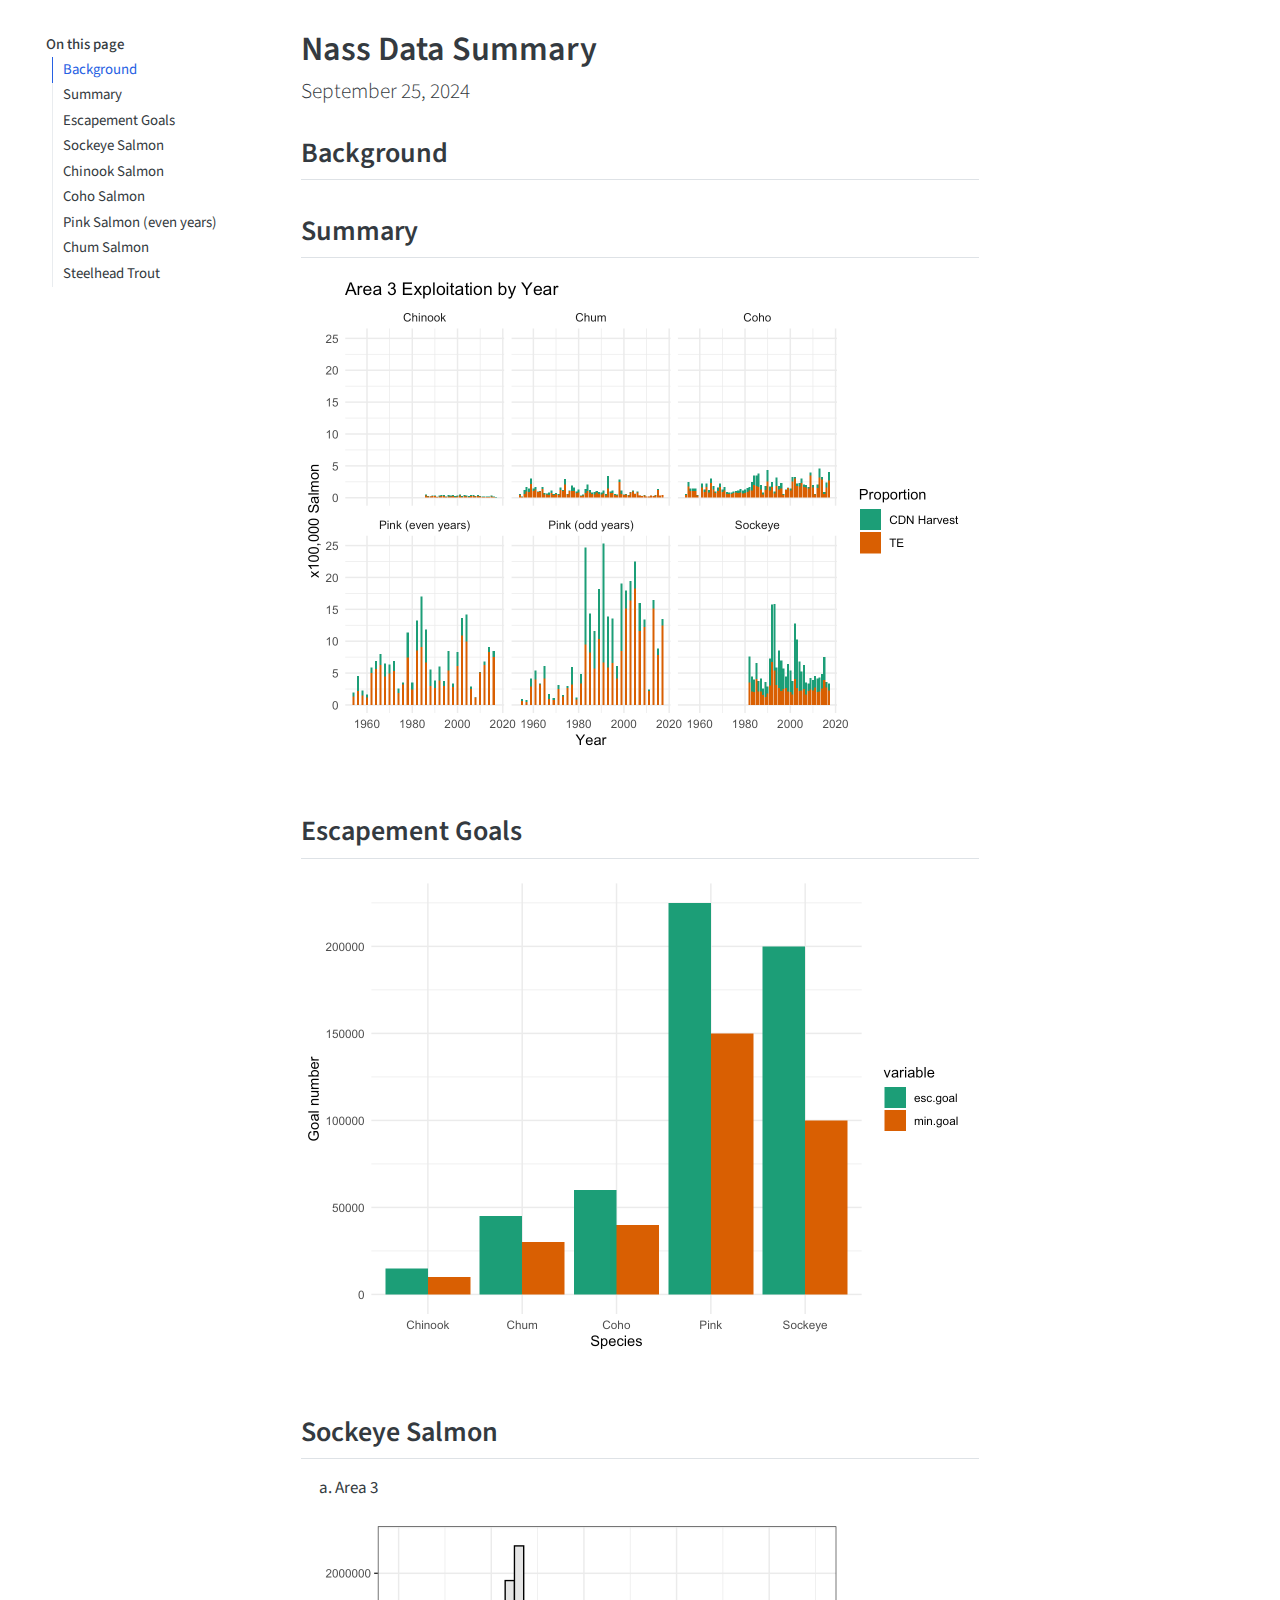
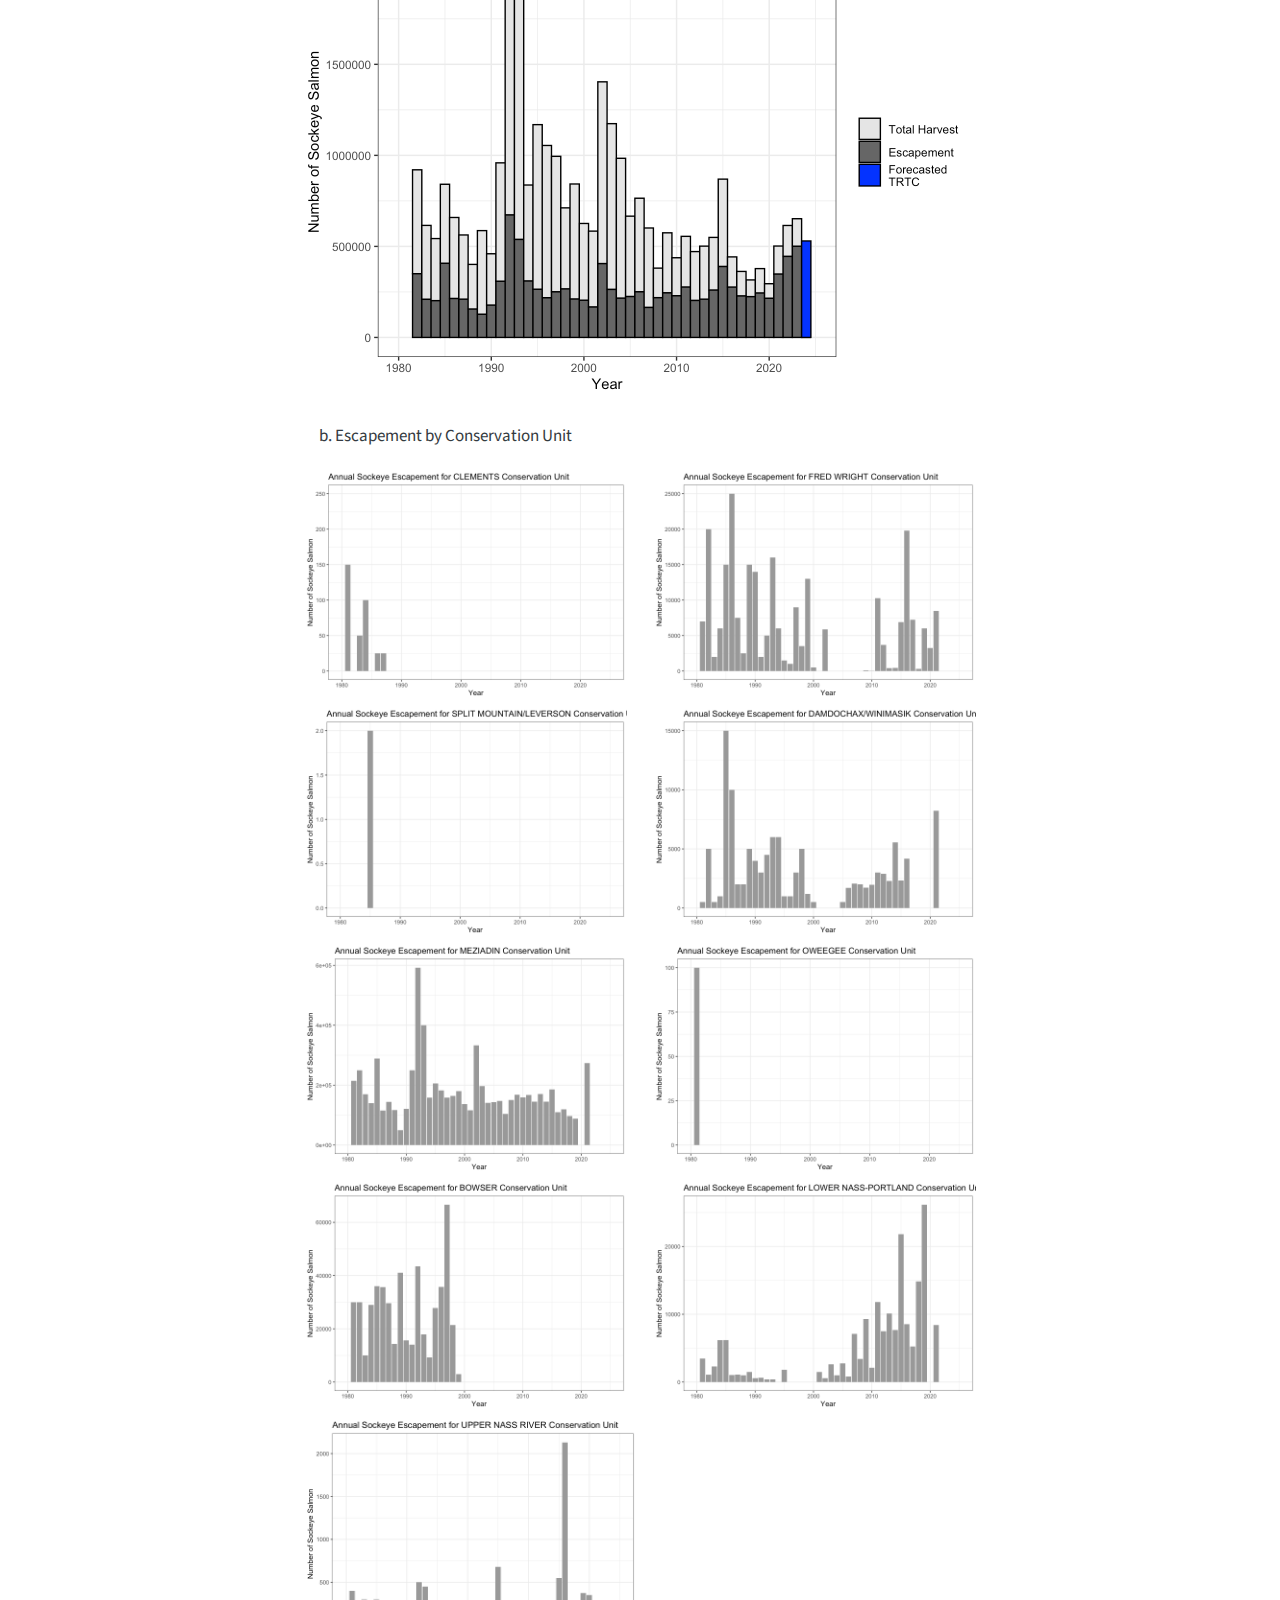
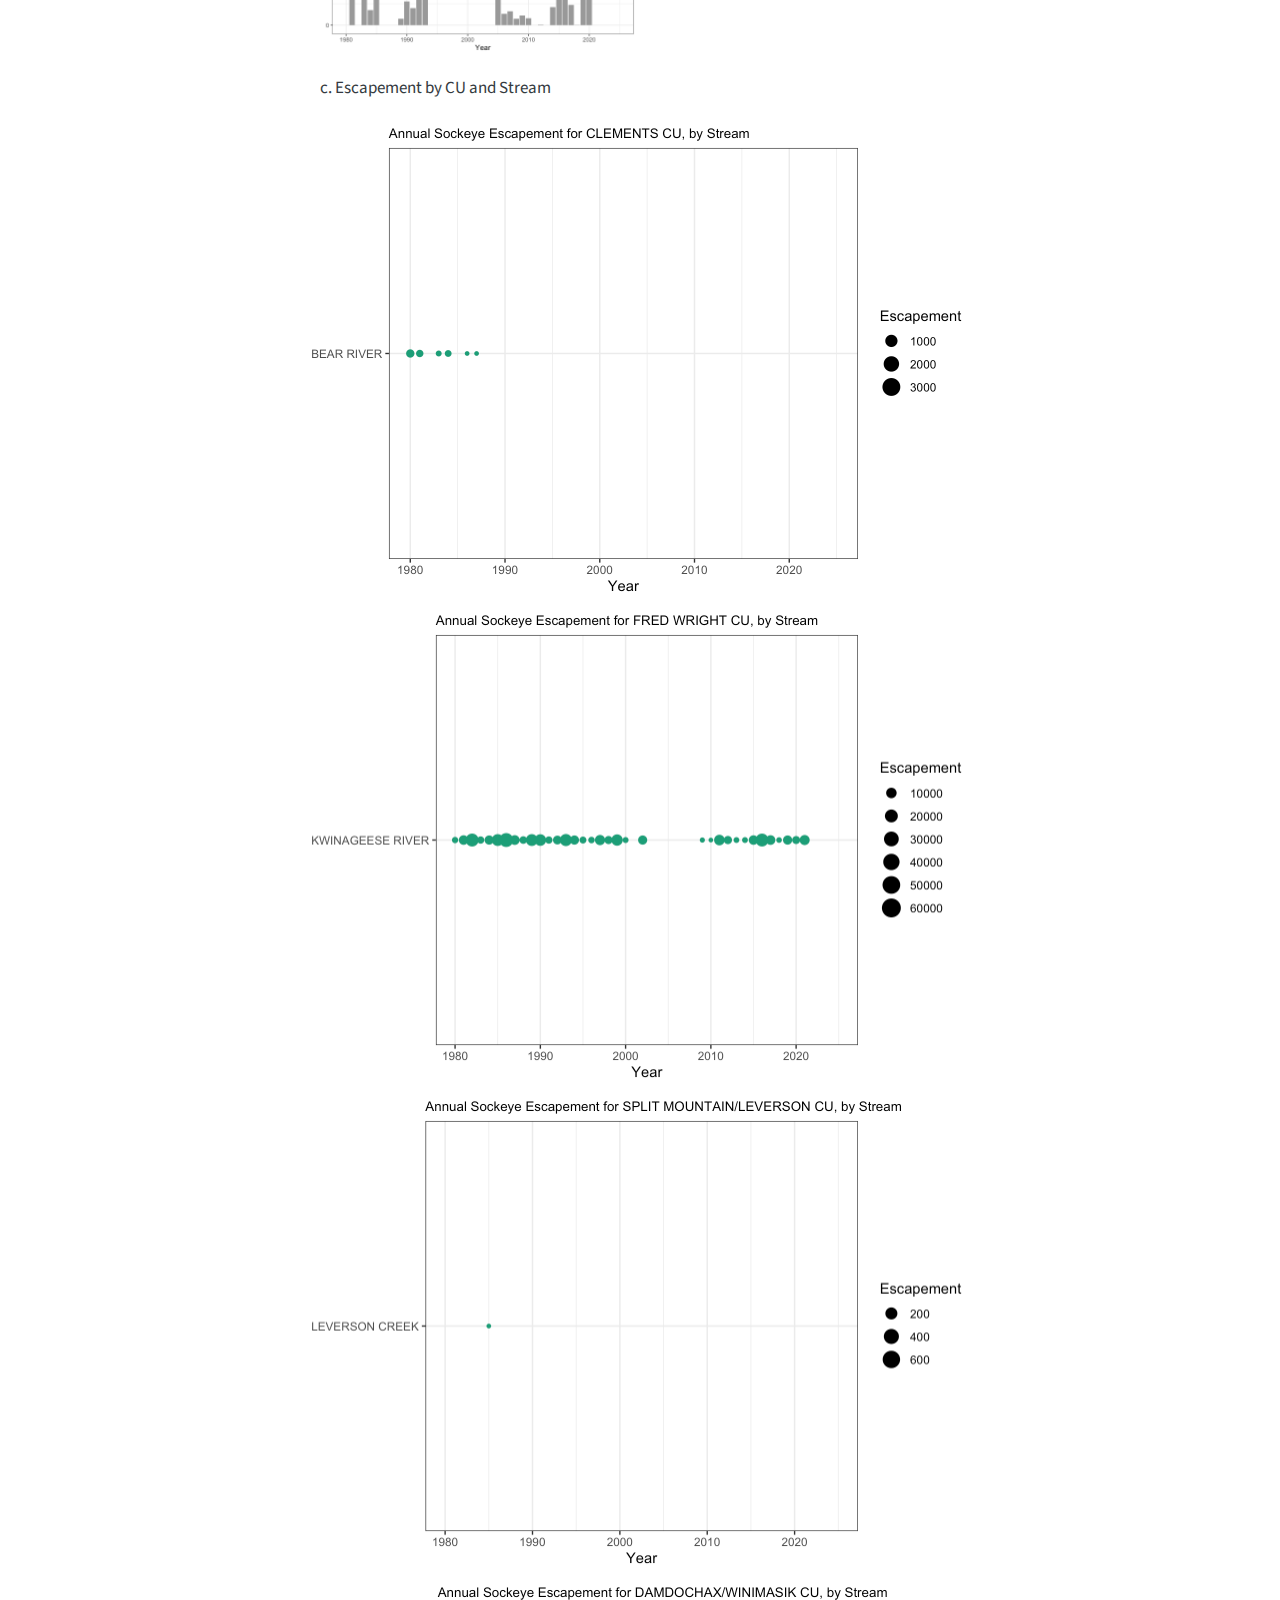
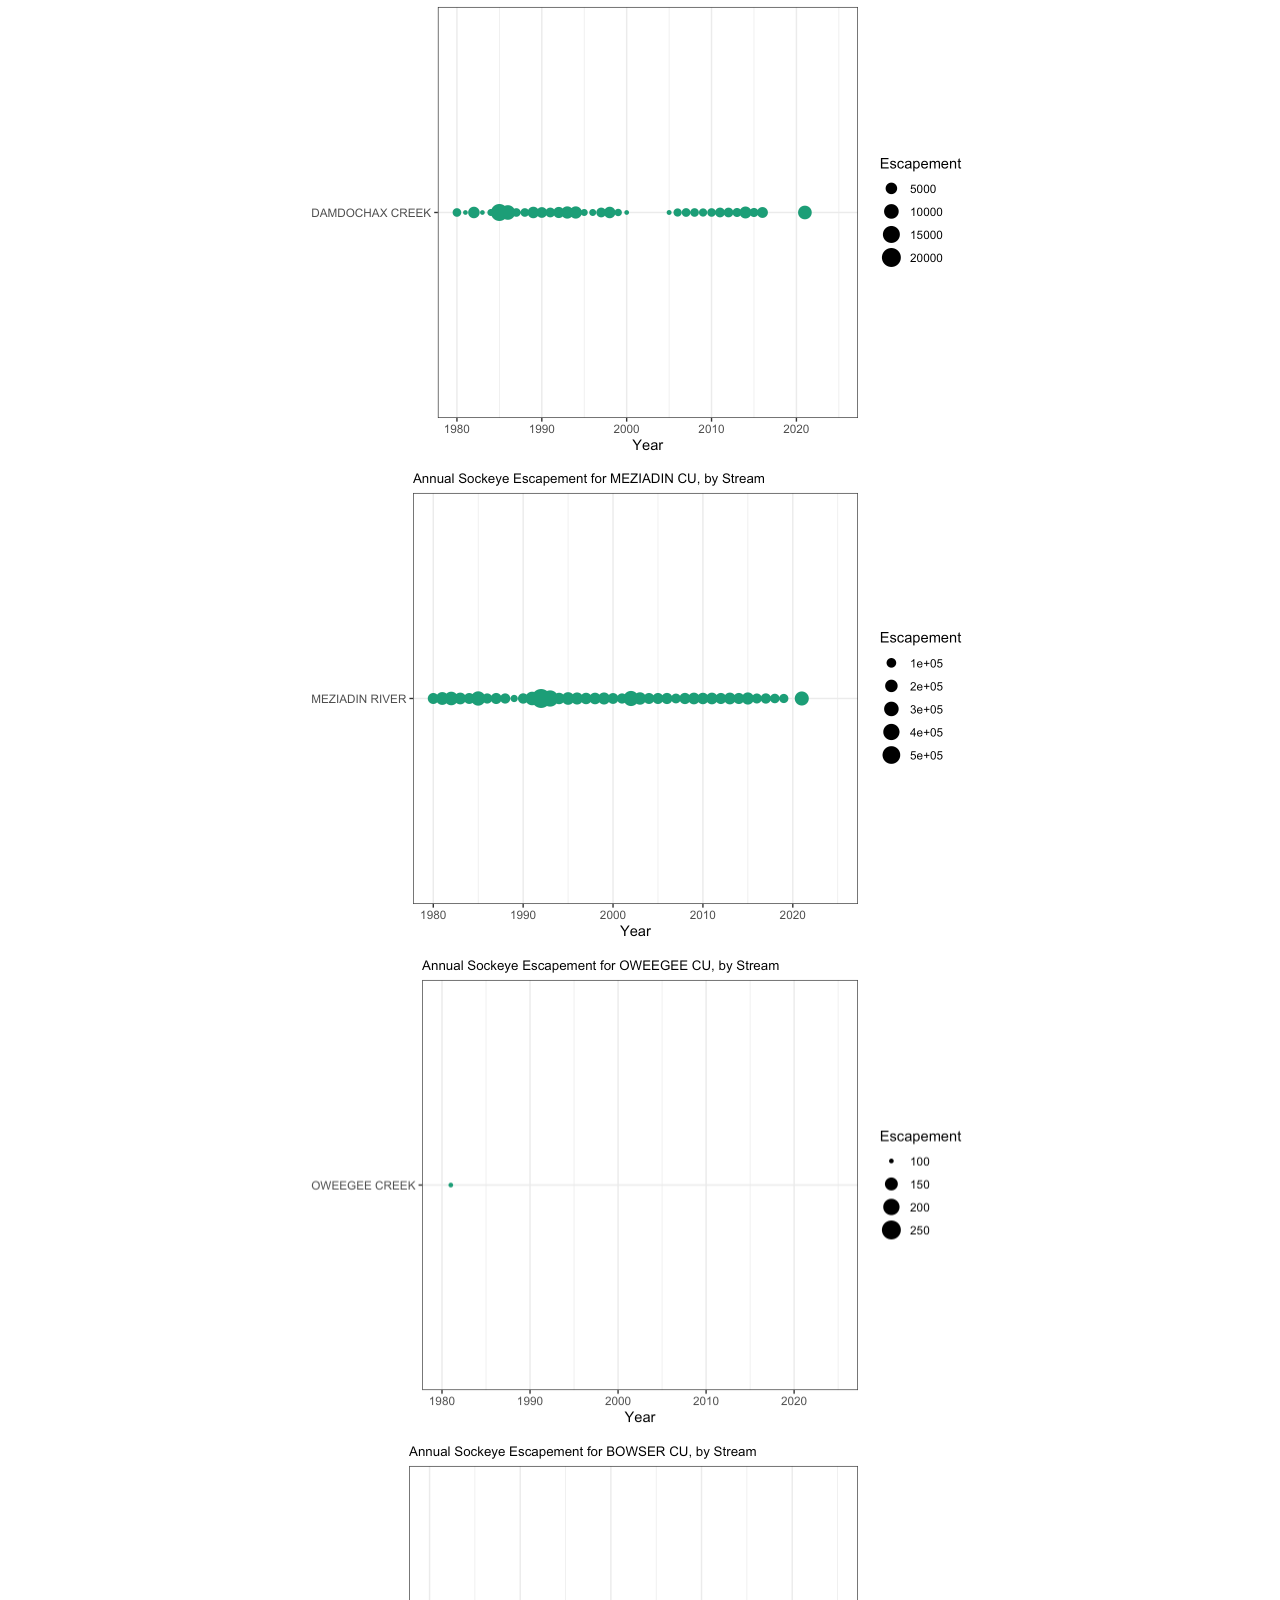
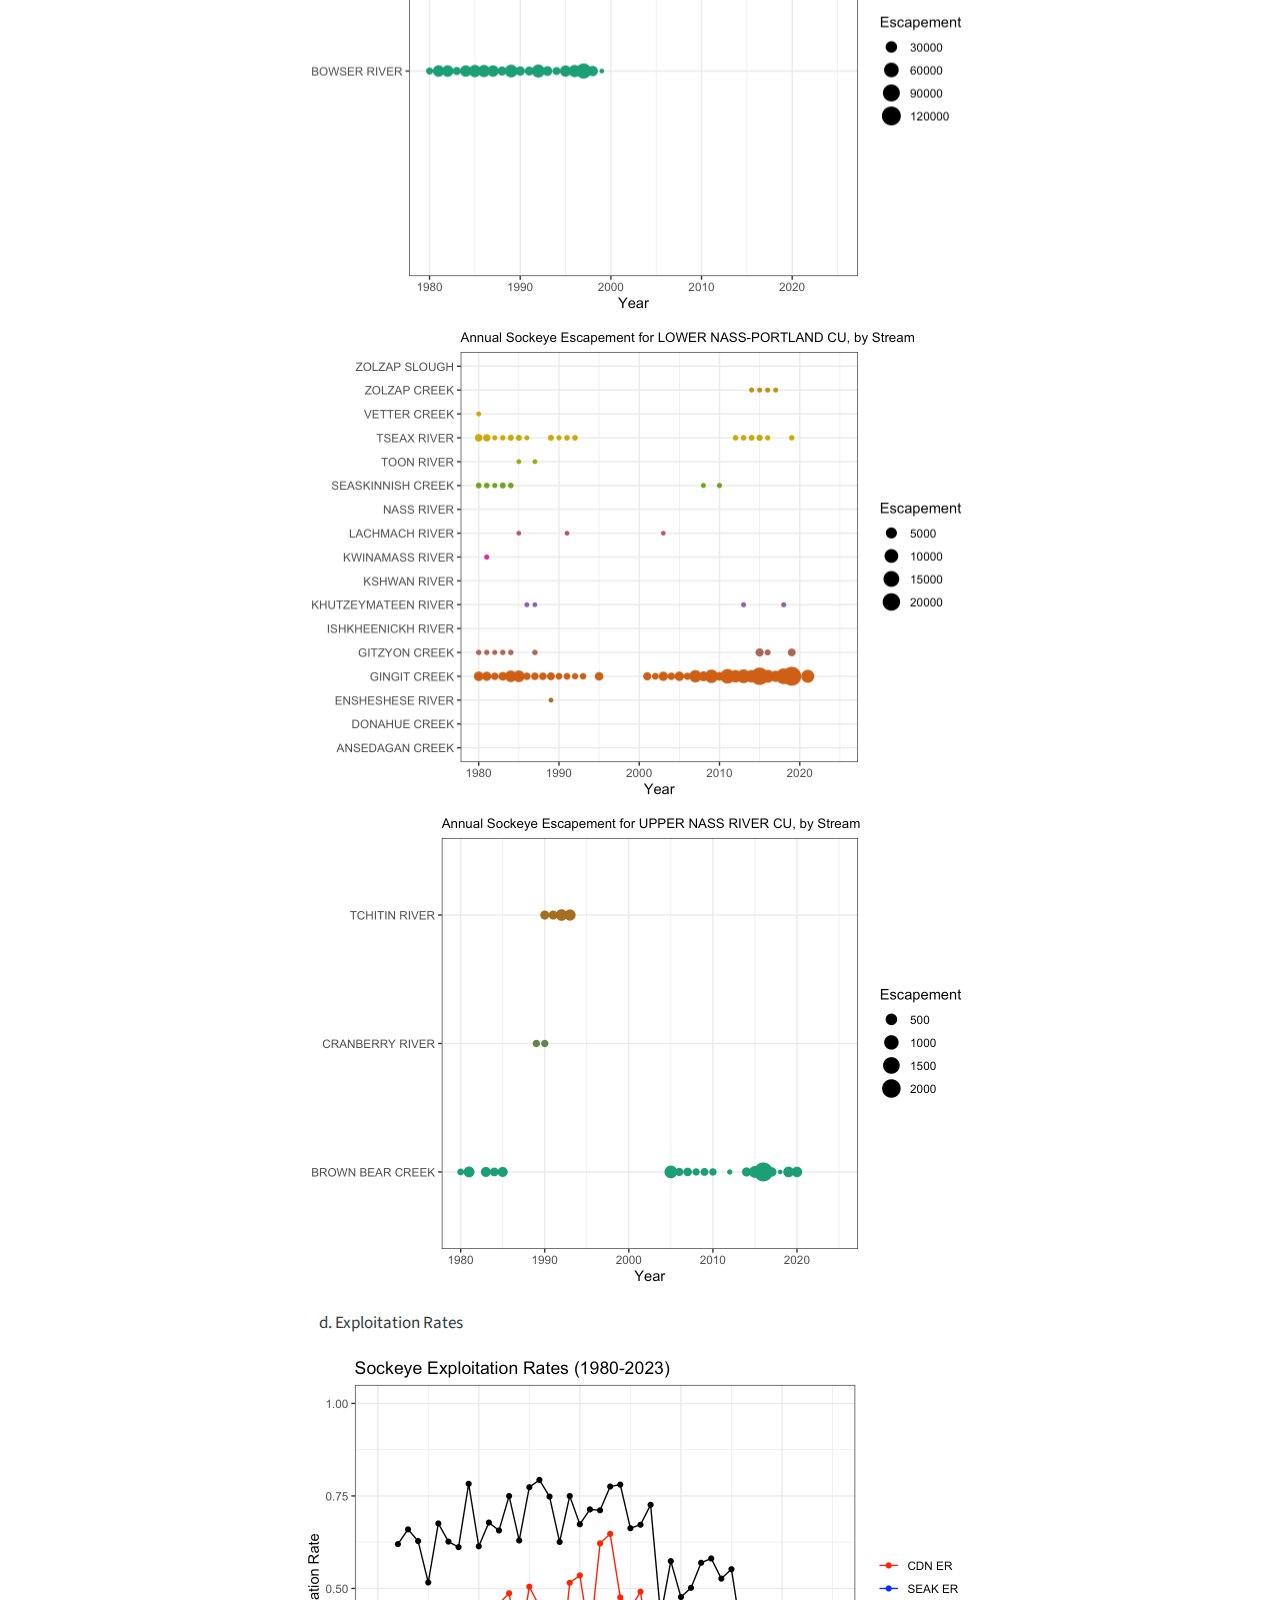
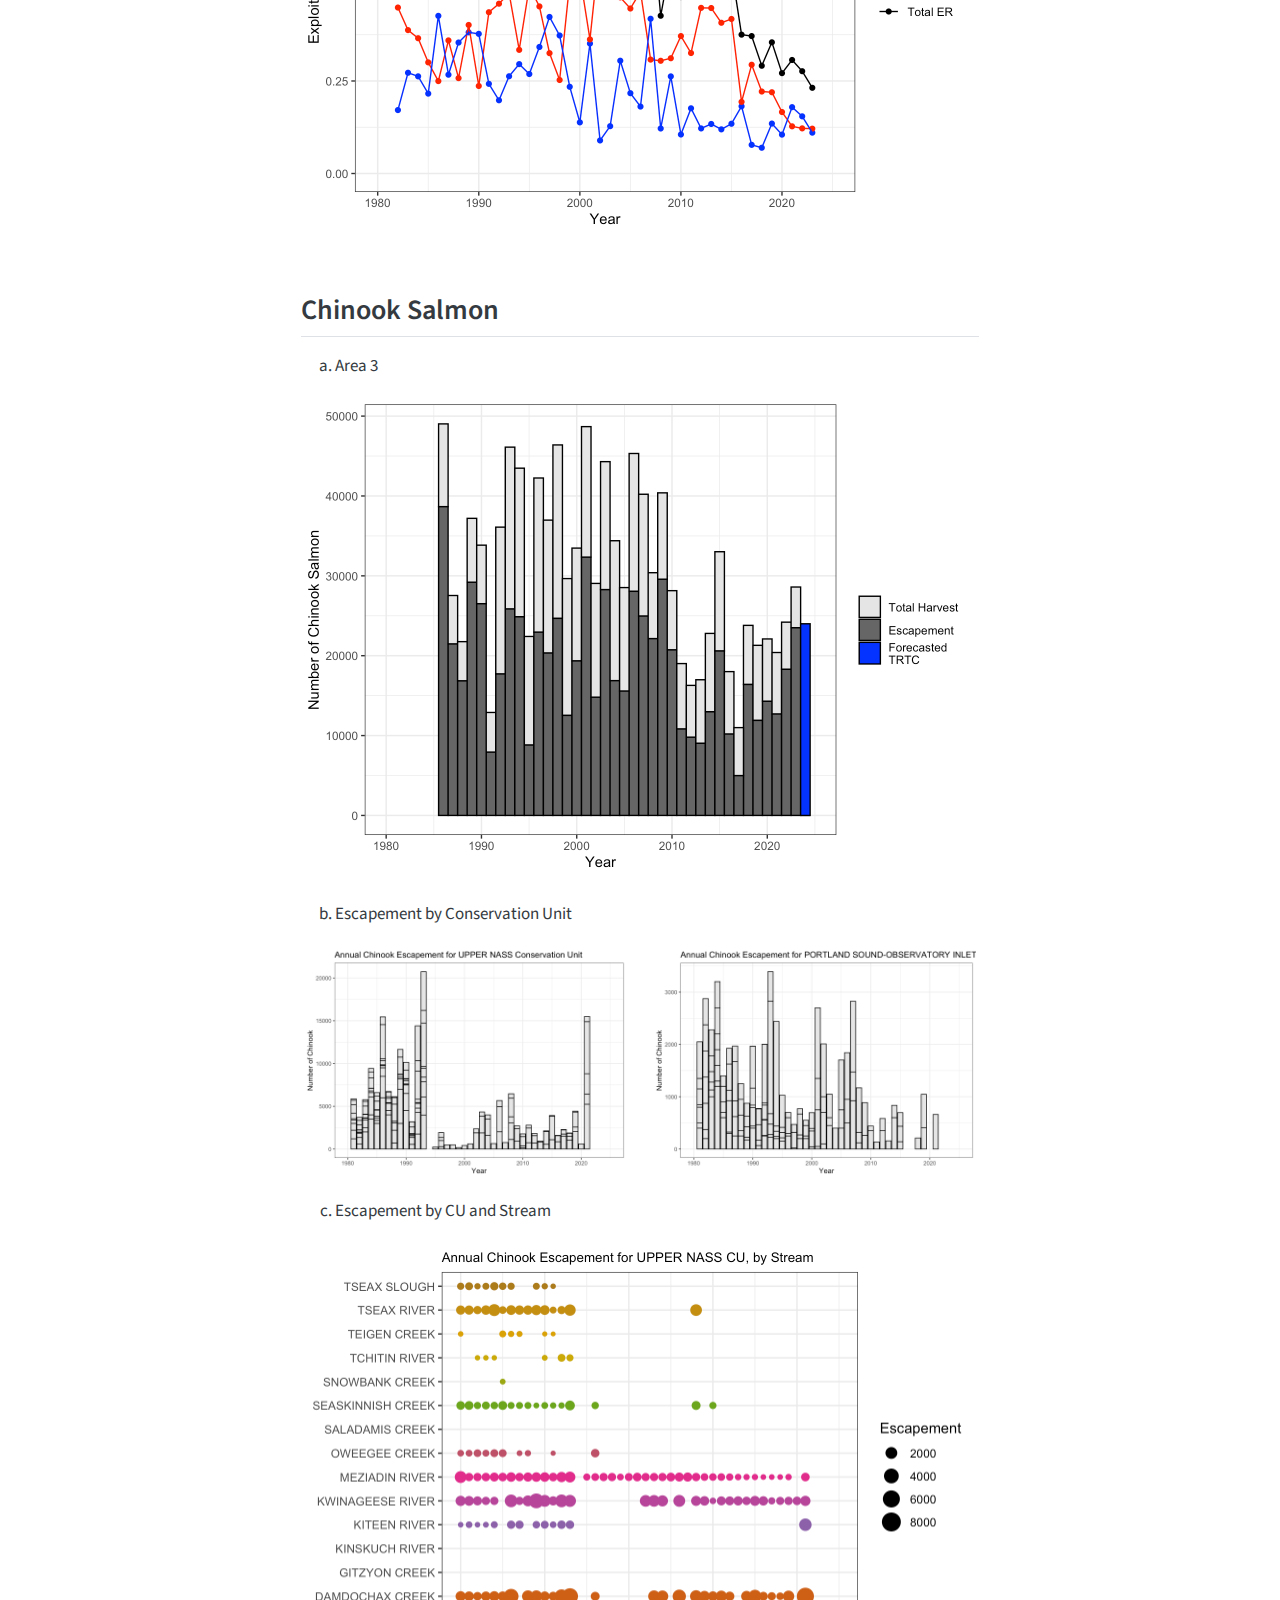
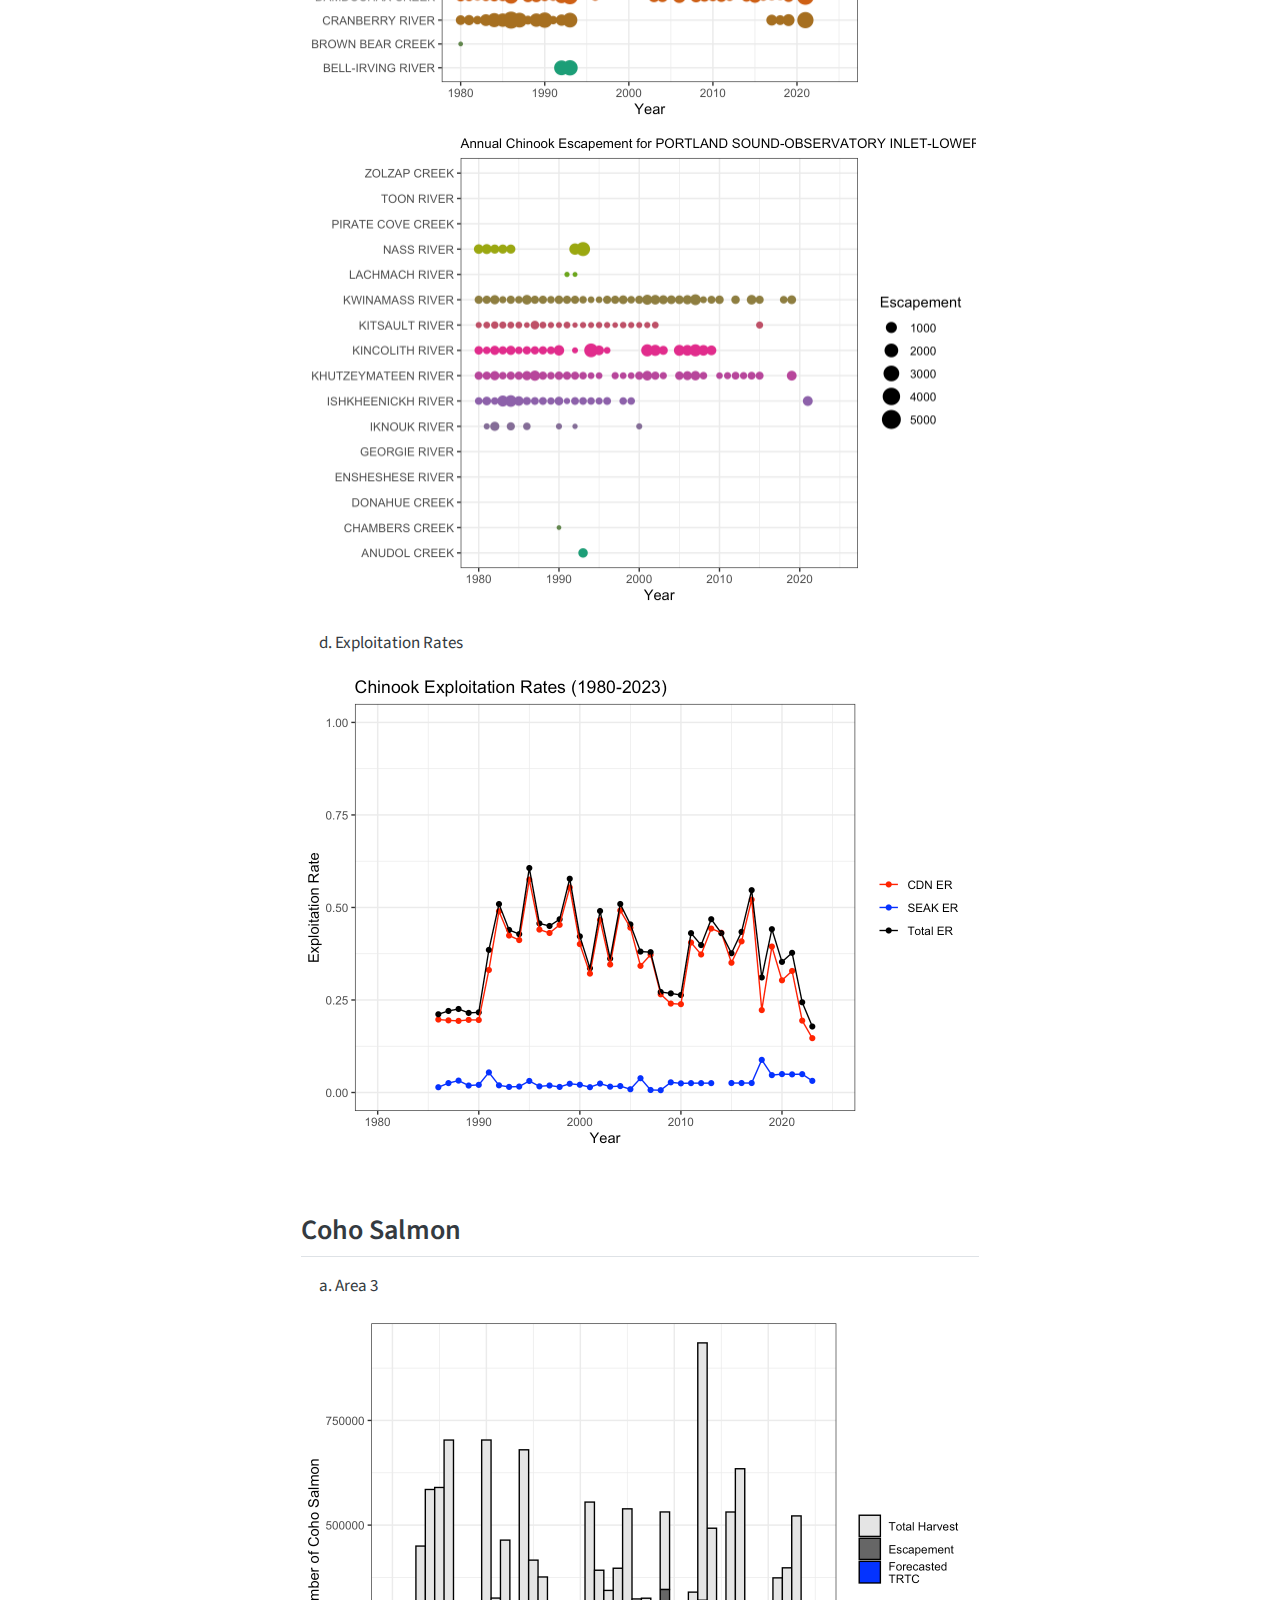
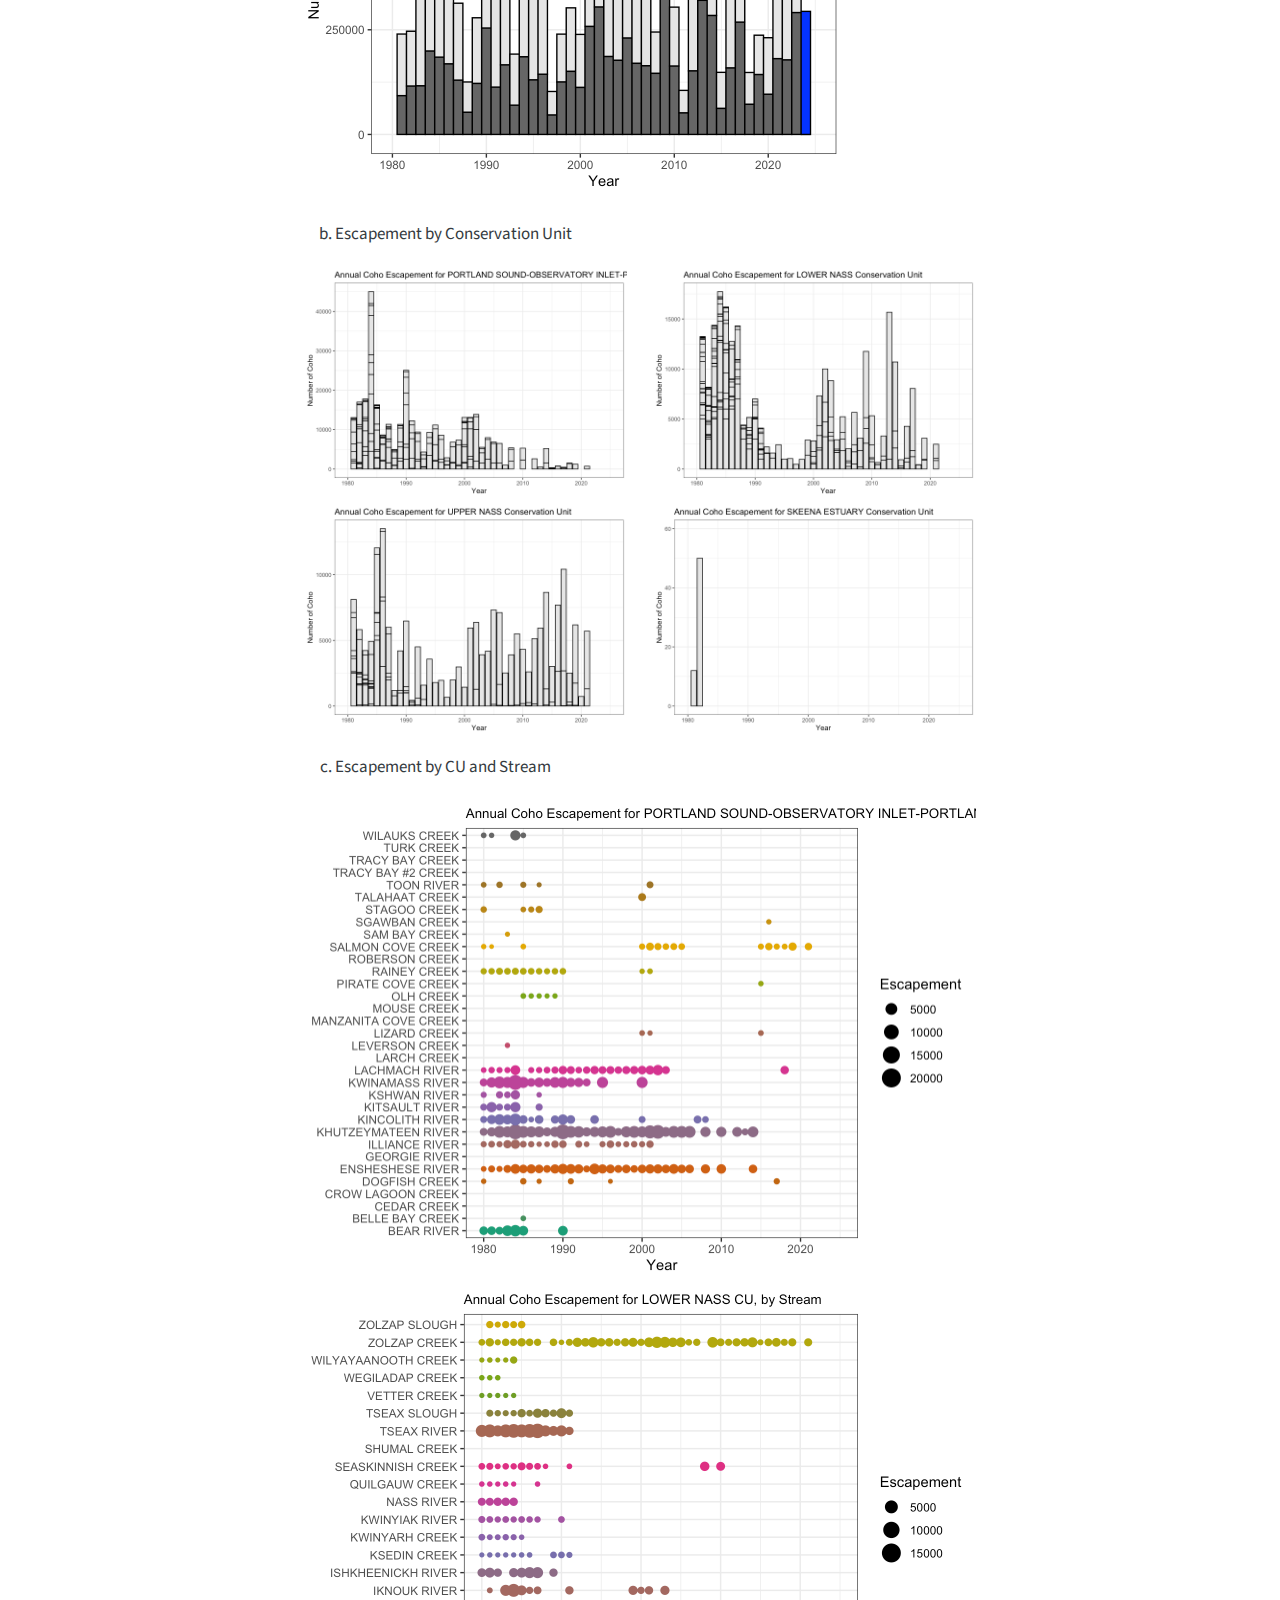
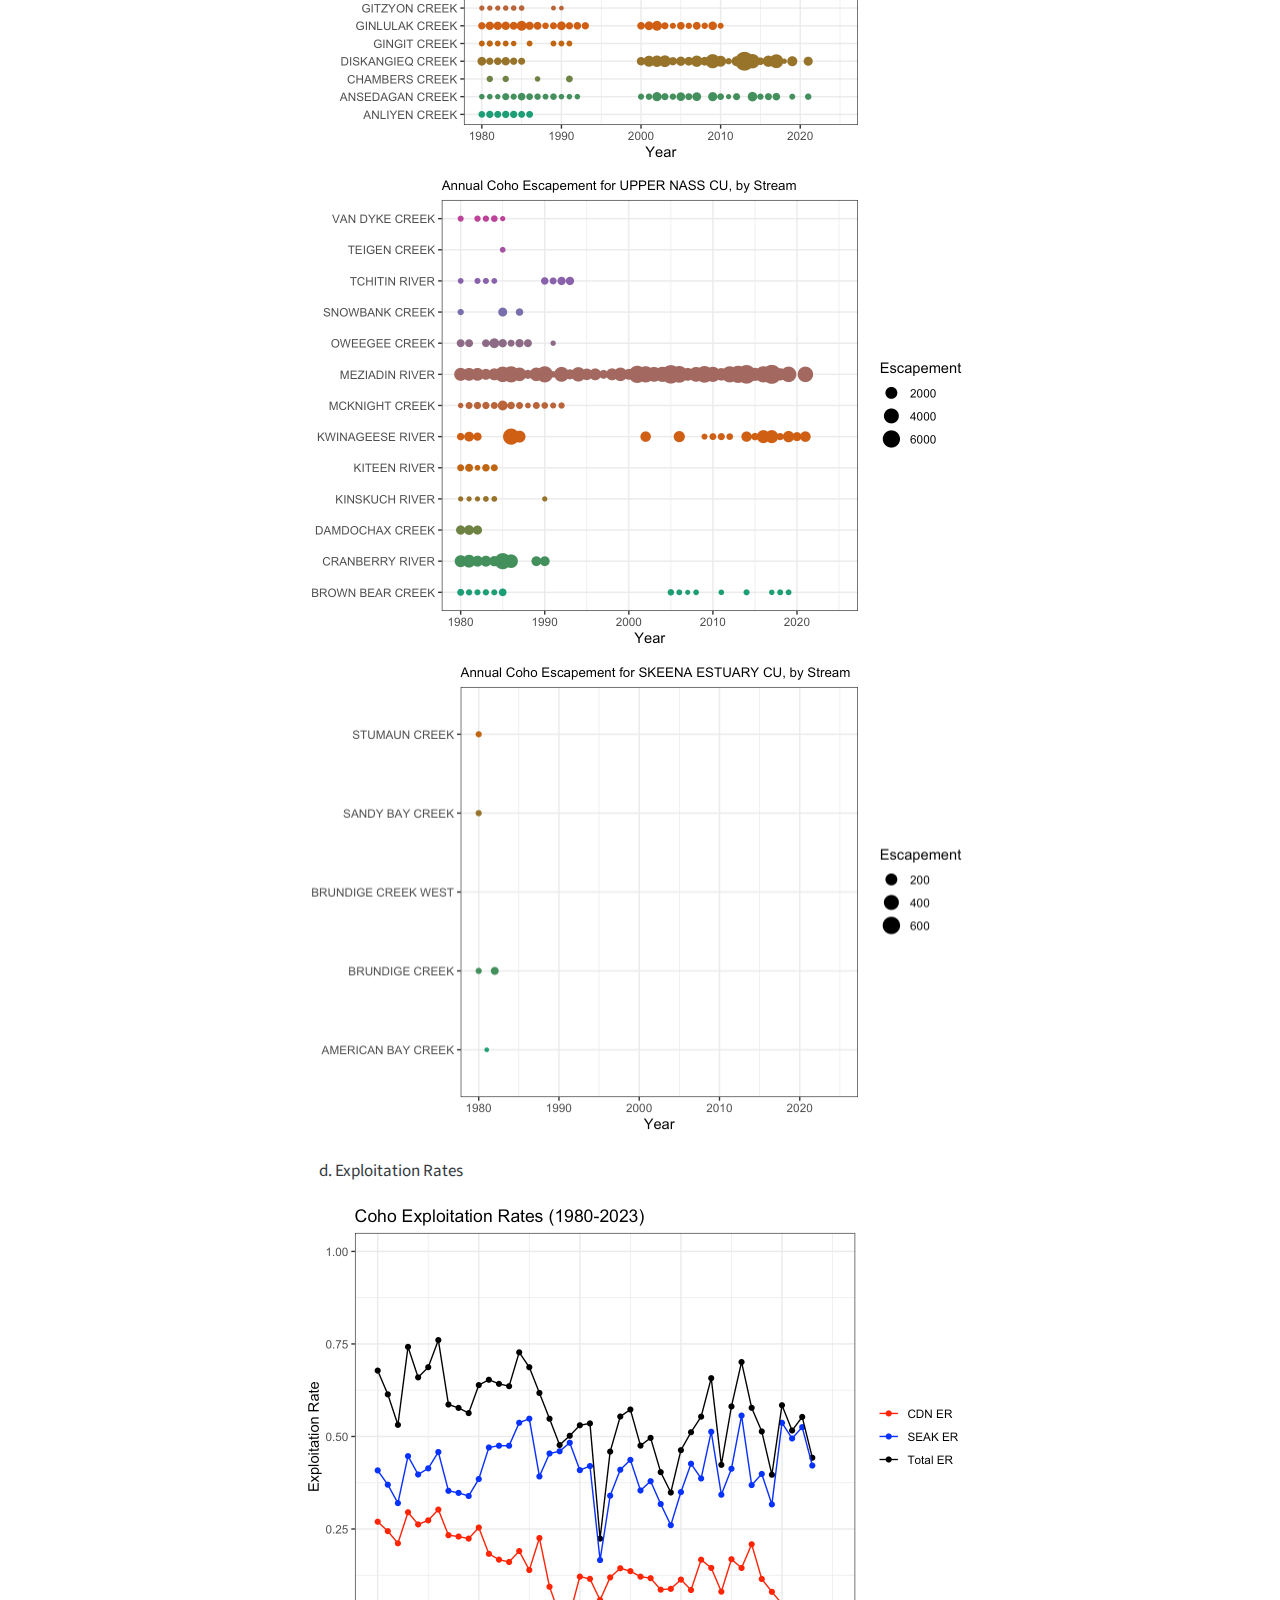
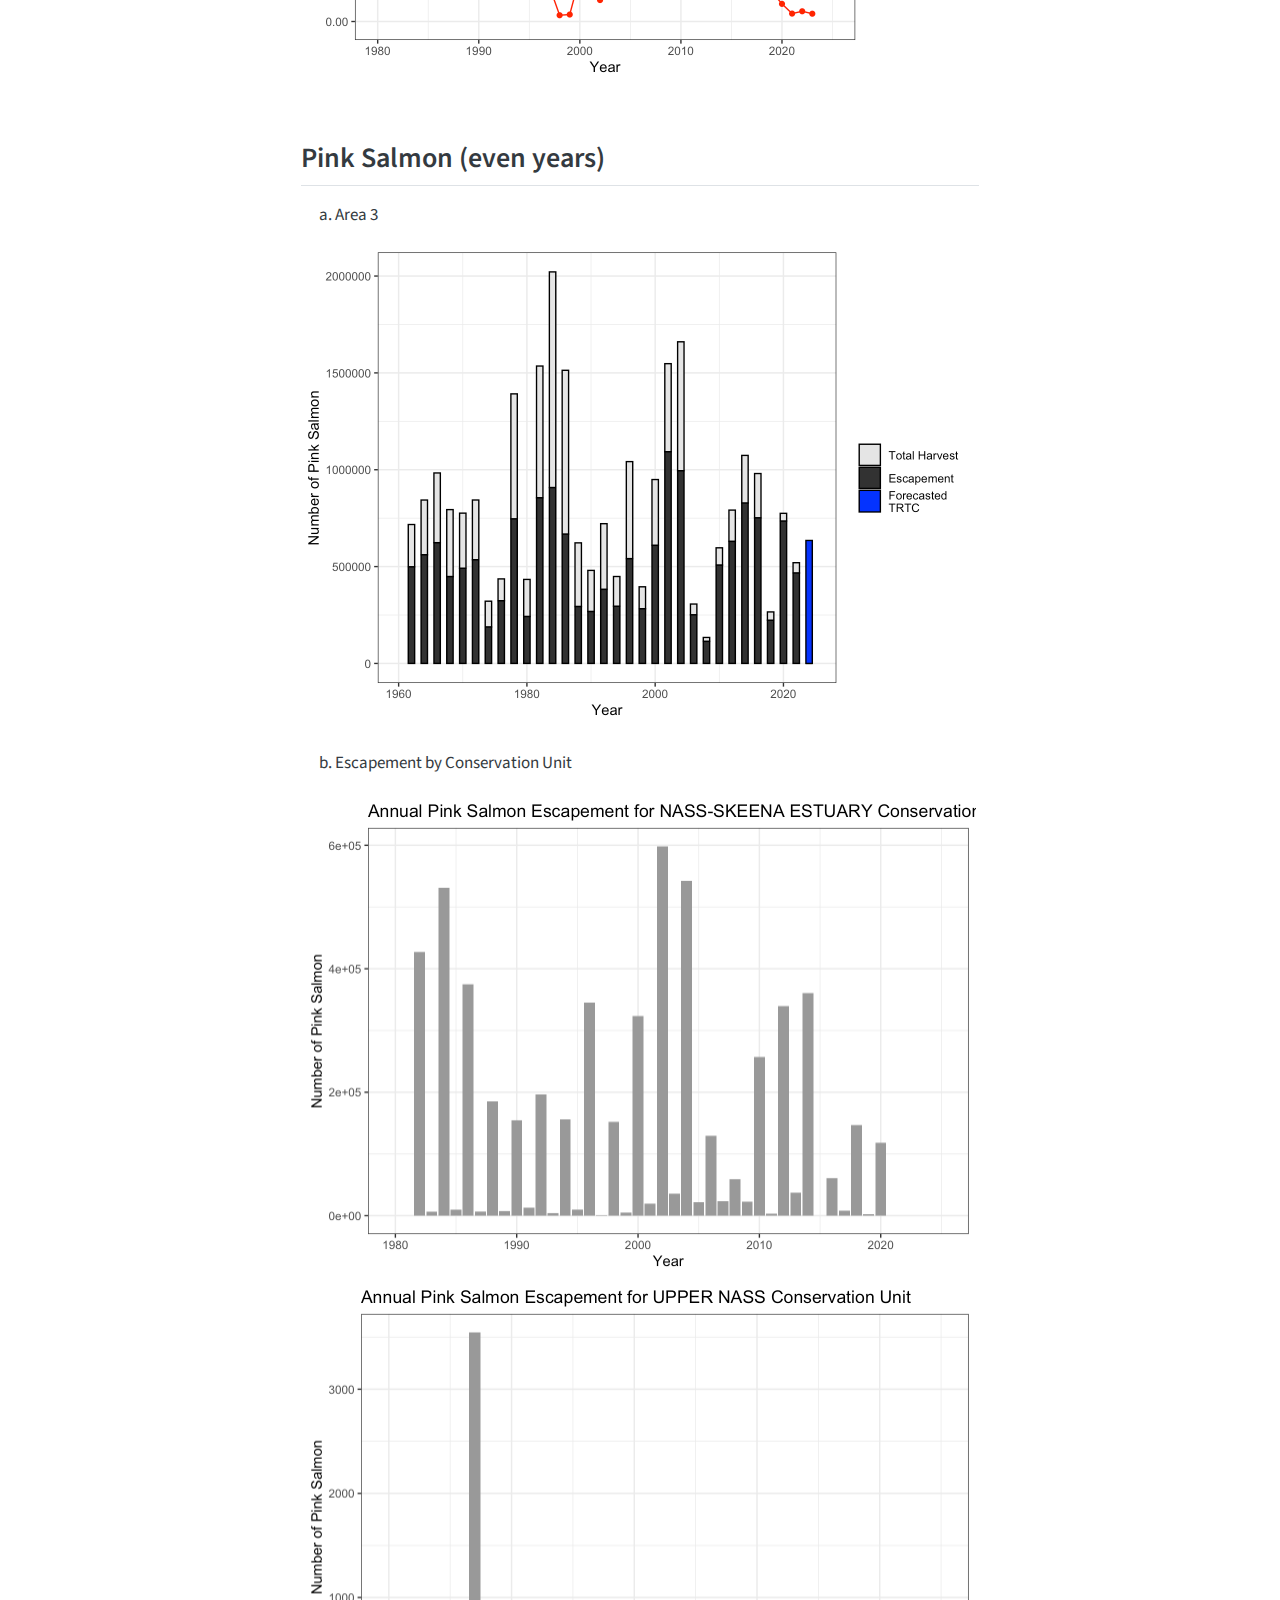
==== docs/nass-data-summaries.html @ dc5e25c8 "add dot-plot for each species showing escapement by year and Stream name, fix some typos and formatt" ====
<!DOCTYPE html>
<html xmlns="http://www.w3.org/1999/xhtml" lang="en" xml:lang="en"><head>

<meta charset="utf-8">
<meta name="generator" content="quarto-1.4.553">

<meta name="viewport" content="width=device-width, initial-scale=1.0, user-scalable=yes">


<title>nass-data-summaries - Nass Data Summary</title>
<style>
code{white-space: pre-wrap;}
span.smallcaps{font-variant: small-caps;}
div.columns{display: flex; gap: min(4vw, 1.5em);}
div.column{flex: auto; overflow-x: auto;}
div.hanging-indent{margin-left: 1.5em; text-indent: -1.5em;}
ul.task-list{list-style: none;}
ul.task-list li input[type="checkbox"] {
  width: 0.8em;
  margin: 0 0.8em 0.2em -1em; /* quarto-specific, see https://github.com/quarto-dev/quarto-cli/issues/4556 */ 
  vertical-align: middle;
}
</style>


<script src="site_libs/quarto-nav/quarto-nav.js"></script>
<script src="site_libs/clipboard/clipboard.min.js"></script>
<script src="site_libs/quarto-search/autocomplete.umd.js"></script>
<script src="site_libs/quarto-search/fuse.min.js"></script>
<script src="site_libs/quarto-search/quarto-search.js"></script>
<meta name="quarto:offset" content="./">
<script src="site_libs/quarto-html/quarto.js"></script>
<script src="site_libs/quarto-html/popper.min.js"></script>
<script src="site_libs/quarto-html/tippy.umd.min.js"></script>
<script src="site_libs/quarto-html/anchor.min.js"></script>
<link href="site_libs/quarto-html/tippy.css" rel="stylesheet">
<link href="site_libs/quarto-html/quarto-syntax-highlighting.css" rel="stylesheet" id="quarto-text-highlighting-styles">
<script src="site_libs/bootstrap/bootstrap.min.js"></script>
<link href="site_libs/bootstrap/bootstrap-icons.css" rel="stylesheet">
<link href="site_libs/bootstrap/bootstrap.min.css" rel="stylesheet" id="quarto-bootstrap" data-mode="light">
<script id="quarto-search-options" type="application/json">{
  "location": "sidebar",
  "copy-button": false,
  "collapse-after": 3,
  "panel-placement": "start",
  "type": "textbox",
  "limit": 50,
  "keyboard-shortcut": [
    "f",
    "/",
    "s"
  ],
  "show-item-context": false,
  "language": {
    "search-no-results-text": "No results",
    "search-matching-documents-text": "matching documents",
    "search-copy-link-title": "Copy link to search",
    "search-hide-matches-text": "Hide additional matches",
    "search-more-match-text": "more match in this document",
    "search-more-matches-text": "more matches in this document",
    "search-clear-button-title": "Clear",
    "search-text-placeholder": "",
    "search-detached-cancel-button-title": "Cancel",
    "search-submit-button-title": "Submit",
    "search-label": "Search"
  }
}</script>


<link rel="stylesheet" href="styles.css">
</head>

<body class="floating">

<div id="quarto-search-results"></div>
<!-- content -->
<div id="quarto-content" class="quarto-container page-columns page-rows-contents page-layout-article">
<!-- sidebar -->
  <nav id="quarto-sidebar" class="sidebar collapse collapse-horizontal quarto-sidebar-collapse-item sidebar-navigation floating overflow-auto">
    <nav id="TOC" role="doc-toc" class="toc-active">
    <h2 id="toc-title">On this page</h2>
   
  <ul>
  <li><a href="#background" id="toc-background" class="nav-link active" data-scroll-target="#background">Background</a></li>
  <li><a href="#summary" id="toc-summary" class="nav-link" data-scroll-target="#summary">Summary</a></li>
  <li><a href="#escapement-goals" id="toc-escapement-goals" class="nav-link" data-scroll-target="#escapement-goals">Escapement Goals</a></li>
  <li><a href="#sockeye-salmon" id="toc-sockeye-salmon" class="nav-link" data-scroll-target="#sockeye-salmon">Sockeye Salmon</a></li>
  <li><a href="#chinook-salmon" id="toc-chinook-salmon" class="nav-link" data-scroll-target="#chinook-salmon">Chinook Salmon</a></li>
  <li><a href="#coho-salmon" id="toc-coho-salmon" class="nav-link" data-scroll-target="#coho-salmon">Coho Salmon</a></li>
  <li><a href="#pink-salmon-even-years" id="toc-pink-salmon-even-years" class="nav-link" data-scroll-target="#pink-salmon-even-years">Pink Salmon (even years)</a></li>
  <li><a href="#chum-salmon" id="toc-chum-salmon" class="nav-link" data-scroll-target="#chum-salmon">Chum Salmon</a></li>
  <li><a href="#steelhead-trout" id="toc-steelhead-trout" class="nav-link" data-scroll-target="#steelhead-trout">Steelhead Trout</a></li>
  </ul>
</nav>
</nav>
<div id="quarto-sidebar-glass" class="quarto-sidebar-collapse-item" data-bs-toggle="collapse" data-bs-target=".quarto-sidebar-collapse-item"></div>
<!-- margin-sidebar -->
    <div id="quarto-margin-sidebar" class="sidebar margin-sidebar">
    </div>
<!-- main -->
<main class="content" id="quarto-document-content">

<header id="title-block-header" class="quarto-title-block default">
<div class="quarto-title">
<h1 class="title">Nass Data Summary</h1>
<p class="subtitle lead">September 25, 2024</p>
</div>



<div class="quarto-title-meta">

    
  
    
  </div>
  


</header>


<section id="background" class="level2">
<h2 class="anchored" data-anchor-id="background">Background</h2>
</section>
<section id="summary" class="level2">
<h2 class="anchored" data-anchor-id="summary">Summary</h2>
<div class="cell">
<div class="cell-output-display">
<div>
<figure class="figure">
<p><img src="nass-data-summaries_files/figure-html/unnamed-chunk-2-1.png" class="img-fluid figure-img" width="672"></p>
</figure>
</div>
</div>
</div>
</section>
<section id="escapement-goals" class="level2">
<h2 class="anchored" data-anchor-id="escapement-goals">Escapement Goals</h2>
<div class="cell">
<div class="cell-output-display">
<div>
<figure class="figure">
<p><img src="nass-data-summaries_files/figure-html/unnamed-chunk-3-1.png" class="img-fluid figure-img" width="672"></p>
</figure>
</div>
</div>
</div>
</section>
<section id="sockeye-salmon" class="level2">
<h2 class="anchored" data-anchor-id="sockeye-salmon">Sockeye Salmon</h2>
<ol type="a">
<li>Area 3</li>
</ol>
<div class="cell">
<div class="cell-output-display">
<div>
<figure class="figure">
<p><img src="nass-data-summaries_files/figure-html/sockeye esc plot-1.png" class="img-fluid figure-img" width="672"></p>
</figure>
</div>
</div>
</div>
<ol start="2" type="a">
<li>Escapement by Conservation Unit</li>
</ol>
<div>

</div>
<div class="cell quarto-layout-panel" data-layout-ncol="2">
<div class="quarto-layout-row">
<div class="quarto-layout-cell" style="flex-basis: 50.0%;justify-content: center;">
<p><img src="nass-data-summaries_files/figure-html/plot annual escapement by CU-1.png" class="img-fluid" width="672"></p>
</div>
<div class="quarto-layout-cell" style="flex-basis: 50.0%;justify-content: center;">
<p><img src="nass-data-summaries_files/figure-html/plot annual escapement by CU-2.png" class="img-fluid" width="672"></p>
</div>
</div>
<div class="quarto-layout-row">
<div class="quarto-layout-cell" style="flex-basis: 50.0%;justify-content: center;">
<p><img src="nass-data-summaries_files/figure-html/plot annual escapement by CU-3.png" class="img-fluid" width="672"></p>
</div>
<div class="quarto-layout-cell" style="flex-basis: 50.0%;justify-content: center;">
<p><img src="nass-data-summaries_files/figure-html/plot annual escapement by CU-4.png" class="img-fluid" width="672"></p>
</div>
</div>
<div class="quarto-layout-row">
<div class="quarto-layout-cell" style="flex-basis: 50.0%;justify-content: center;">
<p><img src="nass-data-summaries_files/figure-html/plot annual escapement by CU-5.png" class="img-fluid" width="672"></p>
</div>
<div class="quarto-layout-cell" style="flex-basis: 50.0%;justify-content: center;">
<p><img src="nass-data-summaries_files/figure-html/plot annual escapement by CU-6.png" class="img-fluid" width="672"></p>
</div>
</div>
<div class="quarto-layout-row">
<div class="quarto-layout-cell" style="flex-basis: 50.0%;justify-content: center;">
<p><img src="nass-data-summaries_files/figure-html/plot annual escapement by CU-7.png" class="img-fluid" width="672"></p>
</div>
<div class="quarto-layout-cell" style="flex-basis: 50.0%;justify-content: center;">
<p><img src="nass-data-summaries_files/figure-html/plot annual escapement by CU-8.png" class="img-fluid" width="672"></p>
</div>
</div>
<div class="quarto-layout-row">
<div class="quarto-layout-cell" style="flex-basis: 50.0%;justify-content: center;">
<p><img src="nass-data-summaries_files/figure-html/plot annual escapement by CU-9.png" class="img-fluid" width="672"></p>
</div>
</div>
</div>
<ol start="3" type="a">
<li>Escapement by CU and Stream</li>
</ol>
<div>

</div>
<div class="cell quarto-layout-panel" data-layout-ncol="1">
<div class="quarto-layout-row">
<div class="quarto-layout-cell" style="flex-basis: 100.0%;justify-content: center;">
<p><img src="nass-data-summaries_files/figure-html/plot annual escapement by CU and stream-1.png" class="img-fluid" width="672"></p>
</div>
</div>
<div class="quarto-layout-row">
<div class="quarto-layout-cell" style="flex-basis: 100.0%;justify-content: center;">
<p><img src="nass-data-summaries_files/figure-html/plot annual escapement by CU and stream-2.png" class="img-fluid" width="672"></p>
</div>
</div>
<div class="quarto-layout-row">
<div class="quarto-layout-cell" style="flex-basis: 100.0%;justify-content: center;">
<p><img src="nass-data-summaries_files/figure-html/plot annual escapement by CU and stream-3.png" class="img-fluid" width="672"></p>
</div>
</div>
<div class="quarto-layout-row">
<div class="quarto-layout-cell" style="flex-basis: 100.0%;justify-content: center;">
<p><img src="nass-data-summaries_files/figure-html/plot annual escapement by CU and stream-4.png" class="img-fluid" width="672"></p>
</div>
</div>
<div class="quarto-layout-row">
<div class="quarto-layout-cell" style="flex-basis: 100.0%;justify-content: center;">
<p><img src="nass-data-summaries_files/figure-html/plot annual escapement by CU and stream-5.png" class="img-fluid" width="672"></p>
</div>
</div>
<div class="quarto-layout-row">
<div class="quarto-layout-cell" style="flex-basis: 100.0%;justify-content: center;">
<p><img src="nass-data-summaries_files/figure-html/plot annual escapement by CU and stream-6.png" class="img-fluid" width="672"></p>
</div>
</div>
<div class="quarto-layout-row">
<div class="quarto-layout-cell" style="flex-basis: 100.0%;justify-content: center;">
<p><img src="nass-data-summaries_files/figure-html/plot annual escapement by CU and stream-7.png" class="img-fluid" width="672"></p>
</div>
</div>
<div class="quarto-layout-row">
<div class="quarto-layout-cell" style="flex-basis: 100.0%;justify-content: center;">
<p><img src="nass-data-summaries_files/figure-html/plot annual escapement by CU and stream-8.png" class="img-fluid" width="672"></p>
</div>
</div>
<div class="quarto-layout-row">
<div class="quarto-layout-cell" style="flex-basis: 100.0%;justify-content: center;">
<p><img src="nass-data-summaries_files/figure-html/plot annual escapement by CU and stream-9.png" class="img-fluid" width="672"></p>
</div>
</div>
</div>
<ol start="4" type="a">
<li>Exploitation Rates</li>
</ol>
<div class="cell">
<div class="cell-output-display">
<div>
<figure class="figure">
<p><img src="nass-data-summaries_files/figure-html/sockeye er plot-1.png" class="img-fluid figure-img" width="672"></p>
</figure>
</div>
</div>
</div>
</section>
<section id="chinook-salmon" class="level2">
<h2 class="anchored" data-anchor-id="chinook-salmon">Chinook Salmon</h2>
<ol type="a">
<li>Area 3</li>
</ol>
<div class="cell">
<div class="cell-output-display">
<div>
<figure class="figure">
<p><img src="nass-data-summaries_files/figure-html/chinook esc plot-1.png" class="img-fluid figure-img" width="672"></p>
</figure>
</div>
</div>
</div>
<ol start="2" type="a">
<li>Escapement by Conservation Unit</li>
</ol>
<div>

</div>
<div class="cell quarto-layout-panel" data-layout-ncol="2">
<div class="quarto-layout-row">
<div class="quarto-layout-cell" style="flex-basis: 50.0%;justify-content: center;">
<p><img src="nass-data-summaries_files/figure-html/plot annual escapement by CU chinook-1.png" class="img-fluid" width="672"></p>
</div>
<div class="quarto-layout-cell" style="flex-basis: 50.0%;justify-content: center;">
<p><img src="nass-data-summaries_files/figure-html/plot annual escapement by CU chinook-2.png" class="img-fluid" width="672"></p>
</div>
</div>
</div>
<ol start="3" type="a">
<li>Escapement by CU and Stream</li>
</ol>
<div>

</div>
<div class="cell quarto-layout-panel" data-layout-ncol="1">
<div class="quarto-layout-row">
<div class="quarto-layout-cell" style="flex-basis: 100.0%;justify-content: center;">
<p><img src="nass-data-summaries_files/figure-html/plot chinook annual escapement by CU and stream-1.png" class="img-fluid" width="672"></p>
</div>
</div>
<div class="quarto-layout-row">
<div class="quarto-layout-cell" style="flex-basis: 100.0%;justify-content: center;">
<p><img src="nass-data-summaries_files/figure-html/plot chinook annual escapement by CU and stream-2.png" class="img-fluid" width="672"></p>
</div>
</div>
</div>
<ol start="4" type="a">
<li>Exploitation Rates</li>
</ol>
<div class="cell">
<div class="cell-output-display">
<div>
<figure class="figure">
<p><img src="nass-data-summaries_files/figure-html/chinook er plot-1.png" class="img-fluid figure-img" width="672"></p>
</figure>
</div>
</div>
</div>
</section>
<section id="coho-salmon" class="level2">
<h2 class="anchored" data-anchor-id="coho-salmon">Coho Salmon</h2>
<ol type="a">
<li>Area 3</li>
</ol>
<div class="cell">
<div class="cell-output-display">
<div>
<figure class="figure">
<p><img src="nass-data-summaries_files/figure-html/coho esc plot-1.png" class="img-fluid figure-img" width="672"></p>
</figure>
</div>
</div>
</div>
<ol start="2" type="a">
<li>Escapement by Conservation Unit</li>
</ol>
<div>

</div>
<div class="cell quarto-layout-panel" data-layout-ncol="2">
<div class="quarto-layout-row">
<div class="quarto-layout-cell" style="flex-basis: 50.0%;justify-content: center;">
<p><img src="nass-data-summaries_files/figure-html/plot annual escapement by CU coho-1.png" class="img-fluid" width="672"></p>
</div>
<div class="quarto-layout-cell" style="flex-basis: 50.0%;justify-content: center;">
<p><img src="nass-data-summaries_files/figure-html/plot annual escapement by CU coho-2.png" class="img-fluid" width="672"></p>
</div>
</div>
<div class="quarto-layout-row">
<div class="quarto-layout-cell" style="flex-basis: 50.0%;justify-content: center;">
<p><img src="nass-data-summaries_files/figure-html/plot annual escapement by CU coho-3.png" class="img-fluid" width="672"></p>
</div>
<div class="quarto-layout-cell" style="flex-basis: 50.0%;justify-content: center;">
<p><img src="nass-data-summaries_files/figure-html/plot annual escapement by CU coho-4.png" class="img-fluid" width="672"></p>
</div>
</div>
</div>
<ol start="3" type="a">
<li>Escapement by CU and Stream</li>
</ol>
<div>

</div>
<div class="cell quarto-layout-panel" data-layout-ncol="1">
<div class="quarto-layout-row">
<div class="quarto-layout-cell" style="flex-basis: 100.0%;justify-content: center;">
<p><img src="nass-data-summaries_files/figure-html/plot coho annual escapement by CU and stream-1.png" class="img-fluid" width="672"></p>
</div>
</div>
<div class="quarto-layout-row">
<div class="quarto-layout-cell" style="flex-basis: 100.0%;justify-content: center;">
<p><img src="nass-data-summaries_files/figure-html/plot coho annual escapement by CU and stream-2.png" class="img-fluid" width="672"></p>
</div>
</div>
<div class="quarto-layout-row">
<div class="quarto-layout-cell" style="flex-basis: 100.0%;justify-content: center;">
<p><img src="nass-data-summaries_files/figure-html/plot coho annual escapement by CU and stream-3.png" class="img-fluid" width="672"></p>
</div>
</div>
<div class="quarto-layout-row">
<div class="quarto-layout-cell" style="flex-basis: 100.0%;justify-content: center;">
<p><img src="nass-data-summaries_files/figure-html/plot coho annual escapement by CU and stream-4.png" class="img-fluid" width="672"></p>
</div>
</div>
</div>
<ol start="4" type="a">
<li>Exploitation Rates</li>
</ol>
<div class="cell">
<div class="cell-output-display">
<div>
<figure class="figure">
<p><img src="nass-data-summaries_files/figure-html/coho er plot-1.png" class="img-fluid figure-img" width="672"></p>
</figure>
</div>
</div>
</div>
</section>
<section id="pink-salmon-even-years" class="level2">
<h2 class="anchored" data-anchor-id="pink-salmon-even-years">Pink Salmon (even years)</h2>
<ol type="a">
<li>Area 3</li>
</ol>
<div class="cell">
<div class="cell-output-display">
<div>
<figure class="figure">
<p><img src="nass-data-summaries_files/figure-html/pink even esc plot-1.png" class="img-fluid figure-img" width="672"></p>
</figure>
</div>
</div>
</div>
<ol start="2" type="a">
<li>Escapement by Conservation Unit</li>
</ol>
<div>

</div>
<div class="cell quarto-layout-panel" data-layout-ncol="1">
<div class="quarto-layout-row">
<div class="quarto-layout-cell" style="flex-basis: 100.0%;justify-content: center;">
<p><img src="nass-data-summaries_files/figure-html/plot annual escapement by CU pink-1.png" class="img-fluid" width="672"></p>
</div>
</div>
<div class="quarto-layout-row">
<div class="quarto-layout-cell" style="flex-basis: 100.0%;justify-content: center;">
<p><img src="nass-data-summaries_files/figure-html/plot annual escapement by CU pink-2.png" class="img-fluid" width="672"></p>
</div>
</div>
<div class="quarto-layout-row">
<div class="quarto-layout-cell" style="flex-basis: 100.0%;justify-content: center;">
<p><img src="nass-data-summaries_files/figure-html/plot annual escapement by CU pink-3.png" class="img-fluid" width="672"></p>
</div>
</div>
</div>
<ol start="3" type="a">
<li>Escapement by CU and Stream</li>
</ol>
<div>

</div>
<div class="cell quarto-layout-panel" data-layout-ncol="1">
<div class="quarto-layout-row">
<div class="quarto-layout-cell" style="flex-basis: 100.0%;justify-content: center;">
<p><img src="nass-data-summaries_files/figure-html/plot pink annual escapement by CU and stream-1.png" class="img-fluid" width="672"></p>
</div>
</div>
<div class="quarto-layout-row">
<div class="quarto-layout-cell" style="flex-basis: 100.0%;justify-content: center;">
<p><img src="nass-data-summaries_files/figure-html/plot pink annual escapement by CU and stream-2.png" class="img-fluid" width="672"></p>
</div>
</div>
<div class="quarto-layout-row">
<div class="quarto-layout-cell" style="flex-basis: 100.0%;justify-content: center;">
<p><img src="nass-data-summaries_files/figure-html/plot pink annual escapement by CU and stream-3.png" class="img-fluid" width="672"></p>
</div>
</div>
</div>
<ol start="4" type="a">
<li>Exploitation Rates</li>
</ol>
<div class="cell">
<div class="cell-output-display">
<div>
<figure class="figure">
<p><img src="nass-data-summaries_files/figure-html/pink er plot-1.png" class="img-fluid figure-img" width="672"></p>
</figure>
</div>
</div>
</div>
</section>
<section id="chum-salmon" class="level2">
<h2 class="anchored" data-anchor-id="chum-salmon">Chum Salmon</h2>
<ol type="a">
<li>Area 3</li>
</ol>
<div class="cell">
<div class="cell-output-display">
<div>
<figure class="figure">
<p><img src="nass-data-summaries_files/figure-html/chum esc plot-1.png" class="img-fluid figure-img" width="672"></p>
</figure>
</div>
</div>
</div>
<ol start="2" type="a">
<li>Escapement by Conservation Unit</li>
</ol>
<div>

</div>
<div class="cell quarto-layout-panel" data-layout-ncol="2">
<div class="quarto-layout-row">
<div class="quarto-layout-cell" style="flex-basis: 50.0%;justify-content: center;">
<p><img src="nass-data-summaries_files/figure-html/plot annual escapement by CU chum-1.png" class="img-fluid" width="672"></p>
</div>
<div class="quarto-layout-cell" style="flex-basis: 50.0%;justify-content: center;">
<p><img src="nass-data-summaries_files/figure-html/plot annual escapement by CU chum-2.png" class="img-fluid" width="672"></p>
</div>
</div>
<div class="quarto-layout-row">
<div class="quarto-layout-cell" style="flex-basis: 50.0%;justify-content: center;">
<p><img src="nass-data-summaries_files/figure-html/plot annual escapement by CU chum-3.png" class="img-fluid" width="672"></p>
</div>
<div class="quarto-layout-cell" style="flex-basis: 50.0%;justify-content: center;">
<p><img src="nass-data-summaries_files/figure-html/plot annual escapement by CU chum-4.png" class="img-fluid" width="672"></p>
</div>
</div>
</div>
<ol start="3" type="a">
<li>Escapement by CU and Stream</li>
</ol>
<div>

</div>
<div class="cell quarto-layout-panel" data-layout-ncol="1">
<div class="quarto-layout-row">
<div class="quarto-layout-cell" style="flex-basis: 100.0%;justify-content: center;">
<p><img src="nass-data-summaries_files/figure-html/plot chum annual escapement by CU and stream-1.png" class="img-fluid" width="672"></p>
</div>
</div>
<div class="quarto-layout-row">
<div class="quarto-layout-cell" style="flex-basis: 100.0%;justify-content: center;">
<p><img src="nass-data-summaries_files/figure-html/plot chum annual escapement by CU and stream-2.png" class="img-fluid" width="672"></p>
</div>
</div>
<div class="quarto-layout-row">
<div class="quarto-layout-cell" style="flex-basis: 100.0%;justify-content: center;">
<p><img src="nass-data-summaries_files/figure-html/plot chum annual escapement by CU and stream-3.png" class="img-fluid" width="672"></p>
</div>
</div>
<div class="quarto-layout-row">
<div class="quarto-layout-cell" style="flex-basis: 100.0%;justify-content: center;">
<p><img src="nass-data-summaries_files/figure-html/plot chum annual escapement by CU and stream-4.png" class="img-fluid" width="672"></p>
</div>
</div>
</div>
<ol start="4" type="a">
<li>Exploitation Rates</li>
</ol>
<div class="cell">
<div class="cell-output-display">
<div>
<figure class="figure">
<p><img src="nass-data-summaries_files/figure-html/chum er plot-1.png" class="img-fluid figure-img" width="672"></p>
</figure>
</div>
</div>
</div>
</section>
<section id="steelhead-trout" class="level2">
<h2 class="anchored" data-anchor-id="steelhead-trout">Steelhead Trout</h2>
<ol type="a">
<li>Area 3</li>
</ol>
<div class="cell">
<div class="cell-output-display">
<div>
<figure class="figure">
<p><img src="nass-data-summaries_files/figure-html/steelhead esc plot-1.png" class="img-fluid figure-img" width="672"></p>
</figure>
</div>
</div>
</div>
<ol start="2" type="a">
<li><p>Conservation Units</p></li>
<li><p>Streams</p></li>
<li><p>Exploitation Rates</p></li>
</ol>


</section>

</main> <!-- /main -->
<script id="quarto-html-after-body" type="application/javascript">
window.document.addEventListener("DOMContentLoaded", function (event) {
  const toggleBodyColorMode = (bsSheetEl) => {
    const mode = bsSheetEl.getAttribute("data-mode");
    const bodyEl = window.document.querySelector("body");
    if (mode === "dark") {
      bodyEl.classList.add("quarto-dark");
      bodyEl.classList.remove("quarto-light");
    } else {
      bodyEl.classList.add("quarto-light");
      bodyEl.classList.remove("quarto-dark");
    }
  }
  const toggleBodyColorPrimary = () => {
    const bsSheetEl = window.document.querySelector("link#quarto-bootstrap");
    if (bsSheetEl) {
      toggleBodyColorMode(bsSheetEl);
    }
  }
  toggleBodyColorPrimary();  
  const icon = "";
  const anchorJS = new window.AnchorJS();
  anchorJS.options = {
    placement: 'right',
    icon: icon
  };
  anchorJS.add('.anchored');
  const isCodeAnnotation = (el) => {
    for (const clz of el.classList) {
      if (clz.startsWith('code-annotation-')) {                     
        return true;
      }
    }
    return false;
  }
  const clipboard = new window.ClipboardJS('.code-copy-button', {
    text: function(trigger) {
      const codeEl = trigger.previousElementSibling.cloneNode(true);
      for (const childEl of codeEl.children) {
        if (isCodeAnnotation(childEl)) {
          childEl.remove();
        }
      }
      return codeEl.innerText;
    }
  });
  clipboard.on('success', function(e) {
    // button target
    const button = e.trigger;
    // don't keep focus
    button.blur();
    // flash "checked"
    button.classList.add('code-copy-button-checked');
    var currentTitle = button.getAttribute("title");
    button.setAttribute("title", "Copied!");
    let tooltip;
    if (window.bootstrap) {
      button.setAttribute("data-bs-toggle", "tooltip");
      button.setAttribute("data-bs-placement", "left");
      button.setAttribute("data-bs-title", "Copied!");
      tooltip = new bootstrap.Tooltip(button, 
        { trigger: "manual", 
          customClass: "code-copy-button-tooltip",
          offset: [0, -8]});
      tooltip.show();    
    }
    setTimeout(function() {
      if (tooltip) {
        tooltip.hide();
        button.removeAttribute("data-bs-title");
        button.removeAttribute("data-bs-toggle");
        button.removeAttribute("data-bs-placement");
      }
      button.setAttribute("title", currentTitle);
      button.classList.remove('code-copy-button-checked');
    }, 1000);
    // clear code selection
    e.clearSelection();
  });
    var localhostRegex = new RegExp(/^(?:http|https):\/\/localhost\:?[0-9]*\//);
    var mailtoRegex = new RegExp(/^mailto:/);
      var filterRegex = new RegExp('/' + window.location.host + '/');
    var isInternal = (href) => {
        return filterRegex.test(href) || localhostRegex.test(href) || mailtoRegex.test(href);
    }
    // Inspect non-navigation links and adorn them if external
 	var links = window.document.querySelectorAll('a[href]:not(.nav-link):not(.navbar-brand):not(.toc-action):not(.sidebar-link):not(.sidebar-item-toggle):not(.pagination-link):not(.no-external):not([aria-hidden]):not(.dropdown-item):not(.quarto-navigation-tool)');
    for (var i=0; i<links.length; i++) {
      const link = links[i];
      if (!isInternal(link.href)) {
        // undo the damage that might have been done by quarto-nav.js in the case of
        // links that we want to consider external
        if (link.dataset.originalHref !== undefined) {
          link.href = link.dataset.originalHref;
        }
      }
    }
  function tippyHover(el, contentFn, onTriggerFn, onUntriggerFn) {
    const config = {
      allowHTML: true,
      maxWidth: 500,
      delay: 100,
      arrow: false,
      appendTo: function(el) {
          return el.parentElement;
      },
      interactive: true,
      interactiveBorder: 10,
      theme: 'quarto',
      placement: 'bottom-start',
    };
    if (contentFn) {
      config.content = contentFn;
    }
    if (onTriggerFn) {
      config.onTrigger = onTriggerFn;
    }
    if (onUntriggerFn) {
      config.onUntrigger = onUntriggerFn;
    }
    window.tippy(el, config); 
  }
  const noterefs = window.document.querySelectorAll('a[role="doc-noteref"]');
  for (var i=0; i<noterefs.length; i++) {
    const ref = noterefs[i];
    tippyHover(ref, function() {
      // use id or data attribute instead here
      let href = ref.getAttribute('data-footnote-href') || ref.getAttribute('href');
      try { href = new URL(href).hash; } catch {}
      const id = href.replace(/^#\/?/, "");
      const note = window.document.getElementById(id);
      if (note) {
        return note.innerHTML;
      } else {
        return "";
      }
    });
  }
  const xrefs = window.document.querySelectorAll('a.quarto-xref');
  const processXRef = (id, note) => {
    // Strip column container classes
    const stripColumnClz = (el) => {
      el.classList.remove("page-full", "page-columns");
      if (el.children) {
        for (const child of el.children) {
          stripColumnClz(child);
        }
      }
    }
    stripColumnClz(note)
    if (id === null || id.startsWith('sec-')) {
      // Special case sections, only their first couple elements
      const container = document.createElement("div");
      if (note.children && note.children.length > 2) {
        container.appendChild(note.children[0].cloneNode(true));
        for (let i = 1; i < note.children.length; i++) {
          const child = note.children[i];
          if (child.tagName === "P" && child.innerText === "") {
            continue;
          } else {
            container.appendChild(child.cloneNode(true));
            break;
          }
        }
        if (window.Quarto?.typesetMath) {
          window.Quarto.typesetMath(container);
        }
        return container.innerHTML
      } else {
        if (window.Quarto?.typesetMath) {
          window.Quarto.typesetMath(note);
        }
        return note.innerHTML;
      }
    } else {
      // Remove any anchor links if they are present
      const anchorLink = note.querySelector('a.anchorjs-link');
      if (anchorLink) {
        anchorLink.remove();
      }
      if (window.Quarto?.typesetMath) {
        window.Quarto.typesetMath(note);
      }
      // TODO in 1.5, we should make sure this works without a callout special case
      if (note.classList.contains("callout")) {
        return note.outerHTML;
      } else {
        return note.innerHTML;
      }
    }
  }
  for (var i=0; i<xrefs.length; i++) {
    const xref = xrefs[i];
    tippyHover(xref, undefined, function(instance) {
      instance.disable();
      let url = xref.getAttribute('href');
      let hash = undefined; 
      if (url.startsWith('#')) {
        hash = url;
      } else {
        try { hash = new URL(url).hash; } catch {}
      }
      if (hash) {
        const id = hash.replace(/^#\/?/, "");
        const note = window.document.getElementById(id);
        if (note !== null) {
          try {
            const html = processXRef(id, note.cloneNode(true));
            instance.setContent(html);
          } finally {
            instance.enable();
            instance.show();
          }
        } else {
          // See if we can fetch this
          fetch(url.split('#')[0])
          .then(res => res.text())
          .then(html => {
            const parser = new DOMParser();
            const htmlDoc = parser.parseFromString(html, "text/html");
            const note = htmlDoc.getElementById(id);
            if (note !== null) {
              const html = processXRef(id, note);
              instance.setContent(html);
            } 
          }).finally(() => {
            instance.enable();
            instance.show();
          });
        }
      } else {
        // See if we can fetch a full url (with no hash to target)
        // This is a special case and we should probably do some content thinning / targeting
        fetch(url)
        .then(res => res.text())
        .then(html => {
          const parser = new DOMParser();
          const htmlDoc = parser.parseFromString(html, "text/html");
          const note = htmlDoc.querySelector('main.content');
          if (note !== null) {
            // This should only happen for chapter cross references
            // (since there is no id in the URL)
            // remove the first header
            if (note.children.length > 0 && note.children[0].tagName === "HEADER") {
              note.children[0].remove();
            }
            const html = processXRef(null, note);
            instance.setContent(html);
          } 
        }).finally(() => {
          instance.enable();
          instance.show();
        });
      }
    }, function(instance) {
    });
  }
      let selectedAnnoteEl;
      const selectorForAnnotation = ( cell, annotation) => {
        let cellAttr = 'data-code-cell="' + cell + '"';
        let lineAttr = 'data-code-annotation="' +  annotation + '"';
        const selector = 'span[' + cellAttr + '][' + lineAttr + ']';
        return selector;
      }
      const selectCodeLines = (annoteEl) => {
        const doc = window.document;
        const targetCell = annoteEl.getAttribute("data-target-cell");
        const targetAnnotation = annoteEl.getAttribute("data-target-annotation");
        const annoteSpan = window.document.querySelector(selectorForAnnotation(targetCell, targetAnnotation));
        const lines = annoteSpan.getAttribute("data-code-lines").split(",");
        const lineIds = lines.map((line) => {
          return targetCell + "-" + line;
        })
        let top = null;
        let height = null;
        let parent = null;
        if (lineIds.length > 0) {
            //compute the position of the single el (top and bottom and make a div)
            const el = window.document.getElementById(lineIds[0]);
            top = el.offsetTop;
            height = el.offsetHeight;
            parent = el.parentElement.parentElement;
          if (lineIds.length > 1) {
            const lastEl = window.document.getElementById(lineIds[lineIds.length - 1]);
            const bottom = lastEl.offsetTop + lastEl.offsetHeight;
            height = bottom - top;
          }
          if (top !== null && height !== null && parent !== null) {
            // cook up a div (if necessary) and position it 
            let div = window.document.getElementById("code-annotation-line-highlight");
            if (div === null) {
              div = window.document.createElement("div");
              div.setAttribute("id", "code-annotation-line-highlight");
              div.style.position = 'absolute';
              parent.appendChild(div);
            }
            div.style.top = top - 2 + "px";
            div.style.height = height + 4 + "px";
            div.style.left = 0;
            let gutterDiv = window.document.getElementById("code-annotation-line-highlight-gutter");
            if (gutterDiv === null) {
              gutterDiv = window.document.createElement("div");
              gutterDiv.setAttribute("id", "code-annotation-line-highlight-gutter");
              gutterDiv.style.position = 'absolute';
              const codeCell = window.document.getElementById(targetCell);
              const gutter = codeCell.querySelector('.code-annotation-gutter');
              gutter.appendChild(gutterDiv);
            }
            gutterDiv.style.top = top - 2 + "px";
            gutterDiv.style.height = height + 4 + "px";
          }
          selectedAnnoteEl = annoteEl;
        }
      };
      const unselectCodeLines = () => {
        const elementsIds = ["code-annotation-line-highlight", "code-annotation-line-highlight-gutter"];
        elementsIds.forEach((elId) => {
          const div = window.document.getElementById(elId);
          if (div) {
            div.remove();
          }
        });
        selectedAnnoteEl = undefined;
      };
        // Handle positioning of the toggle
    window.addEventListener(
      "resize",
      throttle(() => {
        elRect = undefined;
        if (selectedAnnoteEl) {
          selectCodeLines(selectedAnnoteEl);
        }
      }, 10)
    );
    function throttle(fn, ms) {
    let throttle = false;
    let timer;
      return (...args) => {
        if(!throttle) { // first call gets through
            fn.apply(this, args);
            throttle = true;
        } else { // all the others get throttled
            if(timer) clearTimeout(timer); // cancel #2
            timer = setTimeout(() => {
              fn.apply(this, args);
              timer = throttle = false;
            }, ms);
        }
      };
    }
      // Attach click handler to the DT
      const annoteDls = window.document.querySelectorAll('dt[data-target-cell]');
      for (const annoteDlNode of annoteDls) {
        annoteDlNode.addEventListener('click', (event) => {
          const clickedEl = event.target;
          if (clickedEl !== selectedAnnoteEl) {
            unselectCodeLines();
            const activeEl = window.document.querySelector('dt[data-target-cell].code-annotation-active');
            if (activeEl) {
              activeEl.classList.remove('code-annotation-active');
            }
            selectCodeLines(clickedEl);
            clickedEl.classList.add('code-annotation-active');
          } else {
            // Unselect the line
            unselectCodeLines();
            clickedEl.classList.remove('code-annotation-active');
          }
        });
      }
  const findCites = (el) => {
    const parentEl = el.parentElement;
    if (parentEl) {
      const cites = parentEl.dataset.cites;
      if (cites) {
        return {
          el,
          cites: cites.split(' ')
        };
      } else {
        return findCites(el.parentElement)
      }
    } else {
      return undefined;
    }
  };
  var bibliorefs = window.document.querySelectorAll('a[role="doc-biblioref"]');
  for (var i=0; i<bibliorefs.length; i++) {
    const ref = bibliorefs[i];
    const citeInfo = findCites(ref);
    if (citeInfo) {
      tippyHover(citeInfo.el, function() {
        var popup = window.document.createElement('div');
        citeInfo.cites.forEach(function(cite) {
          var citeDiv = window.document.createElement('div');
          citeDiv.classList.add('hanging-indent');
          citeDiv.classList.add('csl-entry');
          var biblioDiv = window.document.getElementById('ref-' + cite);
          if (biblioDiv) {
            citeDiv.innerHTML = biblioDiv.innerHTML;
          }
          popup.appendChild(citeDiv);
        });
        return popup.innerHTML;
      });
    }
  }
});
</script>
</div> <!-- /content -->




</body></html>
---- docs/site_libs/quarto-html/tippy.css ----
.tippy-box[data-animation=fade][data-state=hidden]{opacity:0}[data-tippy-root]{max-width:calc(100vw - 10px)}.tippy-box{position:relative;background-color:#333;color:#fff;border-radius:4px;font-size:14px;line-height:1.4;white-space:normal;outline:0;transition-property:transform,visibility,opacity}.tippy-box[data-placement^=top]>.tippy-arrow{bottom:0}.tippy-box[data-placement^=top]>.tippy-arrow:before{bottom:-7px;left:0;border-width:8px 8px 0;border-top-color:initial;transform-origin:center top}.tippy-box[data-placement^=bottom]>.tippy-arrow{top:0}.tippy-box[data-placement^=bottom]>.tippy-arrow:before{top:-7px;left:0;border-width:0 8px 8px;border-bottom-color:initial;transform-origin:center bottom}.tippy-box[data-placement^=left]>.tippy-arrow{right:0}.tippy-box[data-placement^=left]>.tippy-arrow:before{border-width:8px 0 8px 8px;border-left-color:initial;right:-7px;transform-origin:center left}.tippy-box[data-placement^=right]>.tippy-arrow{left:0}.tippy-box[data-placement^=right]>.tippy-arrow:before{left:-7px;border-width:8px 8px 8px 0;border-right-color:initial;transform-origin:center right}.tippy-box[data-inertia][data-state=visible]{transition-timing-function:cubic-bezier(.54,1.5,.38,1.11)}.tippy-arrow{width:16px;height:16px;color:#333}.tippy-arrow:before{content:"";position:absolute;border-color:transparent;border-style:solid}.tippy-content{position:relative;padding:5px 9px;z-index:1}
---- docs/site_libs/quarto-html/quarto-syntax-highlighting.css ----
/* quarto syntax highlight colors */
:root {
  --quarto-hl-ot-color: #003B4F;
  --quarto-hl-at-color: #657422;
  --quarto-hl-ss-color: #20794D;
  --quarto-hl-an-color: #5E5E5E;
  --quarto-hl-fu-color: #4758AB;
  --quarto-hl-st-color: #20794D;
  --quarto-hl-cf-color: #003B4F;
  --quarto-hl-op-color: #5E5E5E;
  --quarto-hl-er-color: #AD0000;
  --quarto-hl-bn-color: #AD0000;
  --quarto-hl-al-color: #AD0000;
  --quarto-hl-va-color: #111111;
  --quarto-hl-bu-color: inherit;
  --quarto-hl-ex-color: inherit;
  --quarto-hl-pp-color: #AD0000;
  --quarto-hl-in-color: #5E5E5E;
  --quarto-hl-vs-color: #20794D;
  --quarto-hl-wa-color: #5E5E5E;
  --quarto-hl-do-color: #5E5E5E;
  --quarto-hl-im-color: #00769E;
  --quarto-hl-ch-color: #20794D;
  --quarto-hl-dt-color: #AD0000;
  --quarto-hl-fl-color: #AD0000;
  --quarto-hl-co-color: #5E5E5E;
  --quarto-hl-cv-color: #5E5E5E;
  --quarto-hl-cn-color: #8f5902;
  --quarto-hl-sc-color: #5E5E5E;
  --quarto-hl-dv-color: #AD0000;
  --quarto-hl-kw-color: #003B4F;
}

/* other quarto variables */
:root {
  --quarto-font-monospace: SFMono-Regular, Menlo, Monaco, Consolas, "Liberation Mono", "Courier New", monospace;
}

pre > code.sourceCode > span {
  color: #003B4F;
}

code span {
  color: #003B4F;
}

code.sourceCode > span {
  color: #003B4F;
}

div.sourceCode,
div.sourceCode pre.sourceCode {
  color: #003B4F;
}

code span.ot {
  color: #003B4F;
  font-style: inherit;
}

code span.at {
  color: #657422;
  font-style: inherit;
}

code span.ss {
  color: #20794D;
  font-style: inherit;
}

code span.an {
  color: #5E5E5E;
  font-style: inherit;
}

code span.fu {
  color: #4758AB;
  font-style: inherit;
}

code span.st {
  color: #20794D;
  font-style: inherit;
}

code span.cf {
  color: #003B4F;
  font-style: inherit;
}

code span.op {
  color: #5E5E5E;
  font-style: inherit;
}

code span.er {
  color: #AD0000;
  font-style: inherit;
}

code span.bn {
  color: #AD0000;
  font-style: inherit;
}

code span.al {
  color: #AD0000;
  font-style: inherit;
}

code span.va {
  color: #111111;
  font-style: inherit;
}

code span.bu {
  font-style: inherit;
}

code span.ex {
  font-style: inherit;
}

code span.pp {
  color: #AD0000;
  font-style: inherit;
}

code span.in {
  color: #5E5E5E;
  font-style: inherit;
}

code span.vs {
  color: #20794D;
  font-style: inherit;
}

code span.wa {
  color: #5E5E5E;
  font-style: italic;
}

code span.do {
  color: #5E5E5E;
  font-style: italic;
}

code span.im {
  color: #00769E;
  font-style: inherit;
}

code span.ch {
  color: #20794D;
  font-style: inherit;
}

code span.dt {
  color: #AD0000;
  font-style: inherit;
}

code span.fl {
  color: #AD0000;
  font-style: inherit;
}

code span.co {
  color: #5E5E5E;
  font-style: inherit;
}

code span.cv {
  color: #5E5E5E;
  font-style: italic;
}

code span.cn {
  color: #8f5902;
  font-style: inherit;
}

code span.sc {
  color: #5E5E5E;
  font-style: inherit;
}

code span.dv {
  color: #AD0000;
  font-style: inherit;
}

code span.kw {
  color: #003B4F;
  font-style: inherit;
}

.prevent-inlining {
  content: "</";
}

/*# sourceMappingURL=debc5d5d77c3f9108843748ff7464032.css.map */
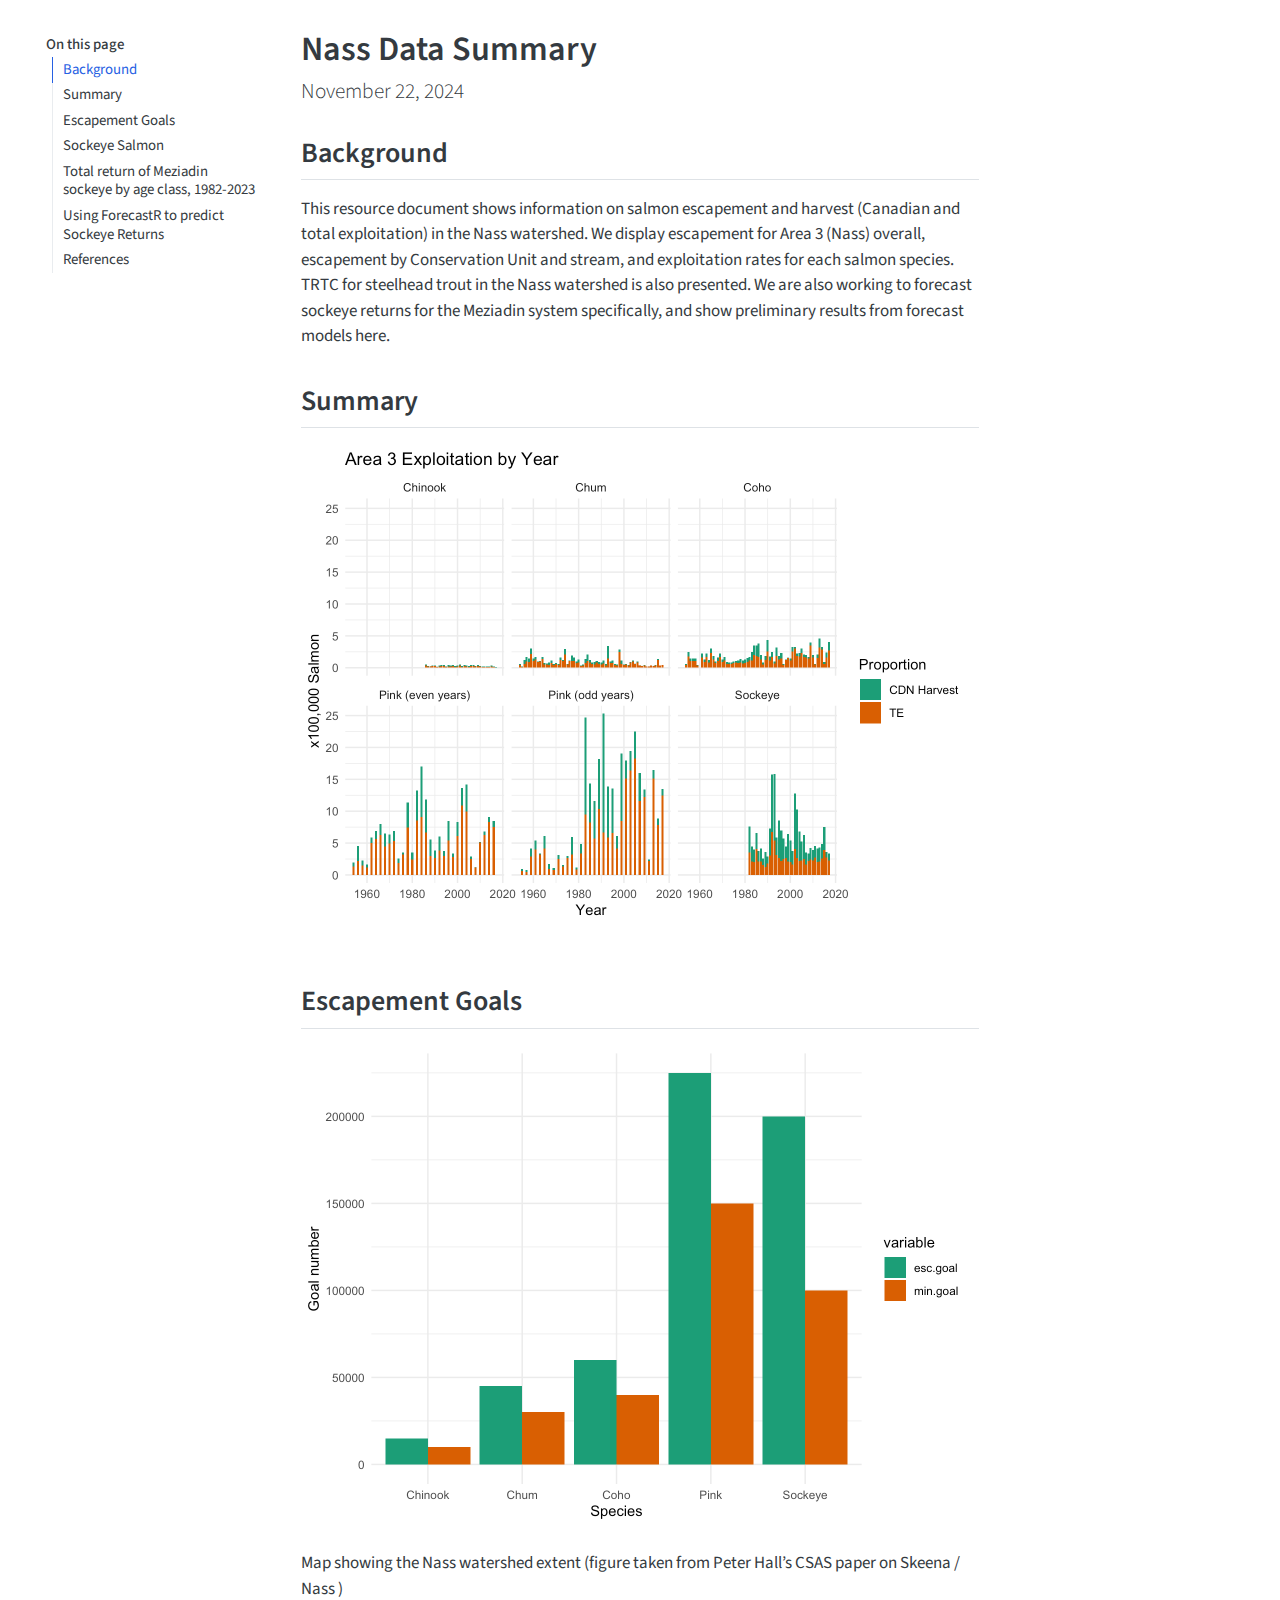
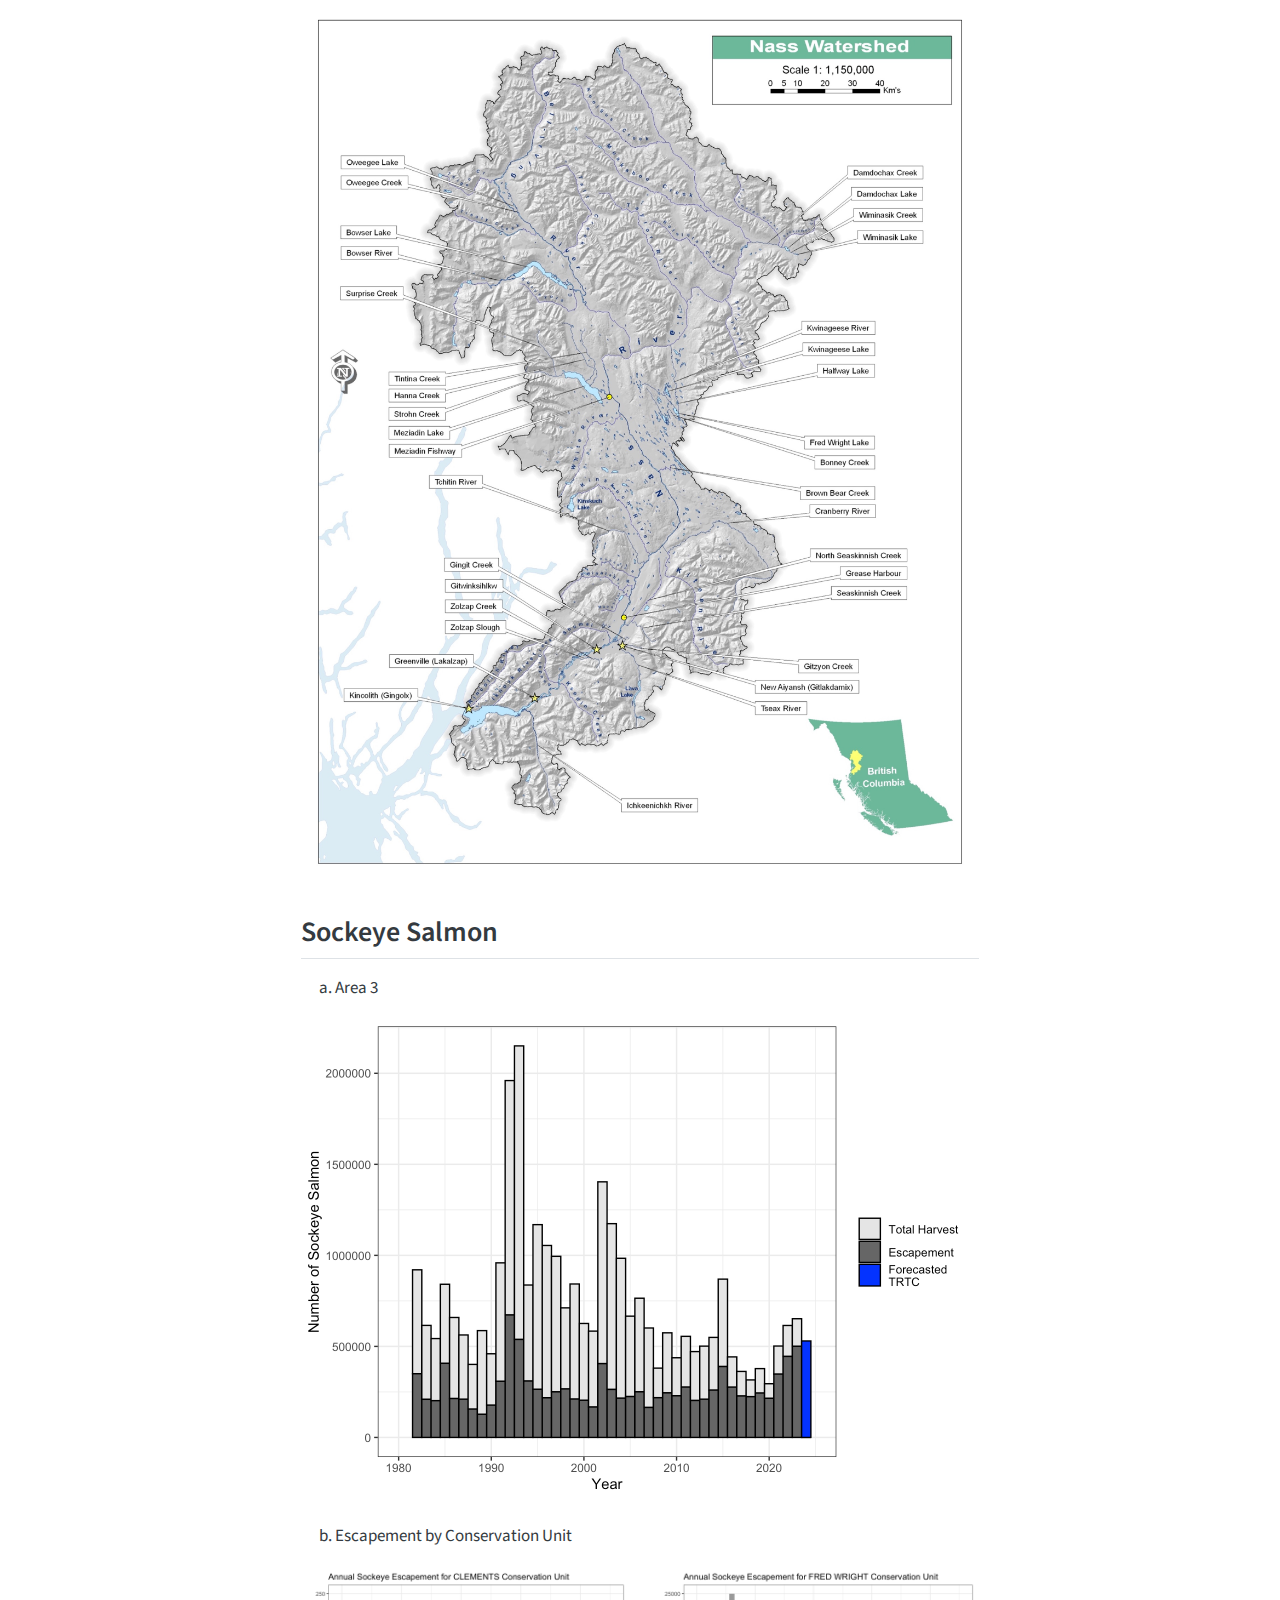
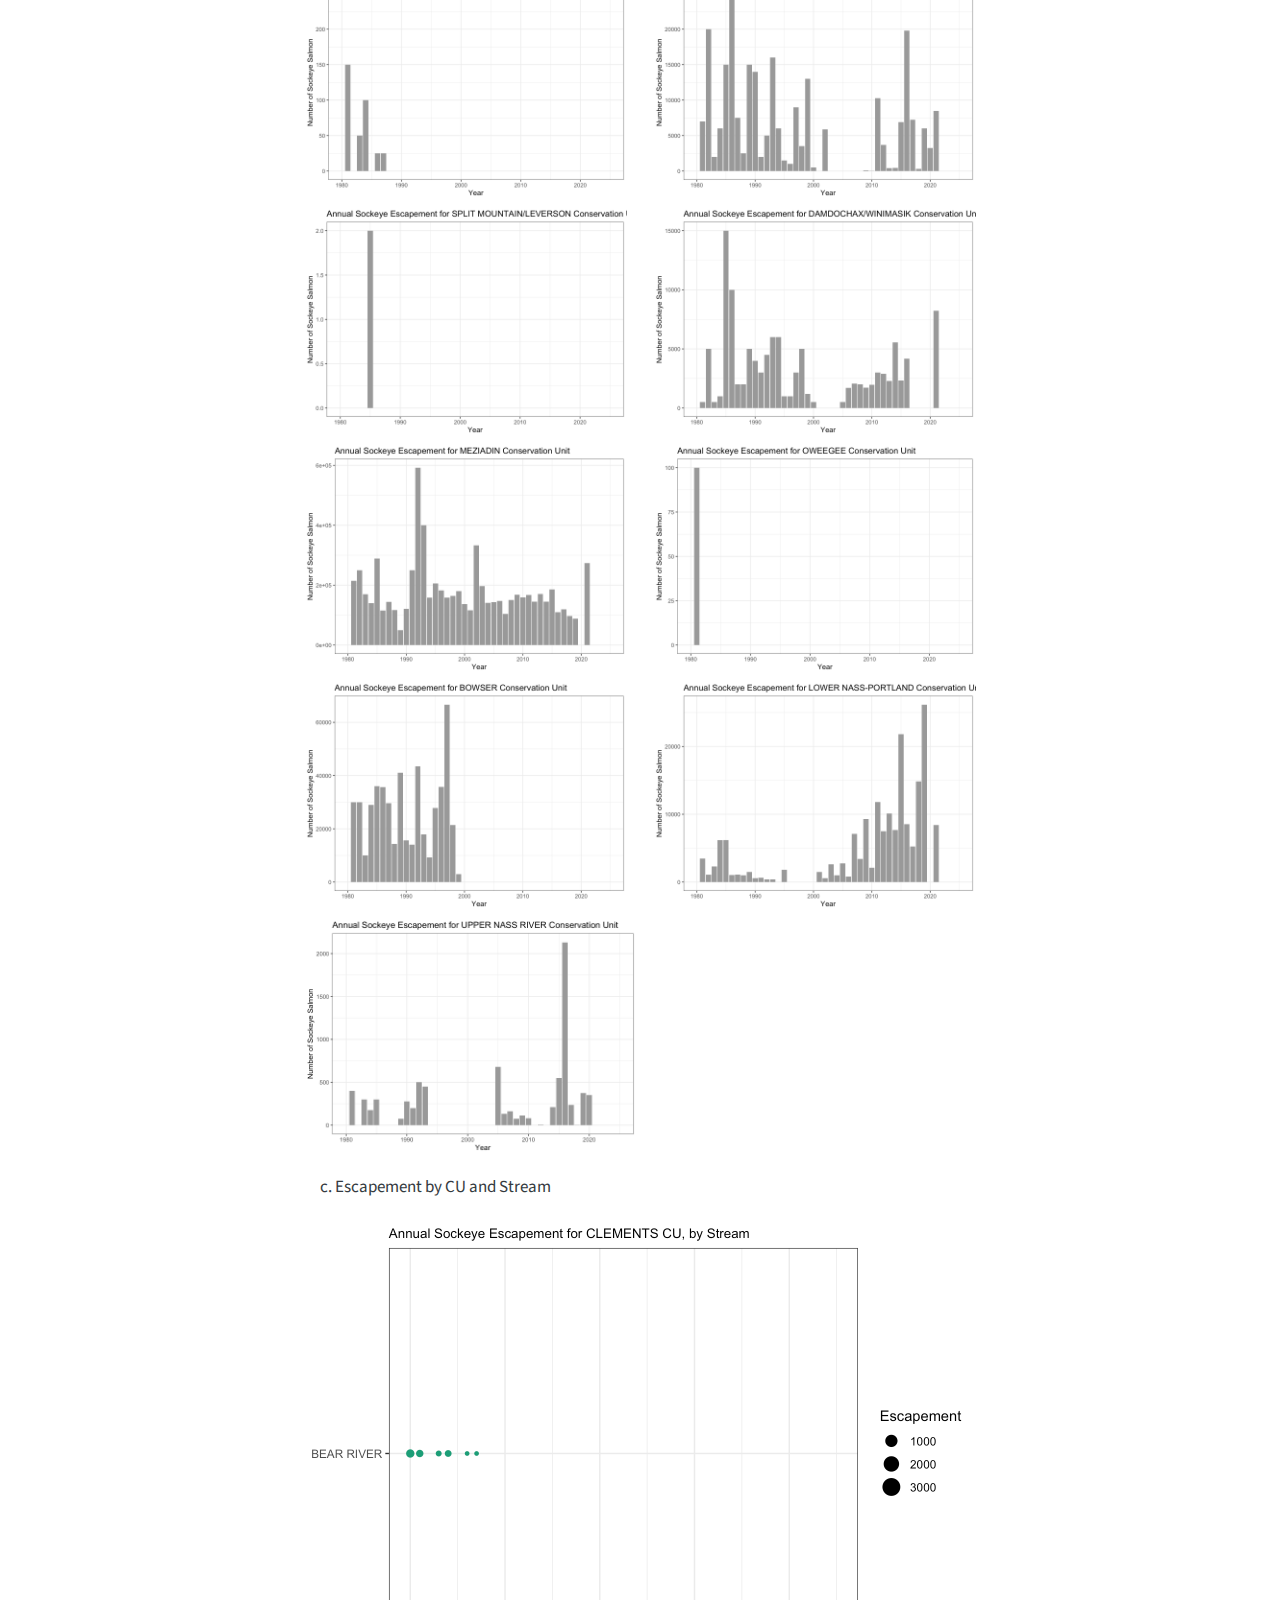
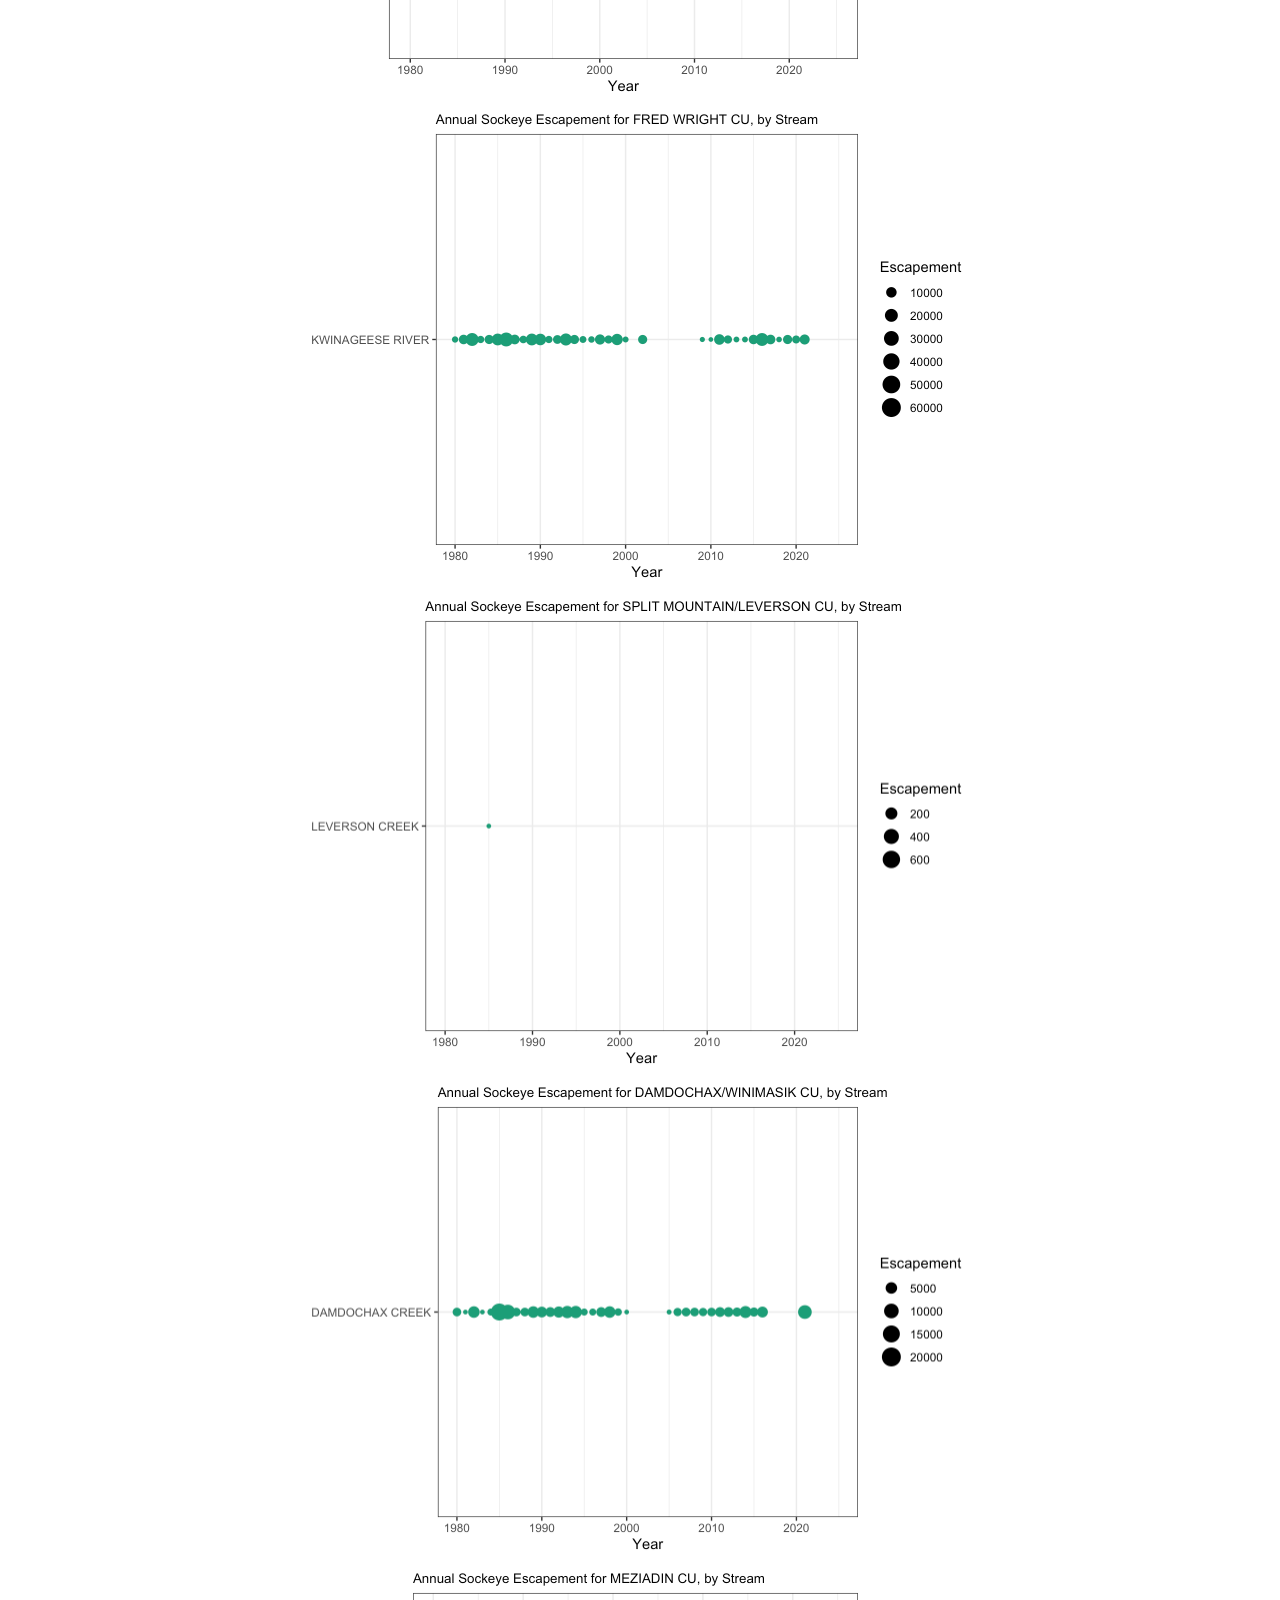
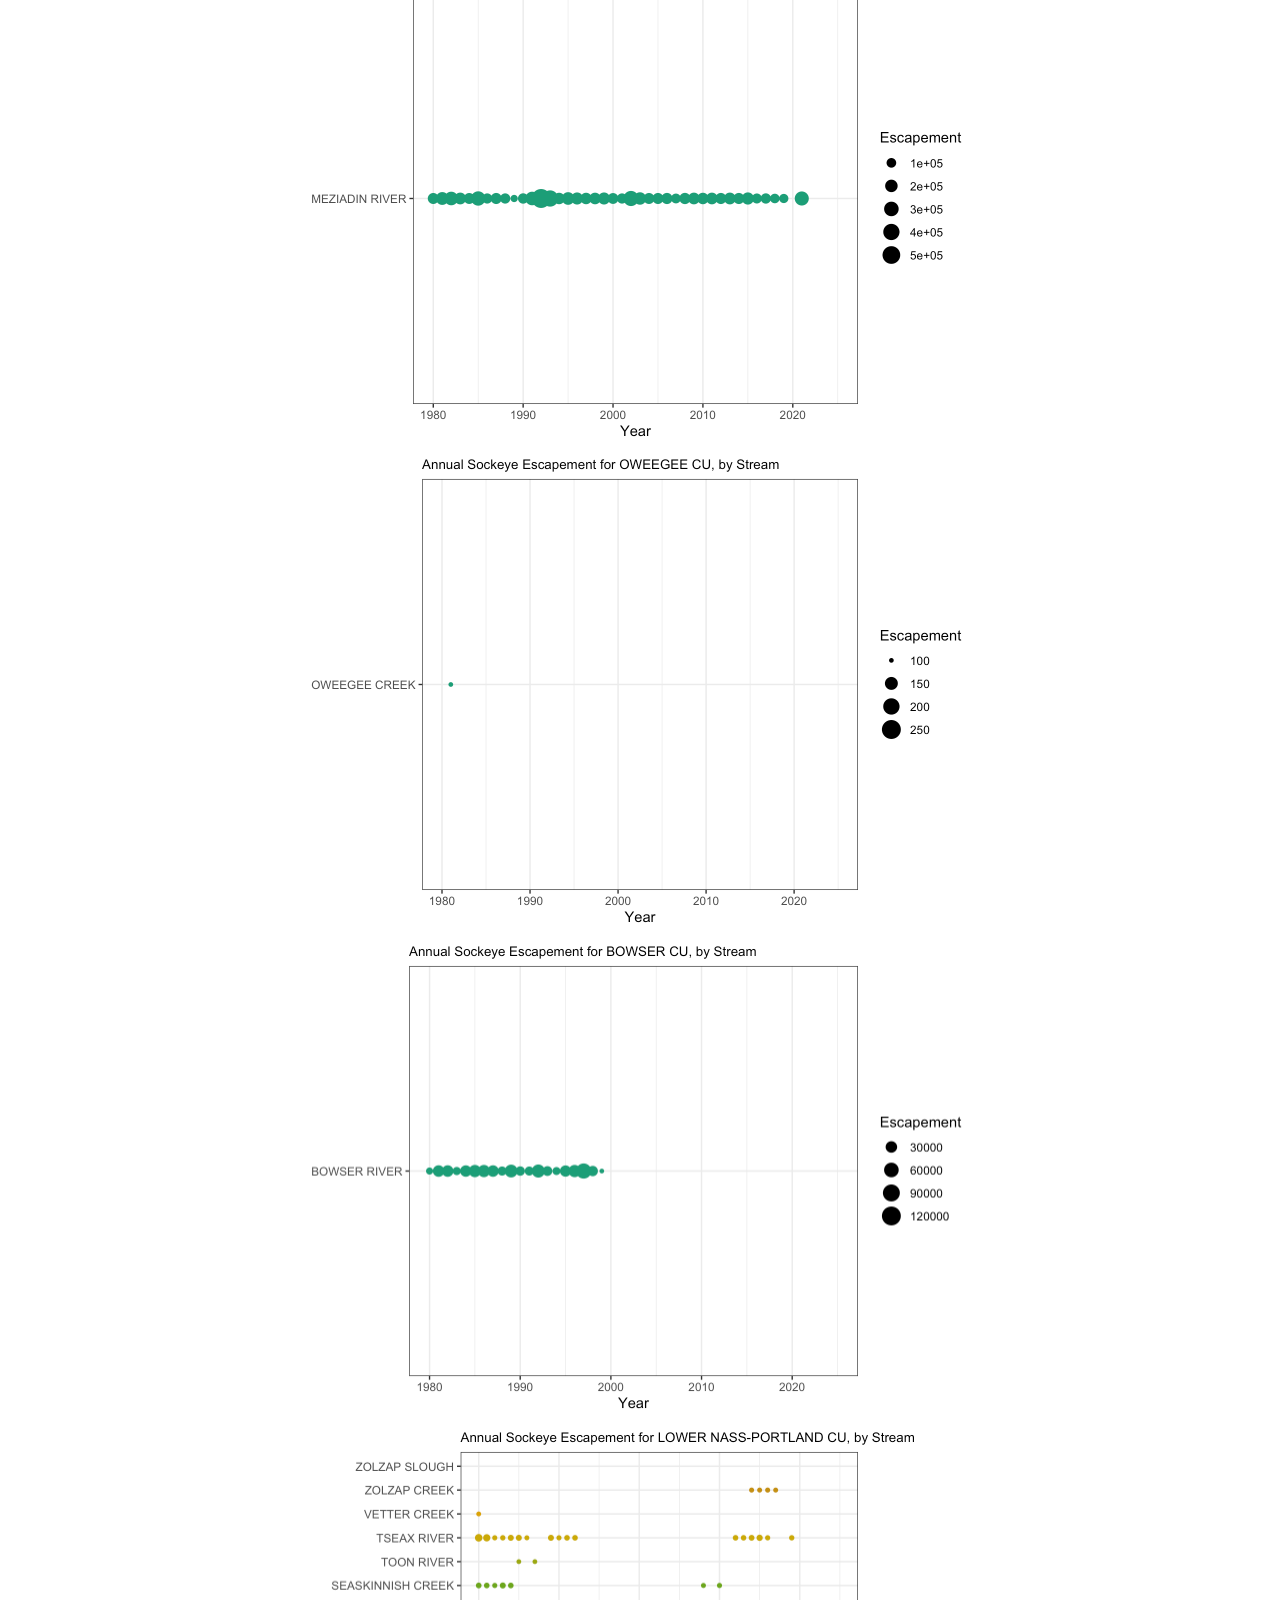
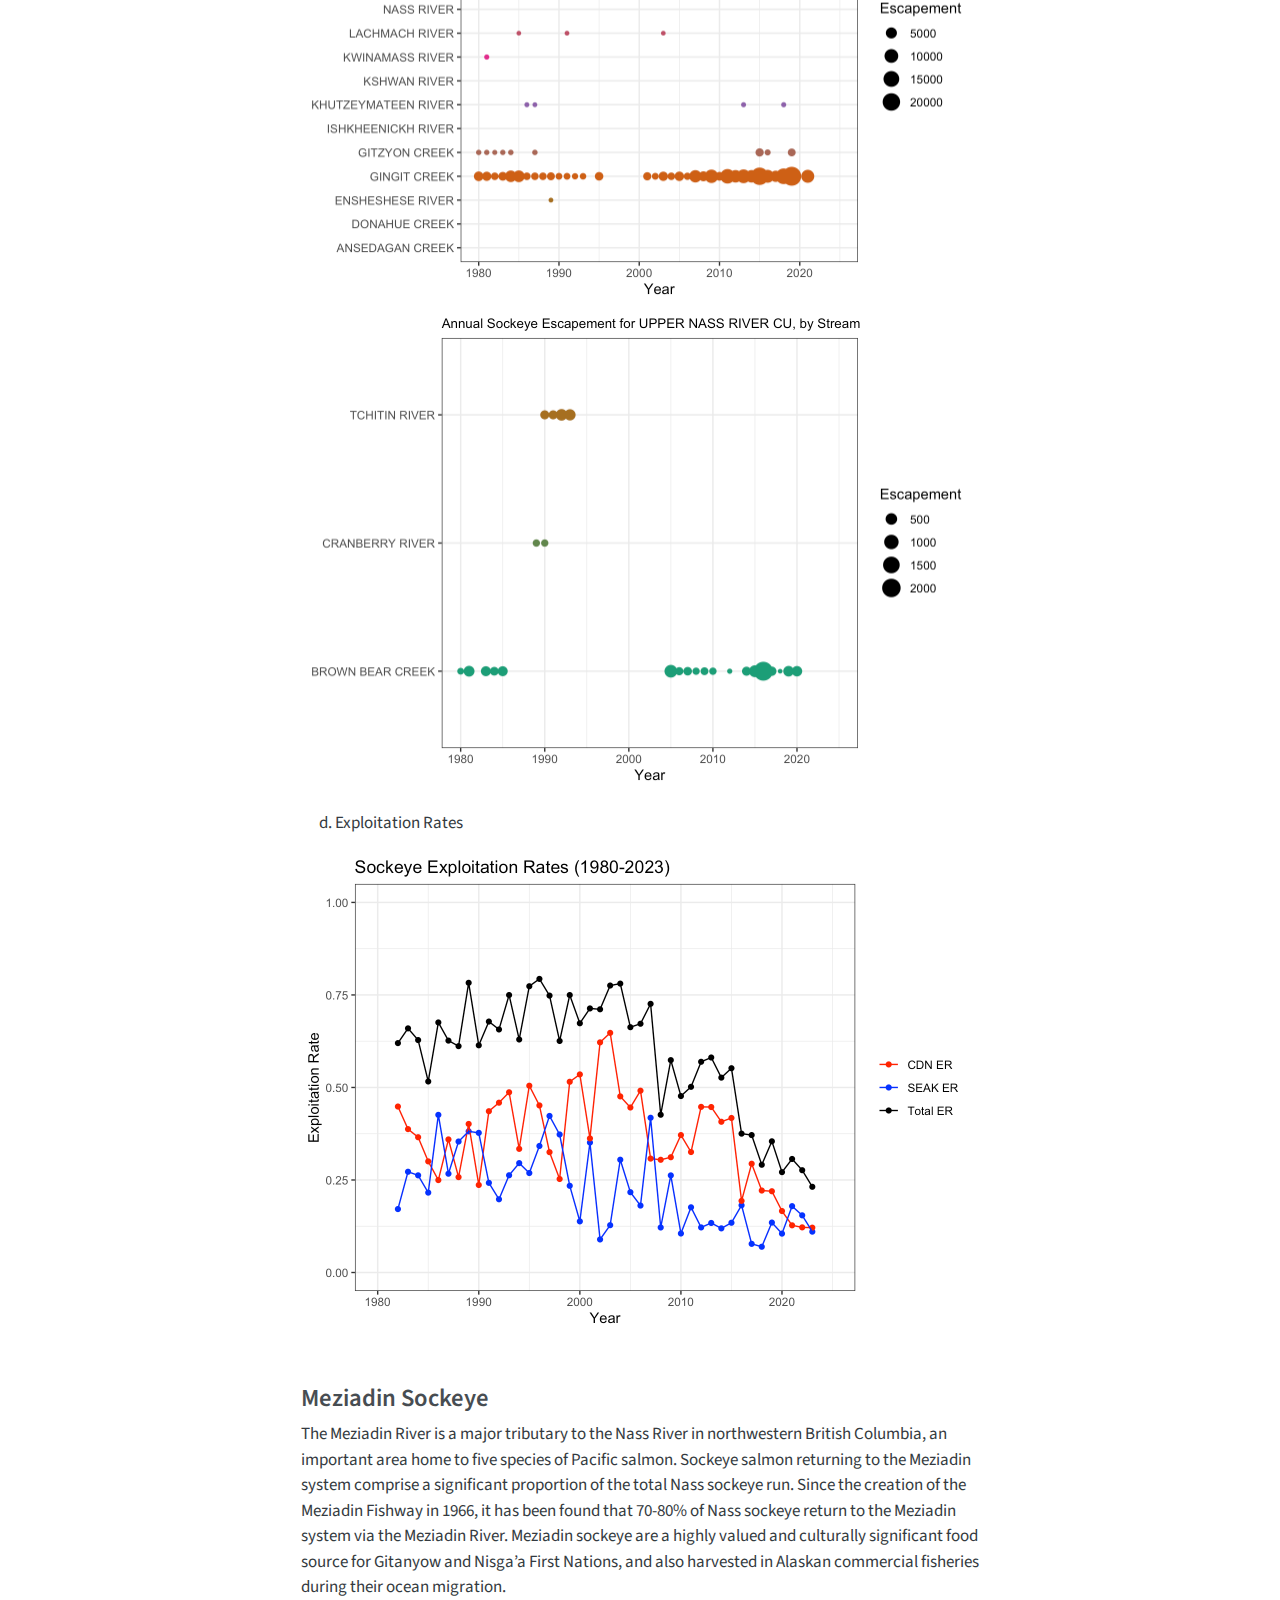
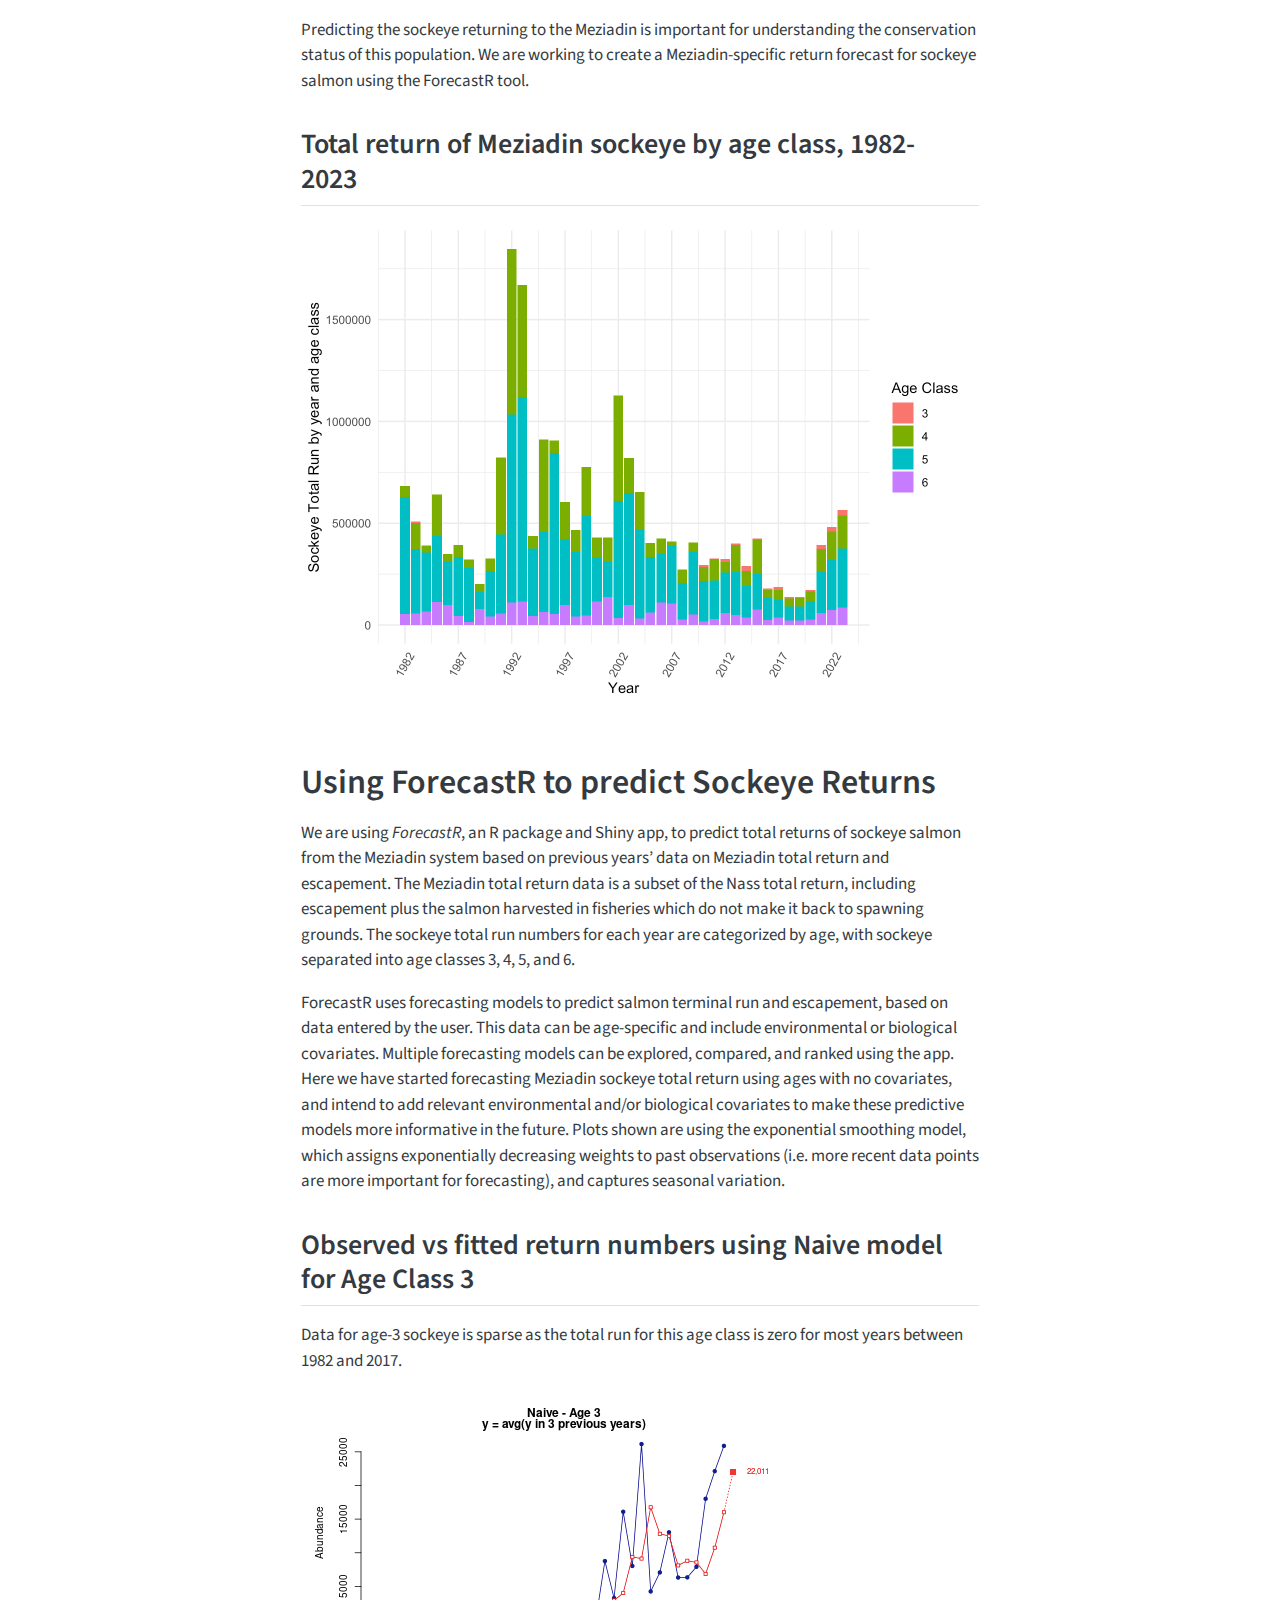
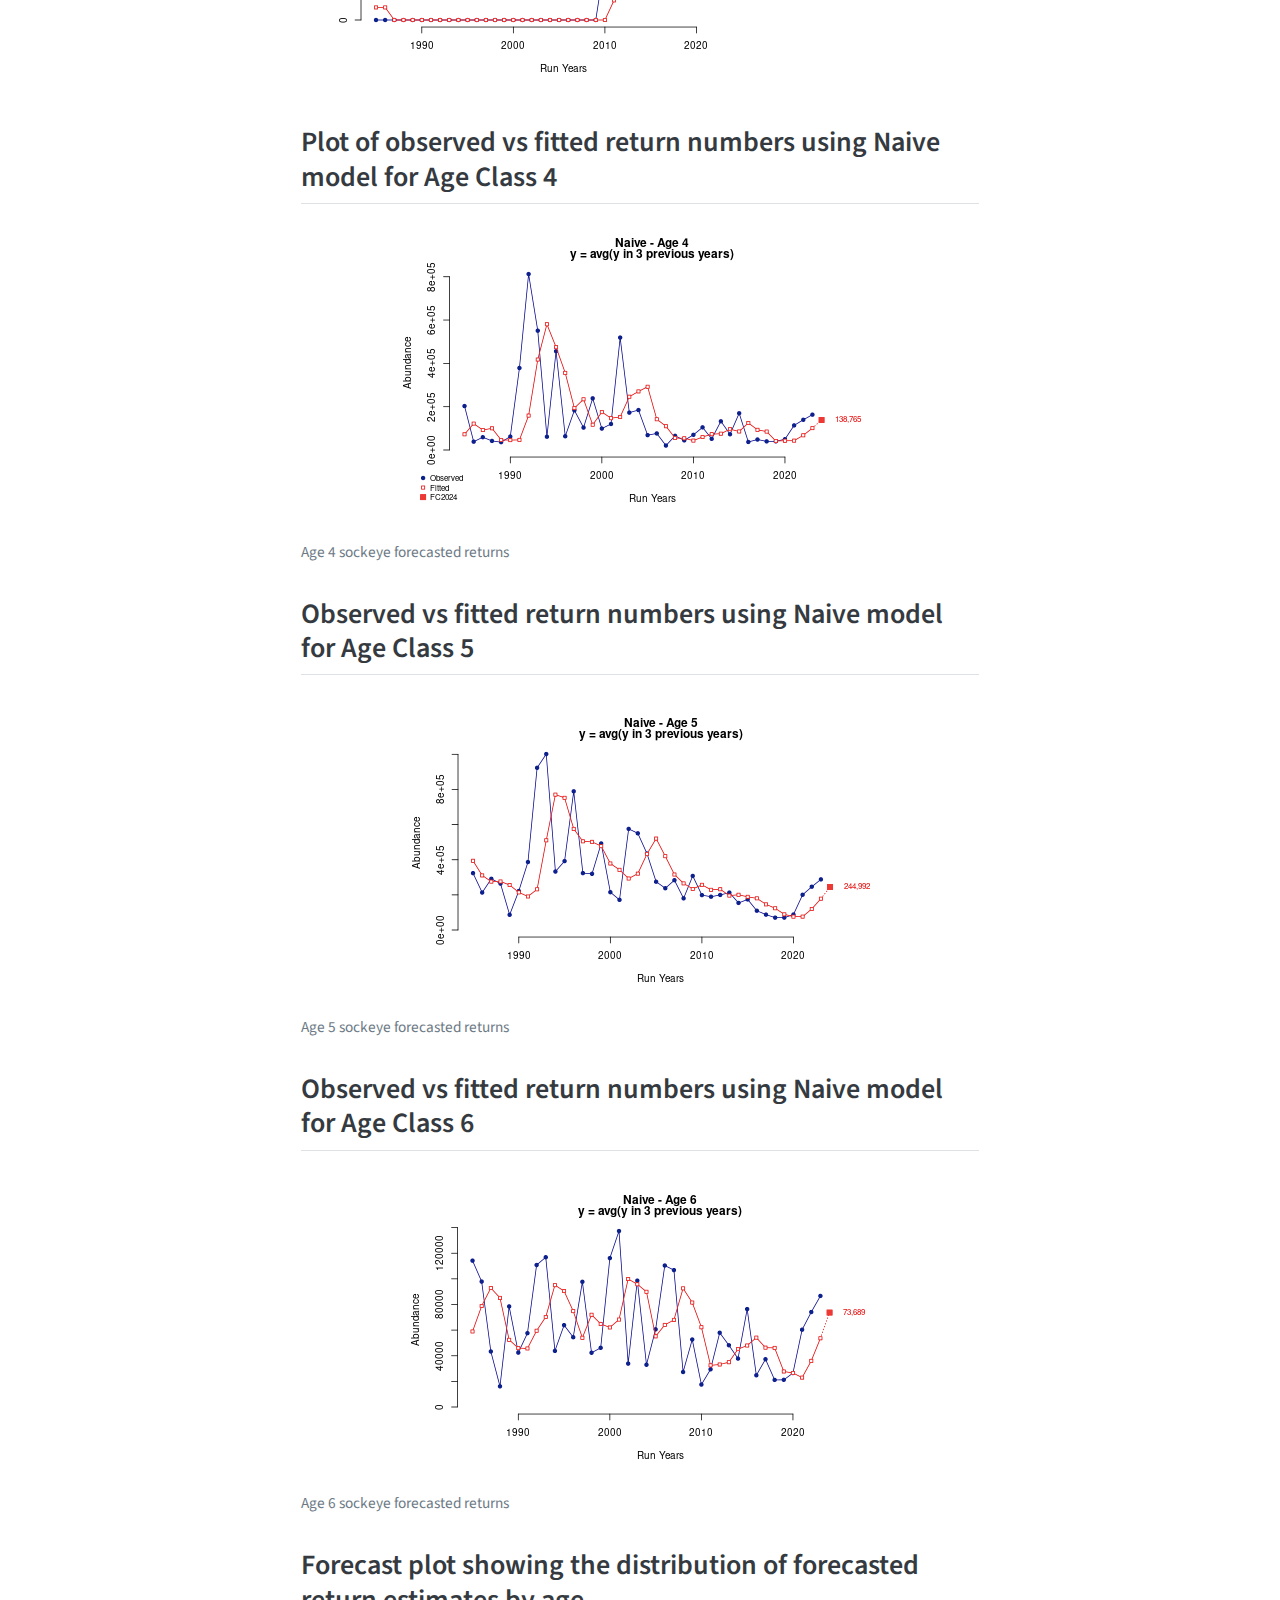
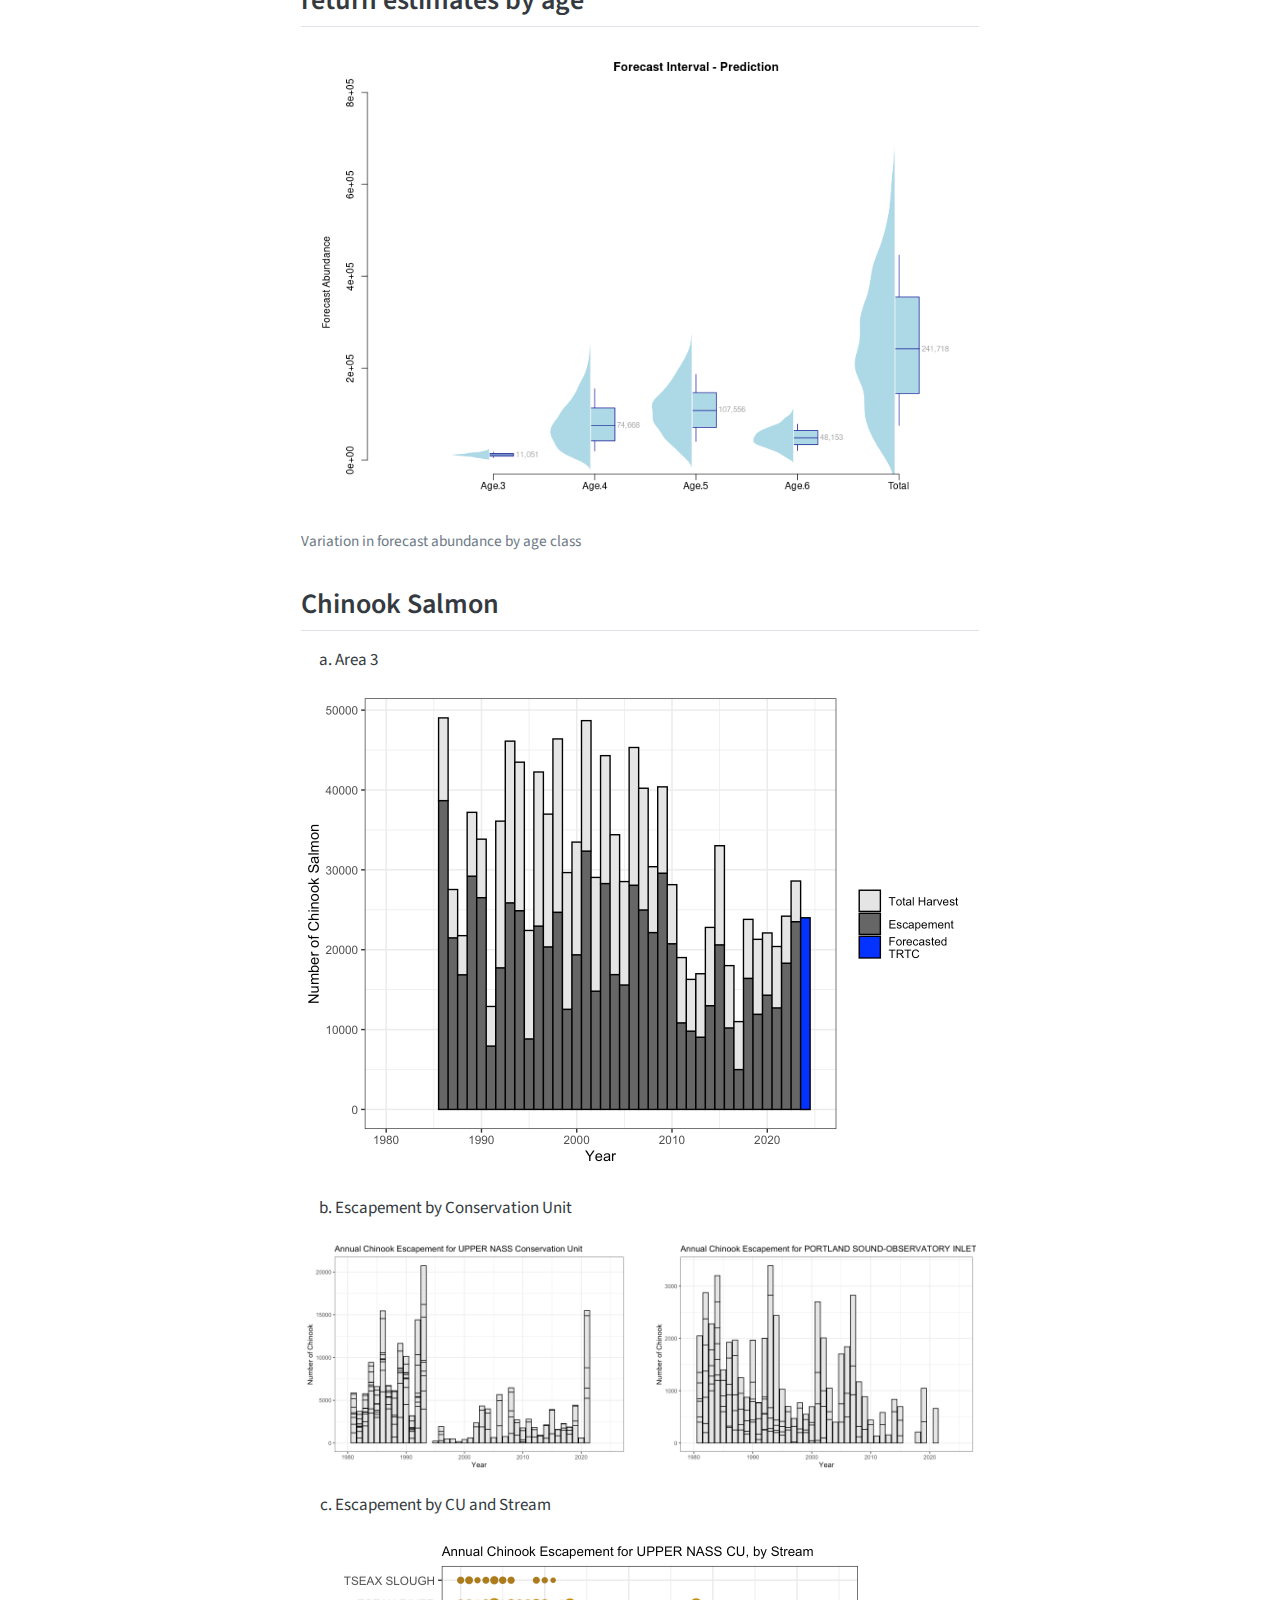
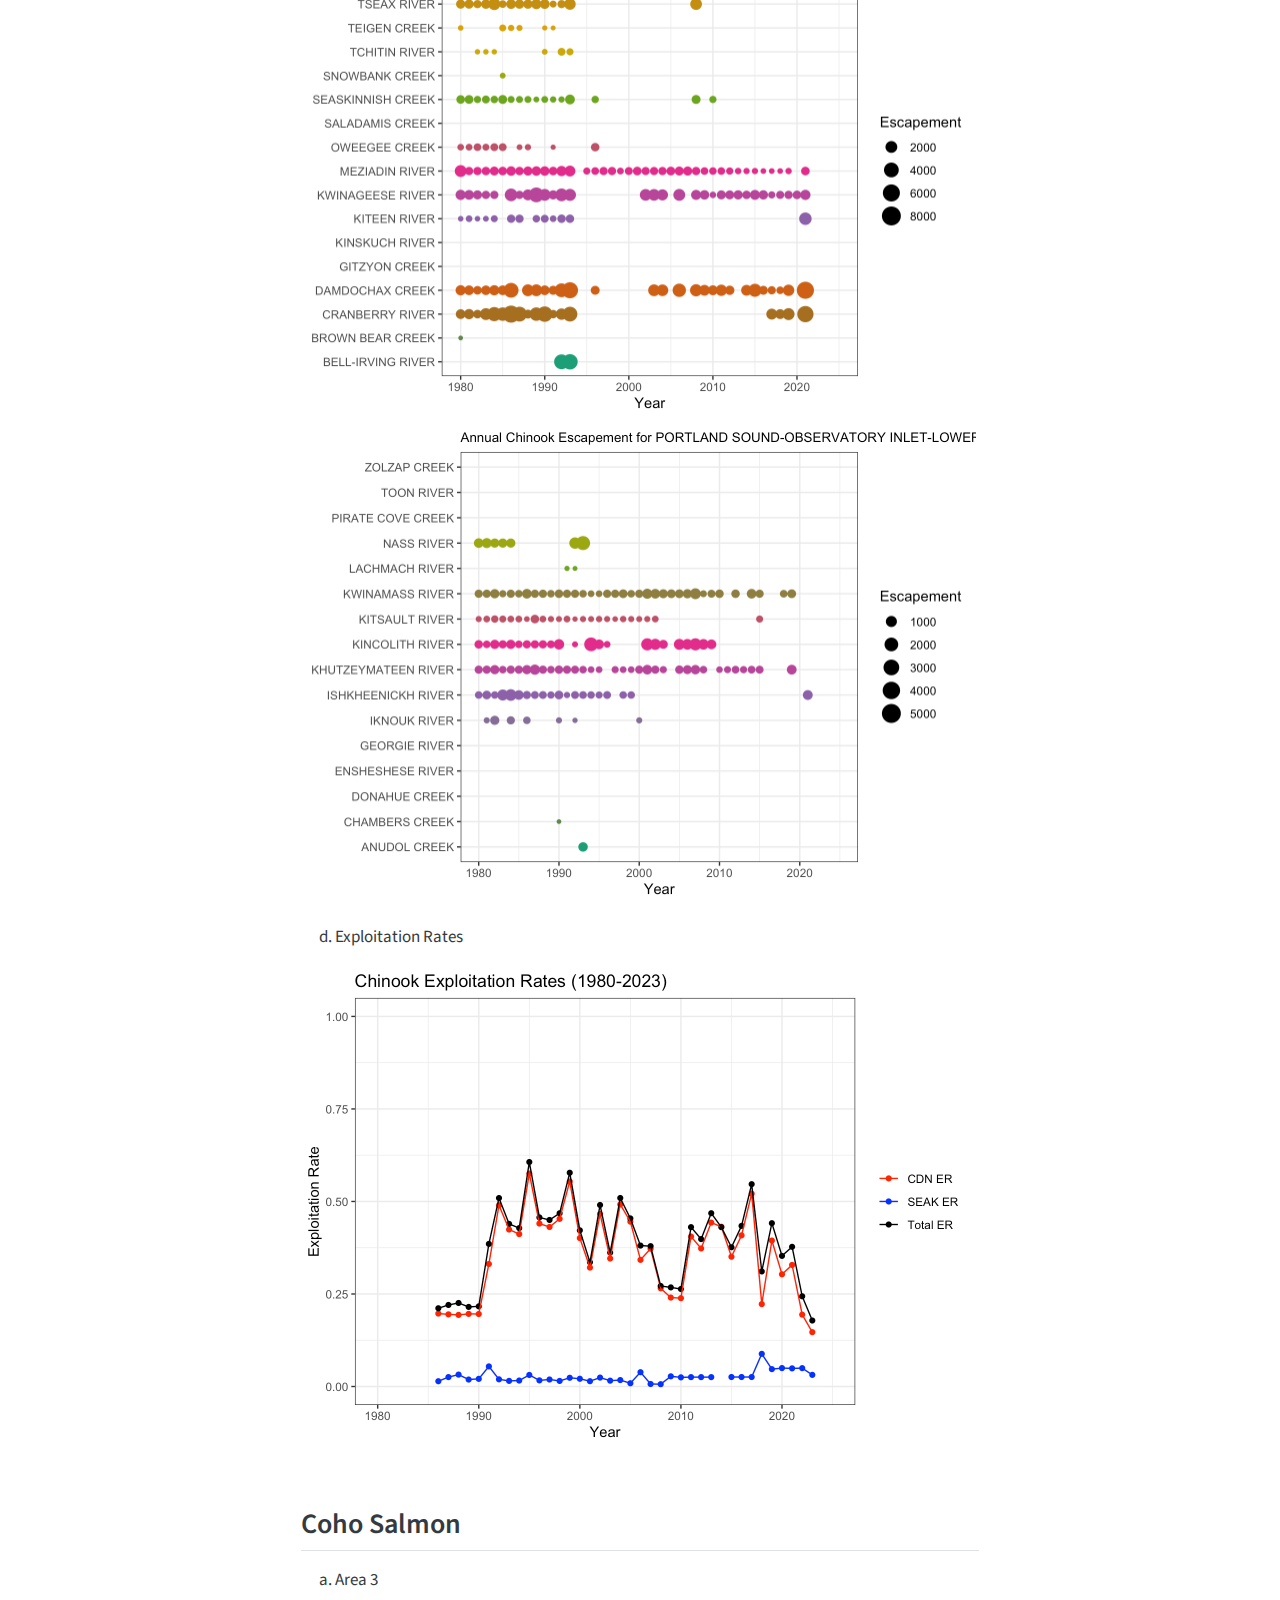
==== commit 819dc318: "add meziadin section to Nass resource doc" ====
--- a/docs/nass-data-summaries.html
+++ b/docs/nass-data-summaries.html
@@ -84,12 +84,25 @@
   <li><a href="#background" id="toc-background" class="nav-link active" data-scroll-target="#background">Background</a></li>
   <li><a href="#summary" id="toc-summary" class="nav-link" data-scroll-target="#summary">Summary</a></li>
   <li><a href="#escapement-goals" id="toc-escapement-goals" class="nav-link" data-scroll-target="#escapement-goals">Escapement Goals</a></li>
-  <li><a href="#sockeye-salmon" id="toc-sockeye-salmon" class="nav-link" data-scroll-target="#sockeye-salmon">Sockeye Salmon</a></li>
+  <li><a href="#sockeye-salmon" id="toc-sockeye-salmon" class="nav-link" data-scroll-target="#sockeye-salmon">Sockeye Salmon</a>
+  <ul class="collapse">
+  <li><a href="#meziadin-sockeye" id="toc-meziadin-sockeye" class="nav-link" data-scroll-target="#meziadin-sockeye">Meziadin Sockeye</a></li>
+  </ul></li>
+  <li><a href="#total-return-of-meziadin-sockeye-by-age-class-1982-2023" id="toc-total-return-of-meziadin-sockeye-by-age-class-1982-2023" class="nav-link" data-scroll-target="#total-return-of-meziadin-sockeye-by-age-class-1982-2023">Total return of Meziadin sockeye by age class, 1982-2023</a></li>
+  <li><a href="#using-forecastr-to-predict-sockeye-returns" id="toc-using-forecastr-to-predict-sockeye-returns" class="nav-link" data-scroll-target="#using-forecastr-to-predict-sockeye-returns">Using ForecastR to predict Sockeye Returns</a>
+  <ul class="collapse">
+  <li><a href="#observed-vs-fitted-return-numbers-using-naive-model-for-age-class-3" id="toc-observed-vs-fitted-return-numbers-using-naive-model-for-age-class-3" class="nav-link" data-scroll-target="#observed-vs-fitted-return-numbers-using-naive-model-for-age-class-3">Observed vs fitted return numbers using Naive model for Age Class 3</a></li>
+  <li><a href="#plot-of-observed-vs-fitted-return-numbers-using-naive-model-for-age-class-4" id="toc-plot-of-observed-vs-fitted-return-numbers-using-naive-model-for-age-class-4" class="nav-link" data-scroll-target="#plot-of-observed-vs-fitted-return-numbers-using-naive-model-for-age-class-4">Plot of observed vs fitted return numbers using Naive model for Age Class 4</a></li>
+  <li><a href="#observed-vs-fitted-return-numbers-using-naive-model-for-age-class-5" id="toc-observed-vs-fitted-return-numbers-using-naive-model-for-age-class-5" class="nav-link" data-scroll-target="#observed-vs-fitted-return-numbers-using-naive-model-for-age-class-5">Observed vs fitted return numbers using Naive model for Age Class 5</a></li>
+  <li><a href="#observed-vs-fitted-return-numbers-using-naive-model-for-age-class-6" id="toc-observed-vs-fitted-return-numbers-using-naive-model-for-age-class-6" class="nav-link" data-scroll-target="#observed-vs-fitted-return-numbers-using-naive-model-for-age-class-6">Observed vs fitted return numbers using Naive model for Age Class 6</a></li>
+  <li><a href="#forecast-plot-showing-the-distribution-of-forecasted-return-estimates-by-age" id="toc-forecast-plot-showing-the-distribution-of-forecasted-return-estimates-by-age" class="nav-link" data-scroll-target="#forecast-plot-showing-the-distribution-of-forecasted-return-estimates-by-age">Forecast plot showing the distribution of forecasted return estimates by age</a></li>
   <li><a href="#chinook-salmon" id="toc-chinook-salmon" class="nav-link" data-scroll-target="#chinook-salmon">Chinook Salmon</a></li>
   <li><a href="#coho-salmon" id="toc-coho-salmon" class="nav-link" data-scroll-target="#coho-salmon">Coho Salmon</a></li>
   <li><a href="#pink-salmon-even-years" id="toc-pink-salmon-even-years" class="nav-link" data-scroll-target="#pink-salmon-even-years">Pink Salmon (even years)</a></li>
   <li><a href="#chum-salmon" id="toc-chum-salmon" class="nav-link" data-scroll-target="#chum-salmon">Chum Salmon</a></li>
   <li><a href="#steelhead-trout" id="toc-steelhead-trout" class="nav-link" data-scroll-target="#steelhead-trout">Steelhead Trout</a></li>
+  </ul></li>
+  <li><a href="#references" id="toc-references" class="nav-link" data-scroll-target="#references">References</a></li>
   </ul>
 </nav>
 </nav>
@@ -103,7 +116,7 @@
 <header id="title-block-header" class="quarto-title-block default">
 <div class="quarto-title">
 <h1 class="title">Nass Data Summary</h1>
-<p class="subtitle lead">September 25, 2024</p>
+<p class="subtitle lead">November 22, 2024</p>
 </div>
 
 
@@ -122,6 +135,7 @@
 
 <section id="background" class="level2">
 <h2 class="anchored" data-anchor-id="background">Background</h2>
+<p>This resource document shows information on salmon escapement and harvest (Canadian and total exploitation) in the Nass watershed. We display escapement for Area 3 (Nass) overall, escapement by Conservation Unit and stream, and exploitation rates for each salmon species. TRTC for steelhead trout in the Nass watershed is also presented. We are also working to forecast sockeye returns for the Meziadin system specifically, and show preliminary results from forecast models here.</p>
 </section>
 <section id="summary" class="level2">
 <h2 class="anchored" data-anchor-id="summary">Summary</h2>
@@ -146,6 +160,7 @@
 </div>
 </div>
 </div>
+<p>Map showing the Nass watershed extent (figure taken from Peter Hall’s CSAS paper on Skeena / Nass ) <img src="nass-map.jpg" class="img-fluid" alt="Nass watershed map"></p>
 </section>
 <section id="sockeye-salmon" class="level2">
 <h2 class="anchored" data-anchor-id="sockeye-salmon">Sockeye Salmon</h2>
@@ -271,6 +286,69 @@
 </div>
 </div>
 </div>
+<section id="meziadin-sockeye" class="level3">
+<h3 class="anchored" data-anchor-id="meziadin-sockeye">Meziadin Sockeye</h3>
+<p>The Meziadin River is a major tributary to the Nass River in northwestern British Columbia, an important area home to five species of Pacific salmon. Sockeye salmon returning to the Meziadin system comprise a significant proportion of the total Nass sockeye run. Since the creation of the Meziadin Fishway in 1966, it has been found that 70-80% of Nass sockeye return to the Meziadin system via the Meziadin River. Meziadin sockeye are a highly valued and culturally significant food source for Gitanyow and Nisga’a First Nations, and also harvested in Alaskan commercial fisheries during their ocean migration.</p>
+<p>Predicting the sockeye returning to the Meziadin is important for understanding the conservation status of this population. We are working to create a Meziadin-specific return forecast for sockeye salmon using the ForecastR tool.</p>
+</section>
+</section>
+<section id="total-return-of-meziadin-sockeye-by-age-class-1982-2023" class="level2">
+<h2 class="anchored" data-anchor-id="total-return-of-meziadin-sockeye-by-age-class-1982-2023">Total return of Meziadin sockeye by age class, 1982-2023</h2>
+<div class="cell">
+<div class="cell-output-display">
+<div>
+<figure class="figure">
+<p><img src="nass-data-summaries_files/figure-html/unnamed-chunk-5-1.png" class="img-fluid figure-img" width="672"></p>
+</figure>
+</div>
+</div>
+</div>
+</section>
+<section id="using-forecastr-to-predict-sockeye-returns" class="level1">
+<h1>Using ForecastR to predict Sockeye Returns</h1>
+<p>We are using <em>ForecastR</em>, an R package and Shiny app, to predict total returns of sockeye salmon from the Meziadin system based on previous years’ data on Meziadin total return and escapement. The Meziadin total return data is a subset of the Nass total return, including escapement plus the salmon harvested in fisheries which do not make it back to spawning grounds. The sockeye total run numbers for each year are categorized by age, with sockeye separated into age classes 3, 4, 5, and 6.</p>
+<p>ForecastR uses forecasting models to predict salmon terminal run and escapement, based on data entered by the user. This data can be age-specific and include environmental or biological covariates. Multiple forecasting models can be explored, compared, and ranked using the app. Here we have started forecasting Meziadin sockeye total return using ages with no covariates, and intend to add relevant environmental and/or biological covariates to make these predictive models more informative in the future. Plots shown are using the exponential smoothing model, which assigns exponentially decreasing weights to past observations (i.e.&nbsp;more recent data points are more important for forecasting), and captures seasonal variation.</p>
+<section id="observed-vs-fitted-return-numbers-using-naive-model-for-age-class-3" class="level2">
+<h2 class="anchored" data-anchor-id="observed-vs-fitted-return-numbers-using-naive-model-for-age-class-3">Observed vs fitted return numbers using Naive model for Age Class 3</h2>
+<p>Data for age-3 sockeye is sparse as the total run for this age class is zero for most years between 1982 and 2017.</p>
+<p><img src="age3_naive.png" class="img-fluid" alt="Age 3 sockeye forecasted returns"><br>
+</p>
+</section>
+<section id="plot-of-observed-vs-fitted-return-numbers-using-naive-model-for-age-class-4" class="level2">
+<h2 class="anchored" data-anchor-id="plot-of-observed-vs-fitted-return-numbers-using-naive-model-for-age-class-4">Plot of observed vs fitted return numbers using Naive model for Age Class 4</h2>
+<div class="quarto-figure quarto-figure-center">
+<figure class="figure">
+<p><img src="age4_naive.png" class="img-fluid figure-img"></p>
+<figcaption>Age 4 sockeye forecasted returns</figcaption>
+</figure>
+</div>
+</section>
+<section id="observed-vs-fitted-return-numbers-using-naive-model-for-age-class-5" class="level2">
+<h2 class="anchored" data-anchor-id="observed-vs-fitted-return-numbers-using-naive-model-for-age-class-5">Observed vs fitted return numbers using Naive model for Age Class 5</h2>
+<div class="quarto-figure quarto-figure-center">
+<figure class="figure">
+<p><img src="age5_naive.png" class="img-fluid figure-img"></p>
+<figcaption>Age 5 sockeye forecasted returns</figcaption>
+</figure>
+</div>
+</section>
+<section id="observed-vs-fitted-return-numbers-using-naive-model-for-age-class-6" class="level2">
+<h2 class="anchored" data-anchor-id="observed-vs-fitted-return-numbers-using-naive-model-for-age-class-6">Observed vs fitted return numbers using Naive model for Age Class 6</h2>
+<div class="quarto-figure quarto-figure-center">
+<figure class="figure">
+<p><img src="age6_naive.png" class="img-fluid figure-img"></p>
+<figcaption>Age 6 sockeye forecasted returns</figcaption>
+</figure>
+</div>
+</section>
+<section id="forecast-plot-showing-the-distribution-of-forecasted-return-estimates-by-age" class="level2">
+<h2 class="anchored" data-anchor-id="forecast-plot-showing-the-distribution-of-forecasted-return-estimates-by-age">Forecast plot showing the distribution of forecasted return estimates by age</h2>
+<div class="quarto-figure quarto-figure-center">
+<figure class="figure">
+<p><img src="forecastplot.png" class="img-fluid figure-img"></p>
+<figcaption>Variation in forecast abundance by age class</figcaption>
+</figure>
+</div>
 </section>
 <section id="chinook-salmon" class="level2">
 <h2 class="anchored" data-anchor-id="chinook-salmon">Chinook Salmon</h2>
@@ -583,6 +661,13 @@
 <li><p>Streams</p></li>
 <li><p>Exploitation Rates</p></li>
 </ol>
+</section>
+</section>
+<section id="references" class="level1">
+<h1>References</h1>
+<p>Nisga’a Lisims Government. 2023. 2023 Nass River Salmon Stock Assessment Update - Friday, 14 July. Public update from the Nisga’a Lisims Government Fisheries and Wildlife Department.</p>
+<p>Pacific Salmon Foundation. 2016. The Nass Area: Cumulative Pressures on Salmon Habitat (summary report cards), Vancouver, BC.</p>
+<p>Vélez-Espino, L.A., Parken, C.K., Clemons, E.R., Peterson, R., Ryding, K., Folkes, M., and Pestal, G. 2019. ForecastR: tools to automate procedures for forecasting of salmonid terminal run and escapement. Final Report submitted to the Southern Boundary Restoration and Enhancement Fund, Pacific Salmon Commission, Vancouver BC. 117 p.</p>
 
 
 </section>
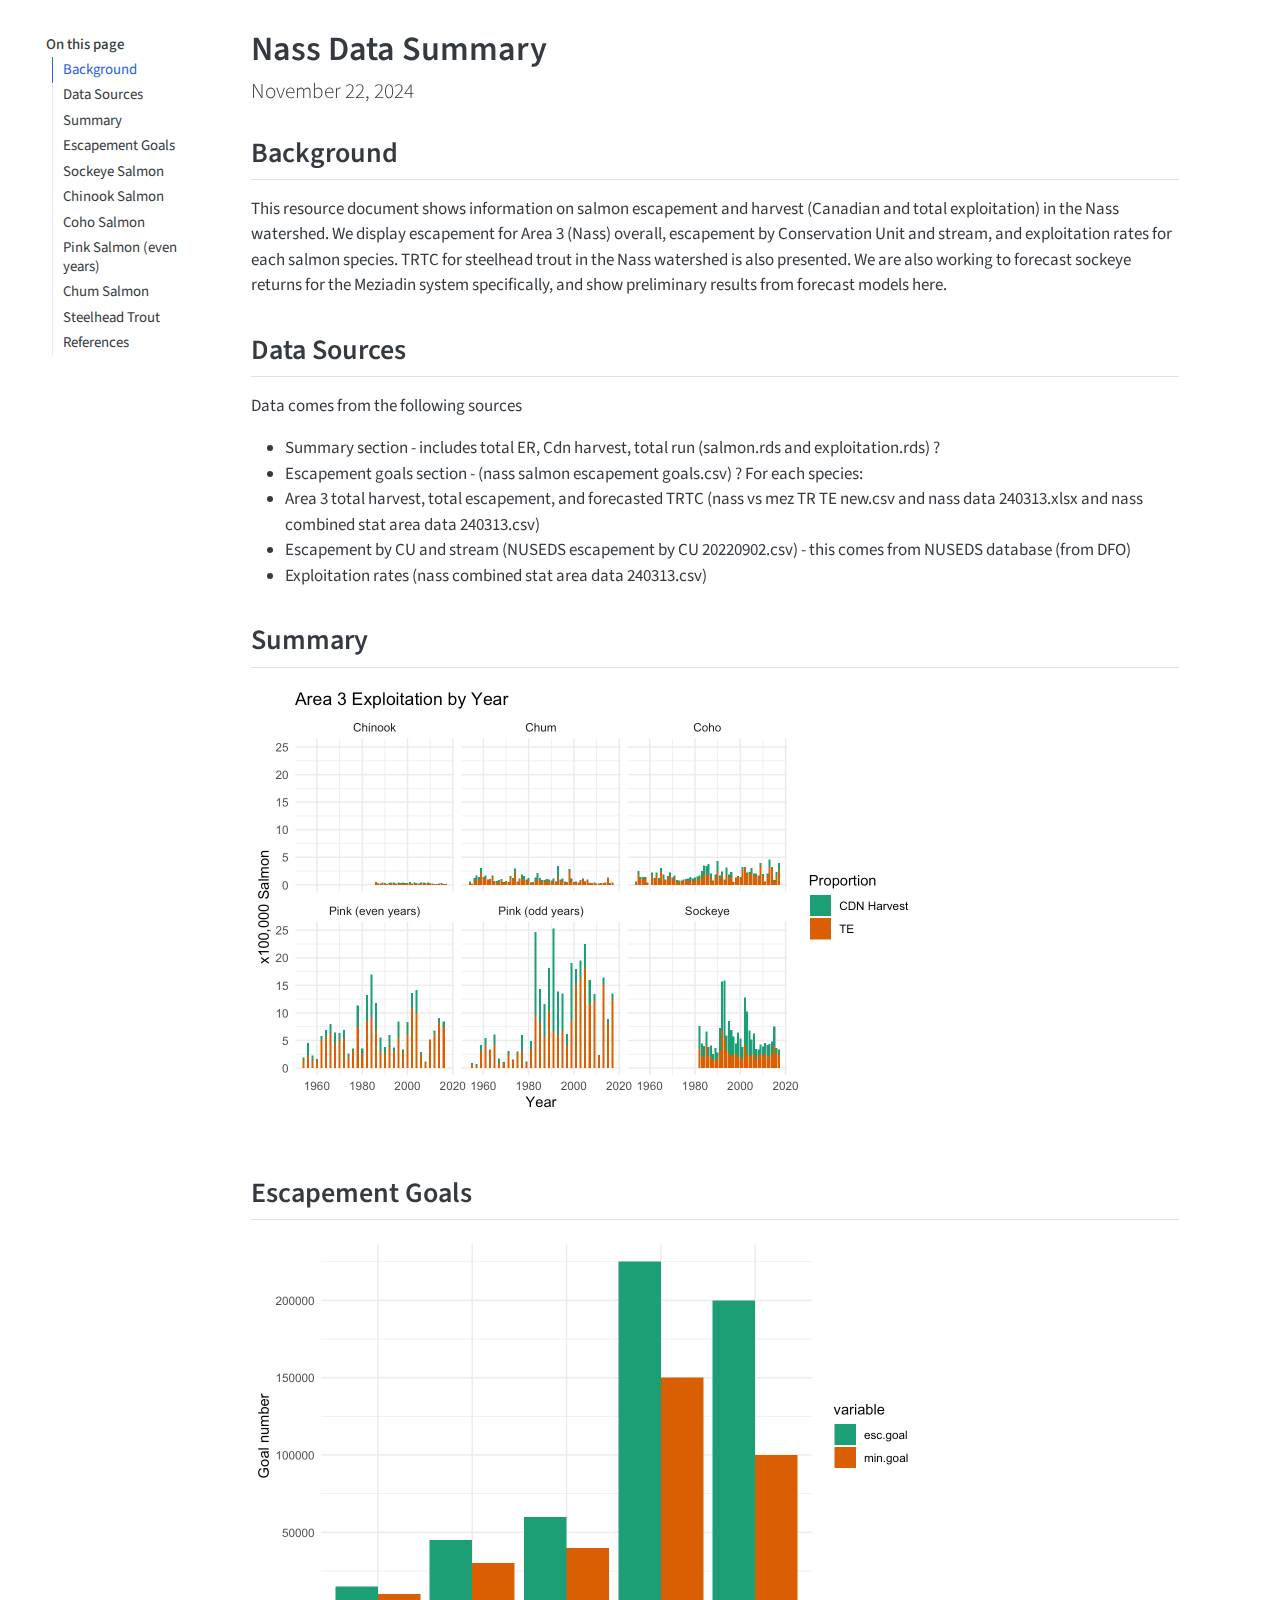
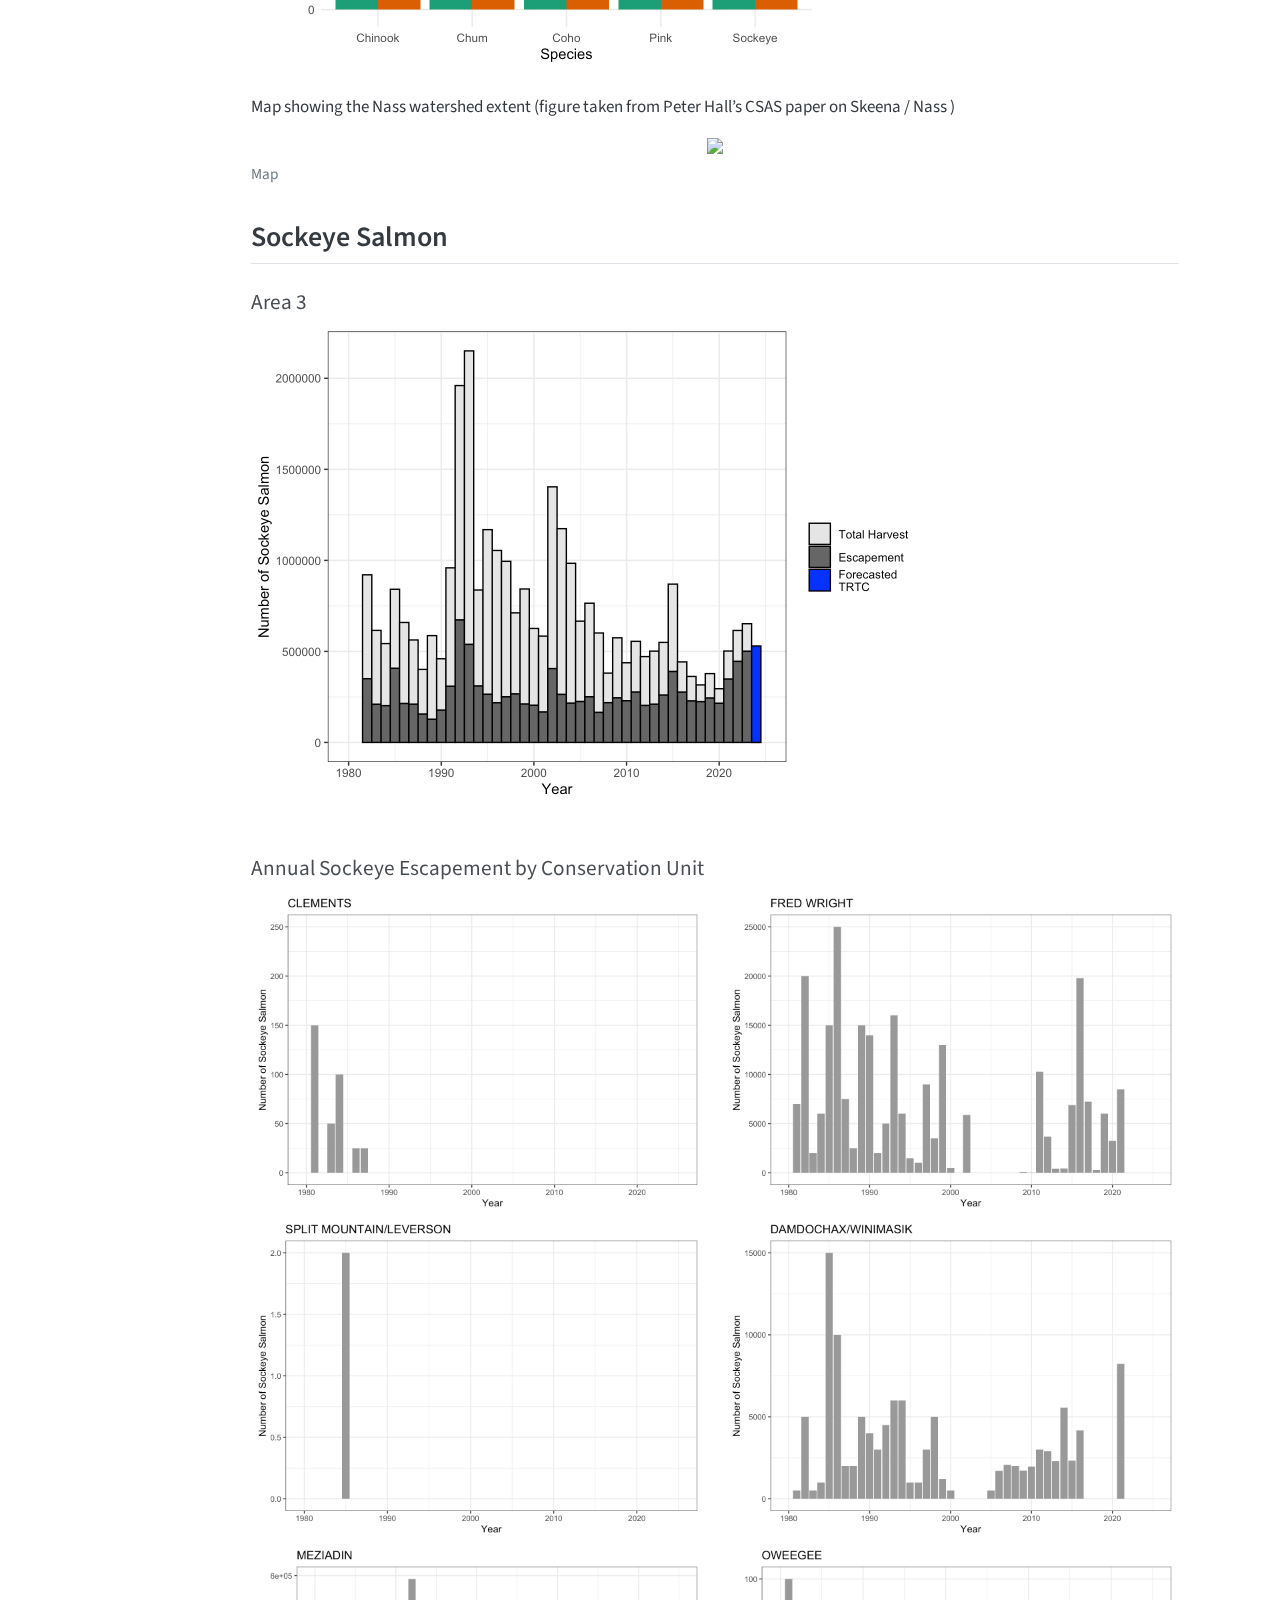
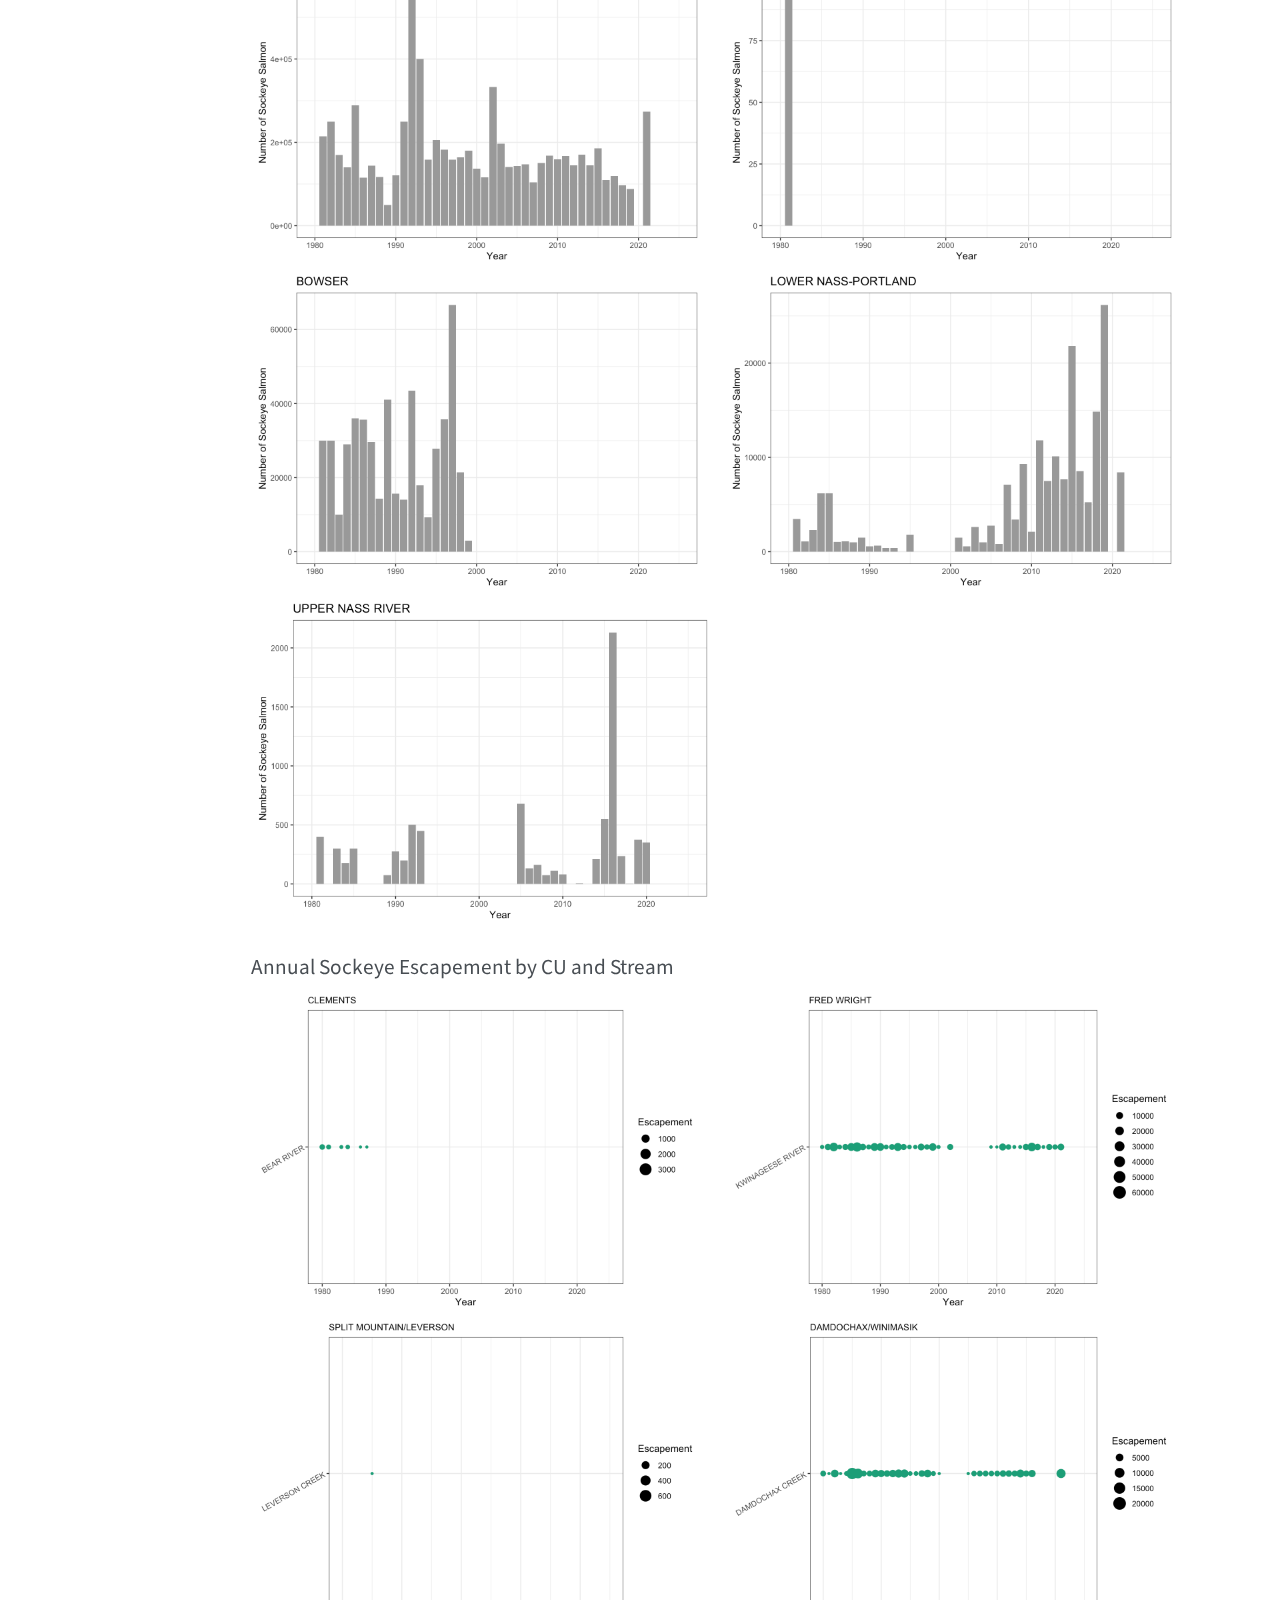
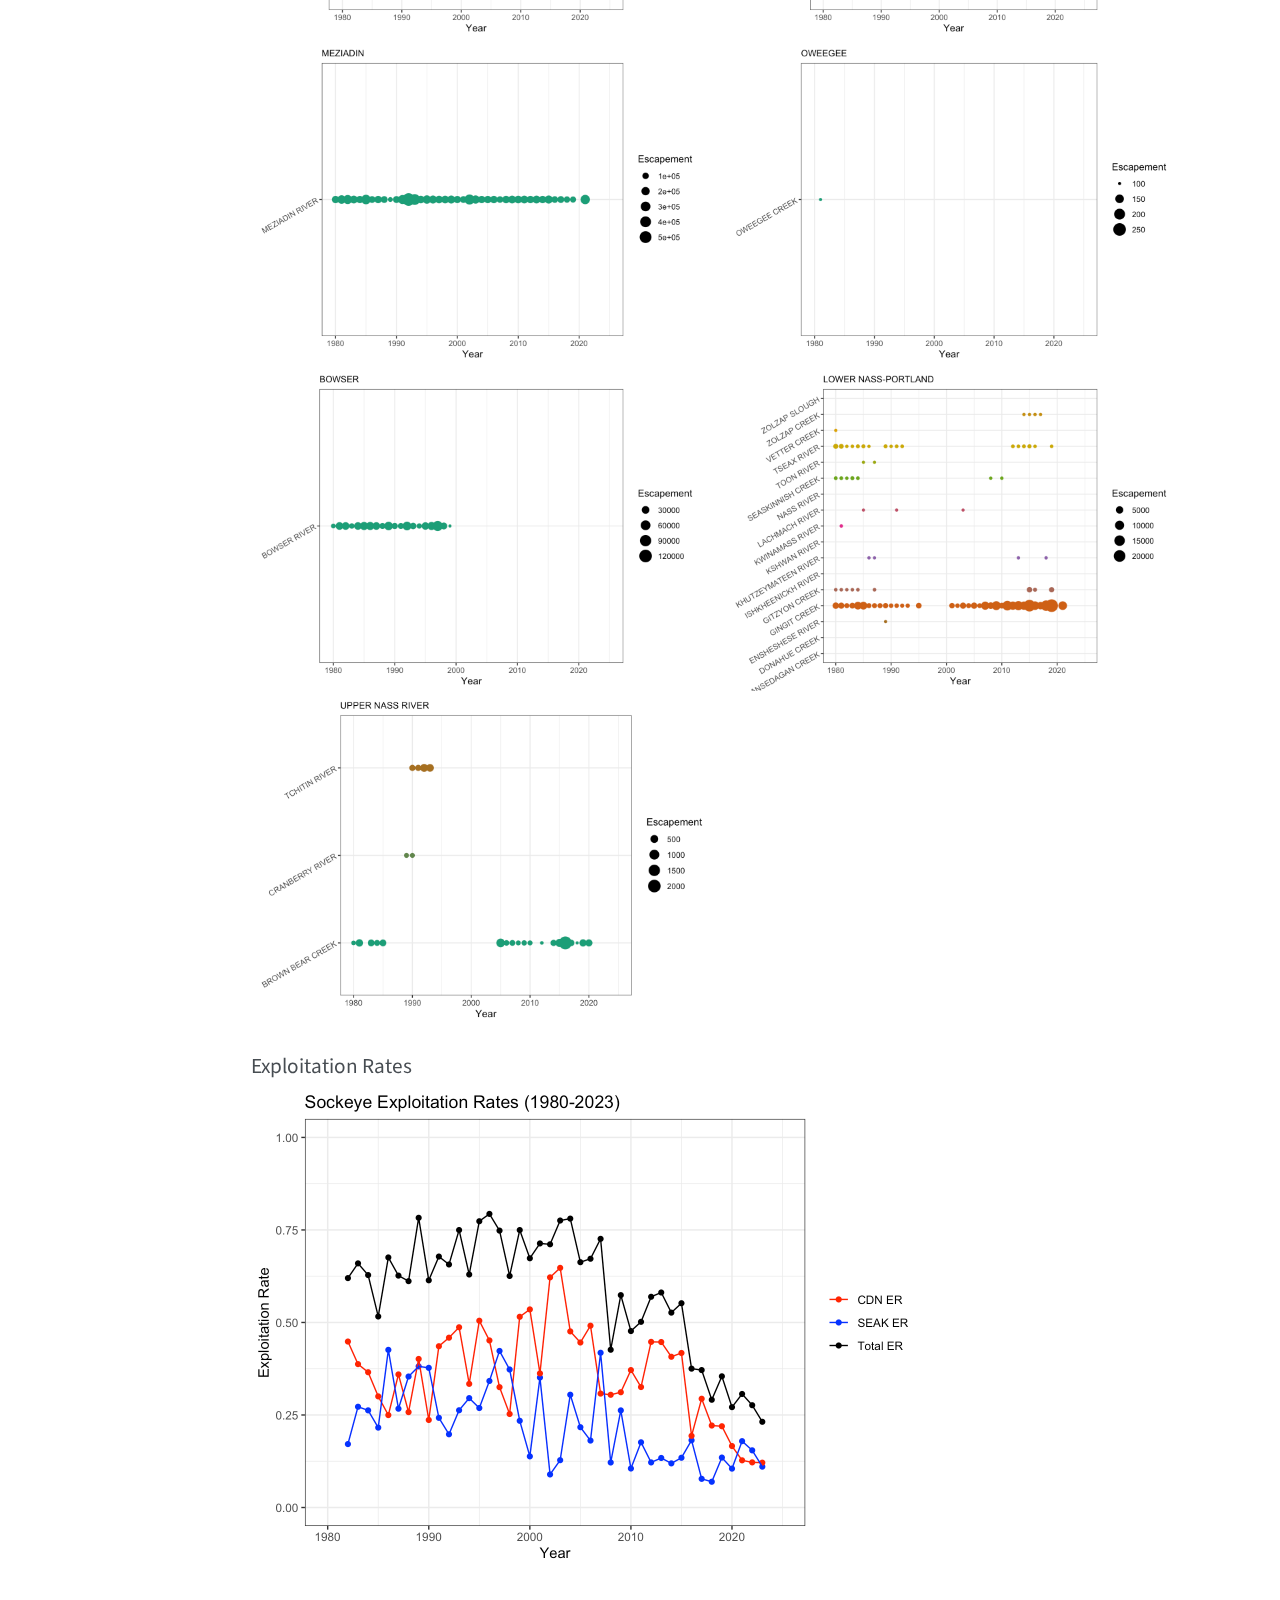
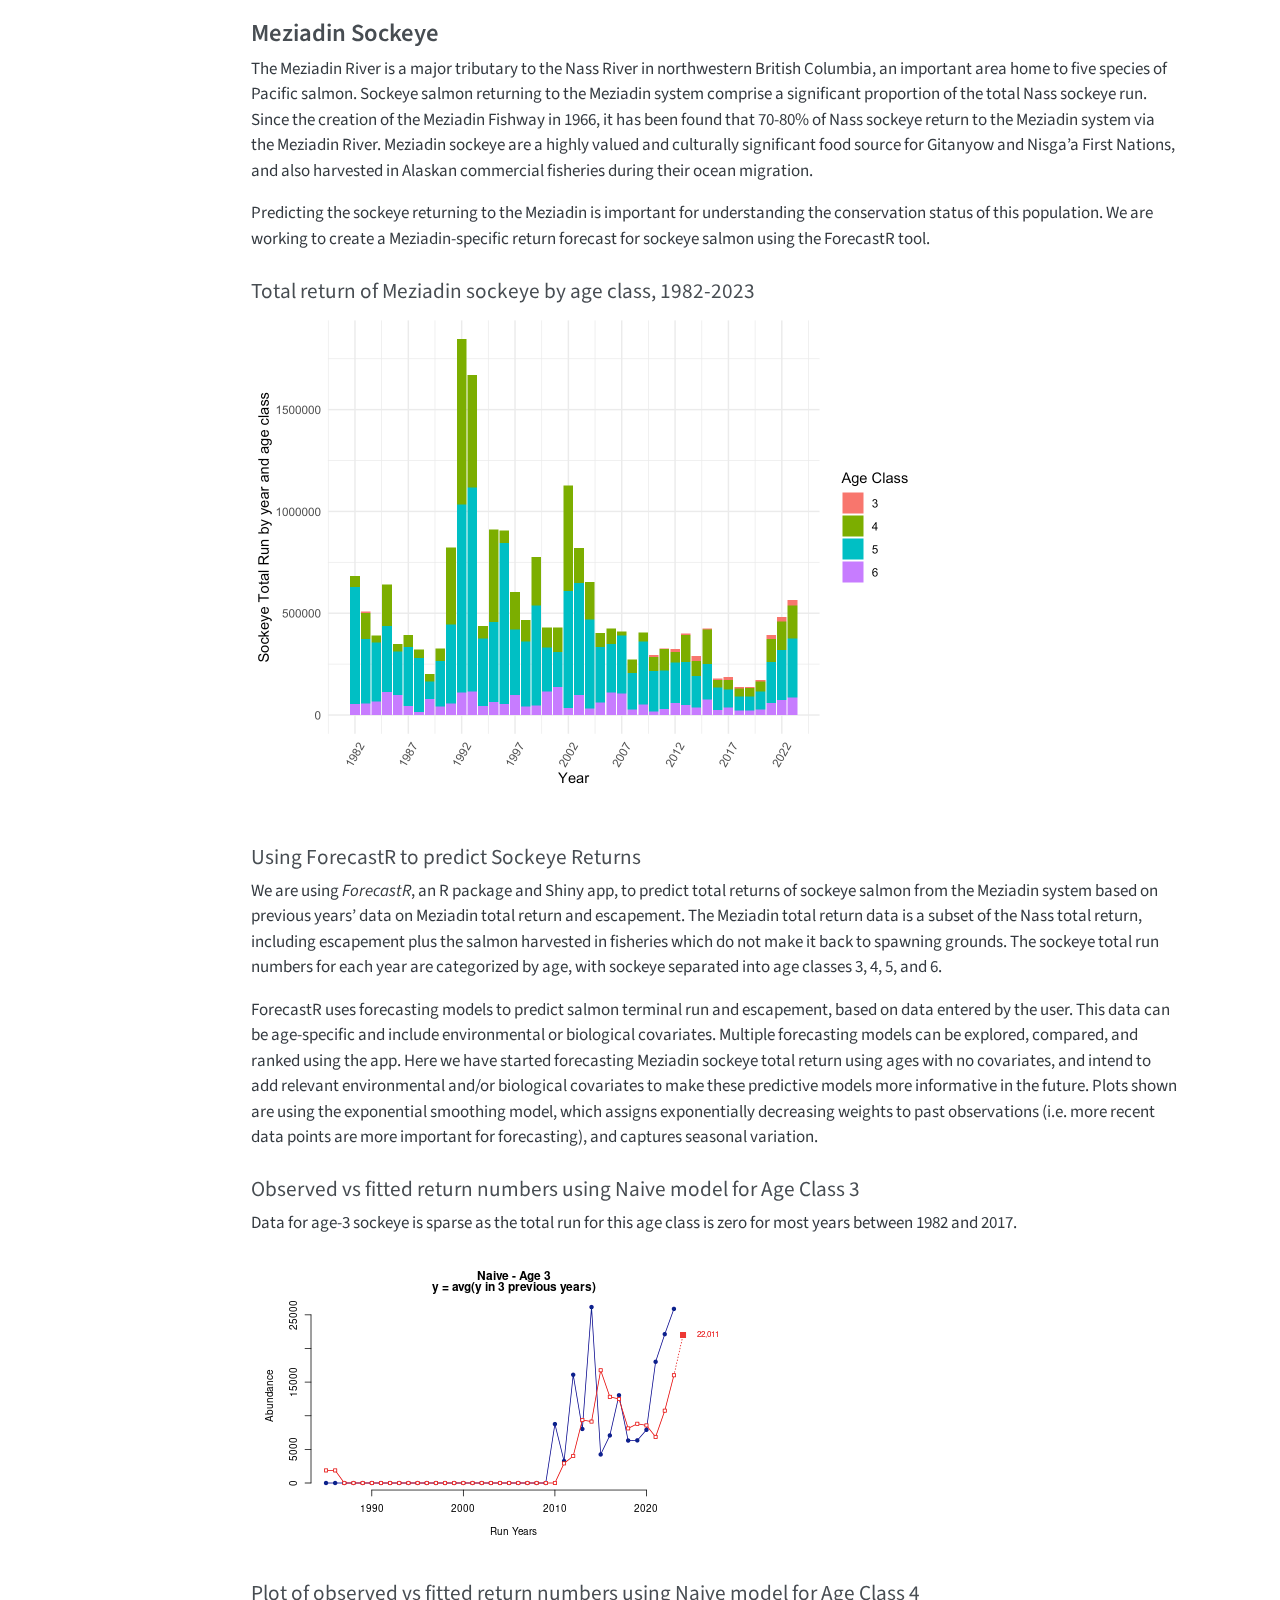
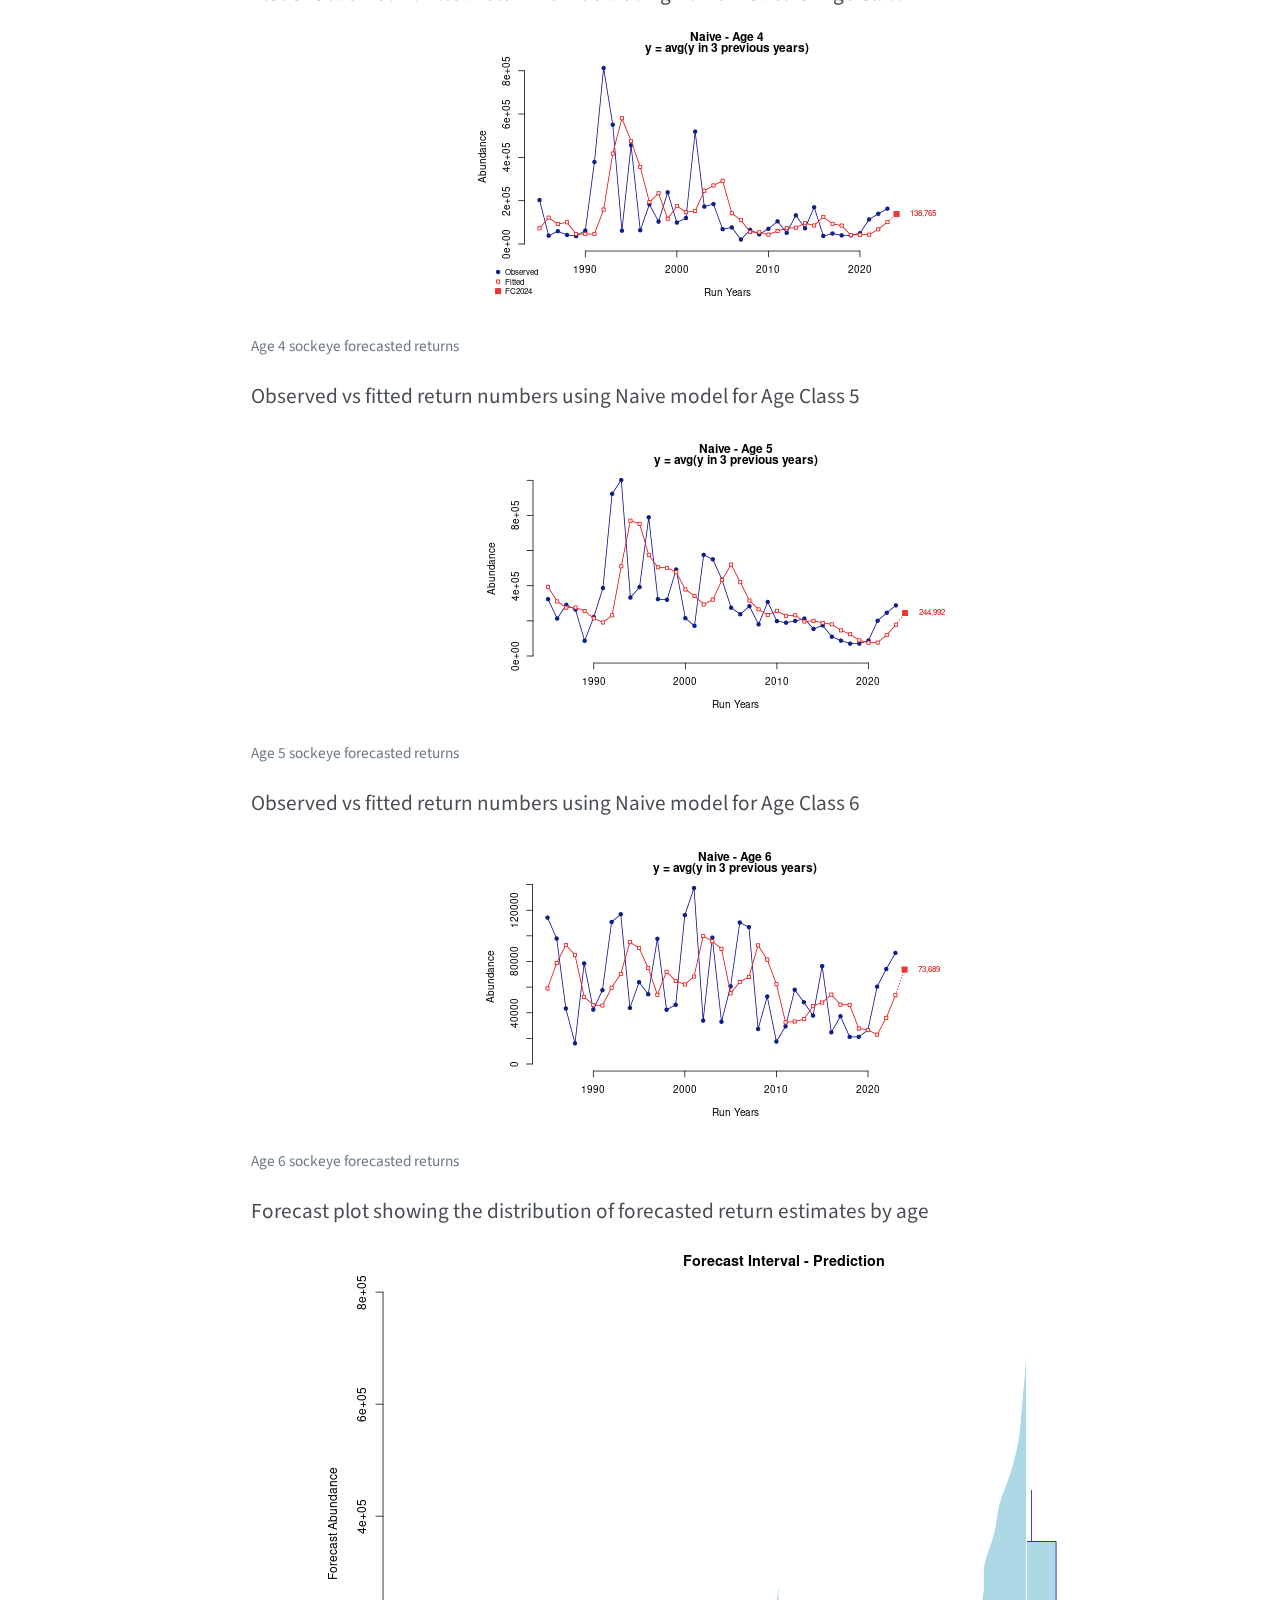
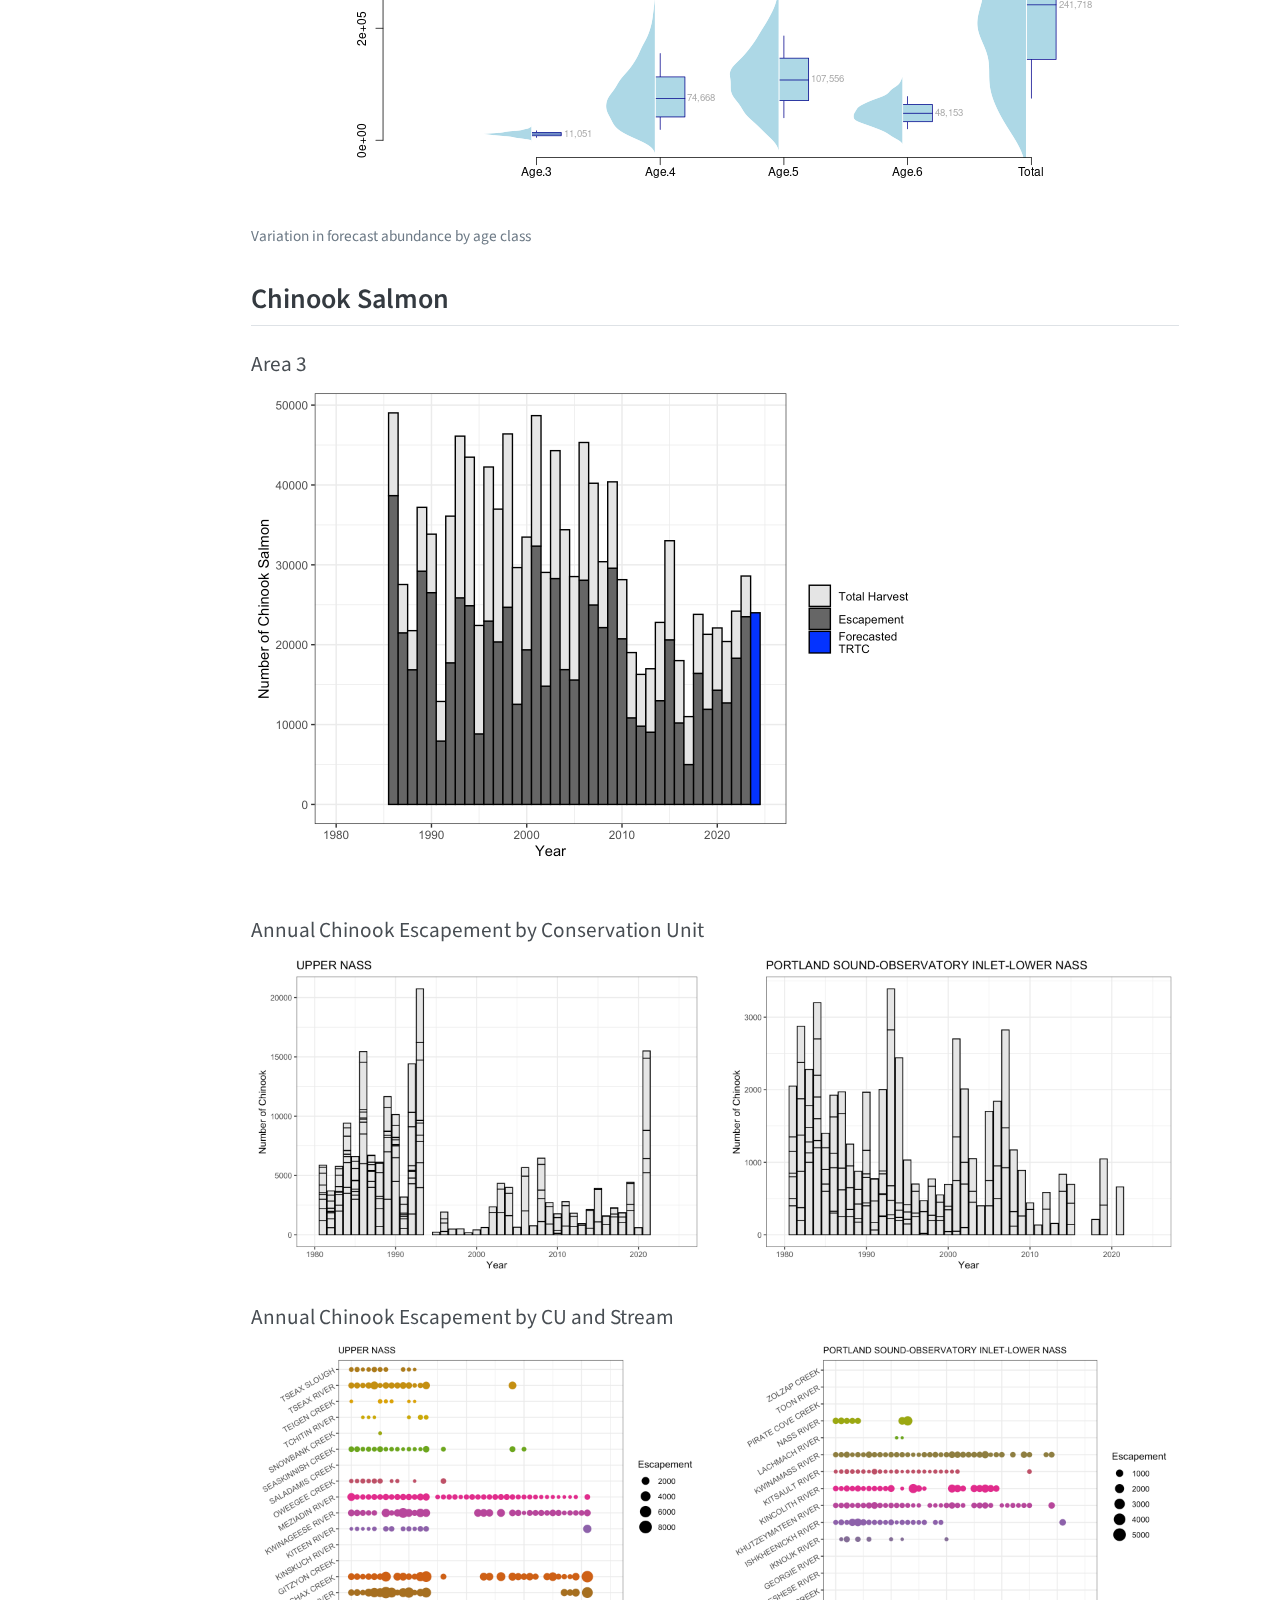
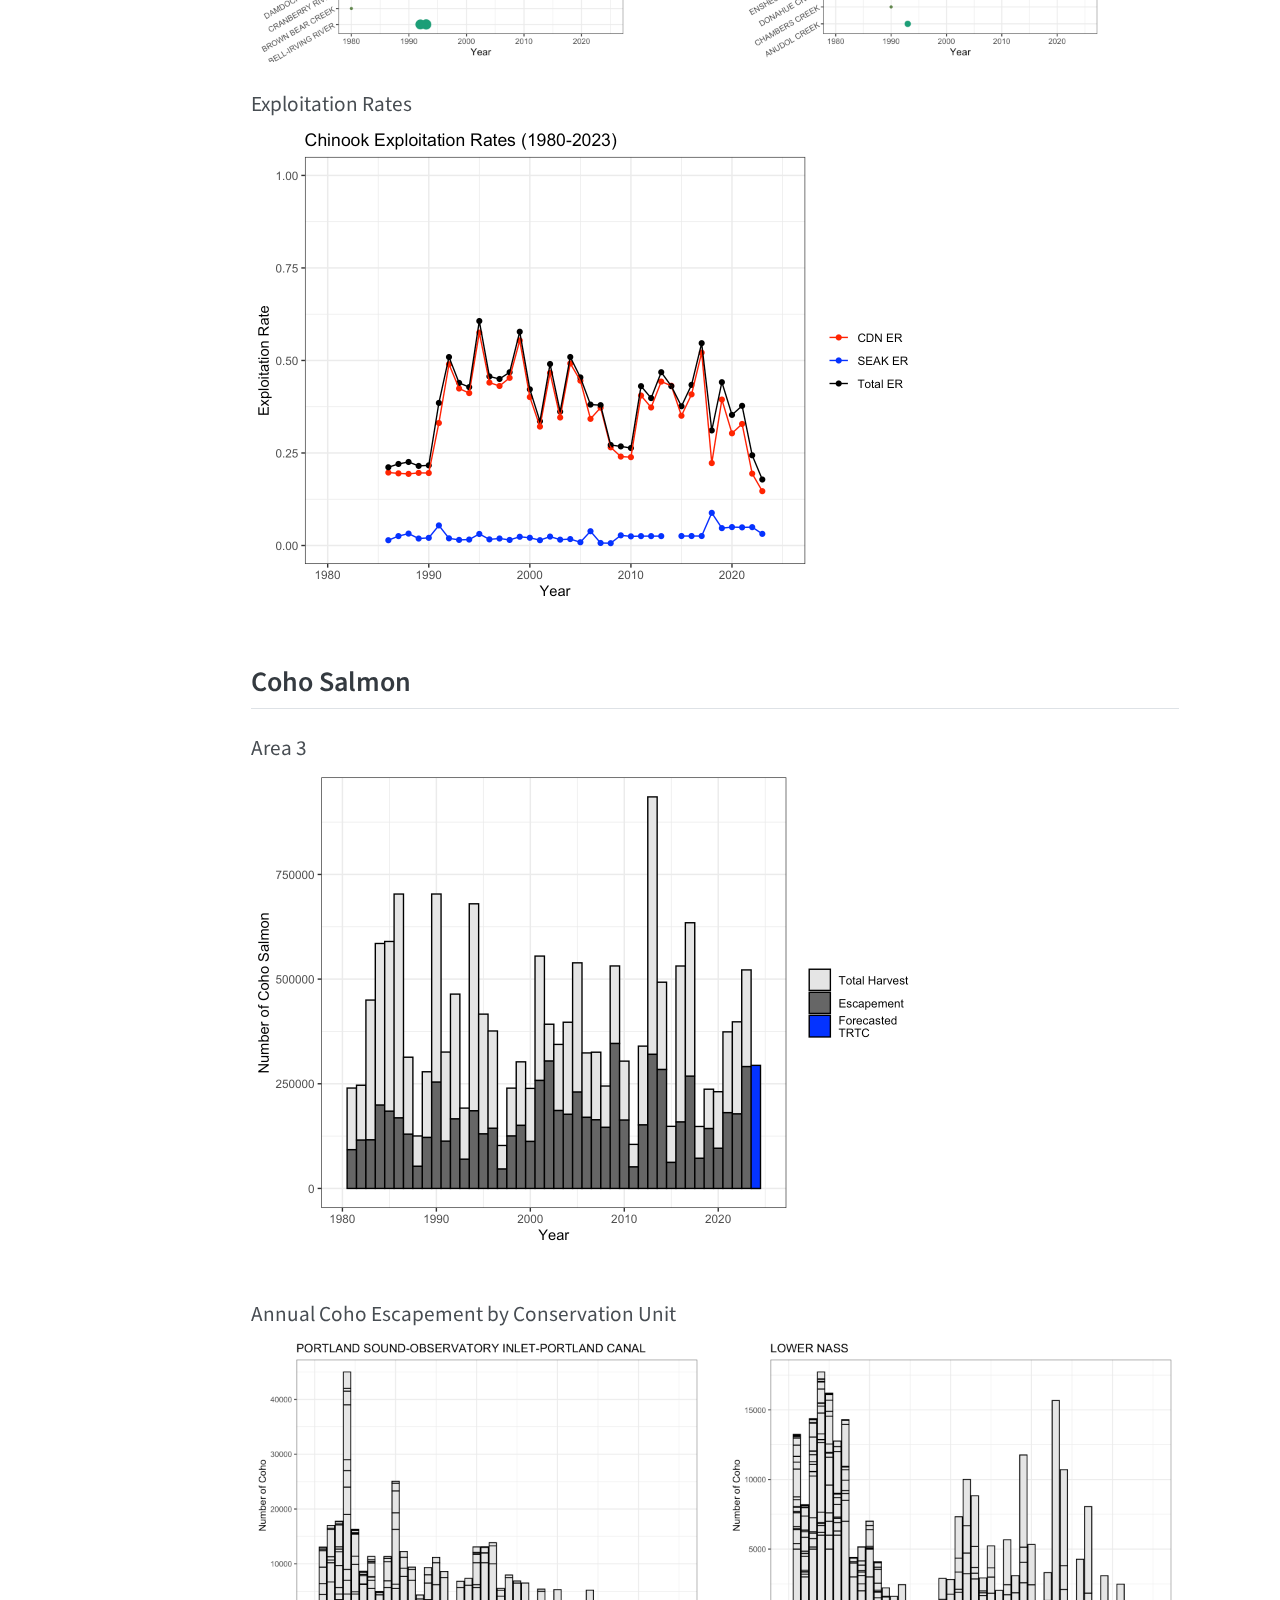
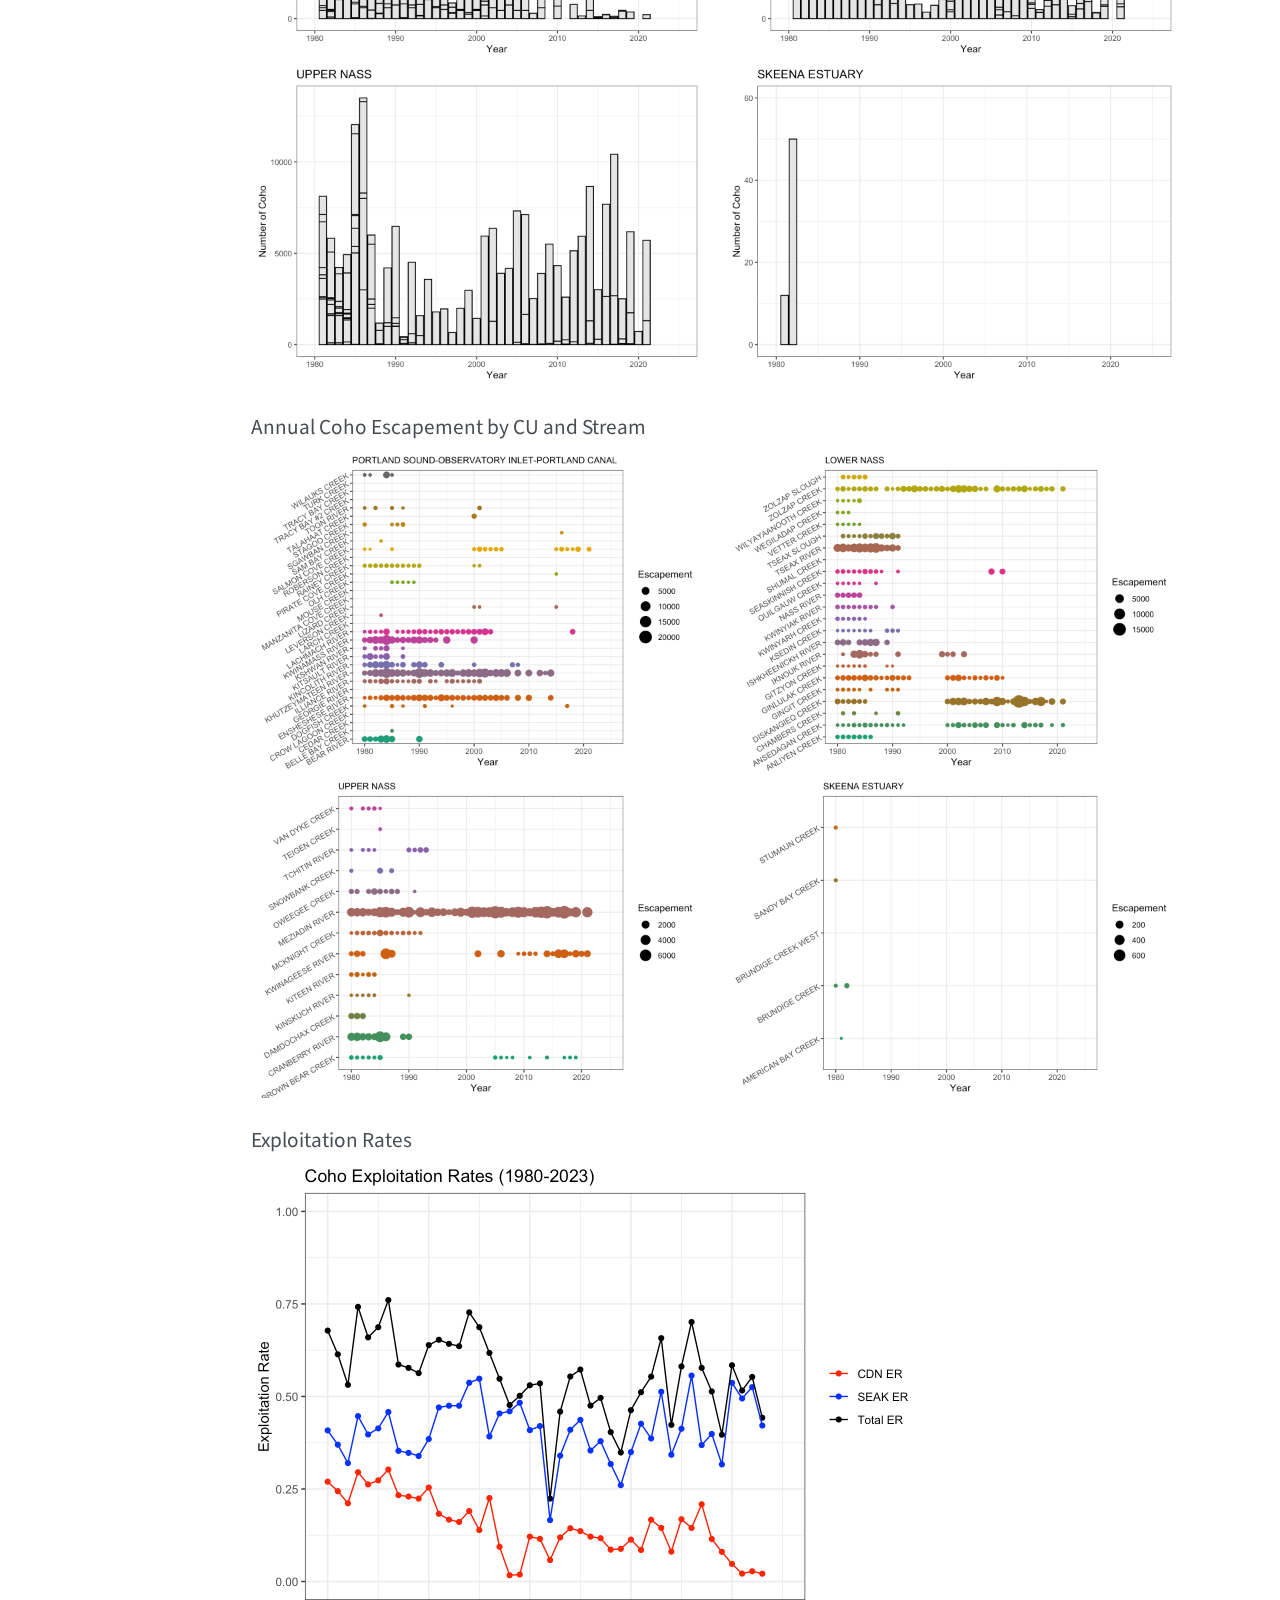
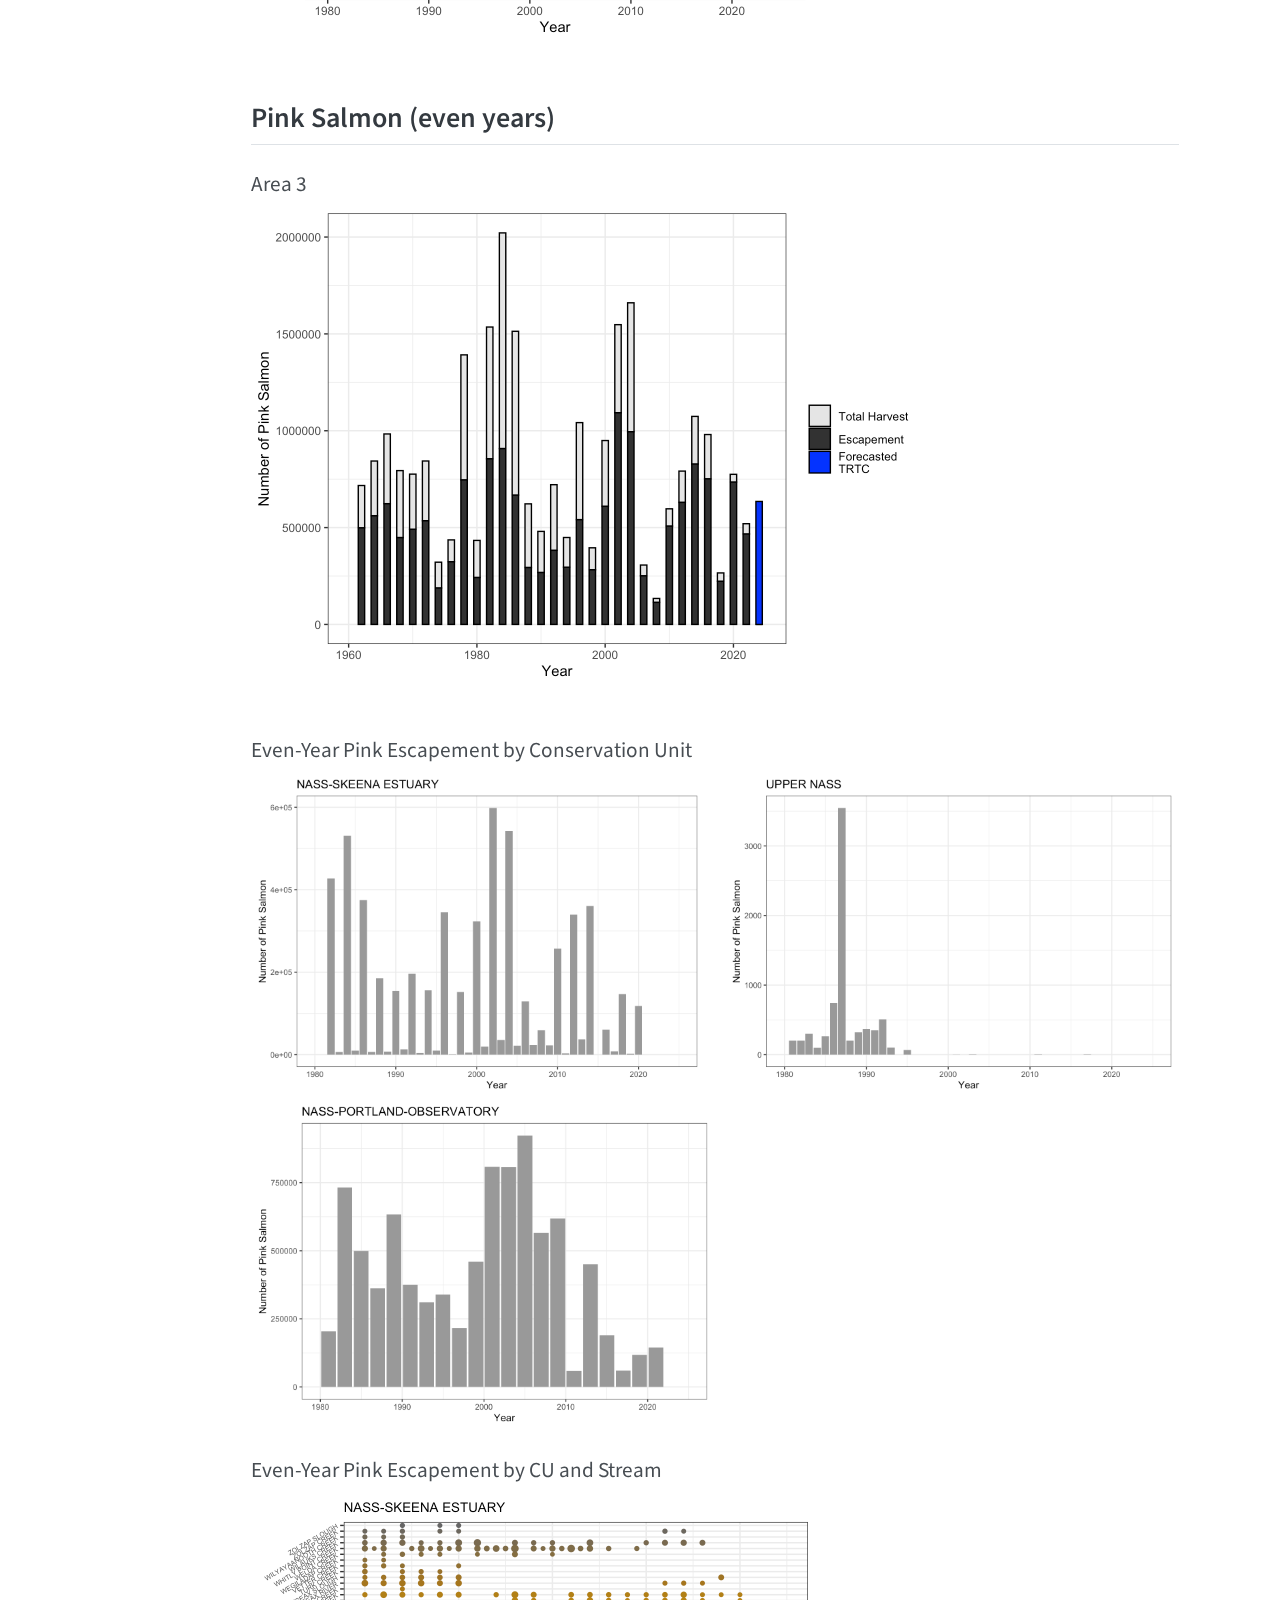
==== commit 38bc0f4c: "Nass resource doc - change figure sizing / layout" ====
--- a/docs/nass-data-summaries.html
+++ b/docs/nass-data-summaries.html
@@ -2,12 +2,12 @@
 <html xmlns="http://www.w3.org/1999/xhtml" lang="en" xml:lang="en"><head>
 
 <meta charset="utf-8">
-<meta name="generator" content="quarto-1.4.553">
+<meta name="generator" content="quarto-1.5.57">
 
 <meta name="viewport" content="width=device-width, initial-scale=1.0, user-scalable=yes">
 
 
-<title>nass-data-summaries - Nass Data Summary</title>
+<title>Nass Data Summary – nass-data-summaries</title>
 <style>
 code{white-space: pre-wrap;}
 span.smallcaps{font-variant: small-caps;}
@@ -82,33 +82,25 @@
    
   <ul>
   <li><a href="#background" id="toc-background" class="nav-link active" data-scroll-target="#background">Background</a></li>
+  <li><a href="#data-sources" id="toc-data-sources" class="nav-link" data-scroll-target="#data-sources">Data Sources</a></li>
   <li><a href="#summary" id="toc-summary" class="nav-link" data-scroll-target="#summary">Summary</a></li>
   <li><a href="#escapement-goals" id="toc-escapement-goals" class="nav-link" data-scroll-target="#escapement-goals">Escapement Goals</a></li>
   <li><a href="#sockeye-salmon" id="toc-sockeye-salmon" class="nav-link" data-scroll-target="#sockeye-salmon">Sockeye Salmon</a>
   <ul class="collapse">
   <li><a href="#meziadin-sockeye" id="toc-meziadin-sockeye" class="nav-link" data-scroll-target="#meziadin-sockeye">Meziadin Sockeye</a></li>
   </ul></li>
-  <li><a href="#total-return-of-meziadin-sockeye-by-age-class-1982-2023" id="toc-total-return-of-meziadin-sockeye-by-age-class-1982-2023" class="nav-link" data-scroll-target="#total-return-of-meziadin-sockeye-by-age-class-1982-2023">Total return of Meziadin sockeye by age class, 1982-2023</a></li>
-  <li><a href="#using-forecastr-to-predict-sockeye-returns" id="toc-using-forecastr-to-predict-sockeye-returns" class="nav-link" data-scroll-target="#using-forecastr-to-predict-sockeye-returns">Using ForecastR to predict Sockeye Returns</a>
-  <ul class="collapse">
-  <li><a href="#observed-vs-fitted-return-numbers-using-naive-model-for-age-class-3" id="toc-observed-vs-fitted-return-numbers-using-naive-model-for-age-class-3" class="nav-link" data-scroll-target="#observed-vs-fitted-return-numbers-using-naive-model-for-age-class-3">Observed vs fitted return numbers using Naive model for Age Class 3</a></li>
-  <li><a href="#plot-of-observed-vs-fitted-return-numbers-using-naive-model-for-age-class-4" id="toc-plot-of-observed-vs-fitted-return-numbers-using-naive-model-for-age-class-4" class="nav-link" data-scroll-target="#plot-of-observed-vs-fitted-return-numbers-using-naive-model-for-age-class-4">Plot of observed vs fitted return numbers using Naive model for Age Class 4</a></li>
-  <li><a href="#observed-vs-fitted-return-numbers-using-naive-model-for-age-class-5" id="toc-observed-vs-fitted-return-numbers-using-naive-model-for-age-class-5" class="nav-link" data-scroll-target="#observed-vs-fitted-return-numbers-using-naive-model-for-age-class-5">Observed vs fitted return numbers using Naive model for Age Class 5</a></li>
-  <li><a href="#observed-vs-fitted-return-numbers-using-naive-model-for-age-class-6" id="toc-observed-vs-fitted-return-numbers-using-naive-model-for-age-class-6" class="nav-link" data-scroll-target="#observed-vs-fitted-return-numbers-using-naive-model-for-age-class-6">Observed vs fitted return numbers using Naive model for Age Class 6</a></li>
-  <li><a href="#forecast-plot-showing-the-distribution-of-forecasted-return-estimates-by-age" id="toc-forecast-plot-showing-the-distribution-of-forecasted-return-estimates-by-age" class="nav-link" data-scroll-target="#forecast-plot-showing-the-distribution-of-forecasted-return-estimates-by-age">Forecast plot showing the distribution of forecasted return estimates by age</a></li>
   <li><a href="#chinook-salmon" id="toc-chinook-salmon" class="nav-link" data-scroll-target="#chinook-salmon">Chinook Salmon</a></li>
   <li><a href="#coho-salmon" id="toc-coho-salmon" class="nav-link" data-scroll-target="#coho-salmon">Coho Salmon</a></li>
   <li><a href="#pink-salmon-even-years" id="toc-pink-salmon-even-years" class="nav-link" data-scroll-target="#pink-salmon-even-years">Pink Salmon (even years)</a></li>
   <li><a href="#chum-salmon" id="toc-chum-salmon" class="nav-link" data-scroll-target="#chum-salmon">Chum Salmon</a></li>
   <li><a href="#steelhead-trout" id="toc-steelhead-trout" class="nav-link" data-scroll-target="#steelhead-trout">Steelhead Trout</a></li>
-  </ul></li>
   <li><a href="#references" id="toc-references" class="nav-link" data-scroll-target="#references">References</a></li>
   </ul>
 </nav>
 </nav>
 <div id="quarto-sidebar-glass" class="quarto-sidebar-collapse-item" data-bs-toggle="collapse" data-bs-target=".quarto-sidebar-collapse-item"></div>
 <!-- margin-sidebar -->
-    <div id="quarto-margin-sidebar" class="sidebar margin-sidebar">
+    <div id="quarto-margin-sidebar" class="sidebar margin-sidebar zindex-bottom">
     </div>
 <!-- main -->
 <main class="content" id="quarto-document-content">
@@ -137,6 +129,17 @@
 <h2 class="anchored" data-anchor-id="background">Background</h2>
 <p>This resource document shows information on salmon escapement and harvest (Canadian and total exploitation) in the Nass watershed. We display escapement for Area 3 (Nass) overall, escapement by Conservation Unit and stream, and exploitation rates for each salmon species. TRTC for steelhead trout in the Nass watershed is also presented. We are also working to forecast sockeye returns for the Meziadin system specifically, and show preliminary results from forecast models here.</p>
 </section>
+<section id="data-sources" class="level2">
+<h2 class="anchored" data-anchor-id="data-sources">Data Sources</h2>
+<p>Data comes from the following sources</p>
+<ul>
+<li>Summary section - includes total ER, Cdn harvest, total run (salmon.rds and exploitation.rds) ?</li>
+<li>Escapement goals section - (nass salmon escapement goals.csv) ? For each species:</li>
+<li>Area 3 total harvest, total escapement, and forecasted TRTC (nass vs mez TR TE new.csv and nass data 240313.xlsx and nass combined stat area data 240313.csv)</li>
+<li>Escapement by CU and stream (NUSEDS escapement by CU 20220902.csv) - this comes from NUSEDS database (from DFO)</li>
+<li>Exploitation rates (nass combined stat area data 240313.csv)</li>
+</ul>
+</section>
 <section id="summary" class="level2">
 <h2 class="anchored" data-anchor-id="summary">Summary</h2>
 <div class="cell">
@@ -160,13 +163,18 @@
 </div>
 </div>
 </div>
-<p>Map showing the Nass watershed extent (figure taken from Peter Hall’s CSAS paper on Skeena / Nass ) <img src="nass-map.jpg" class="img-fluid" alt="Nass watershed map"></p>
+<p>Map showing the Nass watershed extent (figure taken from Peter Hall’s CSAS paper on Skeena / Nass )</p>
+<div class="quarto-figure quarto-figure-center">
+<figure class="figure">
+<p><img src="nass-map.png" class="img-fluid figure-img" width="400"></p>
+<figcaption>Map</figcaption>
+</figure>
+</div>
 </section>
 <section id="sockeye-salmon" class="level2">
 <h2 class="anchored" data-anchor-id="sockeye-salmon">Sockeye Salmon</h2>
-<ol type="a">
-<li>Area 3</li>
-</ol>
+<section id="area-3" class="level4">
+<h4 class="anchored" data-anchor-id="area-3">Area 3</h4>
 <div class="cell">
 <div class="cell-output-display">
 <div>
@@ -176,9 +184,9 @@
 </div>
 </div>
 </div>
-<ol start="2" type="a">
-<li>Escapement by Conservation Unit</li>
-</ol>
+</section>
+<section id="annual-sockeye-escapement-by-conservation-unit" class="level4">
+<h4 class="anchored" data-anchor-id="annual-sockeye-escapement-by-conservation-unit">Annual Sockeye Escapement by Conservation Unit</h4>
 <div>
 
 </div>
@@ -221,62 +229,54 @@
 </div>
 </div>
 </div>
-<ol start="3" type="a">
-<li>Escapement by CU and Stream</li>
-</ol>
-<div>
-
-</div>
-<div class="cell quarto-layout-panel" data-layout-ncol="1">
-<div class="quarto-layout-row">
-<div class="quarto-layout-cell" style="flex-basis: 100.0%;justify-content: center;">
+</section>
+<section id="annual-sockeye-escapement-by-cu-and-stream" class="level4">
+<h4 class="anchored" data-anchor-id="annual-sockeye-escapement-by-cu-and-stream">Annual Sockeye Escapement by CU and Stream</h4>
+<div>
+
+</div>
+<div class="cell quarto-layout-panel" data-layout-ncol="2">
+<div class="quarto-layout-row">
+<div class="quarto-layout-cell" style="flex-basis: 50.0%;justify-content: center;">
 <p><img src="nass-data-summaries_files/figure-html/plot annual escapement by CU and stream-1.png" class="img-fluid" width="672"></p>
 </div>
-</div>
-<div class="quarto-layout-row">
-<div class="quarto-layout-cell" style="flex-basis: 100.0%;justify-content: center;">
+<div class="quarto-layout-cell" style="flex-basis: 50.0%;justify-content: center;">
 <p><img src="nass-data-summaries_files/figure-html/plot annual escapement by CU and stream-2.png" class="img-fluid" width="672"></p>
 </div>
 </div>
 <div class="quarto-layout-row">
-<div class="quarto-layout-cell" style="flex-basis: 100.0%;justify-content: center;">
+<div class="quarto-layout-cell" style="flex-basis: 50.0%;justify-content: center;">
 <p><img src="nass-data-summaries_files/figure-html/plot annual escapement by CU and stream-3.png" class="img-fluid" width="672"></p>
 </div>
-</div>
-<div class="quarto-layout-row">
-<div class="quarto-layout-cell" style="flex-basis: 100.0%;justify-content: center;">
+<div class="quarto-layout-cell" style="flex-basis: 50.0%;justify-content: center;">
 <p><img src="nass-data-summaries_files/figure-html/plot annual escapement by CU and stream-4.png" class="img-fluid" width="672"></p>
 </div>
 </div>
 <div class="quarto-layout-row">
-<div class="quarto-layout-cell" style="flex-basis: 100.0%;justify-content: center;">
+<div class="quarto-layout-cell" style="flex-basis: 50.0%;justify-content: center;">
 <p><img src="nass-data-summaries_files/figure-html/plot annual escapement by CU and stream-5.png" class="img-fluid" width="672"></p>
 </div>
-</div>
-<div class="quarto-layout-row">
-<div class="quarto-layout-cell" style="flex-basis: 100.0%;justify-content: center;">
+<div class="quarto-layout-cell" style="flex-basis: 50.0%;justify-content: center;">
 <p><img src="nass-data-summaries_files/figure-html/plot annual escapement by CU and stream-6.png" class="img-fluid" width="672"></p>
 </div>
 </div>
 <div class="quarto-layout-row">
-<div class="quarto-layout-cell" style="flex-basis: 100.0%;justify-content: center;">
+<div class="quarto-layout-cell" style="flex-basis: 50.0%;justify-content: center;">
 <p><img src="nass-data-summaries_files/figure-html/plot annual escapement by CU and stream-7.png" class="img-fluid" width="672"></p>
 </div>
-</div>
-<div class="quarto-layout-row">
-<div class="quarto-layout-cell" style="flex-basis: 100.0%;justify-content: center;">
+<div class="quarto-layout-cell" style="flex-basis: 50.0%;justify-content: center;">
 <p><img src="nass-data-summaries_files/figure-html/plot annual escapement by CU and stream-8.png" class="img-fluid" width="672"></p>
 </div>
 </div>
 <div class="quarto-layout-row">
-<div class="quarto-layout-cell" style="flex-basis: 100.0%;justify-content: center;">
+<div class="quarto-layout-cell" style="flex-basis: 50.0%;justify-content: center;">
 <p><img src="nass-data-summaries_files/figure-html/plot annual escapement by CU and stream-9.png" class="img-fluid" width="672"></p>
 </div>
 </div>
 </div>
-<ol start="4" type="a">
-<li>Exploitation Rates</li>
-</ol>
+</section>
+<section id="exploitation-rates" class="level4">
+<h4 class="anchored" data-anchor-id="exploitation-rates">Exploitation Rates</h4>
 <div class="cell">
 <div class="cell-output-display">
 <div>
@@ -286,14 +286,13 @@
 </div>
 </div>
 </div>
+</section>
 <section id="meziadin-sockeye" class="level3">
 <h3 class="anchored" data-anchor-id="meziadin-sockeye">Meziadin Sockeye</h3>
 <p>The Meziadin River is a major tributary to the Nass River in northwestern British Columbia, an important area home to five species of Pacific salmon. Sockeye salmon returning to the Meziadin system comprise a significant proportion of the total Nass sockeye run. Since the creation of the Meziadin Fishway in 1966, it has been found that 70-80% of Nass sockeye return to the Meziadin system via the Meziadin River. Meziadin sockeye are a highly valued and culturally significant food source for Gitanyow and Nisga’a First Nations, and also harvested in Alaskan commercial fisheries during their ocean migration.</p>
 <p>Predicting the sockeye returning to the Meziadin is important for understanding the conservation status of this population. We are working to create a Meziadin-specific return forecast for sockeye salmon using the ForecastR tool.</p>
-</section>
-</section>
-<section id="total-return-of-meziadin-sockeye-by-age-class-1982-2023" class="level2">
-<h2 class="anchored" data-anchor-id="total-return-of-meziadin-sockeye-by-age-class-1982-2023">Total return of Meziadin sockeye by age class, 1982-2023</h2>
+<section id="total-return-of-meziadin-sockeye-by-age-class-1982-2023" class="level4">
+<h4 class="anchored" data-anchor-id="total-return-of-meziadin-sockeye-by-age-class-1982-2023">Total return of Meziadin sockeye by age class, 1982-2023</h4>
 <div class="cell">
 <div class="cell-output-display">
 <div>
@@ -304,18 +303,19 @@
 </div>
 </div>
 </section>
-<section id="using-forecastr-to-predict-sockeye-returns" class="level1">
-<h1>Using ForecastR to predict Sockeye Returns</h1>
+<section id="using-forecastr-to-predict-sockeye-returns" class="level4">
+<h4 class="anchored" data-anchor-id="using-forecastr-to-predict-sockeye-returns">Using ForecastR to predict Sockeye Returns</h4>
 <p>We are using <em>ForecastR</em>, an R package and Shiny app, to predict total returns of sockeye salmon from the Meziadin system based on previous years’ data on Meziadin total return and escapement. The Meziadin total return data is a subset of the Nass total return, including escapement plus the salmon harvested in fisheries which do not make it back to spawning grounds. The sockeye total run numbers for each year are categorized by age, with sockeye separated into age classes 3, 4, 5, and 6.</p>
 <p>ForecastR uses forecasting models to predict salmon terminal run and escapement, based on data entered by the user. This data can be age-specific and include environmental or biological covariates. Multiple forecasting models can be explored, compared, and ranked using the app. Here we have started forecasting Meziadin sockeye total return using ages with no covariates, and intend to add relevant environmental and/or biological covariates to make these predictive models more informative in the future. Plots shown are using the exponential smoothing model, which assigns exponentially decreasing weights to past observations (i.e.&nbsp;more recent data points are more important for forecasting), and captures seasonal variation.</p>
-<section id="observed-vs-fitted-return-numbers-using-naive-model-for-age-class-3" class="level2">
-<h2 class="anchored" data-anchor-id="observed-vs-fitted-return-numbers-using-naive-model-for-age-class-3">Observed vs fitted return numbers using Naive model for Age Class 3</h2>
+</section>
+<section id="observed-vs-fitted-return-numbers-using-naive-model-for-age-class-3" class="level4">
+<h4 class="anchored" data-anchor-id="observed-vs-fitted-return-numbers-using-naive-model-for-age-class-3">Observed vs fitted return numbers using Naive model for Age Class 3</h4>
 <p>Data for age-3 sockeye is sparse as the total run for this age class is zero for most years between 1982 and 2017.</p>
 <p><img src="age3_naive.png" class="img-fluid" alt="Age 3 sockeye forecasted returns"><br>
 </p>
 </section>
-<section id="plot-of-observed-vs-fitted-return-numbers-using-naive-model-for-age-class-4" class="level2">
-<h2 class="anchored" data-anchor-id="plot-of-observed-vs-fitted-return-numbers-using-naive-model-for-age-class-4">Plot of observed vs fitted return numbers using Naive model for Age Class 4</h2>
+<section id="plot-of-observed-vs-fitted-return-numbers-using-naive-model-for-age-class-4" class="level4">
+<h4 class="anchored" data-anchor-id="plot-of-observed-vs-fitted-return-numbers-using-naive-model-for-age-class-4">Plot of observed vs fitted return numbers using Naive model for Age Class 4</h4>
 <div class="quarto-figure quarto-figure-center">
 <figure class="figure">
 <p><img src="age4_naive.png" class="img-fluid figure-img"></p>
@@ -323,8 +323,8 @@
 </figure>
 </div>
 </section>
-<section id="observed-vs-fitted-return-numbers-using-naive-model-for-age-class-5" class="level2">
-<h2 class="anchored" data-anchor-id="observed-vs-fitted-return-numbers-using-naive-model-for-age-class-5">Observed vs fitted return numbers using Naive model for Age Class 5</h2>
+<section id="observed-vs-fitted-return-numbers-using-naive-model-for-age-class-5" class="level4">
+<h4 class="anchored" data-anchor-id="observed-vs-fitted-return-numbers-using-naive-model-for-age-class-5">Observed vs fitted return numbers using Naive model for Age Class 5</h4>
 <div class="quarto-figure quarto-figure-center">
 <figure class="figure">
 <p><img src="age5_naive.png" class="img-fluid figure-img"></p>
@@ -332,8 +332,8 @@
 </figure>
 </div>
 </section>
-<section id="observed-vs-fitted-return-numbers-using-naive-model-for-age-class-6" class="level2">
-<h2 class="anchored" data-anchor-id="observed-vs-fitted-return-numbers-using-naive-model-for-age-class-6">Observed vs fitted return numbers using Naive model for Age Class 6</h2>
+<section id="observed-vs-fitted-return-numbers-using-naive-model-for-age-class-6" class="level4">
+<h4 class="anchored" data-anchor-id="observed-vs-fitted-return-numbers-using-naive-model-for-age-class-6">Observed vs fitted return numbers using Naive model for Age Class 6</h4>
 <div class="quarto-figure quarto-figure-center">
 <figure class="figure">
 <p><img src="age6_naive.png" class="img-fluid figure-img"></p>
@@ -341,8 +341,8 @@
 </figure>
 </div>
 </section>
-<section id="forecast-plot-showing-the-distribution-of-forecasted-return-estimates-by-age" class="level2">
-<h2 class="anchored" data-anchor-id="forecast-plot-showing-the-distribution-of-forecasted-return-estimates-by-age">Forecast plot showing the distribution of forecasted return estimates by age</h2>
+<section id="forecast-plot-showing-the-distribution-of-forecasted-return-estimates-by-age" class="level4">
+<h4 class="anchored" data-anchor-id="forecast-plot-showing-the-distribution-of-forecasted-return-estimates-by-age">Forecast plot showing the distribution of forecasted return estimates by age</h4>
 <div class="quarto-figure quarto-figure-center">
 <figure class="figure">
 <p><img src="forecastplot.png" class="img-fluid figure-img"></p>
@@ -350,11 +350,12 @@
 </figure>
 </div>
 </section>
+</section>
+</section>
 <section id="chinook-salmon" class="level2">
 <h2 class="anchored" data-anchor-id="chinook-salmon">Chinook Salmon</h2>
-<ol type="a">
-<li>Area 3</li>
-</ol>
+<section id="area-3-1" class="level4">
+<h4 class="anchored" data-anchor-id="area-3-1">Area 3</h4>
 <div class="cell">
 <div class="cell-output-display">
 <div>
@@ -364,9 +365,9 @@
 </div>
 </div>
 </div>
-<ol start="2" type="a">
-<li>Escapement by Conservation Unit</li>
-</ol>
+</section>
+<section id="annual-chinook-escapement-by-conservation-unit" class="level4">
+<h4 class="anchored" data-anchor-id="annual-chinook-escapement-by-conservation-unit">Annual Chinook Escapement by Conservation Unit</h4>
 <div>
 
 </div>
@@ -380,27 +381,25 @@
 </div>
 </div>
 </div>
-<ol start="3" type="a">
-<li>Escapement by CU and Stream</li>
-</ol>
-<div>
-
-</div>
-<div class="cell quarto-layout-panel" data-layout-ncol="1">
-<div class="quarto-layout-row">
-<div class="quarto-layout-cell" style="flex-basis: 100.0%;justify-content: center;">
+</section>
+<section id="annual-chinook-escapement-by-cu-and-stream" class="level4">
+<h4 class="anchored" data-anchor-id="annual-chinook-escapement-by-cu-and-stream">Annual Chinook Escapement by CU and Stream</h4>
+<div>
+
+</div>
+<div class="cell quarto-layout-panel" data-layout-ncol="2">
+<div class="quarto-layout-row">
+<div class="quarto-layout-cell" style="flex-basis: 50.0%;justify-content: center;">
 <p><img src="nass-data-summaries_files/figure-html/plot chinook annual escapement by CU and stream-1.png" class="img-fluid" width="672"></p>
 </div>
-</div>
-<div class="quarto-layout-row">
-<div class="quarto-layout-cell" style="flex-basis: 100.0%;justify-content: center;">
+<div class="quarto-layout-cell" style="flex-basis: 50.0%;justify-content: center;">
 <p><img src="nass-data-summaries_files/figure-html/plot chinook annual escapement by CU and stream-2.png" class="img-fluid" width="672"></p>
 </div>
 </div>
 </div>
-<ol start="4" type="a">
-<li>Exploitation Rates</li>
-</ol>
+</section>
+<section id="exploitation-rates-1" class="level4">
+<h4 class="anchored" data-anchor-id="exploitation-rates-1">Exploitation Rates</h4>
 <div class="cell">
 <div class="cell-output-display">
 <div>
@@ -410,12 +409,12 @@
 </div>
 </div>
 </div>
+</section>
 </section>
 <section id="coho-salmon" class="level2">
 <h2 class="anchored" data-anchor-id="coho-salmon">Coho Salmon</h2>
-<ol type="a">
-<li>Area 3</li>
-</ol>
+<section id="area-3-2" class="level4">
+<h4 class="anchored" data-anchor-id="area-3-2">Area 3</h4>
 <div class="cell">
 <div class="cell-output-display">
 <div>
@@ -425,9 +424,9 @@
 </div>
 </div>
 </div>
-<ol start="2" type="a">
-<li>Escapement by Conservation Unit</li>
-</ol>
+</section>
+<section id="annual-coho-escapement-by-conservation-unit" class="level4">
+<h4 class="anchored" data-anchor-id="annual-coho-escapement-by-conservation-unit">Annual Coho Escapement by Conservation Unit</h4>
 <div>
 
 </div>
@@ -449,37 +448,33 @@
 </div>
 </div>
 </div>
-<ol start="3" type="a">
-<li>Escapement by CU and Stream</li>
-</ol>
-<div>
-
-</div>
-<div class="cell quarto-layout-panel" data-layout-ncol="1">
-<div class="quarto-layout-row">
-<div class="quarto-layout-cell" style="flex-basis: 100.0%;justify-content: center;">
+</section>
+<section id="annual-coho-escapement-by-cu-and-stream" class="level4">
+<h4 class="anchored" data-anchor-id="annual-coho-escapement-by-cu-and-stream">Annual Coho Escapement by CU and Stream</h4>
+<div>
+
+</div>
+<div class="cell quarto-layout-panel" data-layout-ncol="2">
+<div class="quarto-layout-row">
+<div class="quarto-layout-cell" style="flex-basis: 50.0%;justify-content: center;">
 <p><img src="nass-data-summaries_files/figure-html/plot coho annual escapement by CU and stream-1.png" class="img-fluid" width="672"></p>
 </div>
-</div>
-<div class="quarto-layout-row">
-<div class="quarto-layout-cell" style="flex-basis: 100.0%;justify-content: center;">
+<div class="quarto-layout-cell" style="flex-basis: 50.0%;justify-content: center;">
 <p><img src="nass-data-summaries_files/figure-html/plot coho annual escapement by CU and stream-2.png" class="img-fluid" width="672"></p>
 </div>
 </div>
 <div class="quarto-layout-row">
-<div class="quarto-layout-cell" style="flex-basis: 100.0%;justify-content: center;">
+<div class="quarto-layout-cell" style="flex-basis: 50.0%;justify-content: center;">
 <p><img src="nass-data-summaries_files/figure-html/plot coho annual escapement by CU and stream-3.png" class="img-fluid" width="672"></p>
 </div>
-</div>
-<div class="quarto-layout-row">
-<div class="quarto-layout-cell" style="flex-basis: 100.0%;justify-content: center;">
+<div class="quarto-layout-cell" style="flex-basis: 50.0%;justify-content: center;">
 <p><img src="nass-data-summaries_files/figure-html/plot coho annual escapement by CU and stream-4.png" class="img-fluid" width="672"></p>
 </div>
 </div>
 </div>
-<ol start="4" type="a">
-<li>Exploitation Rates</li>
-</ol>
+</section>
+<section id="exploitation-rates-2" class="level4">
+<h4 class="anchored" data-anchor-id="exploitation-rates-2">Exploitation Rates</h4>
 <div class="cell">
 <div class="cell-output-display">
 <div>
@@ -489,12 +484,12 @@
 </div>
 </div>
 </div>
+</section>
 </section>
 <section id="pink-salmon-even-years" class="level2">
 <h2 class="anchored" data-anchor-id="pink-salmon-even-years">Pink Salmon (even years)</h2>
-<ol type="a">
-<li>Area 3</li>
-</ol>
+<section id="area-3-3" class="level4">
+<h4 class="anchored" data-anchor-id="area-3-3">Area 3</h4>
 <div class="cell">
 <div class="cell-output-display">
 <div>
@@ -504,32 +499,30 @@
 </div>
 </div>
 </div>
-<ol start="2" type="a">
-<li>Escapement by Conservation Unit</li>
-</ol>
-<div>
-
-</div>
-<div class="cell quarto-layout-panel" data-layout-ncol="1">
-<div class="quarto-layout-row">
-<div class="quarto-layout-cell" style="flex-basis: 100.0%;justify-content: center;">
+</section>
+<section id="even-year-pink-escapement-by-conservation-unit" class="level4">
+<h4 class="anchored" data-anchor-id="even-year-pink-escapement-by-conservation-unit">Even-Year Pink Escapement by Conservation Unit</h4>
+<div>
+
+</div>
+<div class="cell quarto-layout-panel" data-layout-ncol="2">
+<div class="quarto-layout-row">
+<div class="quarto-layout-cell" style="flex-basis: 50.0%;justify-content: center;">
 <p><img src="nass-data-summaries_files/figure-html/plot annual escapement by CU pink-1.png" class="img-fluid" width="672"></p>
 </div>
-</div>
-<div class="quarto-layout-row">
-<div class="quarto-layout-cell" style="flex-basis: 100.0%;justify-content: center;">
+<div class="quarto-layout-cell" style="flex-basis: 50.0%;justify-content: center;">
 <p><img src="nass-data-summaries_files/figure-html/plot annual escapement by CU pink-2.png" class="img-fluid" width="672"></p>
 </div>
 </div>
 <div class="quarto-layout-row">
-<div class="quarto-layout-cell" style="flex-basis: 100.0%;justify-content: center;">
+<div class="quarto-layout-cell" style="flex-basis: 50.0%;justify-content: center;">
 <p><img src="nass-data-summaries_files/figure-html/plot annual escapement by CU pink-3.png" class="img-fluid" width="672"></p>
 </div>
 </div>
 </div>
-<ol start="3" type="a">
-<li>Escapement by CU and Stream</li>
-</ol>
+</section>
+<section id="even-year-pink-escapement-by-cu-and-stream" class="level4">
+<h4 class="anchored" data-anchor-id="even-year-pink-escapement-by-cu-and-stream">Even-Year Pink Escapement by CU and Stream</h4>
 <div>
 
 </div>
@@ -550,9 +543,9 @@
 </div>
 </div>
 </div>
-<ol start="4" type="a">
-<li>Exploitation Rates</li>
-</ol>
+</section>
+<section id="exploitation-rates-3" class="level4">
+<h4 class="anchored" data-anchor-id="exploitation-rates-3">Exploitation Rates</h4>
 <div class="cell">
 <div class="cell-output-display">
 <div>
@@ -562,12 +555,12 @@
 </div>
 </div>
 </div>
+</section>
 </section>
 <section id="chum-salmon" class="level2">
 <h2 class="anchored" data-anchor-id="chum-salmon">Chum Salmon</h2>
-<ol type="a">
-<li>Area 3</li>
-</ol>
+<section id="area-3-4" class="level4">
+<h4 class="anchored" data-anchor-id="area-3-4">Area 3</h4>
 <div class="cell">
 <div class="cell-output-display">
 <div>
@@ -577,9 +570,9 @@
 </div>
 </div>
 </div>
-<ol start="2" type="a">
-<li>Escapement by Conservation Unit</li>
-</ol>
+</section>
+<section id="annual-chum-escapement-by-conservation-unit" class="level4">
+<h4 class="anchored" data-anchor-id="annual-chum-escapement-by-conservation-unit">Annual Chum Escapement by Conservation Unit</h4>
 <div>
 
 </div>
@@ -601,37 +594,33 @@
 </div>
 </div>
 </div>
-<ol start="3" type="a">
-<li>Escapement by CU and Stream</li>
-</ol>
-<div>
-
-</div>
-<div class="cell quarto-layout-panel" data-layout-ncol="1">
-<div class="quarto-layout-row">
-<div class="quarto-layout-cell" style="flex-basis: 100.0%;justify-content: center;">
+</section>
+<section id="annual-chum-escapement-by-cu-and-stream" class="level4">
+<h4 class="anchored" data-anchor-id="annual-chum-escapement-by-cu-and-stream">Annual Chum Escapement by CU and Stream</h4>
+<div>
+
+</div>
+<div class="cell quarto-layout-panel" data-layout-ncol="2">
+<div class="quarto-layout-row">
+<div class="quarto-layout-cell" style="flex-basis: 50.0%;justify-content: center;">
 <p><img src="nass-data-summaries_files/figure-html/plot chum annual escapement by CU and stream-1.png" class="img-fluid" width="672"></p>
 </div>
-</div>
-<div class="quarto-layout-row">
-<div class="quarto-layout-cell" style="flex-basis: 100.0%;justify-content: center;">
+<div class="quarto-layout-cell" style="flex-basis: 50.0%;justify-content: center;">
 <p><img src="nass-data-summaries_files/figure-html/plot chum annual escapement by CU and stream-2.png" class="img-fluid" width="672"></p>
 </div>
 </div>
 <div class="quarto-layout-row">
-<div class="quarto-layout-cell" style="flex-basis: 100.0%;justify-content: center;">
+<div class="quarto-layout-cell" style="flex-basis: 50.0%;justify-content: center;">
 <p><img src="nass-data-summaries_files/figure-html/plot chum annual escapement by CU and stream-3.png" class="img-fluid" width="672"></p>
 </div>
-</div>
-<div class="quarto-layout-row">
-<div class="quarto-layout-cell" style="flex-basis: 100.0%;justify-content: center;">
+<div class="quarto-layout-cell" style="flex-basis: 50.0%;justify-content: center;">
 <p><img src="nass-data-summaries_files/figure-html/plot chum annual escapement by CU and stream-4.png" class="img-fluid" width="672"></p>
 </div>
 </div>
 </div>
-<ol start="4" type="a">
-<li>Exploitation Rates</li>
-</ol>
+</section>
+<section id="exploitation-rates-4" class="level4">
+<h4 class="anchored" data-anchor-id="exploitation-rates-4">Exploitation Rates</h4>
 <div class="cell">
 <div class="cell-output-display">
 <div>
@@ -641,12 +630,12 @@
 </div>
 </div>
 </div>
+</section>
 </section>
 <section id="steelhead-trout" class="level2">
 <h2 class="anchored" data-anchor-id="steelhead-trout">Steelhead Trout</h2>
-<ol type="a">
-<li>Area 3</li>
-</ol>
+<section id="area-3-5" class="level4">
+<h4 class="anchored" data-anchor-id="area-3-5">Area 3</h4>
 <div class="cell">
 <div class="cell-output-display">
 <div>
@@ -656,11 +645,15 @@
 </div>
 </div>
 </div>
-<ol start="2" type="a">
-<li><p>Conservation Units</p></li>
-<li><p>Streams</p></li>
-<li><p>Exploitation Rates</p></li>
-</ol>
+</section>
+<section id="conservation-units" class="level4">
+<h4 class="anchored" data-anchor-id="conservation-units">Conservation Units</h4>
+</section>
+<section id="streams" class="level4">
+<h4 class="anchored" data-anchor-id="streams">Streams</h4>
+</section>
+<section id="exploitation-rates-5" class="level4">
+<h4 class="anchored" data-anchor-id="exploitation-rates-5">Exploitation Rates</h4>
 </section>
 </section>
 <section id="references" class="level1">
@@ -708,18 +701,7 @@
     }
     return false;
   }
-  const clipboard = new window.ClipboardJS('.code-copy-button', {
-    text: function(trigger) {
-      const codeEl = trigger.previousElementSibling.cloneNode(true);
-      for (const childEl of codeEl.children) {
-        if (isCodeAnnotation(childEl)) {
-          childEl.remove();
-        }
-      }
-      return codeEl.innerText;
-    }
-  });
-  clipboard.on('success', function(e) {
+  const onCopySuccess = function(e) {
     // button target
     const button = e.trigger;
     // don't keep focus
@@ -751,7 +733,29 @@
     }, 1000);
     // clear code selection
     e.clearSelection();
+  }
+  const getTextToCopy = function(trigger) {
+      const codeEl = trigger.previousElementSibling.cloneNode(true);
+      for (const childEl of codeEl.children) {
+        if (isCodeAnnotation(childEl)) {
+          childEl.remove();
+        }
+      }
+      return codeEl.innerText;
+  }
+  const clipboard = new window.ClipboardJS('.code-copy-button:not([data-in-quarto-modal])', {
+    text: getTextToCopy
   });
+  clipboard.on('success', onCopySuccess);
+  if (window.document.getElementById('quarto-embedded-source-code-modal')) {
+    // For code content inside modals, clipBoardJS needs to be initialized with a container option
+    // TODO: Check when it could be a function (https://github.com/zenorocha/clipboard.js/issues/860)
+    const clipboardModal = new window.ClipboardJS('.code-copy-button[data-in-quarto-modal]', {
+      text: getTextToCopy,
+      container: window.document.getElementById('quarto-embedded-source-code-modal')
+    });
+    clipboardModal.on('success', onCopySuccess);
+  }
     var localhostRegex = new RegExp(/^(?:http|https):\/\/localhost\:?[0-9]*\//);
     var mailtoRegex = new RegExp(/^mailto:/);
       var filterRegex = new RegExp('/' + window.location.host + '/');
@@ -759,7 +763,7 @@
         return filterRegex.test(href) || localhostRegex.test(href) || mailtoRegex.test(href);
     }
     // Inspect non-navigation links and adorn them if external
- 	var links = window.document.querySelectorAll('a[href]:not(.nav-link):not(.navbar-brand):not(.toc-action):not(.sidebar-link):not(.sidebar-item-toggle):not(.pagination-link):not(.no-external):not([aria-hidden]):not(.dropdown-item):not(.quarto-navigation-tool)');
+ 	var links = window.document.querySelectorAll('a[href]:not(.nav-link):not(.navbar-brand):not(.toc-action):not(.sidebar-link):not(.sidebar-item-toggle):not(.pagination-link):not(.no-external):not([aria-hidden]):not(.dropdown-item):not(.quarto-navigation-tool):not(.about-link)');
     for (var i=0; i<links.length; i++) {
       const link = links[i];
       if (!isInternal(link.href)) {
--- a/docs/site_libs/quarto-html/quarto-syntax-highlighting.css
+++ b/docs/site_libs/quarto-html/quarto-syntax-highlighting.css
@@ -85,6 +85,7 @@
 
 code span.cf {
   color: #003B4F;
+  font-weight: bold;
   font-style: inherit;
 }
 
@@ -193,6 +194,7 @@
 
 code span.kw {
   color: #003B4F;
+  font-weight: bold;
   font-style: inherit;
 }
 
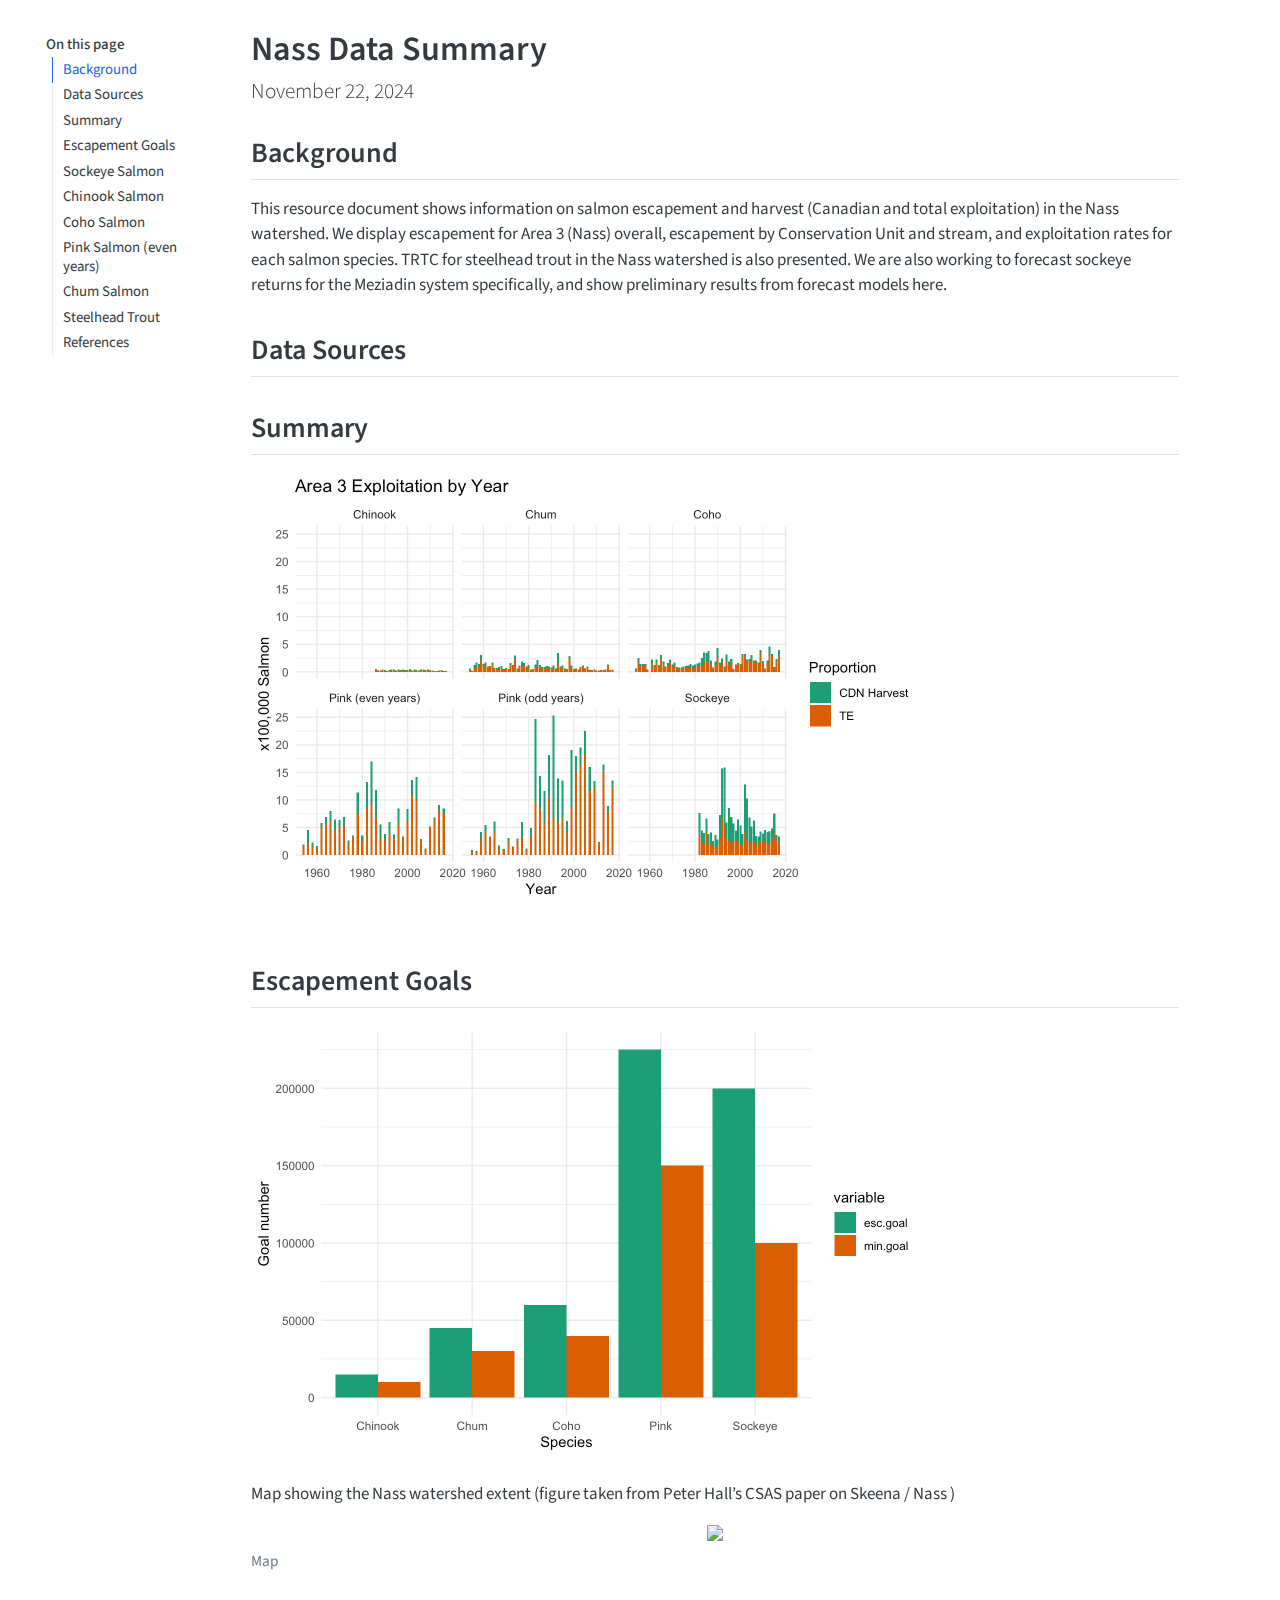
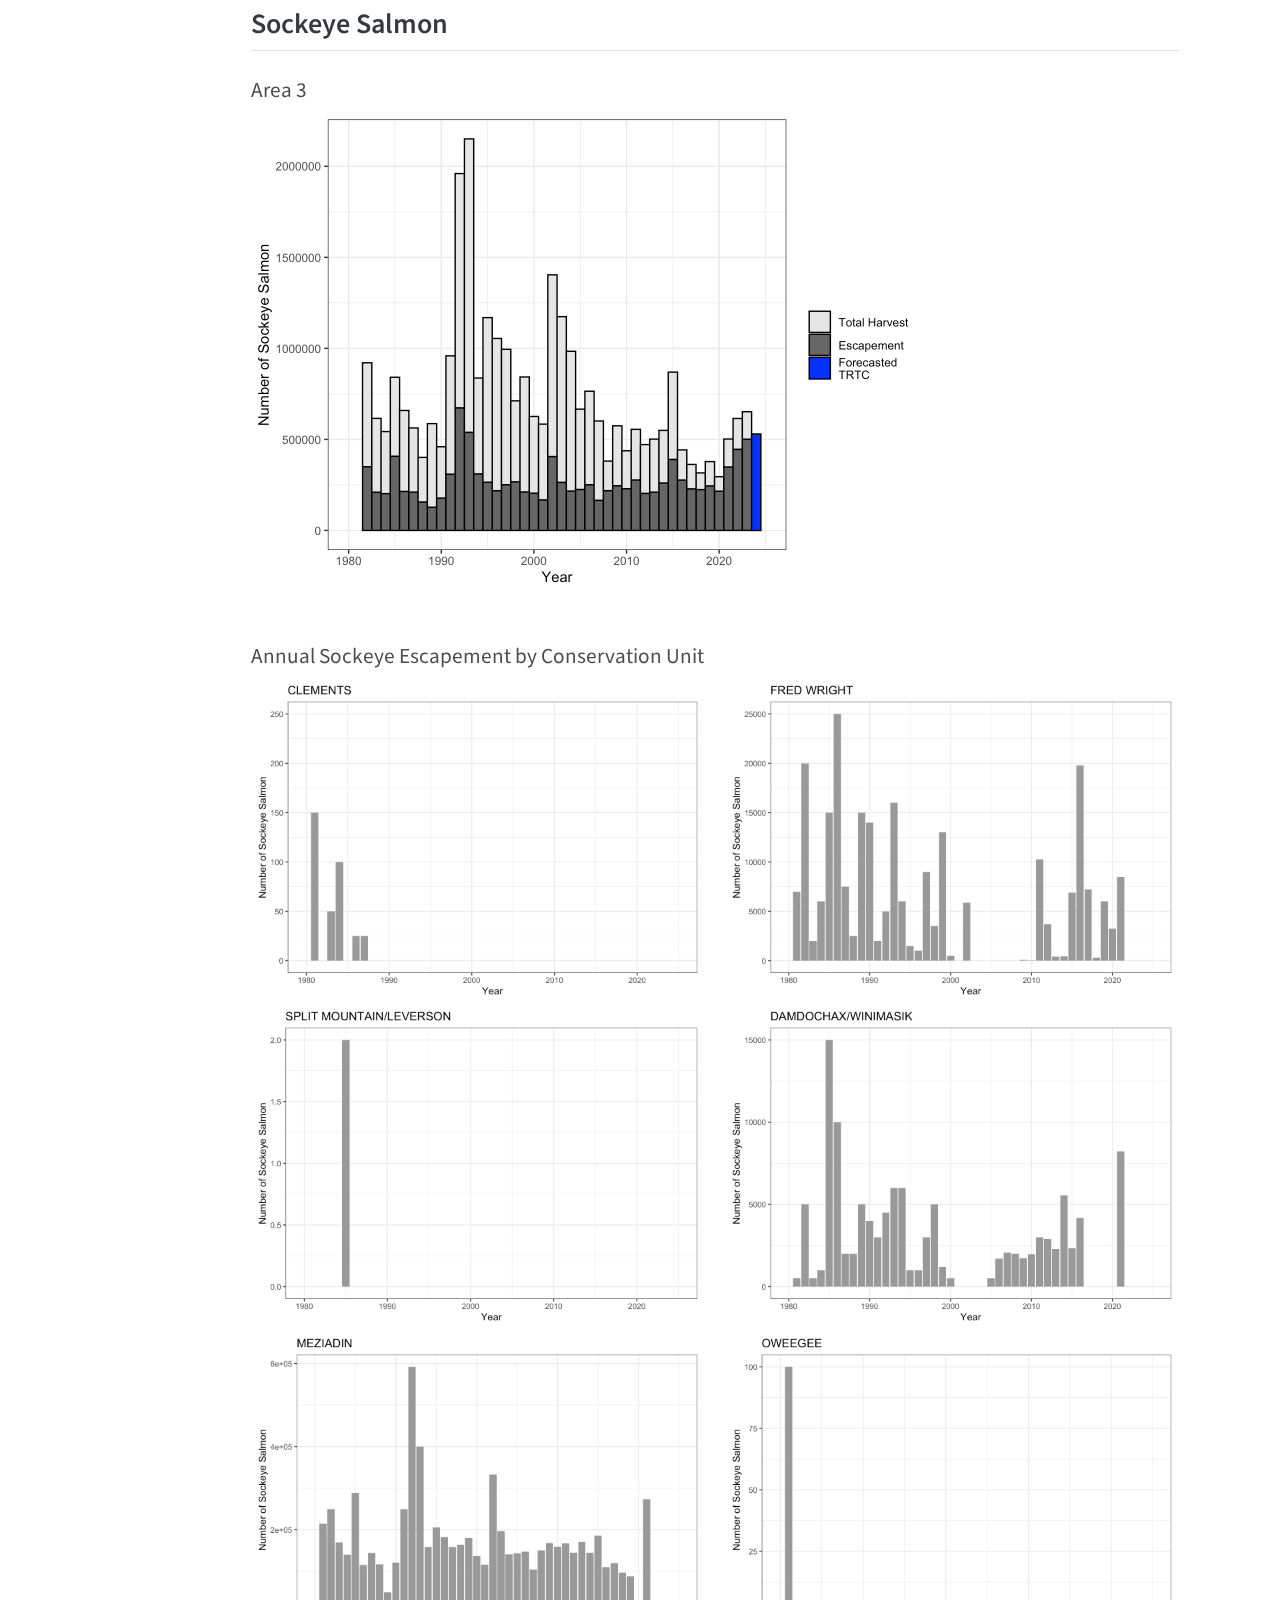
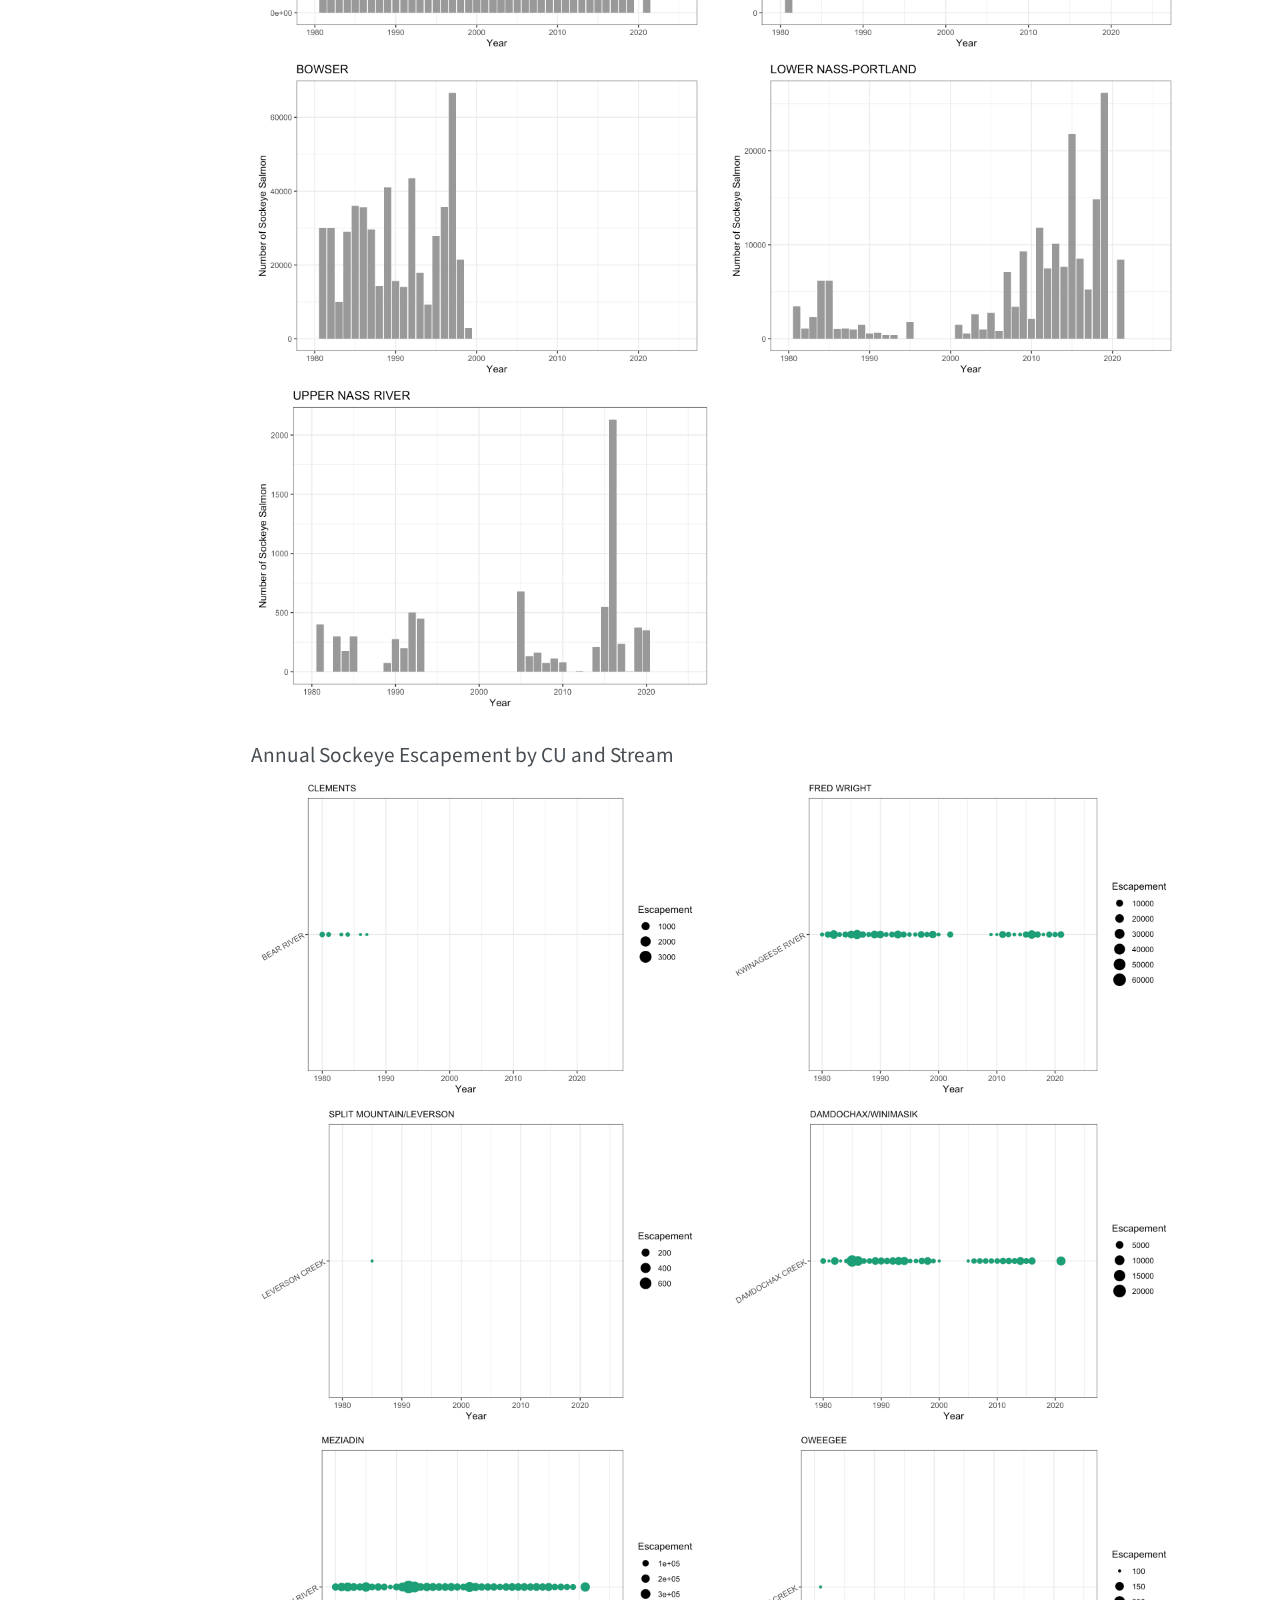
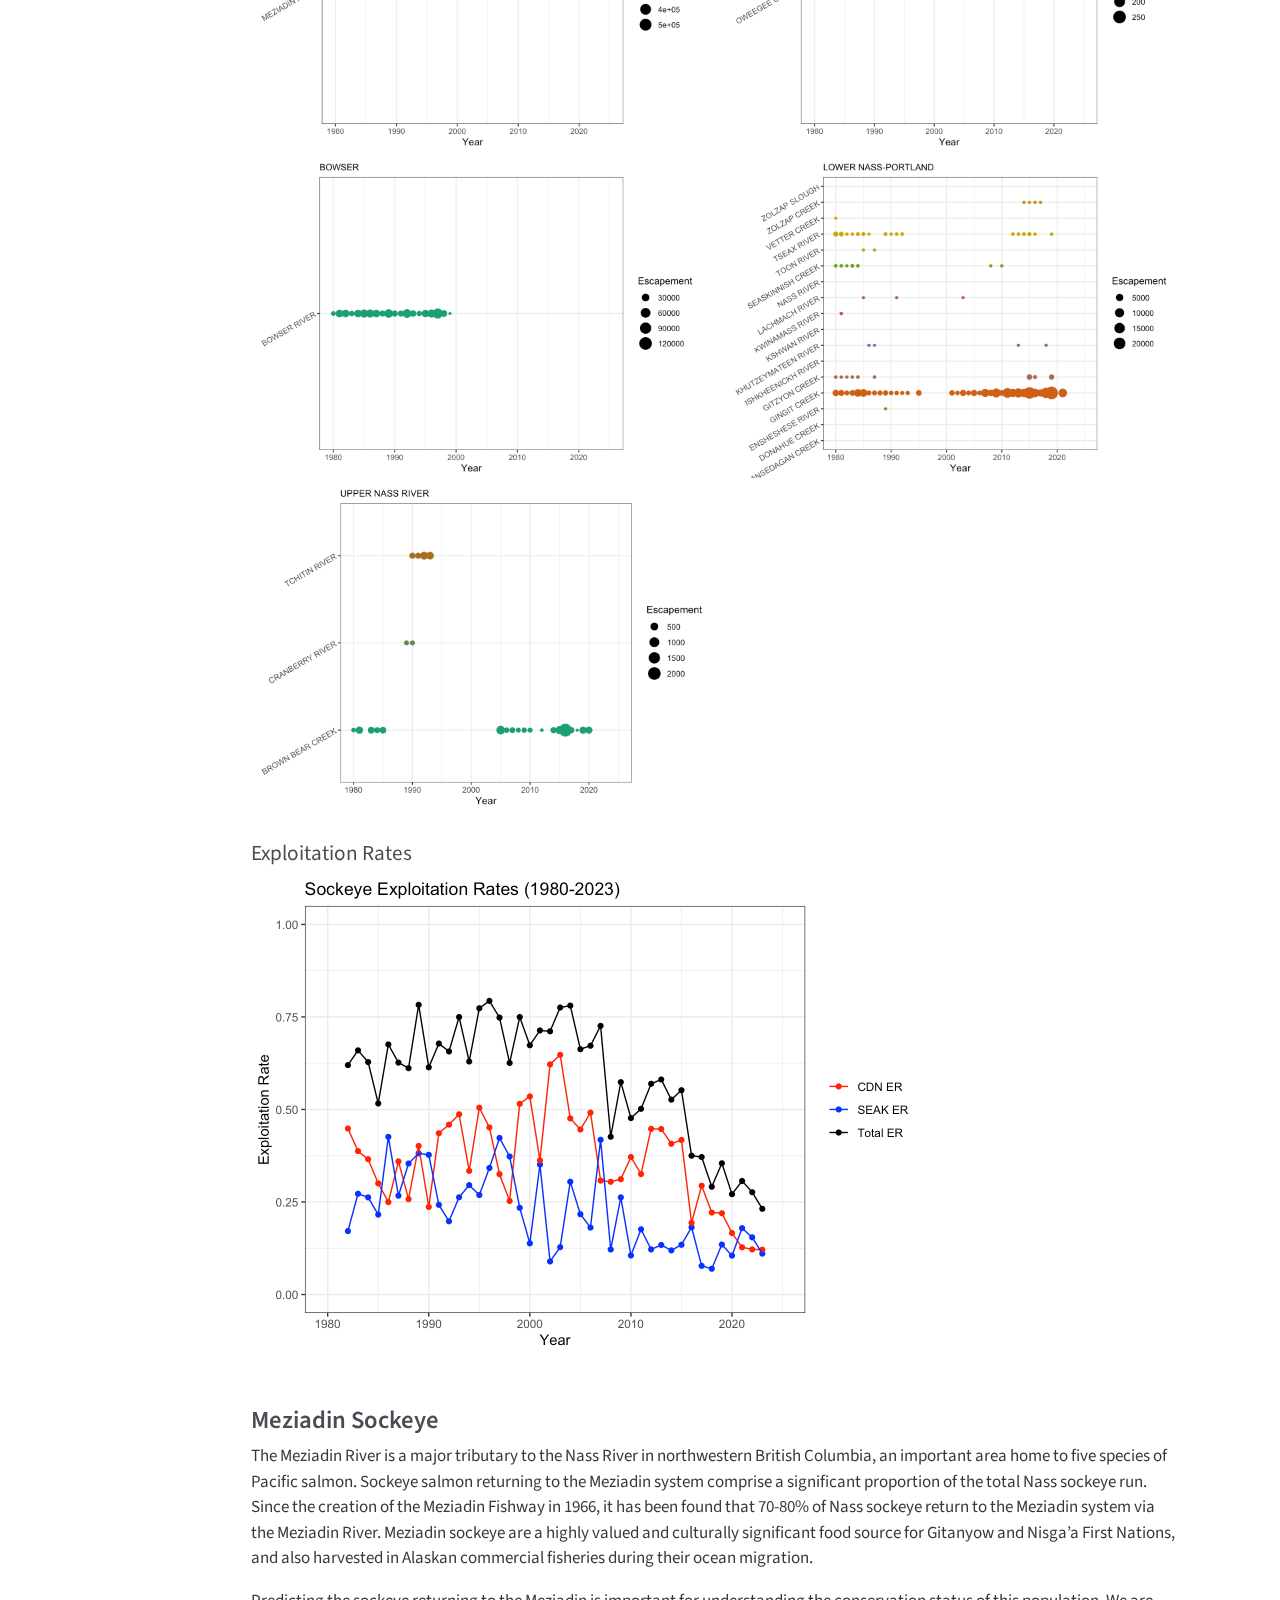
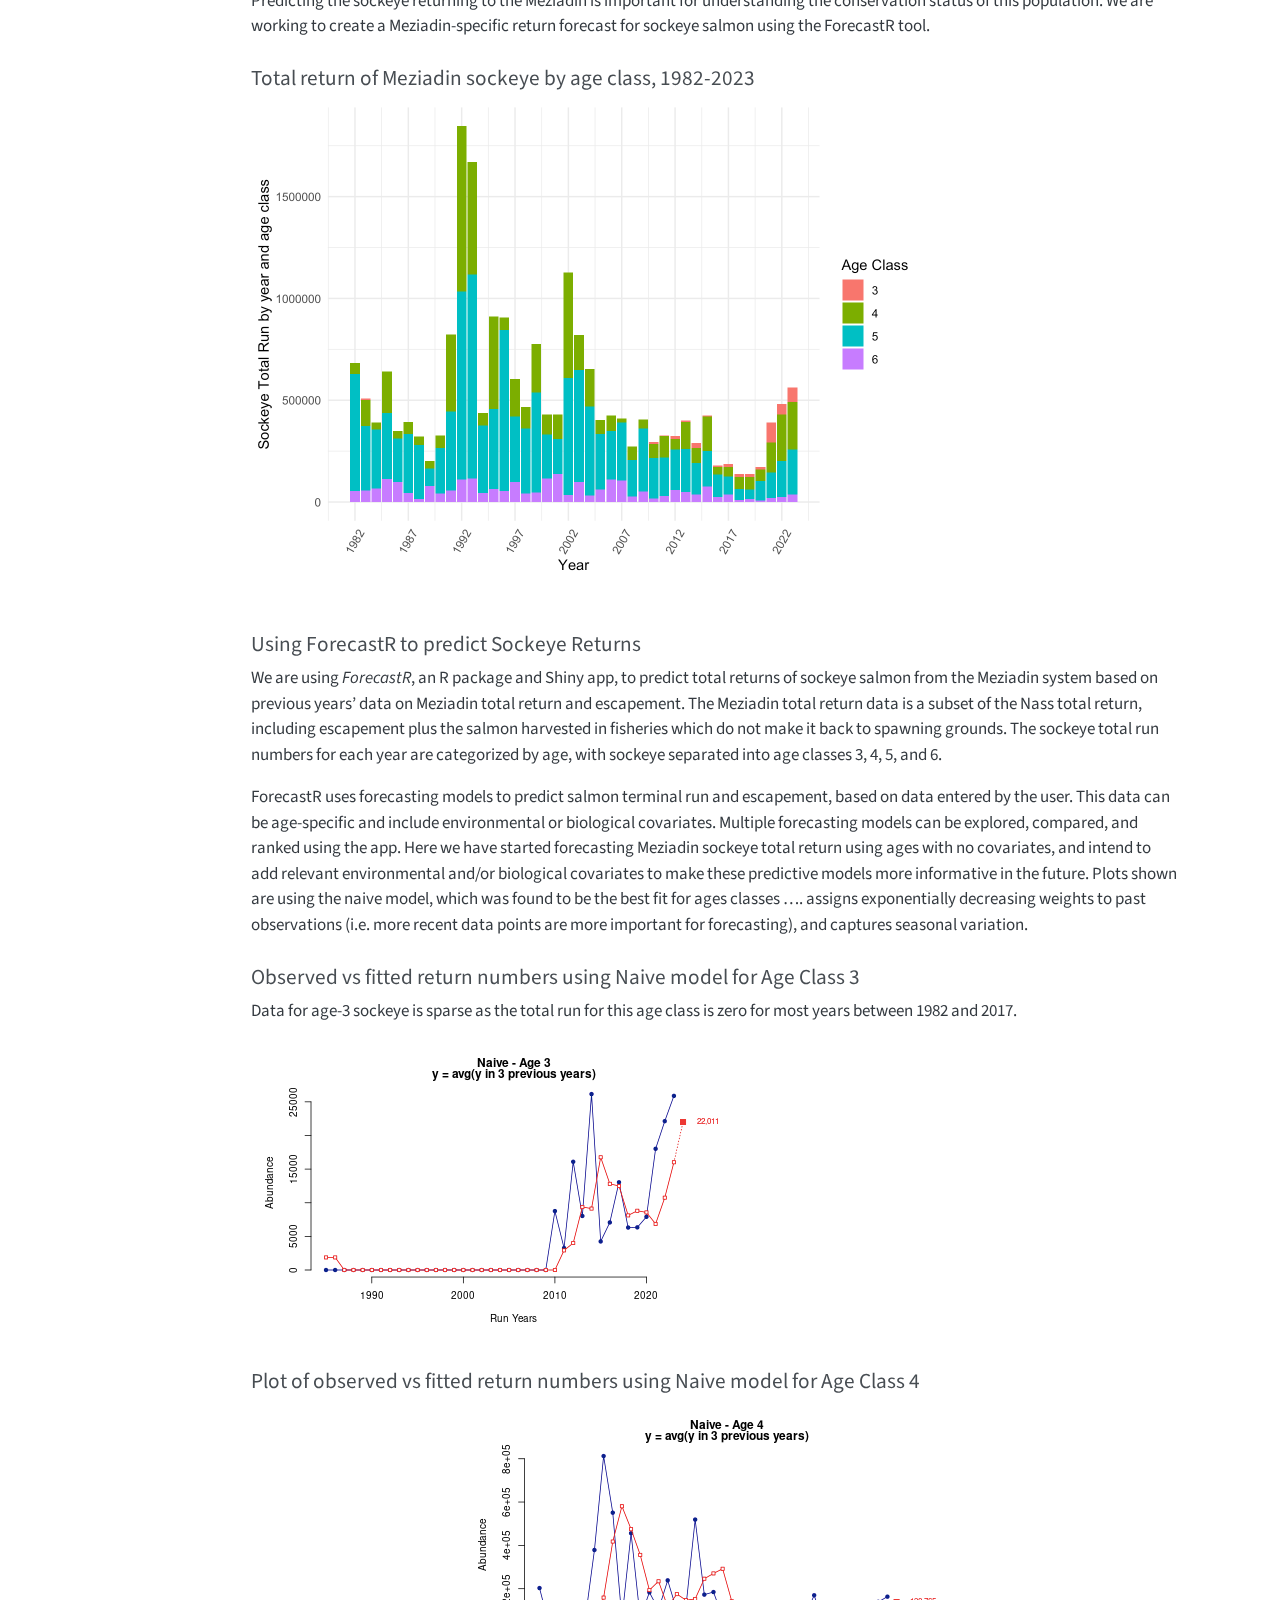
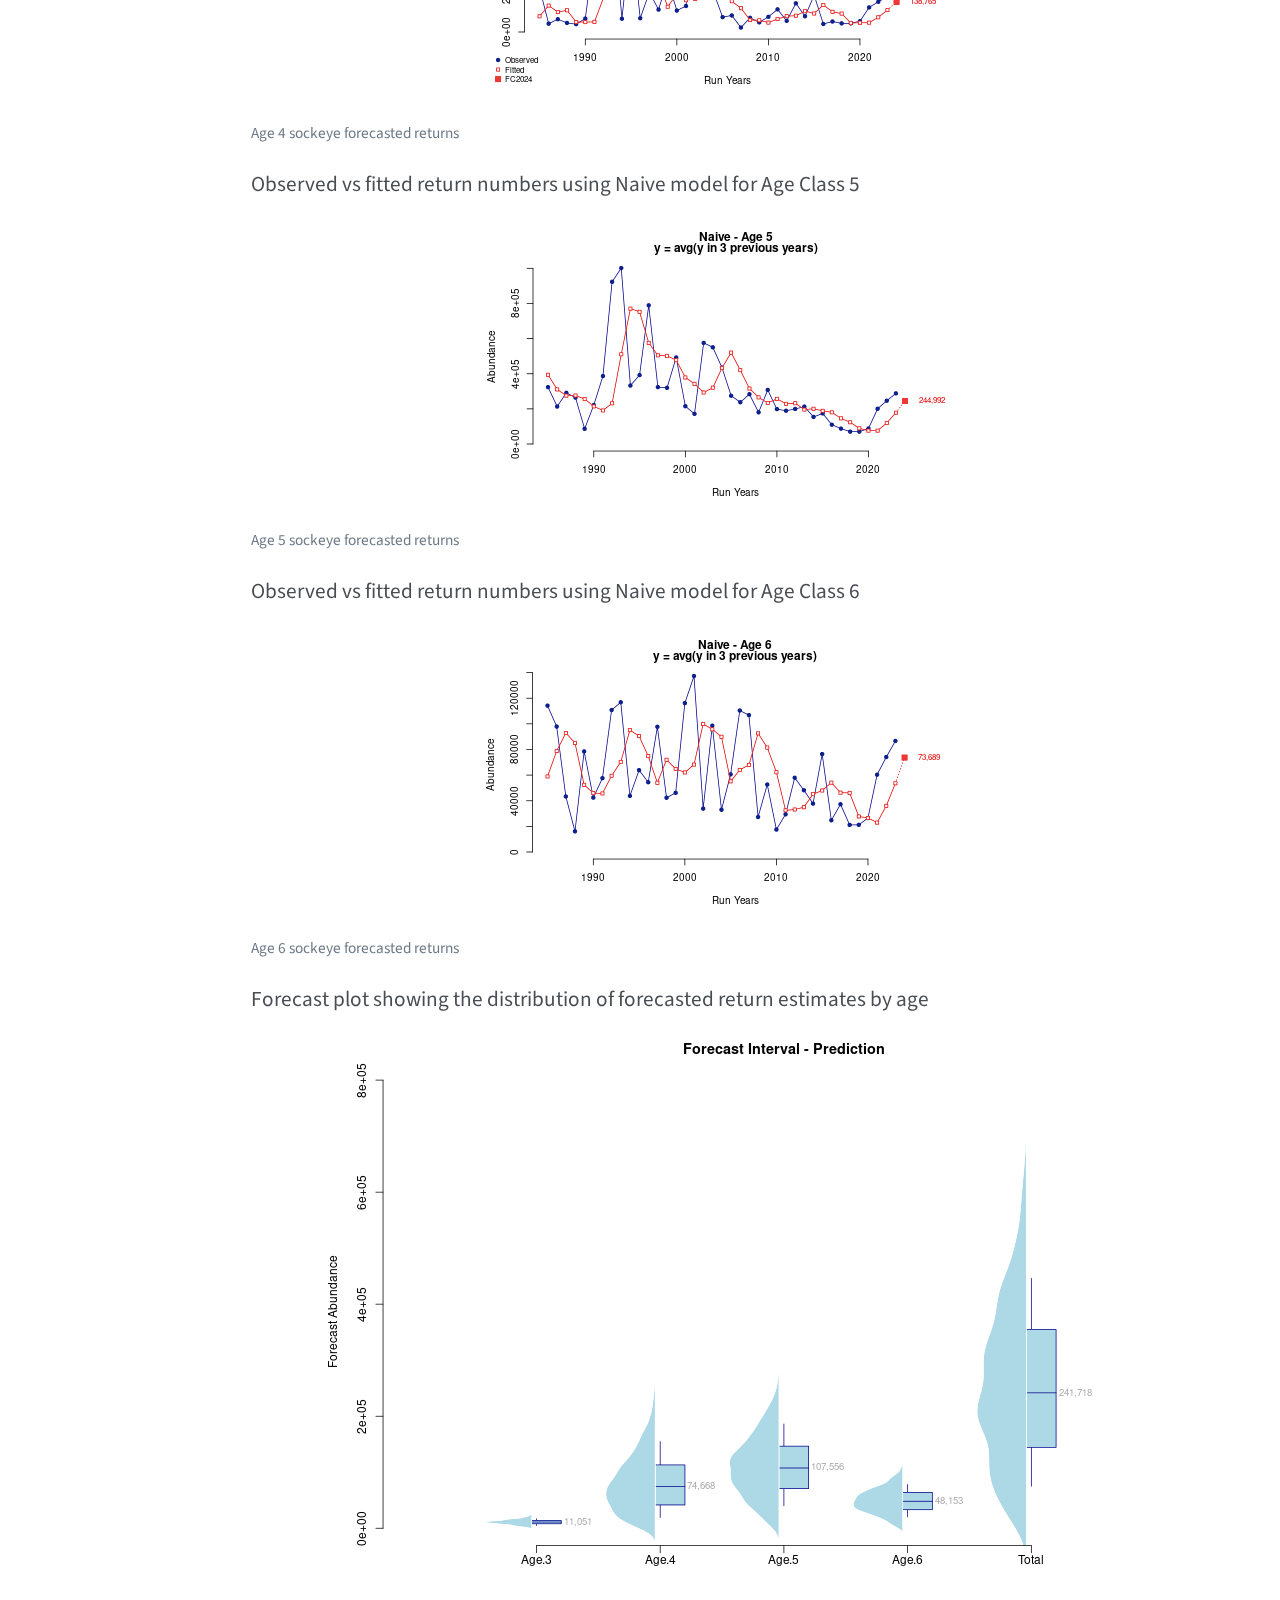
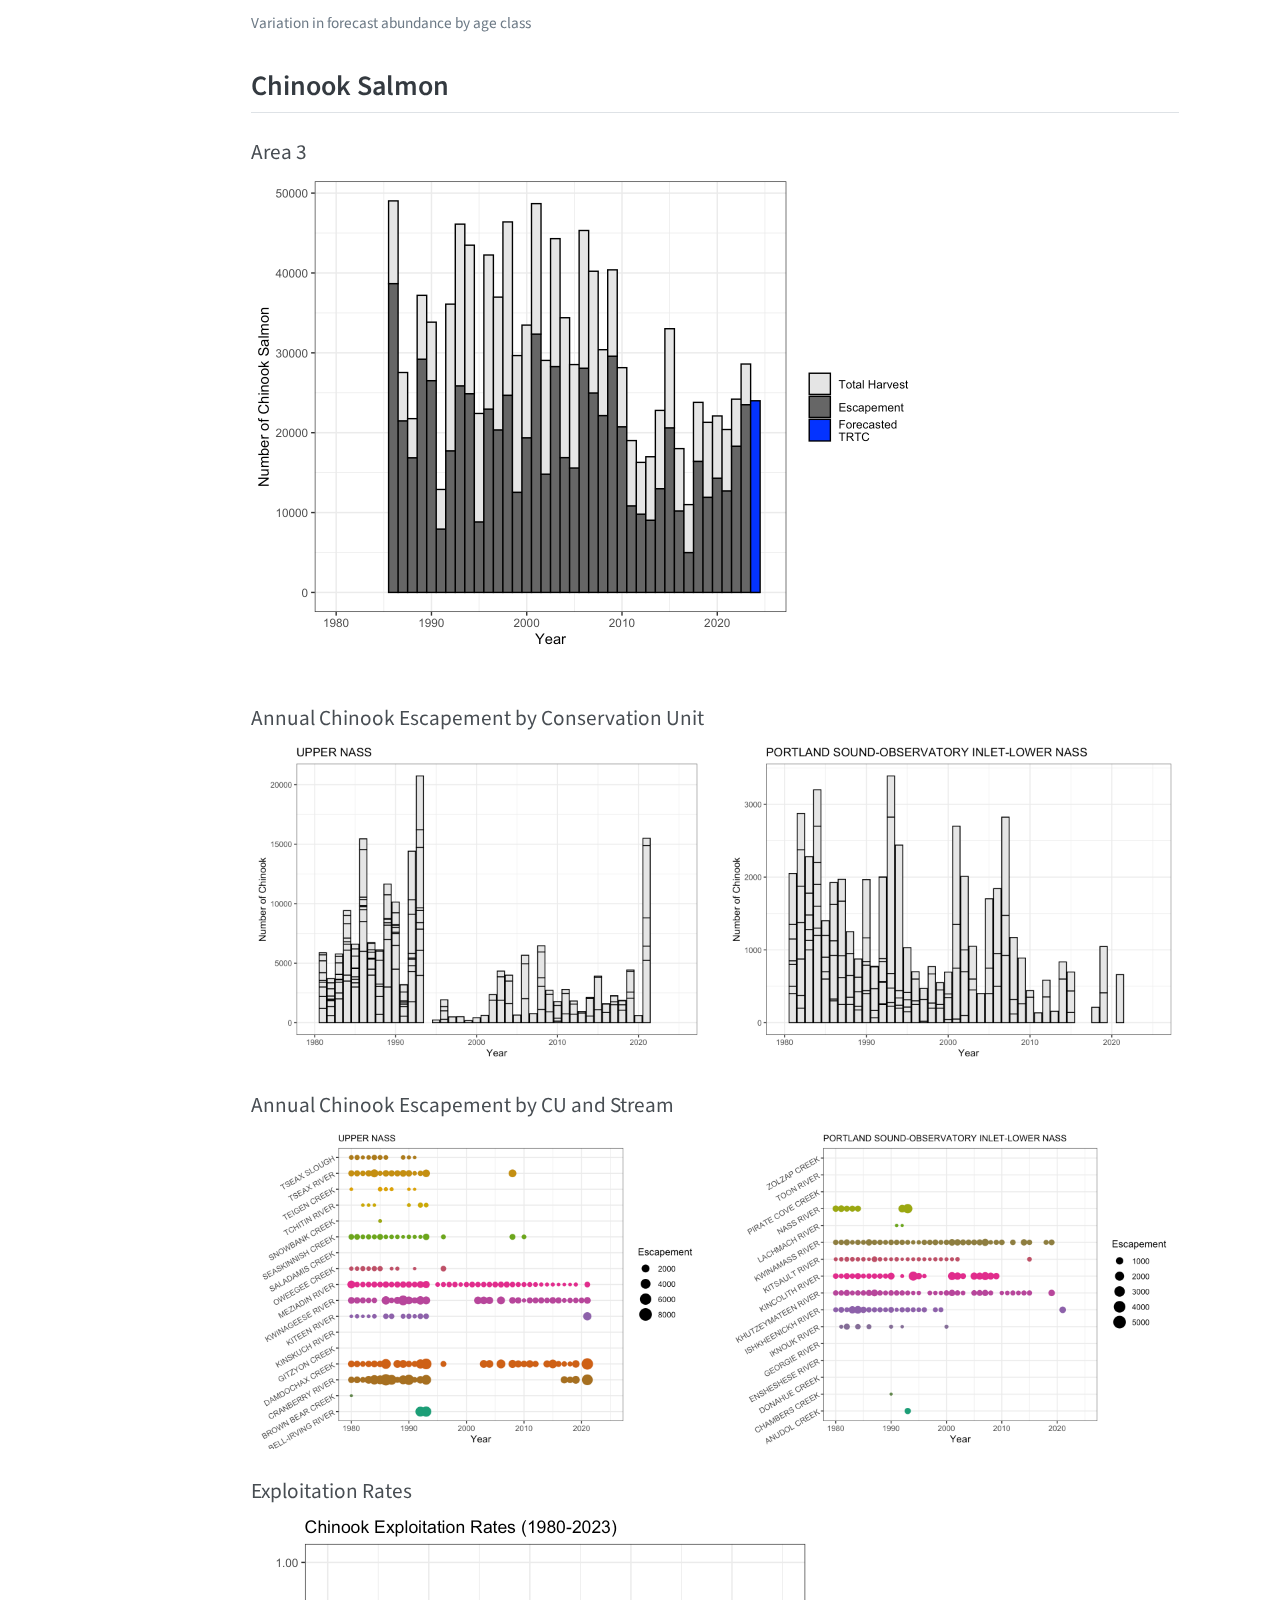
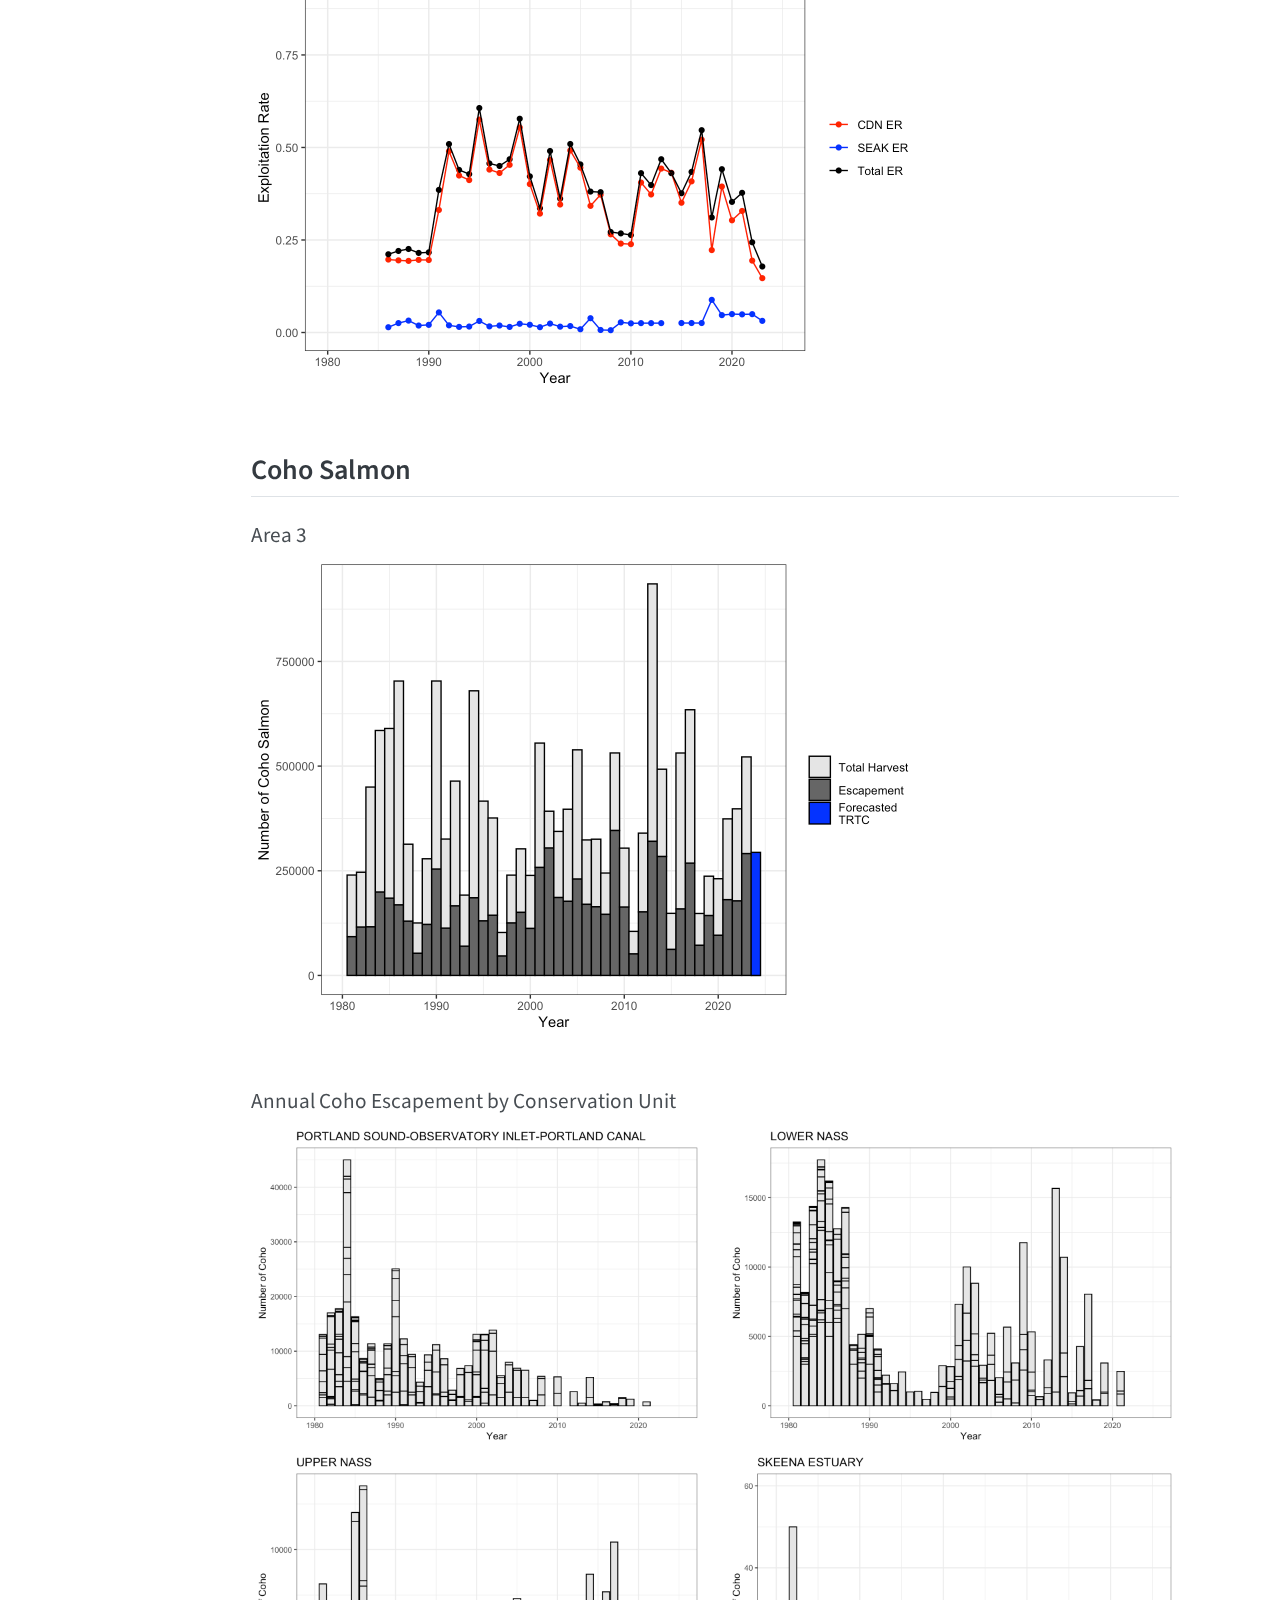
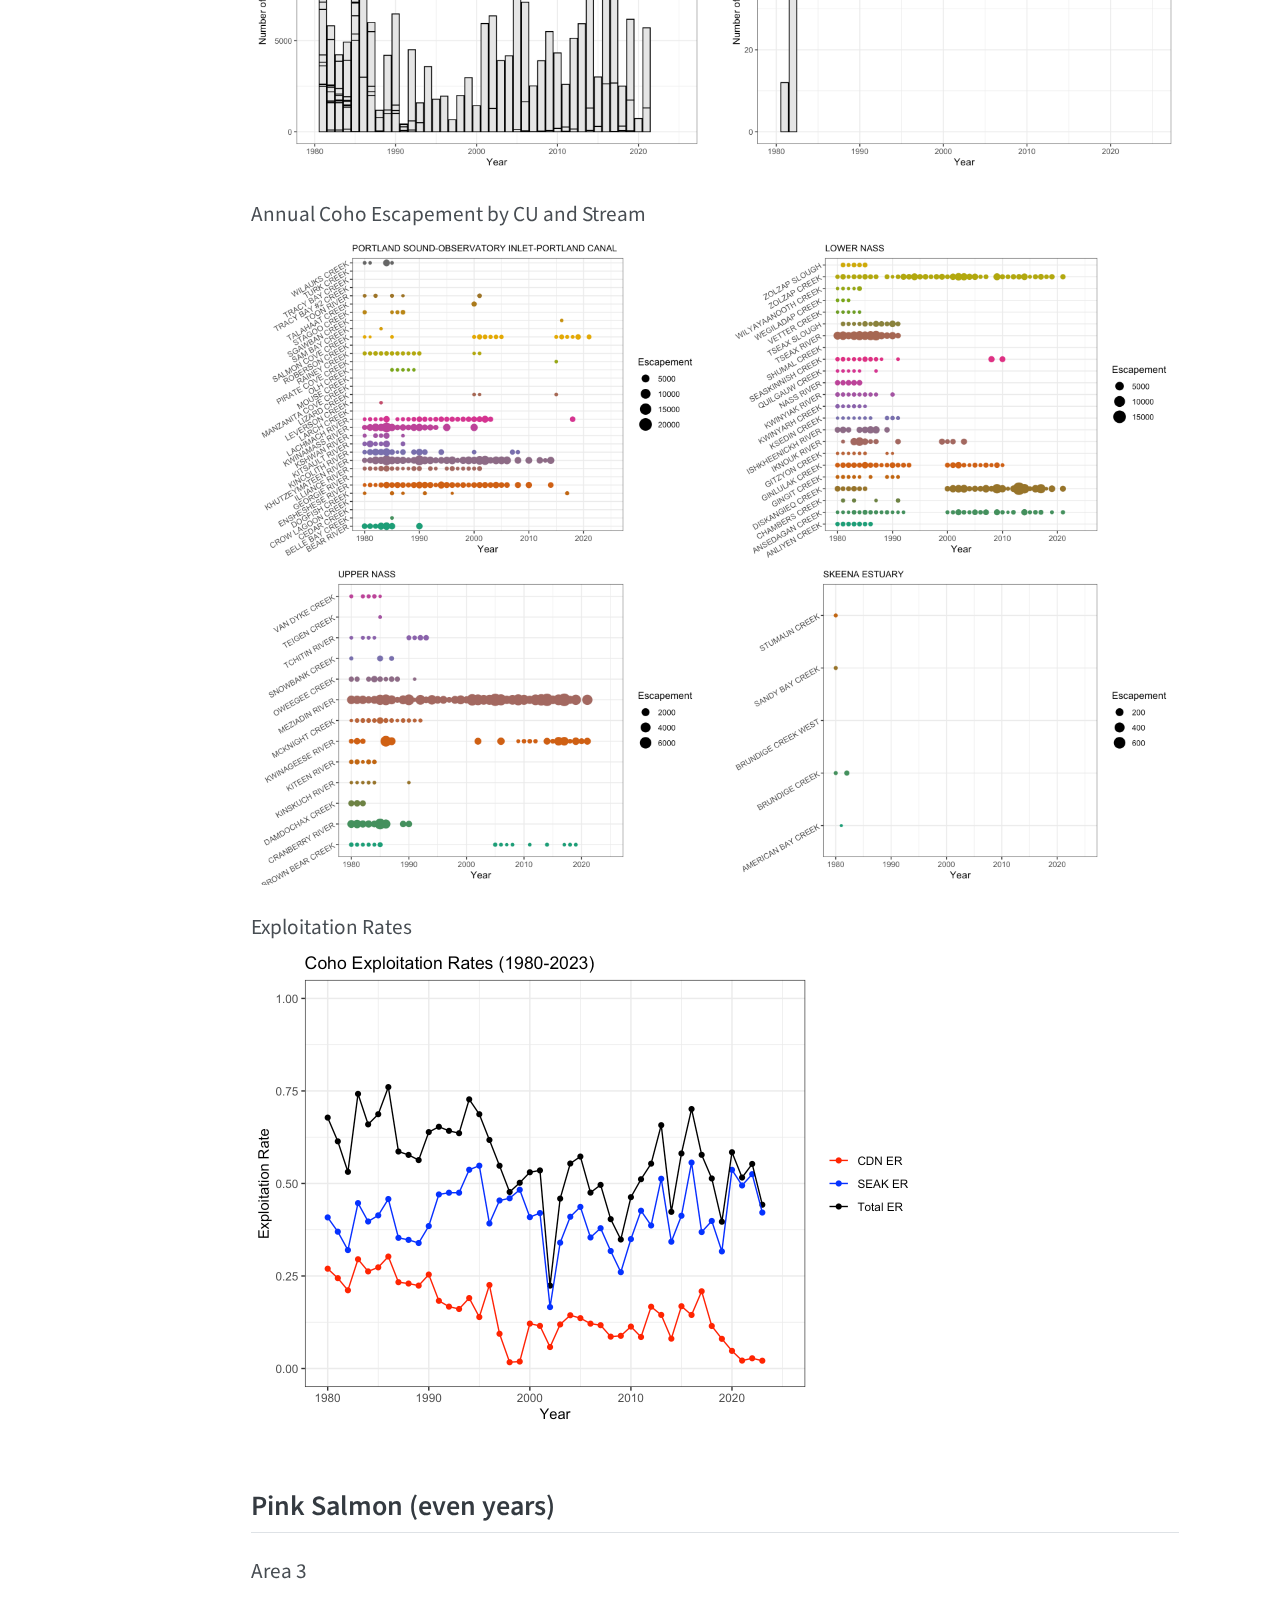
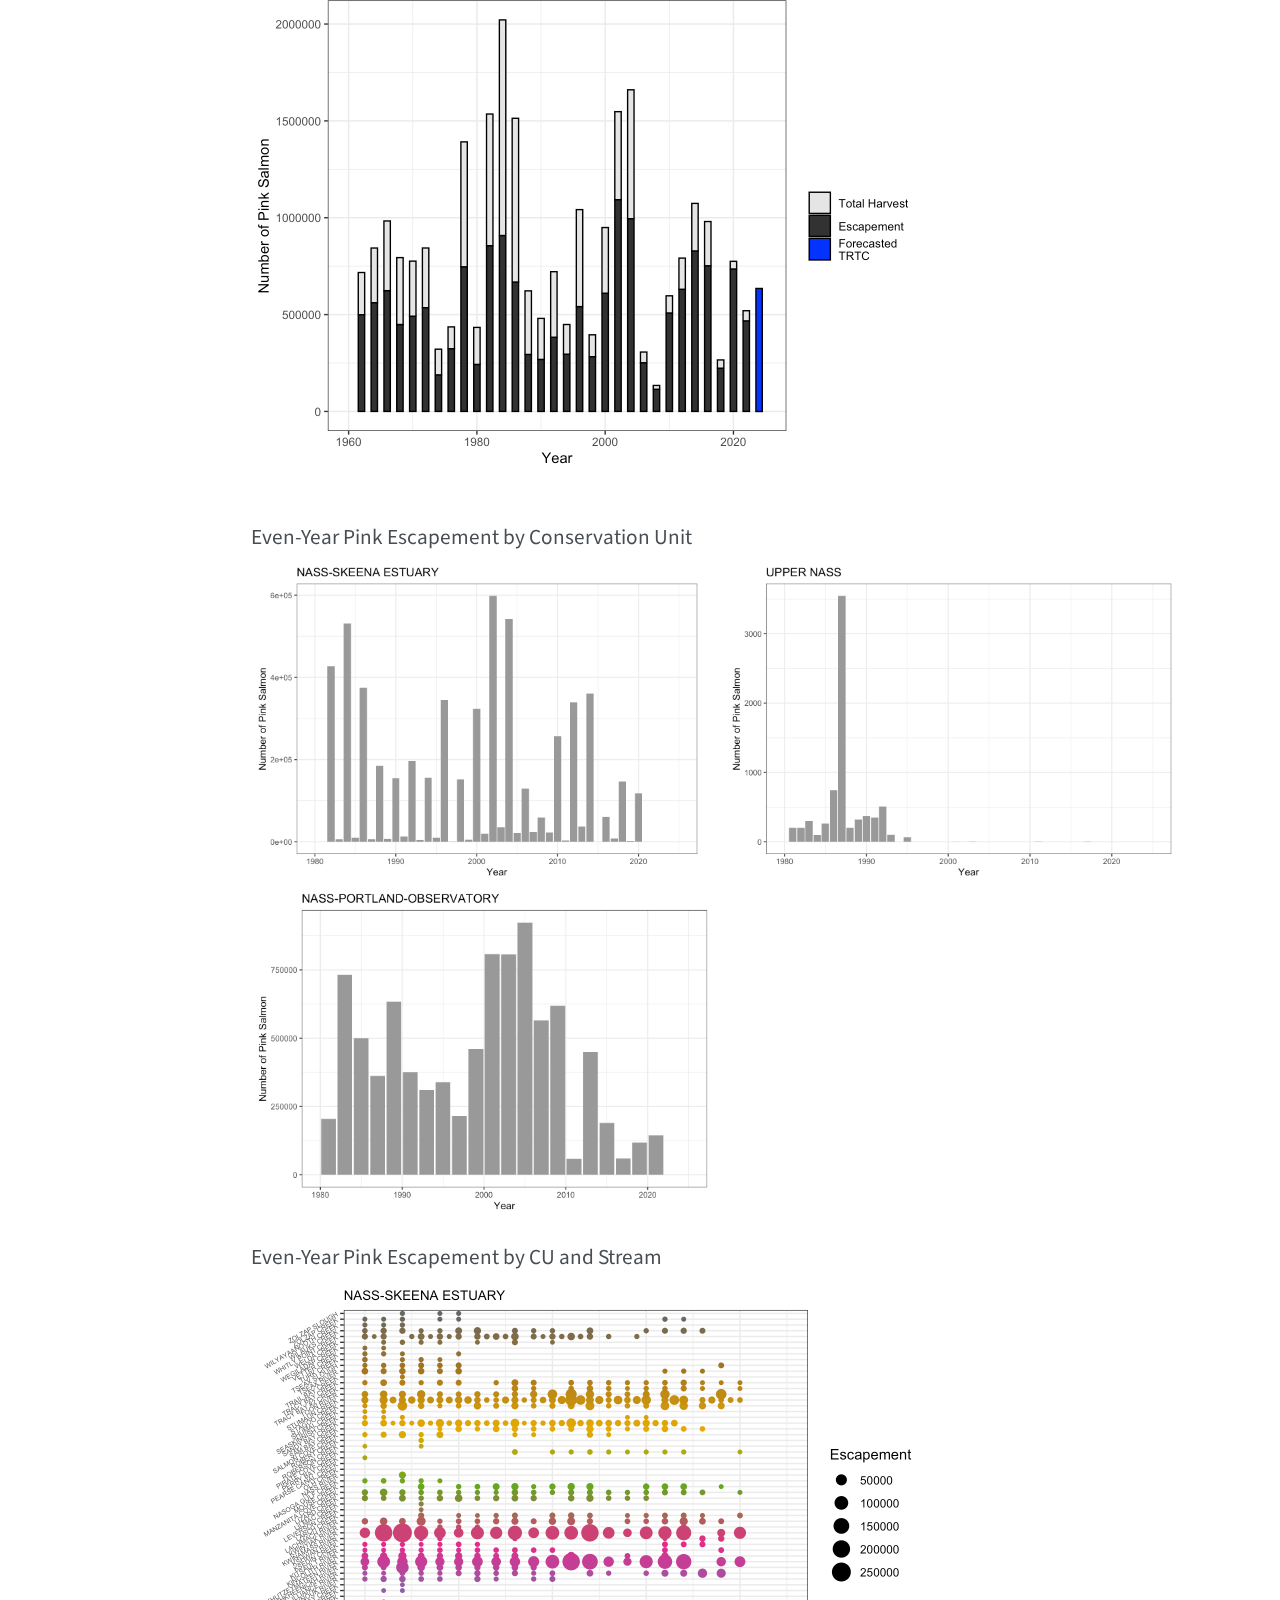
==== commit defd6c9f: "resource doc 12/11" ====
--- a/docs/nass-data-summaries.html
+++ b/docs/nass-data-summaries.html
@@ -131,14 +131,6 @@
 </section>
 <section id="data-sources" class="level2">
 <h2 class="anchored" data-anchor-id="data-sources">Data Sources</h2>
-<p>Data comes from the following sources</p>
-<ul>
-<li>Summary section - includes total ER, Cdn harvest, total run (salmon.rds and exploitation.rds) ?</li>
-<li>Escapement goals section - (nass salmon escapement goals.csv) ? For each species:</li>
-<li>Area 3 total harvest, total escapement, and forecasted TRTC (nass vs mez TR TE new.csv and nass data 240313.xlsx and nass combined stat area data 240313.csv)</li>
-<li>Escapement by CU and stream (NUSEDS escapement by CU 20220902.csv) - this comes from NUSEDS database (from DFO)</li>
-<li>Exploitation rates (nass combined stat area data 240313.csv)</li>
-</ul>
 </section>
 <section id="summary" class="level2">
 <h2 class="anchored" data-anchor-id="summary">Summary</h2>
@@ -306,7 +298,7 @@
 <section id="using-forecastr-to-predict-sockeye-returns" class="level4">
 <h4 class="anchored" data-anchor-id="using-forecastr-to-predict-sockeye-returns">Using ForecastR to predict Sockeye Returns</h4>
 <p>We are using <em>ForecastR</em>, an R package and Shiny app, to predict total returns of sockeye salmon from the Meziadin system based on previous years’ data on Meziadin total return and escapement. The Meziadin total return data is a subset of the Nass total return, including escapement plus the salmon harvested in fisheries which do not make it back to spawning grounds. The sockeye total run numbers for each year are categorized by age, with sockeye separated into age classes 3, 4, 5, and 6.</p>
-<p>ForecastR uses forecasting models to predict salmon terminal run and escapement, based on data entered by the user. This data can be age-specific and include environmental or biological covariates. Multiple forecasting models can be explored, compared, and ranked using the app. Here we have started forecasting Meziadin sockeye total return using ages with no covariates, and intend to add relevant environmental and/or biological covariates to make these predictive models more informative in the future. Plots shown are using the exponential smoothing model, which assigns exponentially decreasing weights to past observations (i.e.&nbsp;more recent data points are more important for forecasting), and captures seasonal variation.</p>
+<p>ForecastR uses forecasting models to predict salmon terminal run and escapement, based on data entered by the user. This data can be age-specific and include environmental or biological covariates. Multiple forecasting models can be explored, compared, and ranked using the app. Here we have started forecasting Meziadin sockeye total return using ages with no covariates, and intend to add relevant environmental and/or biological covariates to make these predictive models more informative in the future. Plots shown are using the naive model, which was found to be the best fit for ages classes …. assigns exponentially decreasing weights to past observations (i.e.&nbsp;more recent data points are more important for forecasting), and captures seasonal variation.</p>
 </section>
 <section id="observed-vs-fitted-return-numbers-using-naive-model-for-age-class-3" class="level4">
 <h4 class="anchored" data-anchor-id="observed-vs-fitted-return-numbers-using-naive-model-for-age-class-3">Observed vs fitted return numbers using Naive model for Age Class 3</h4>
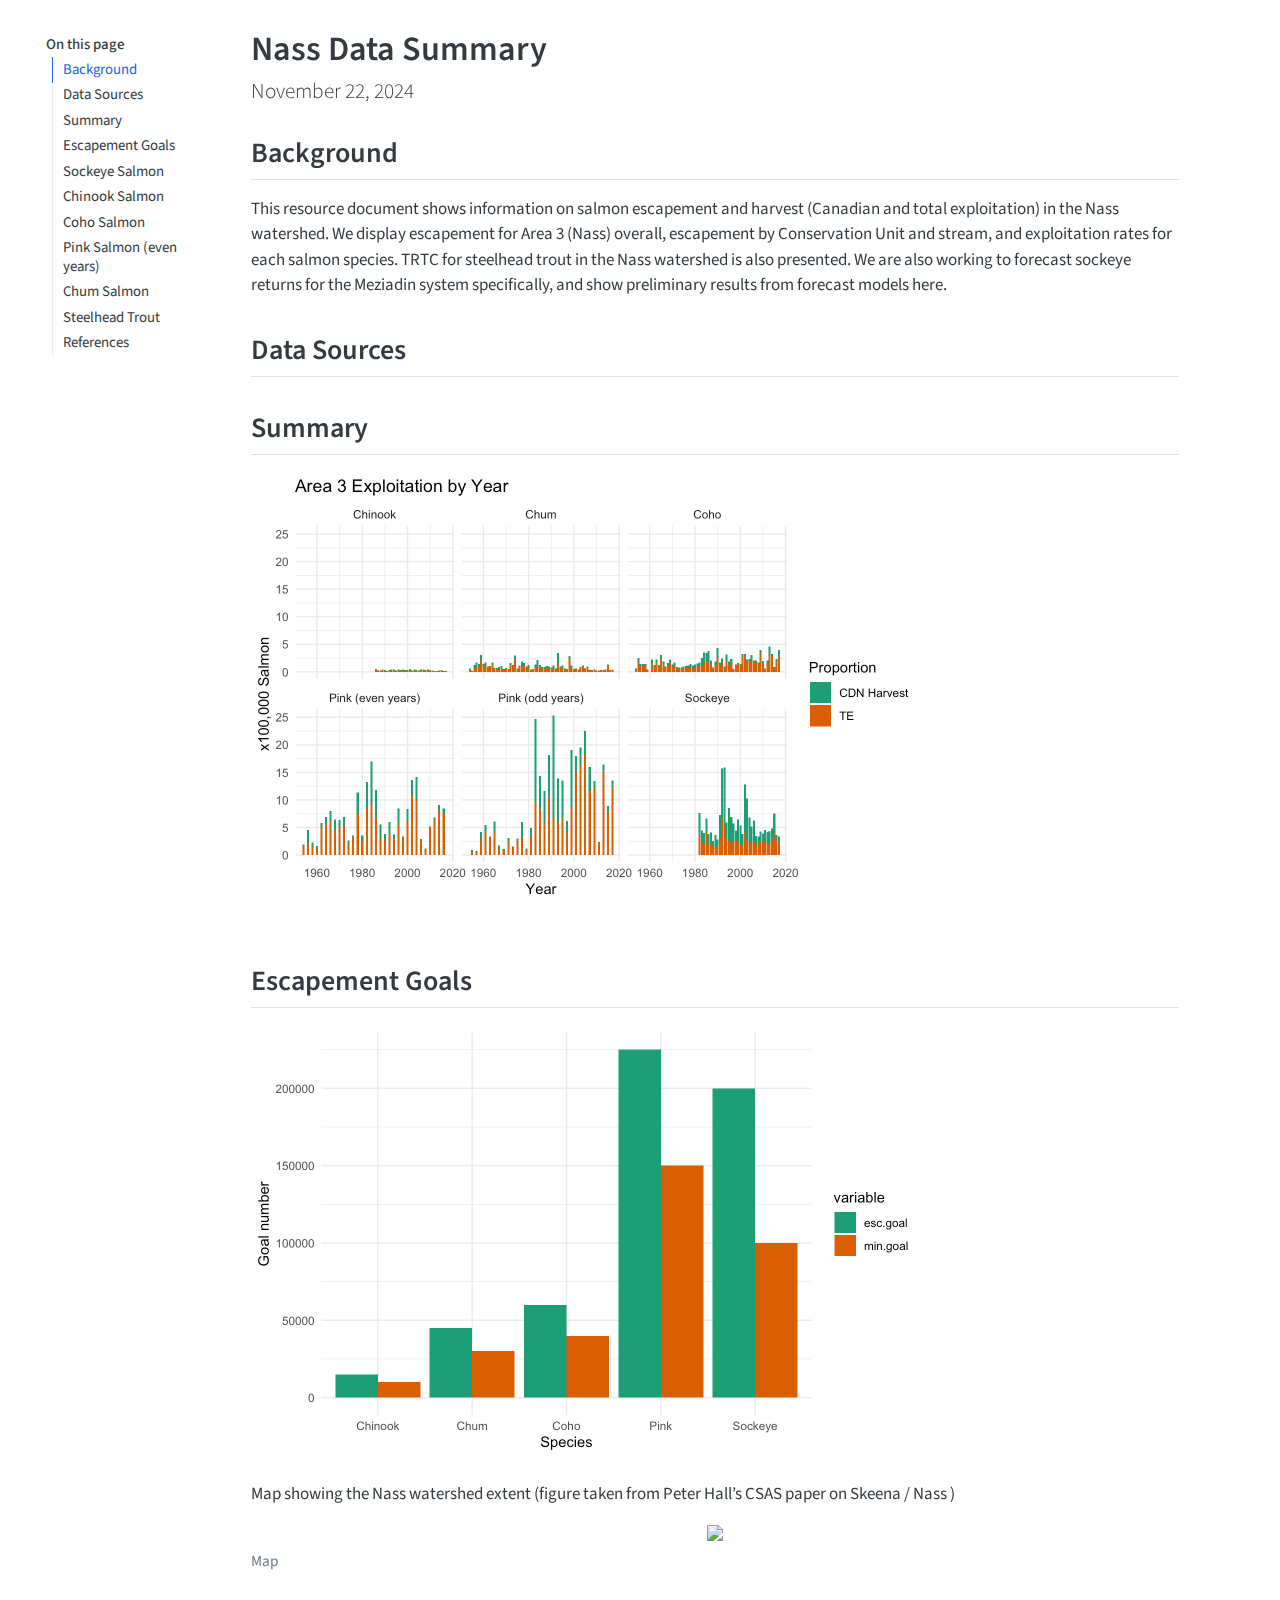
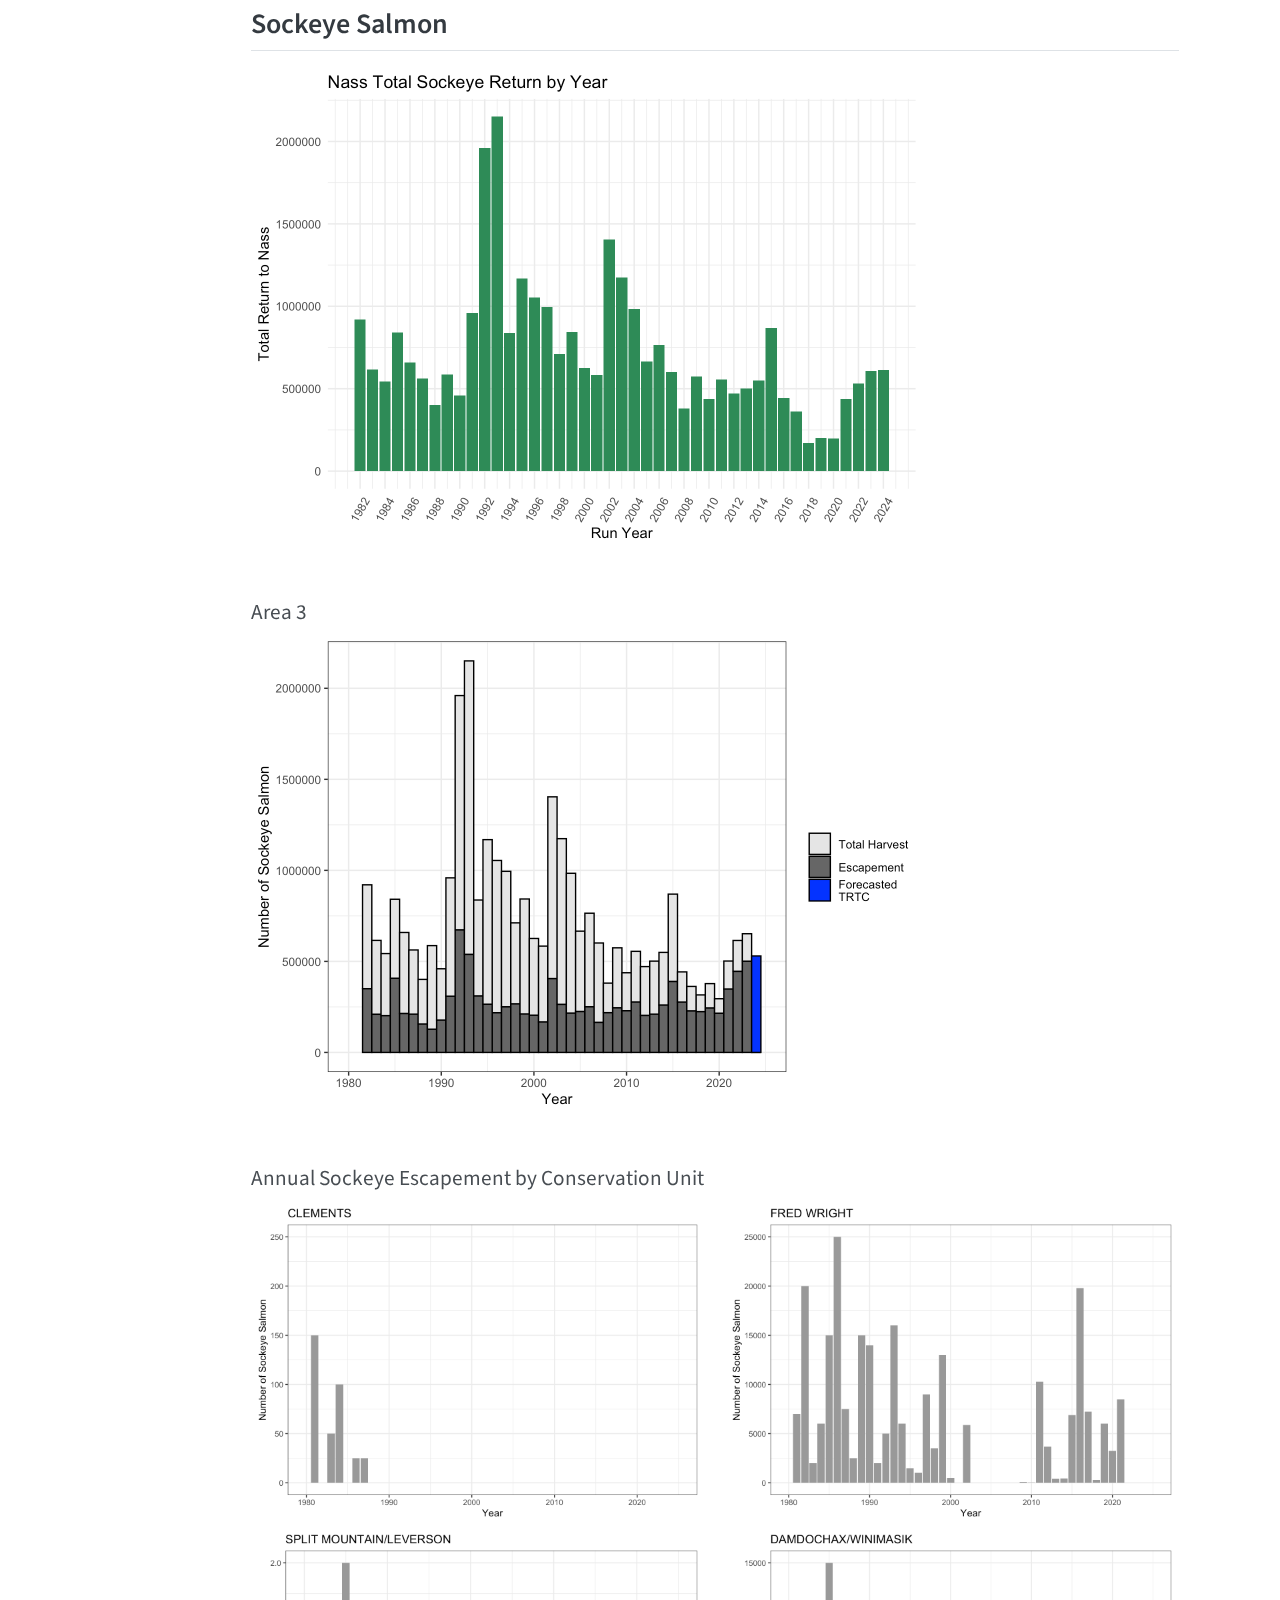
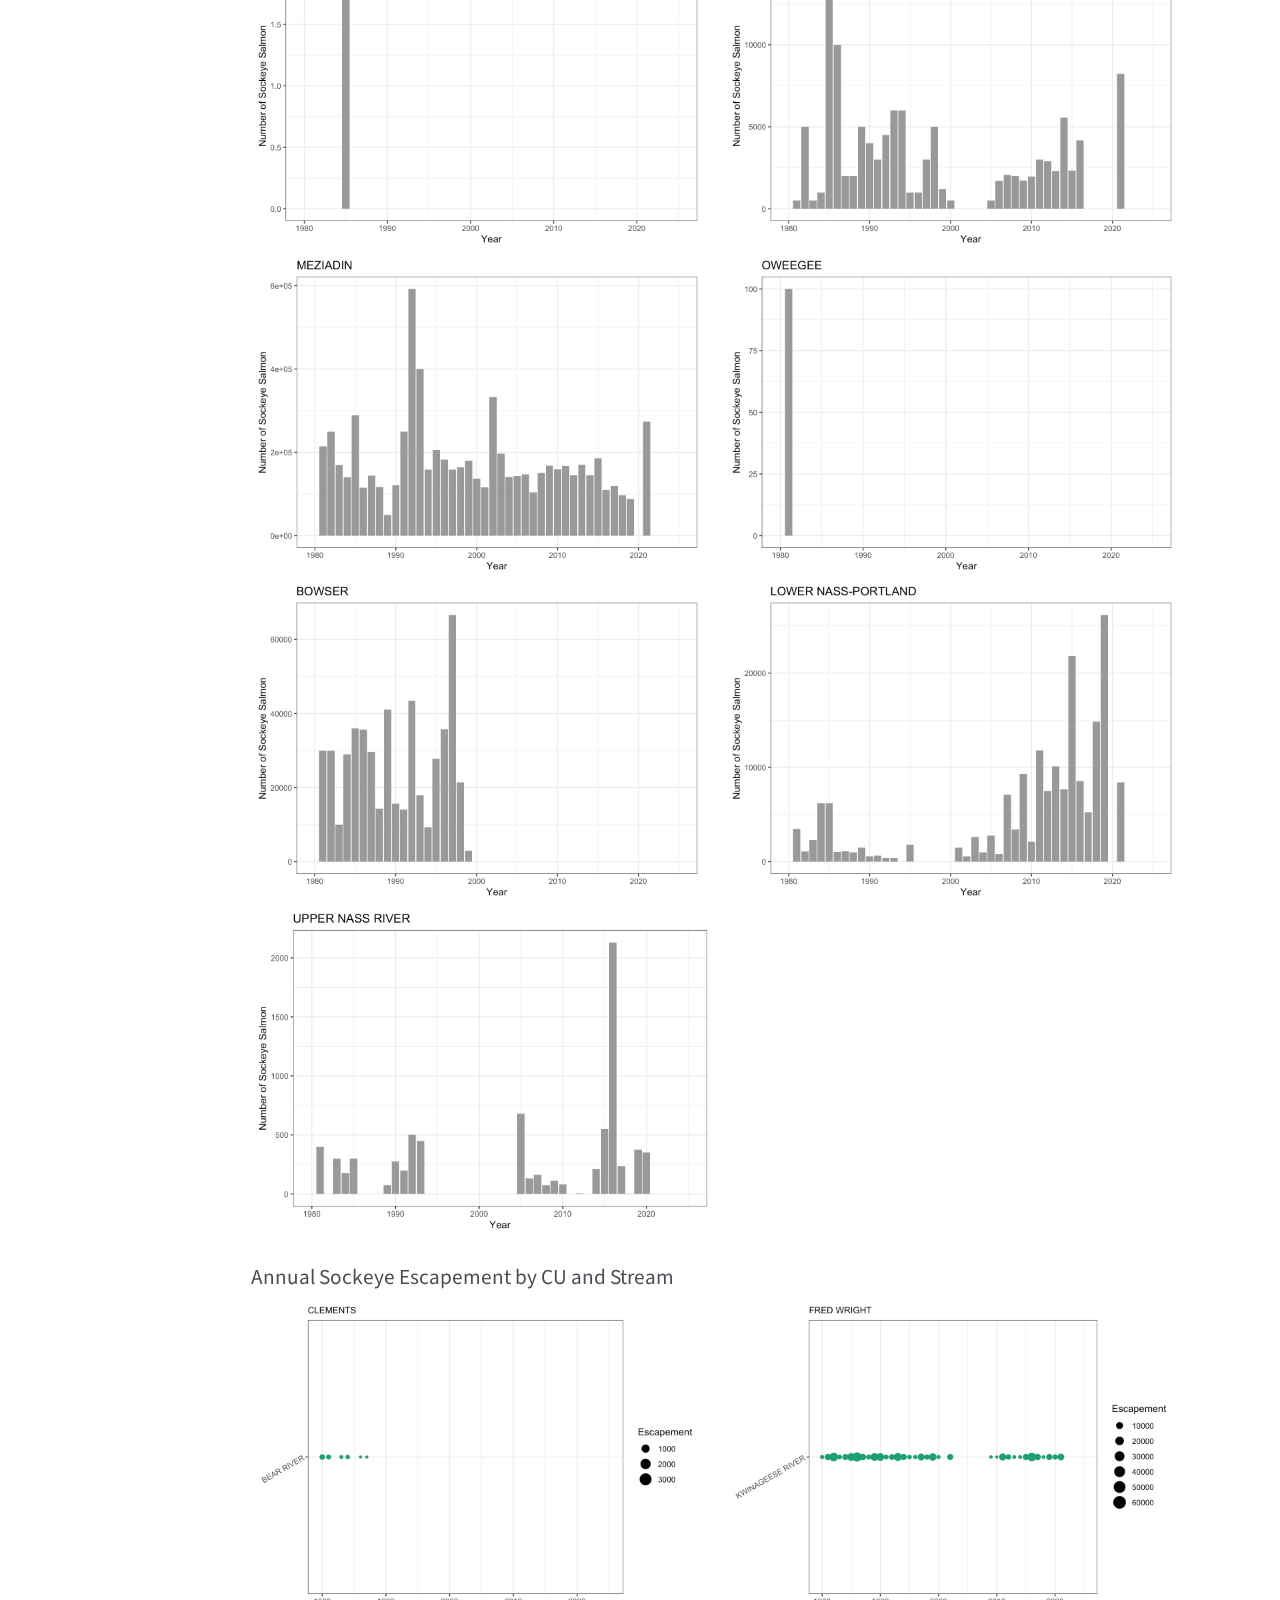
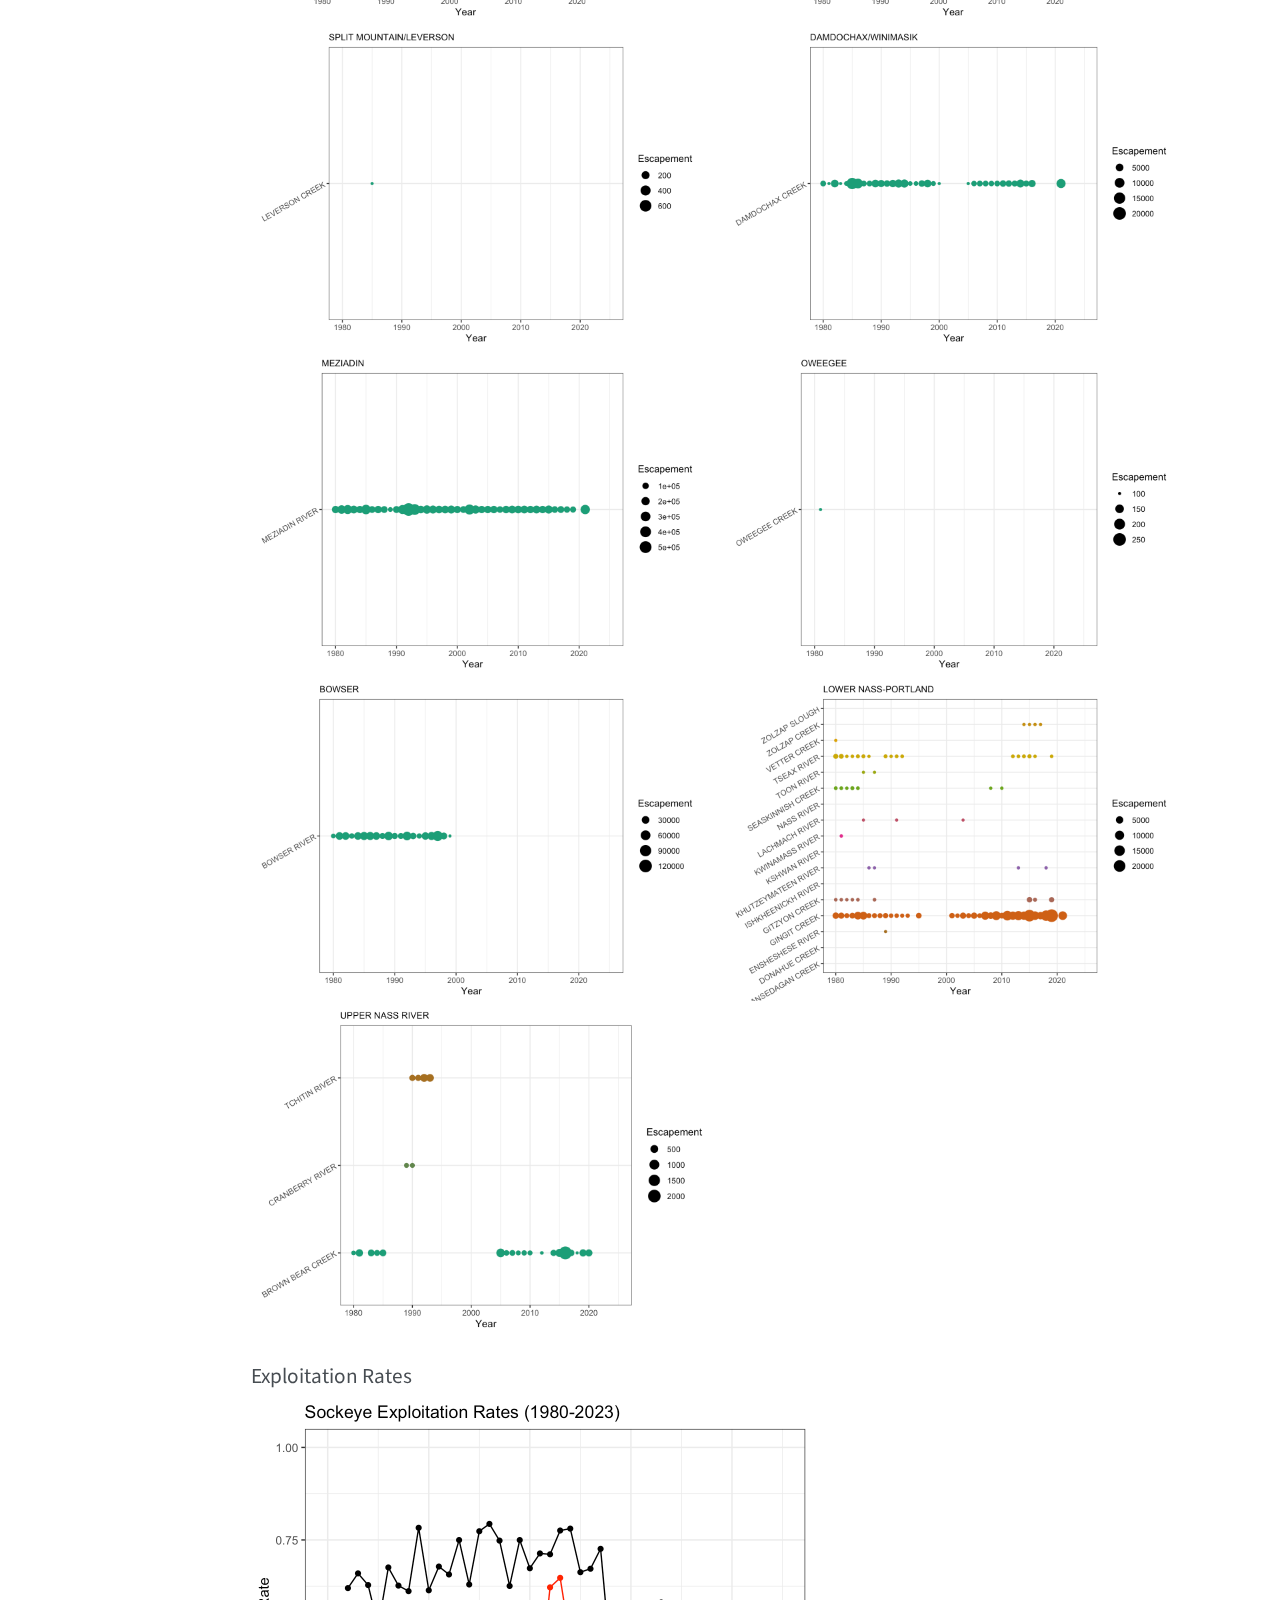
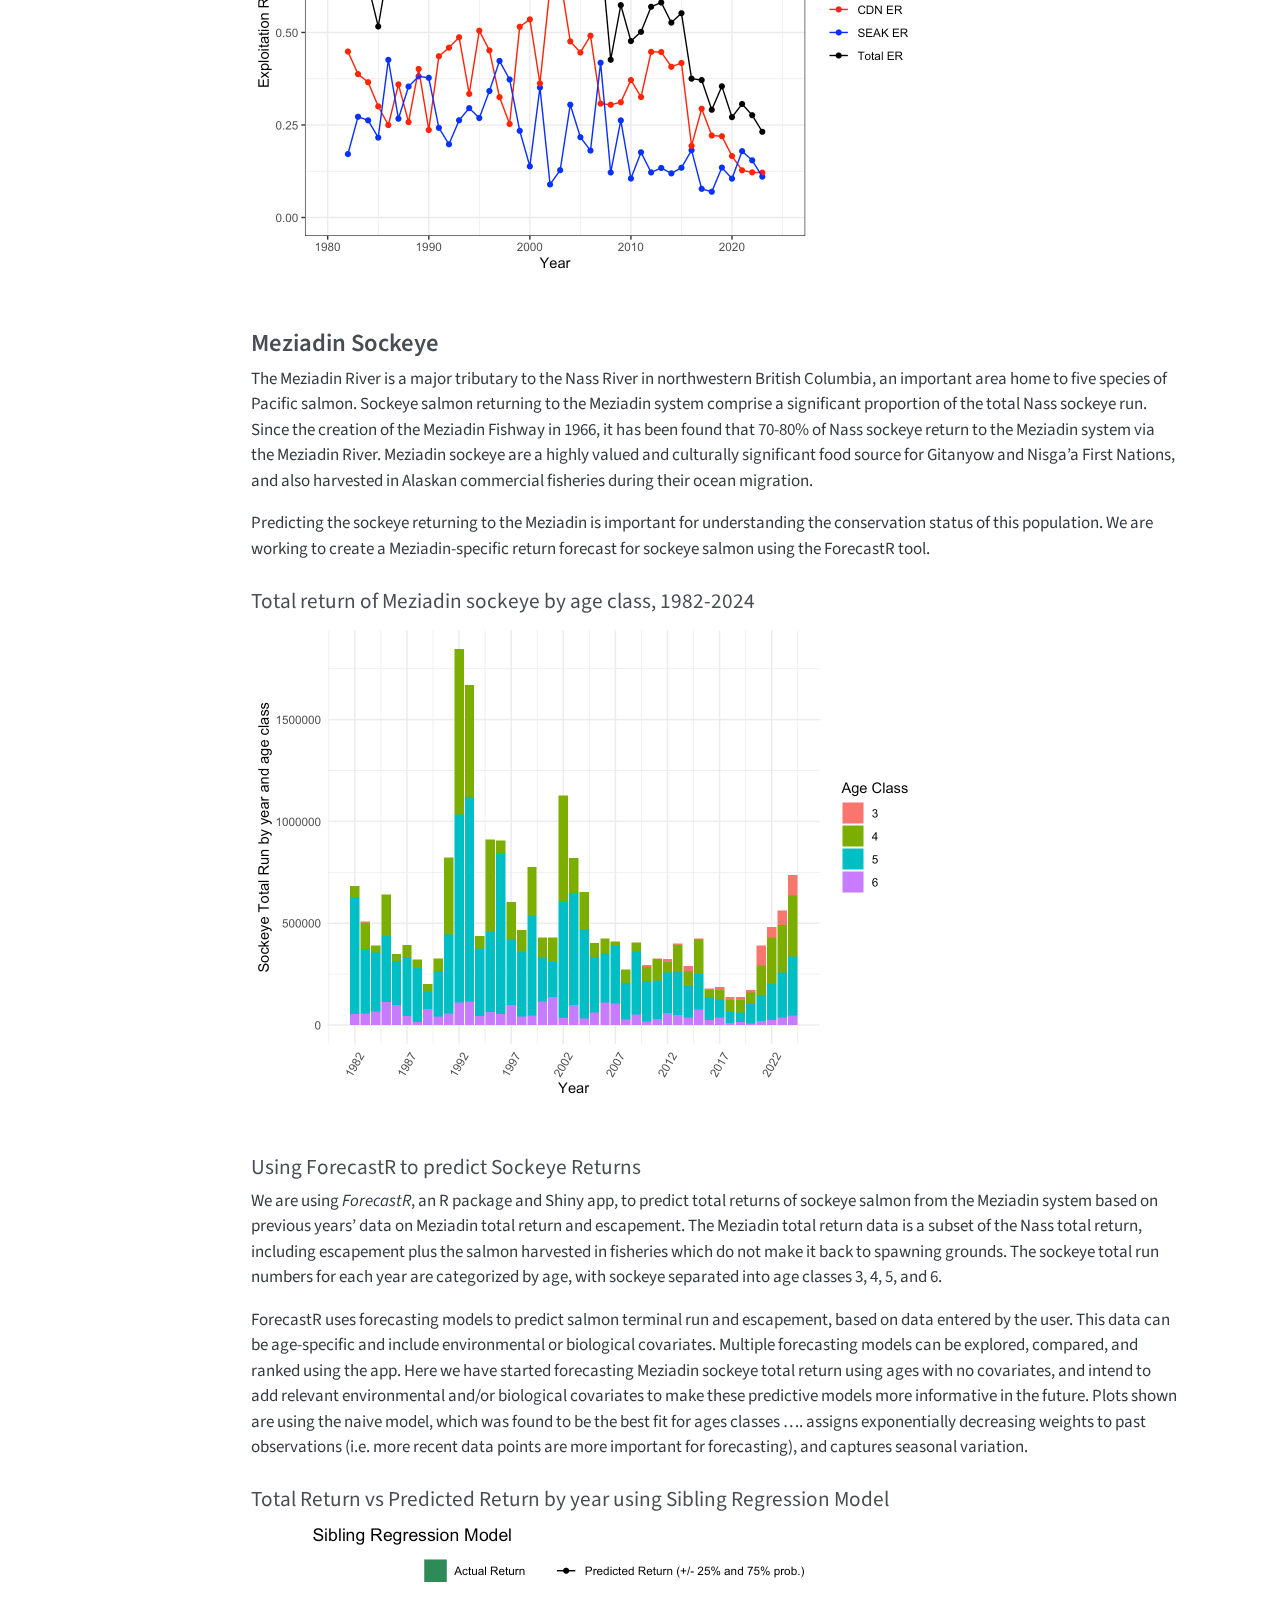
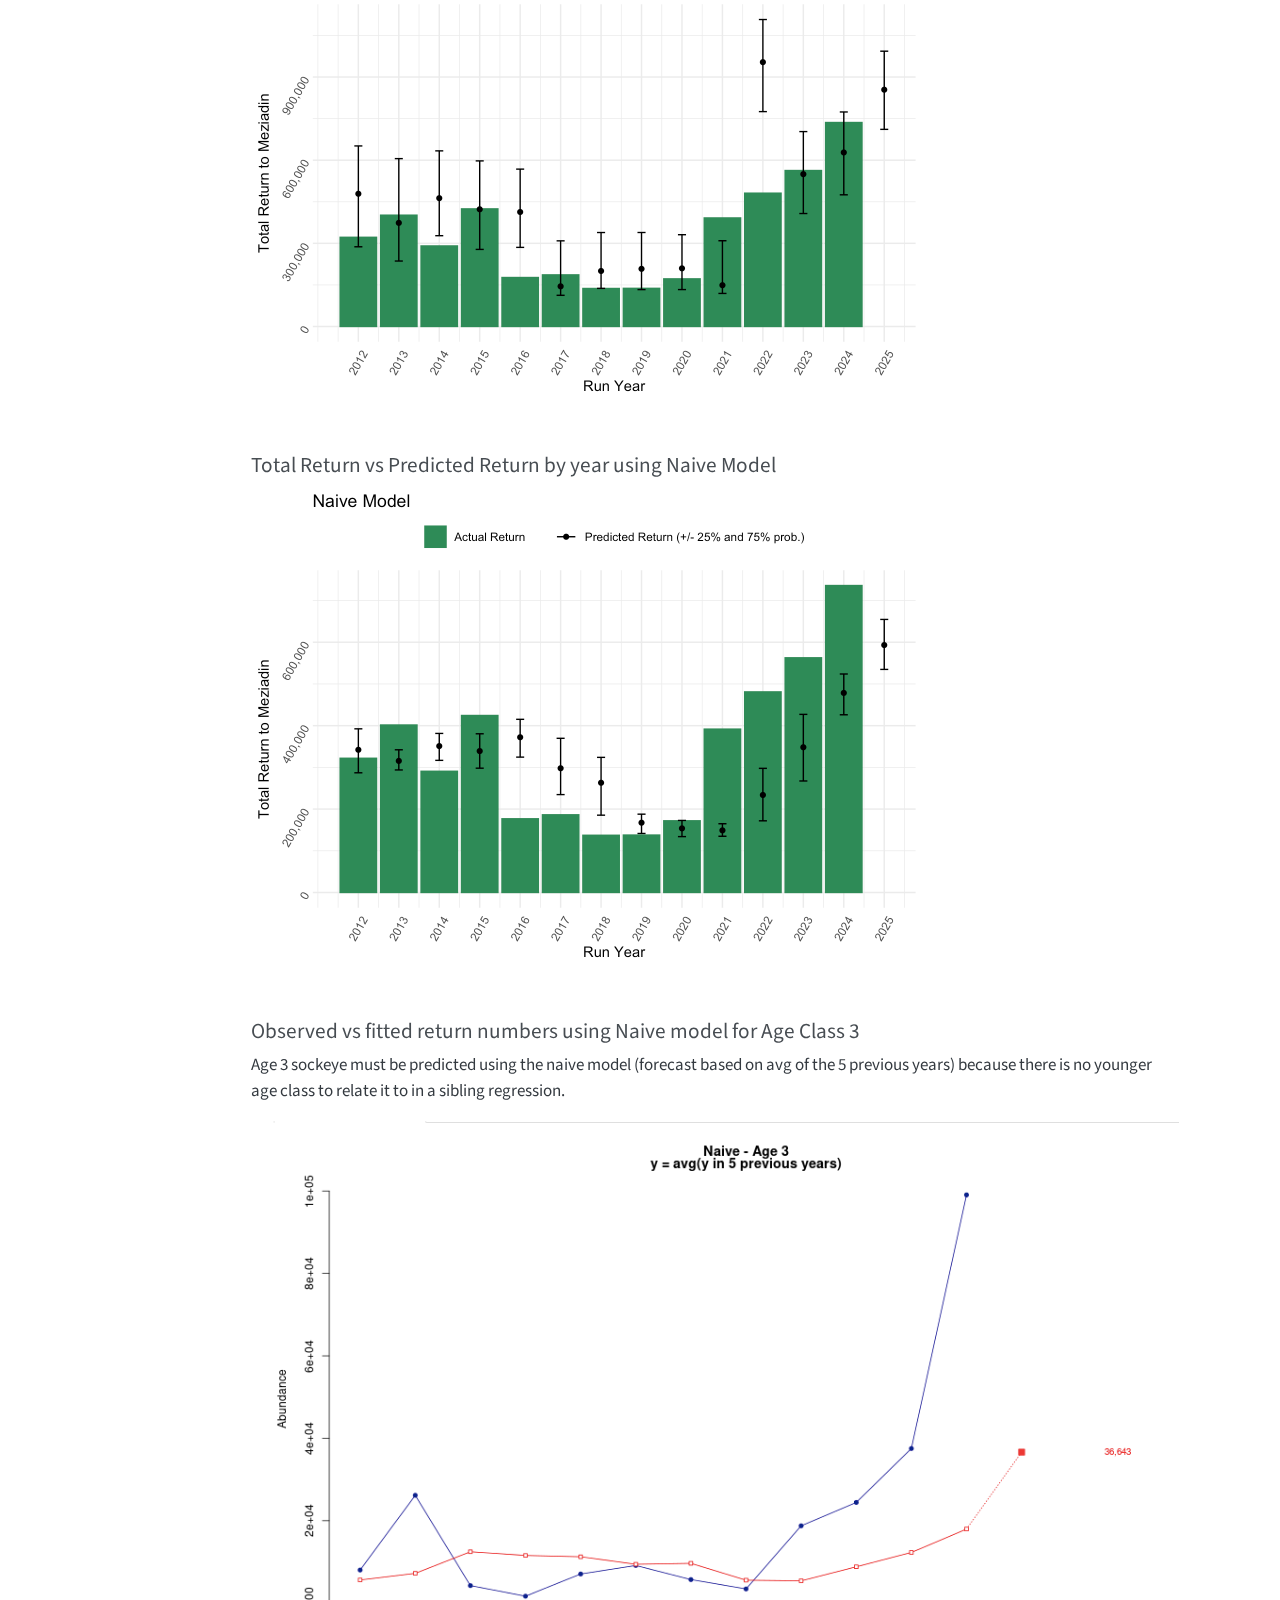
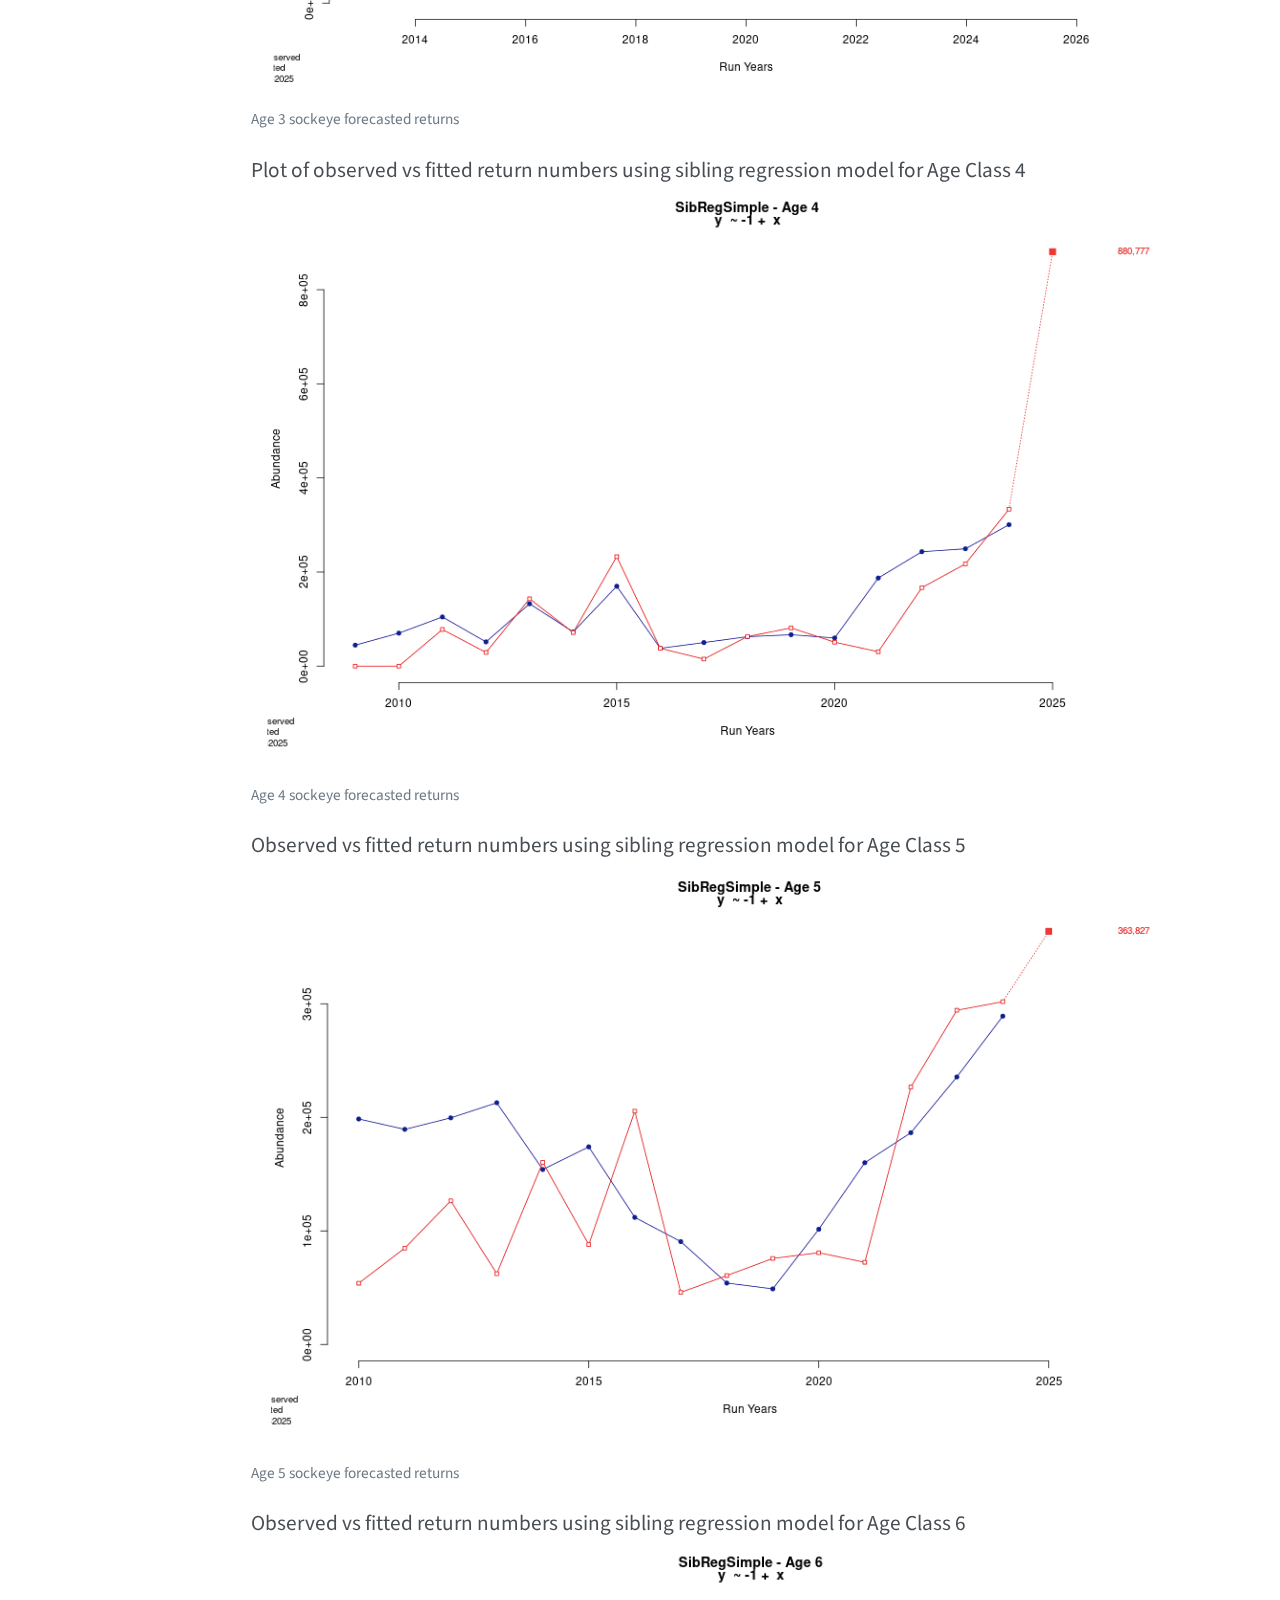
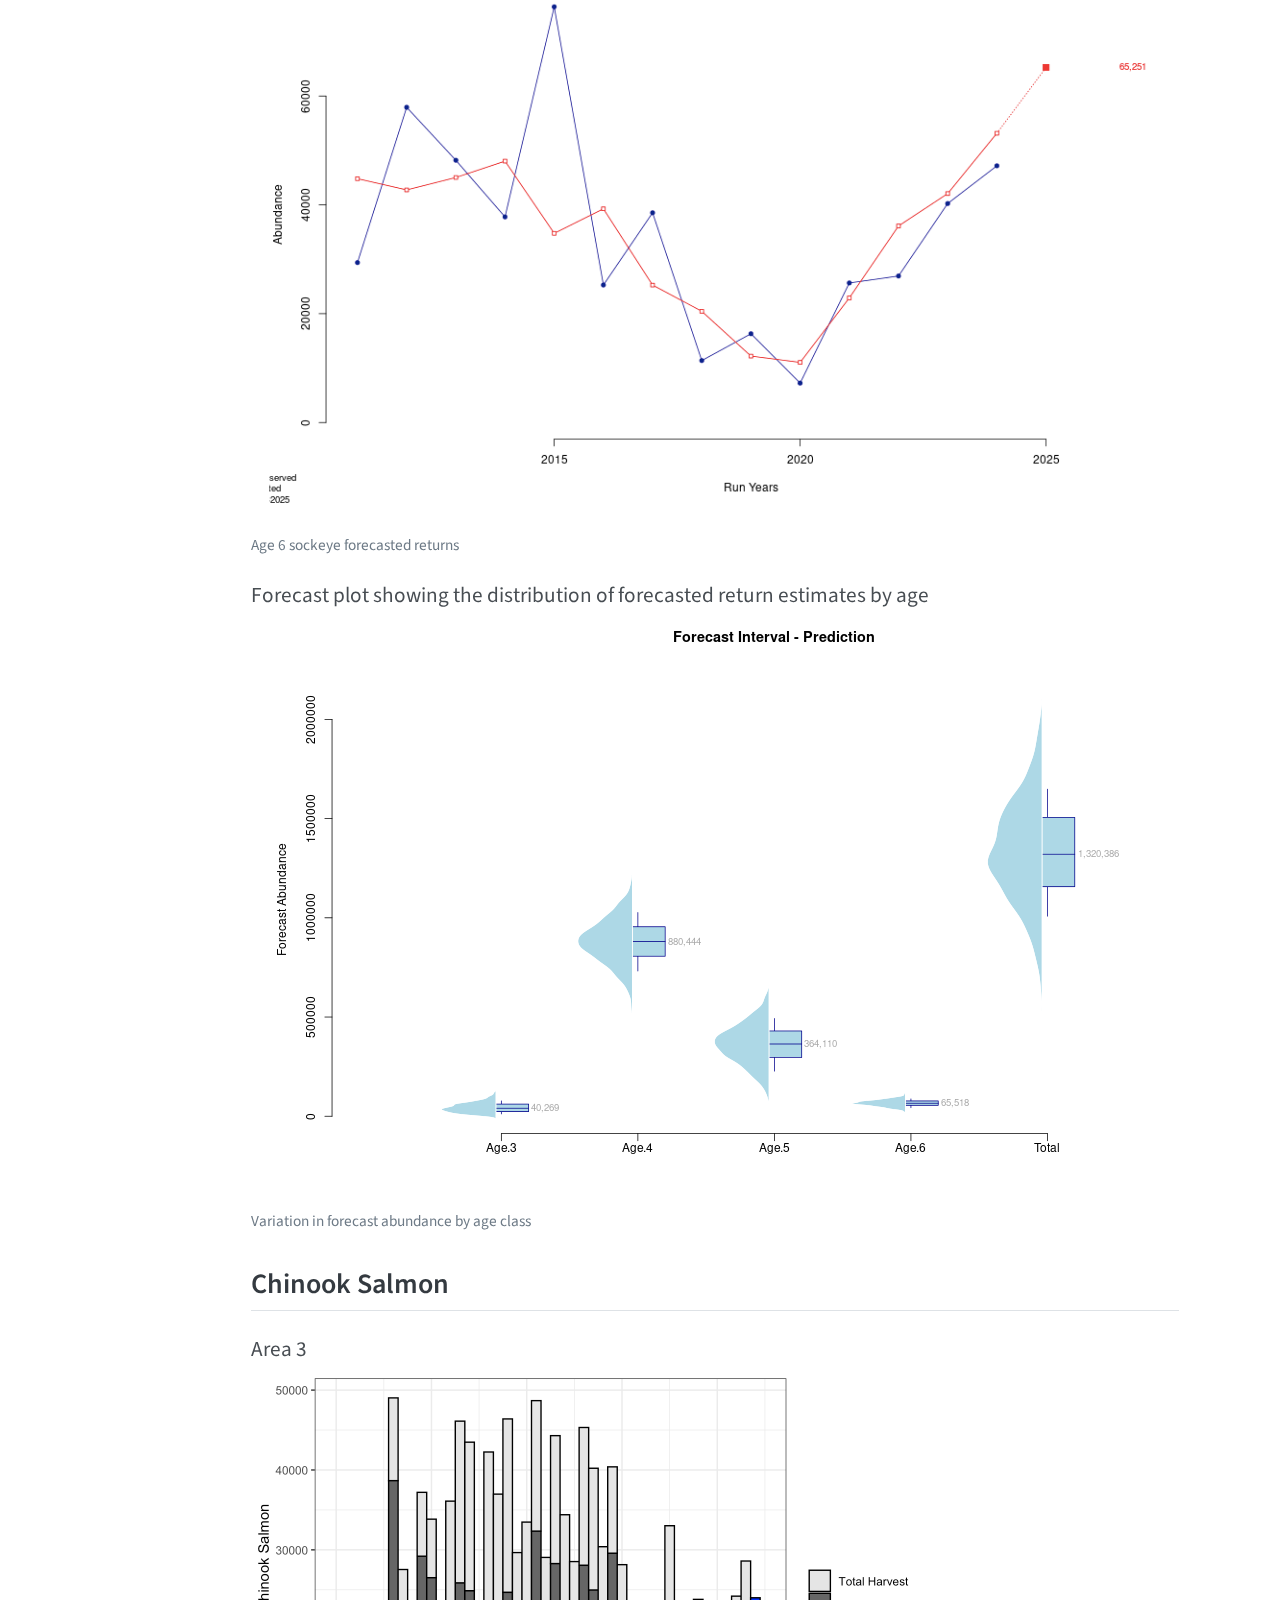
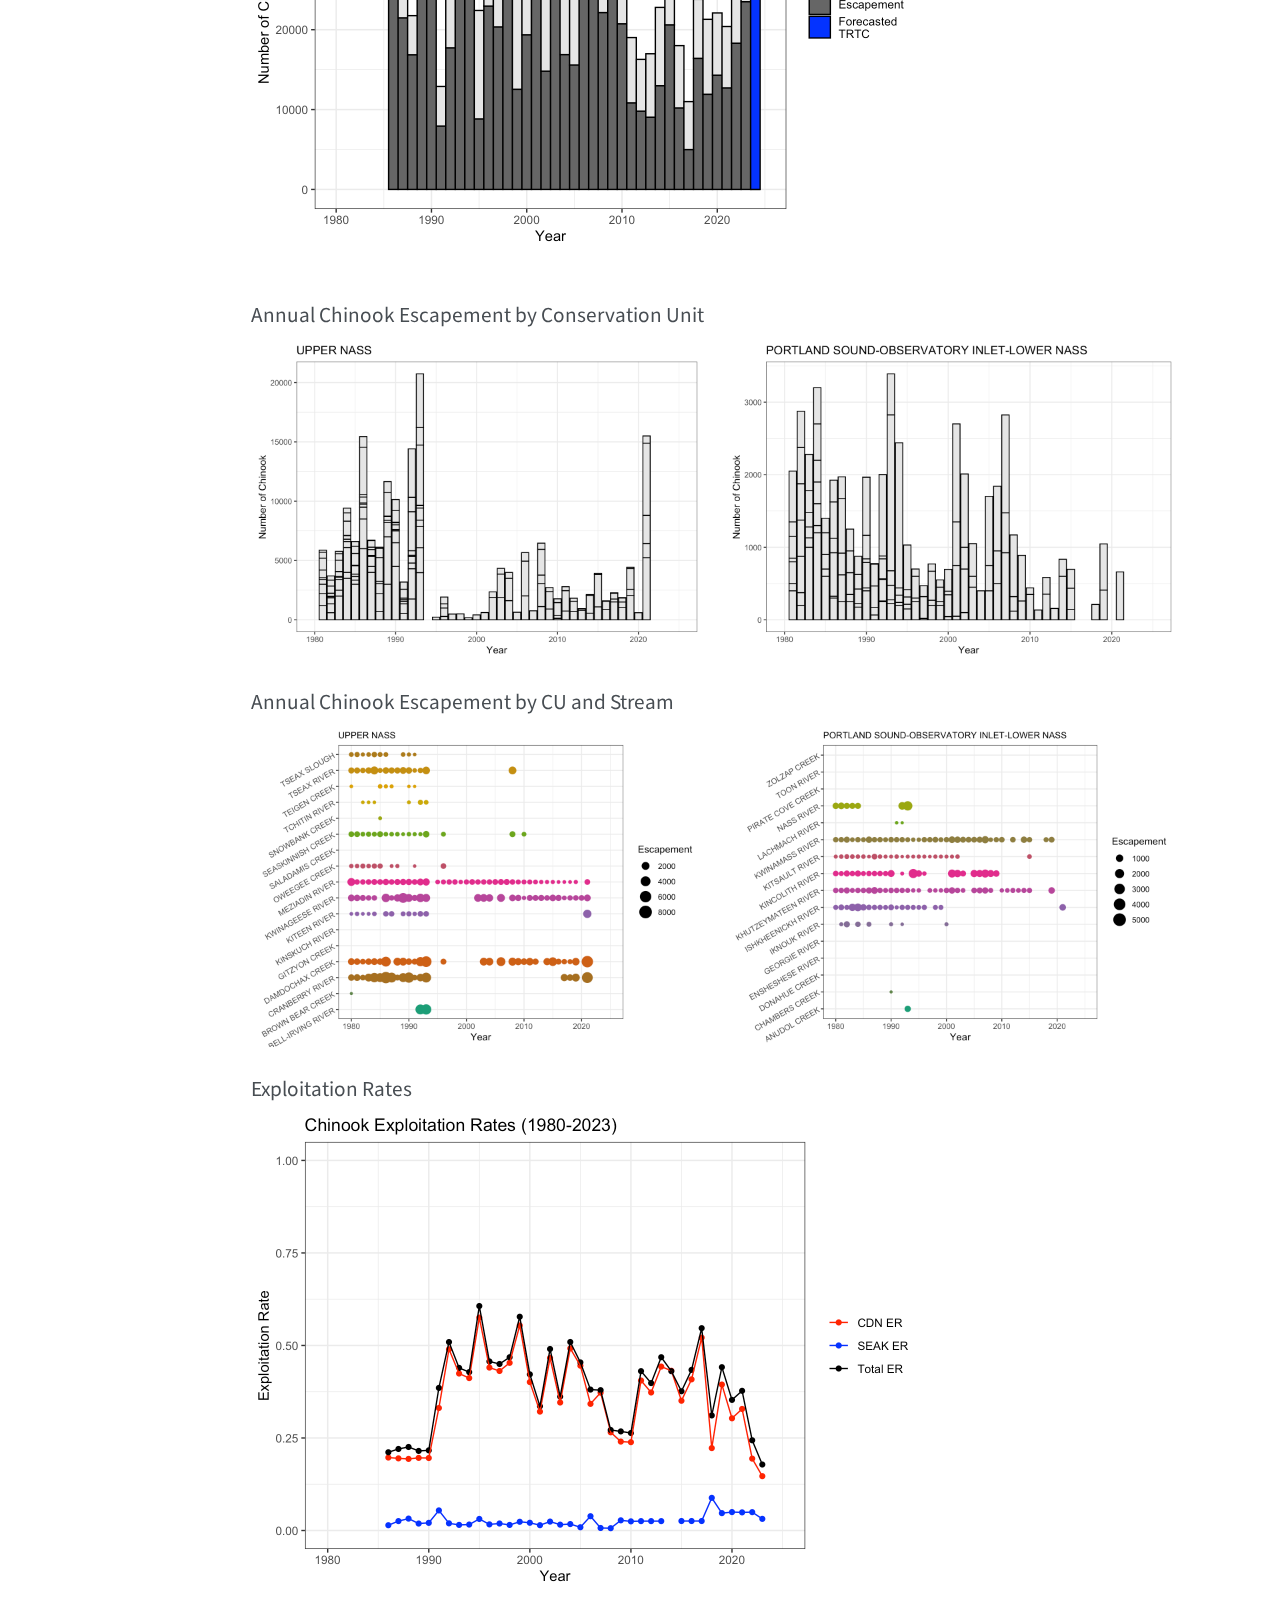
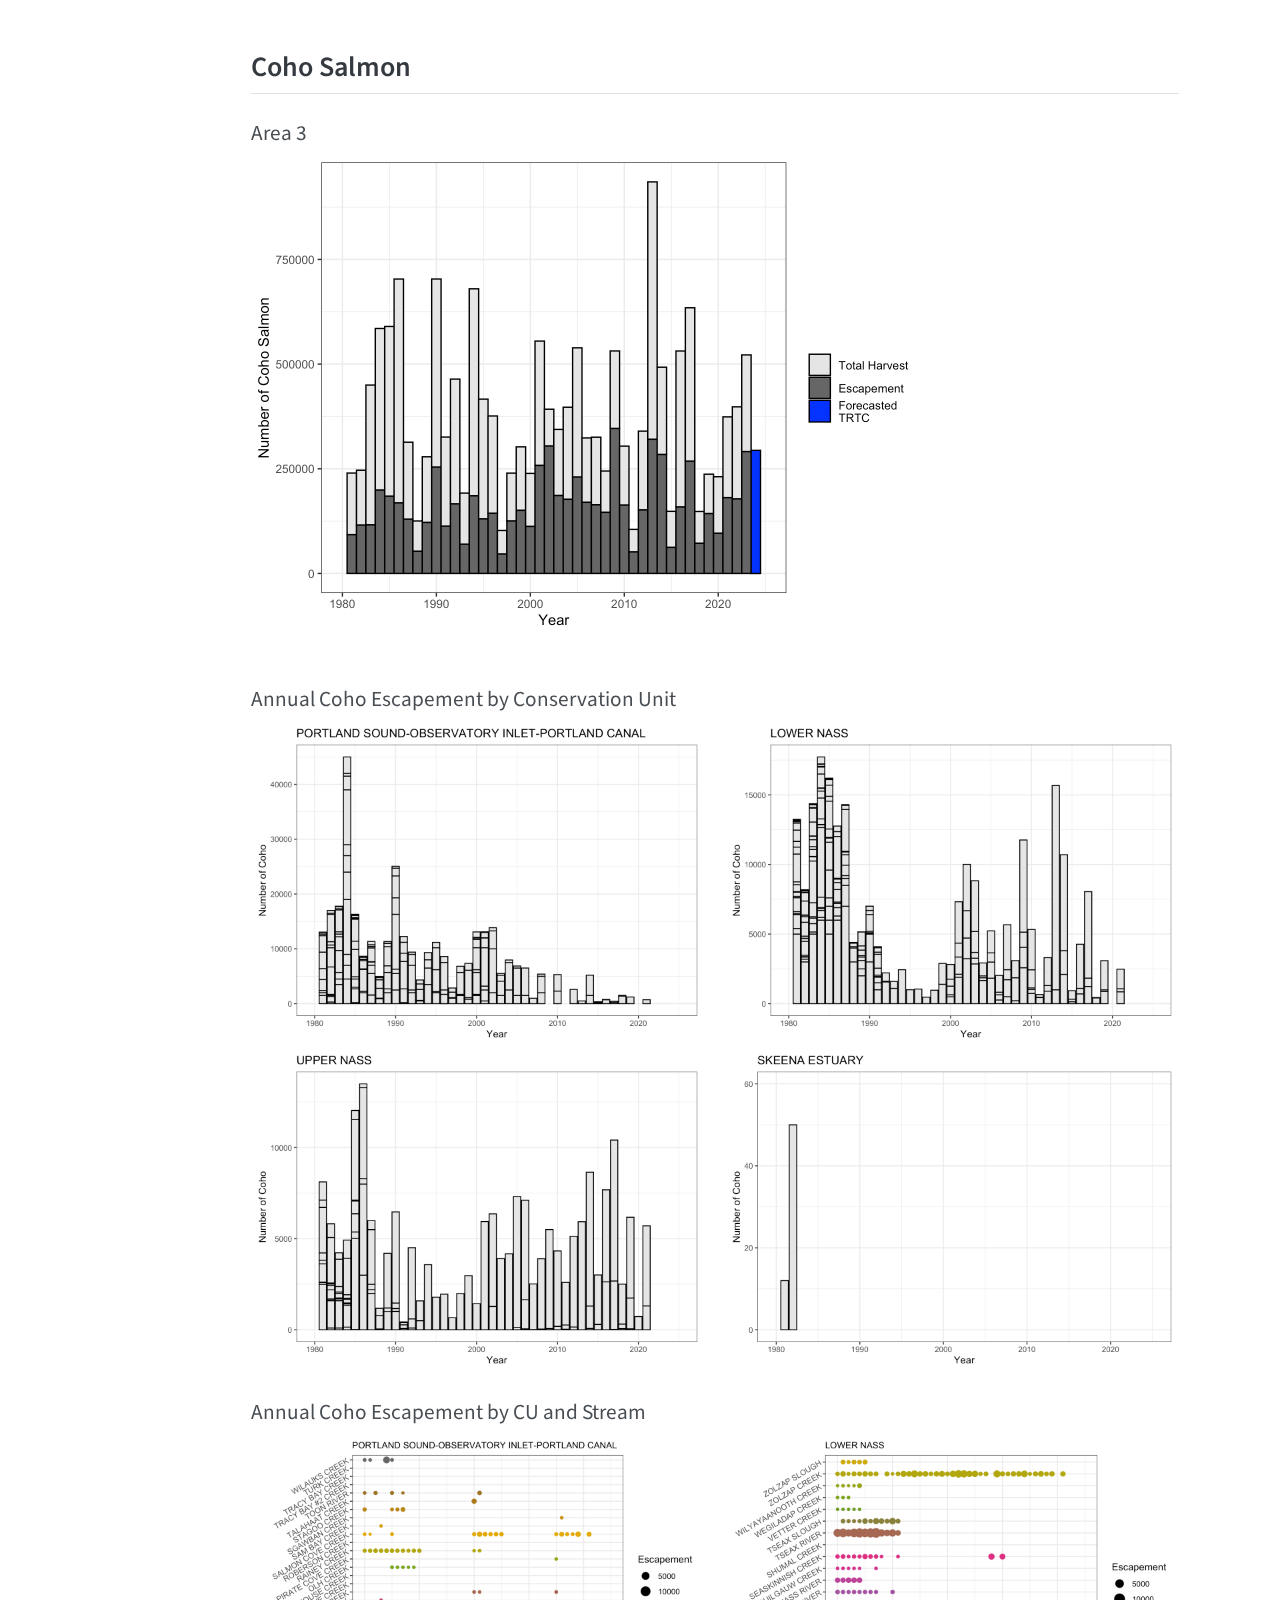
==== commit 6df4c02d: "update resource doc and Meziadin forecast dataset for 1/27/25" ====
--- a/docs/nass-data-summaries.html
+++ b/docs/nass-data-summaries.html
@@ -165,6 +165,15 @@
 </section>
 <section id="sockeye-salmon" class="level2">
 <h2 class="anchored" data-anchor-id="sockeye-salmon">Sockeye Salmon</h2>
+<div class="cell">
+<div class="cell-output-display">
+<div>
+<figure class="figure">
+<p><img src="nass-data-summaries_files/figure-html/unnamed-chunk-4-1.png" class="img-fluid figure-img" width="672"></p>
+</figure>
+</div>
+</div>
+</div>
 <section id="area-3" class="level4">
 <h4 class="anchored" data-anchor-id="area-3">Area 3</h4>
 <div class="cell">
@@ -283,13 +292,13 @@
 <h3 class="anchored" data-anchor-id="meziadin-sockeye">Meziadin Sockeye</h3>
 <p>The Meziadin River is a major tributary to the Nass River in northwestern British Columbia, an important area home to five species of Pacific salmon. Sockeye salmon returning to the Meziadin system comprise a significant proportion of the total Nass sockeye run. Since the creation of the Meziadin Fishway in 1966, it has been found that 70-80% of Nass sockeye return to the Meziadin system via the Meziadin River. Meziadin sockeye are a highly valued and culturally significant food source for Gitanyow and Nisga’a First Nations, and also harvested in Alaskan commercial fisheries during their ocean migration.</p>
 <p>Predicting the sockeye returning to the Meziadin is important for understanding the conservation status of this population. We are working to create a Meziadin-specific return forecast for sockeye salmon using the ForecastR tool.</p>
-<section id="total-return-of-meziadin-sockeye-by-age-class-1982-2023" class="level4">
-<h4 class="anchored" data-anchor-id="total-return-of-meziadin-sockeye-by-age-class-1982-2023">Total return of Meziadin sockeye by age class, 1982-2023</h4>
-<div class="cell">
-<div class="cell-output-display">
-<div>
-<figure class="figure">
-<p><img src="nass-data-summaries_files/figure-html/unnamed-chunk-5-1.png" class="img-fluid figure-img" width="672"></p>
+<section id="total-return-of-meziadin-sockeye-by-age-class-1982-2024" class="level4">
+<h4 class="anchored" data-anchor-id="total-return-of-meziadin-sockeye-by-age-class-1982-2024">Total return of Meziadin sockeye by age class, 1982-2024</h4>
+<div class="cell">
+<div class="cell-output-display">
+<div>
+<figure class="figure">
+<p><img src="nass-data-summaries_files/figure-html/unnamed-chunk-6-1.png" class="img-fluid figure-img" width="672"></p>
 </figure>
 </div>
 </div>
@@ -300,35 +309,63 @@
 <p>We are using <em>ForecastR</em>, an R package and Shiny app, to predict total returns of sockeye salmon from the Meziadin system based on previous years’ data on Meziadin total return and escapement. The Meziadin total return data is a subset of the Nass total return, including escapement plus the salmon harvested in fisheries which do not make it back to spawning grounds. The sockeye total run numbers for each year are categorized by age, with sockeye separated into age classes 3, 4, 5, and 6.</p>
 <p>ForecastR uses forecasting models to predict salmon terminal run and escapement, based on data entered by the user. This data can be age-specific and include environmental or biological covariates. Multiple forecasting models can be explored, compared, and ranked using the app. Here we have started forecasting Meziadin sockeye total return using ages with no covariates, and intend to add relevant environmental and/or biological covariates to make these predictive models more informative in the future. Plots shown are using the naive model, which was found to be the best fit for ages classes …. assigns exponentially decreasing weights to past observations (i.e.&nbsp;more recent data points are more important for forecasting), and captures seasonal variation.</p>
 </section>
+<section id="total-return-vs-predicted-return-by-year-using-sibling-regression-model" class="level4">
+<h4 class="anchored" data-anchor-id="total-return-vs-predicted-return-by-year-using-sibling-regression-model">Total Return vs Predicted Return by year using Sibling Regression Model</h4>
+<div class="cell">
+<div class="cell-output-display">
+<div>
+<figure class="figure">
+<p><img src="nass-data-summaries_files/figure-html/unnamed-chunk-7-1.png" class="img-fluid figure-img" width="672"></p>
+</figure>
+</div>
+</div>
+</div>
+</section>
+<section id="total-return-vs-predicted-return-by-year-using-naive-model" class="level4">
+<h4 class="anchored" data-anchor-id="total-return-vs-predicted-return-by-year-using-naive-model">Total Return vs Predicted Return by year using Naive Model</h4>
+<div class="cell">
+<div class="cell-output-display">
+<div>
+<figure class="figure">
+<p><img src="nass-data-summaries_files/figure-html/unnamed-chunk-8-1.png" class="img-fluid figure-img" width="672"></p>
+</figure>
+</div>
+</div>
+</div>
+</section>
 <section id="observed-vs-fitted-return-numbers-using-naive-model-for-age-class-3" class="level4">
 <h4 class="anchored" data-anchor-id="observed-vs-fitted-return-numbers-using-naive-model-for-age-class-3">Observed vs fitted return numbers using Naive model for Age Class 3</h4>
-<p>Data for age-3 sockeye is sparse as the total run for this age class is zero for most years between 1982 and 2017.</p>
-<p><img src="age3_naive.png" class="img-fluid" alt="Age 3 sockeye forecasted returns"><br>
-</p>
-</section>
-<section id="plot-of-observed-vs-fitted-return-numbers-using-naive-model-for-age-class-4" class="level4">
-<h4 class="anchored" data-anchor-id="plot-of-observed-vs-fitted-return-numbers-using-naive-model-for-age-class-4">Plot of observed vs fitted return numbers using Naive model for Age Class 4</h4>
+<p>Age 3 sockeye must be predicted using the naive model (forecast based on avg of the 5 previous years) because there is no younger age class to relate it to in a sibling regression.</p>
 <div class="quarto-figure quarto-figure-center">
 <figure class="figure">
-<p><img src="age4_naive.png" class="img-fluid figure-img"></p>
+<p><img src="age3.png" class="img-fluid figure-img"></p>
+<figcaption>Age 3 sockeye forecasted returns</figcaption>
+</figure>
+</div>
+</section>
+<section id="plot-of-observed-vs-fitted-return-numbers-using-sibling-regression-model-for-age-class-4" class="level4">
+<h4 class="anchored" data-anchor-id="plot-of-observed-vs-fitted-return-numbers-using-sibling-regression-model-for-age-class-4">Plot of observed vs fitted return numbers using sibling regression model for Age Class 4</h4>
+<div class="quarto-figure quarto-figure-center">
+<figure class="figure">
+<p><img src="age4.png" class="img-fluid figure-img"></p>
 <figcaption>Age 4 sockeye forecasted returns</figcaption>
 </figure>
 </div>
 </section>
-<section id="observed-vs-fitted-return-numbers-using-naive-model-for-age-class-5" class="level4">
-<h4 class="anchored" data-anchor-id="observed-vs-fitted-return-numbers-using-naive-model-for-age-class-5">Observed vs fitted return numbers using Naive model for Age Class 5</h4>
+<section id="observed-vs-fitted-return-numbers-using-sibling-regression-model-for-age-class-5" class="level4">
+<h4 class="anchored" data-anchor-id="observed-vs-fitted-return-numbers-using-sibling-regression-model-for-age-class-5">Observed vs fitted return numbers using sibling regression model for Age Class 5</h4>
 <div class="quarto-figure quarto-figure-center">
 <figure class="figure">
-<p><img src="age5_naive.png" class="img-fluid figure-img"></p>
+<p><img src="age5.png" class="img-fluid figure-img"></p>
 <figcaption>Age 5 sockeye forecasted returns</figcaption>
 </figure>
 </div>
 </section>
-<section id="observed-vs-fitted-return-numbers-using-naive-model-for-age-class-6" class="level4">
-<h4 class="anchored" data-anchor-id="observed-vs-fitted-return-numbers-using-naive-model-for-age-class-6">Observed vs fitted return numbers using Naive model for Age Class 6</h4>
+<section id="observed-vs-fitted-return-numbers-using-sibling-regression-model-for-age-class-6" class="level4">
+<h4 class="anchored" data-anchor-id="observed-vs-fitted-return-numbers-using-sibling-regression-model-for-age-class-6">Observed vs fitted return numbers using sibling regression model for Age Class 6</h4>
 <div class="quarto-figure quarto-figure-center">
 <figure class="figure">
-<p><img src="age6_naive.png" class="img-fluid figure-img"></p>
+<p><img src="age6.png" class="img-fluid figure-img"></p>
 <figcaption>Age 6 sockeye forecasted returns</figcaption>
 </figure>
 </div>
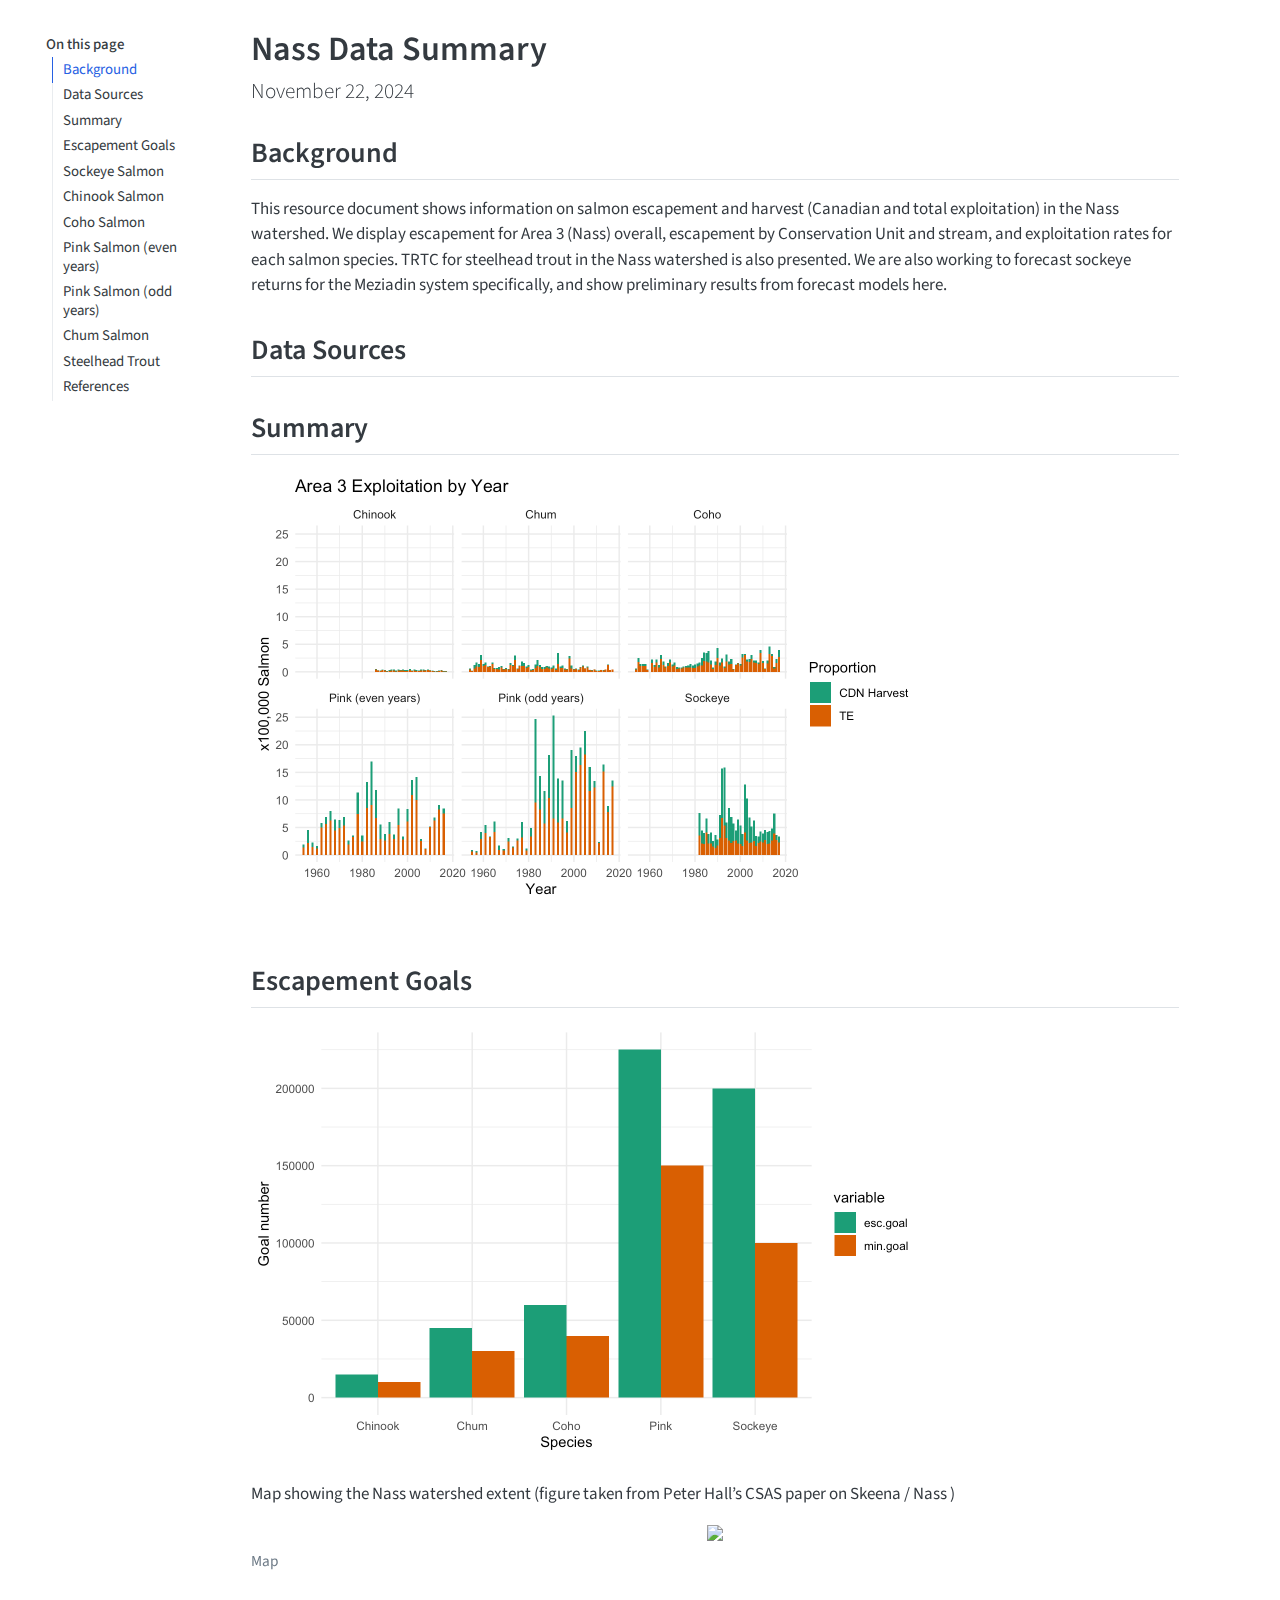
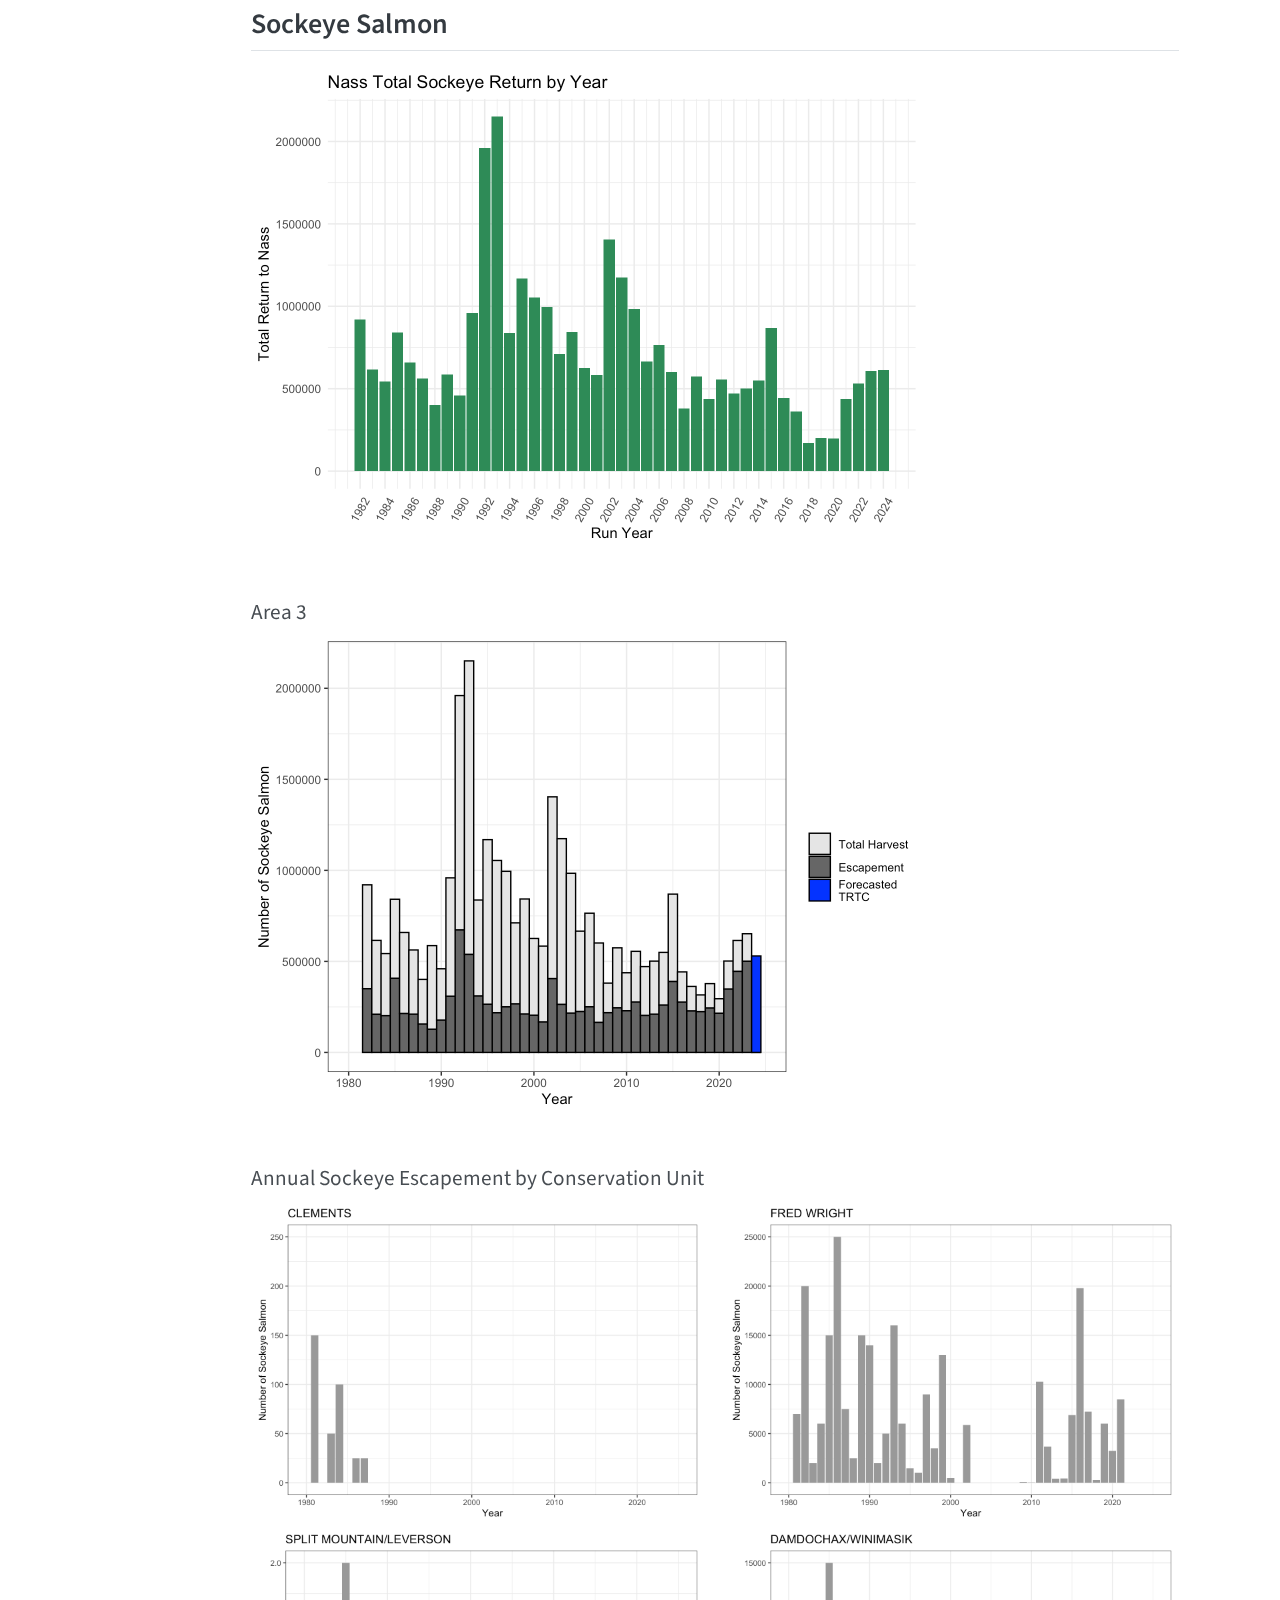
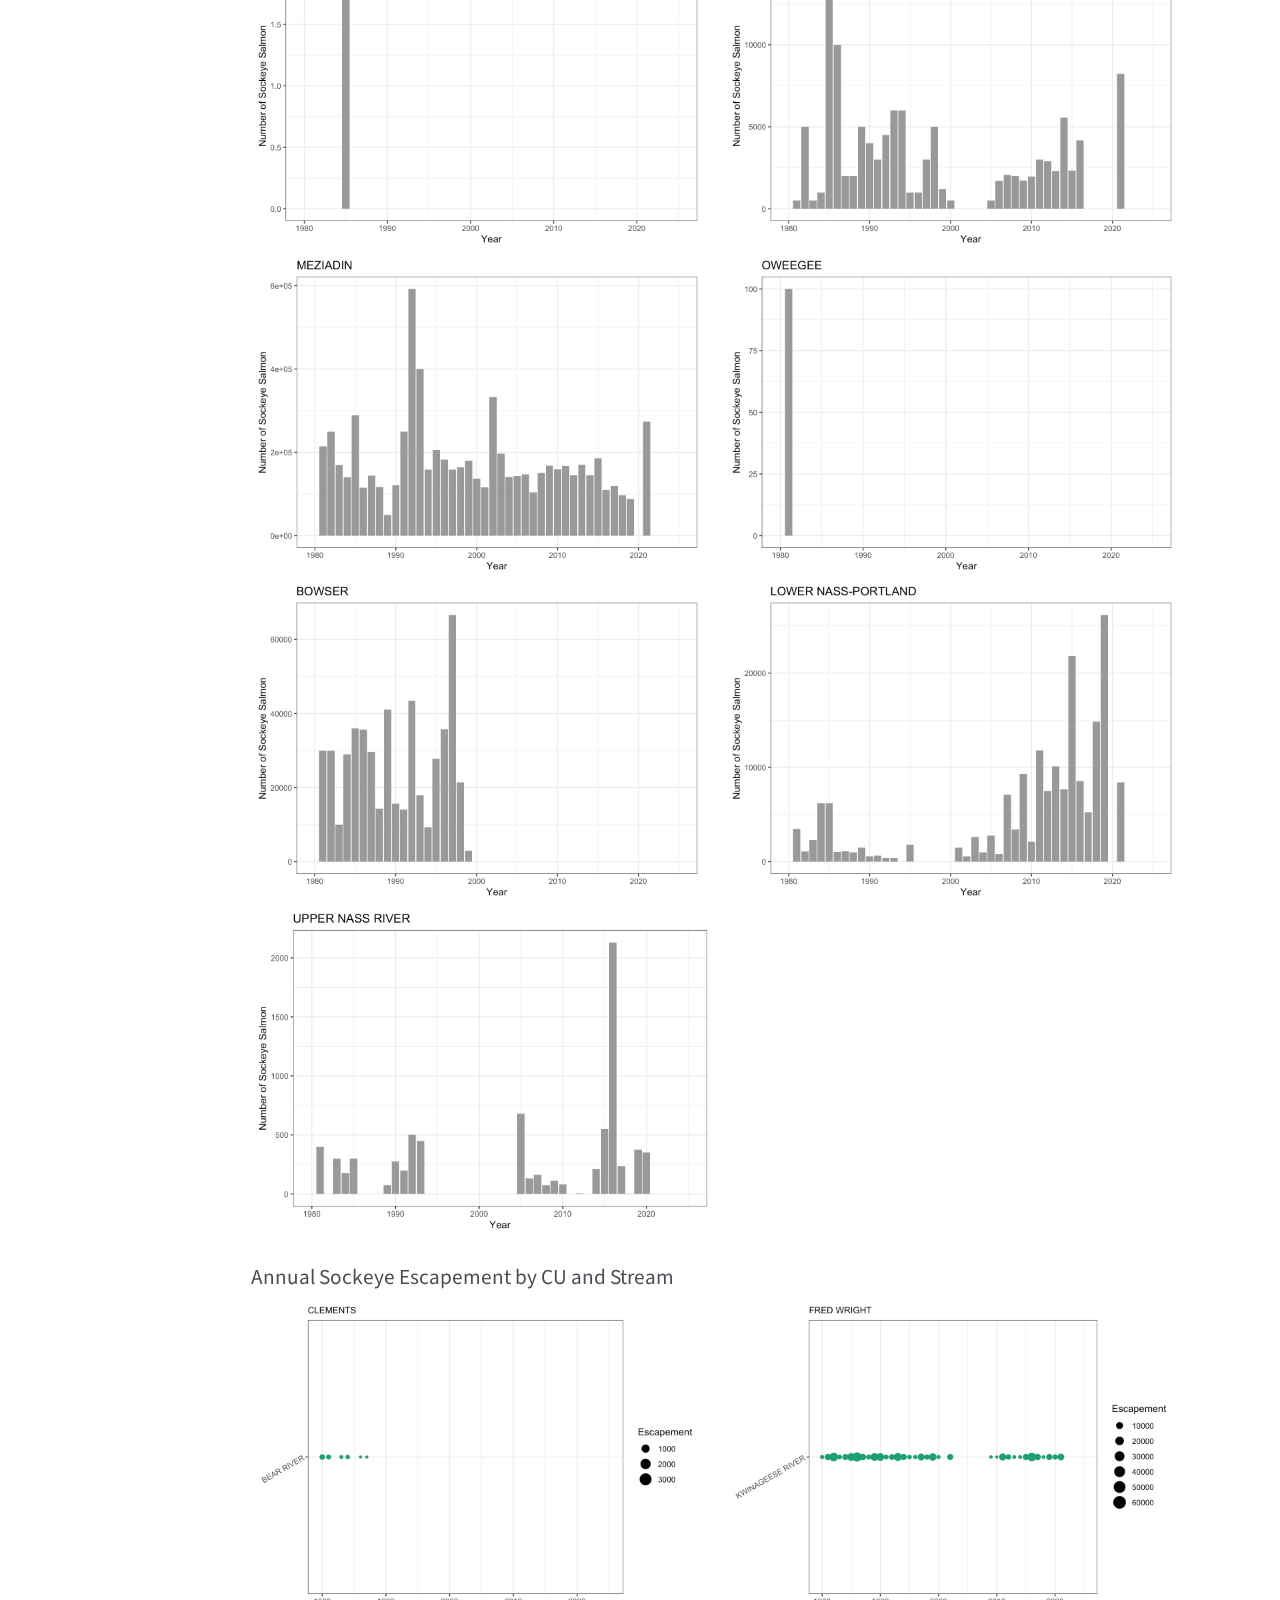
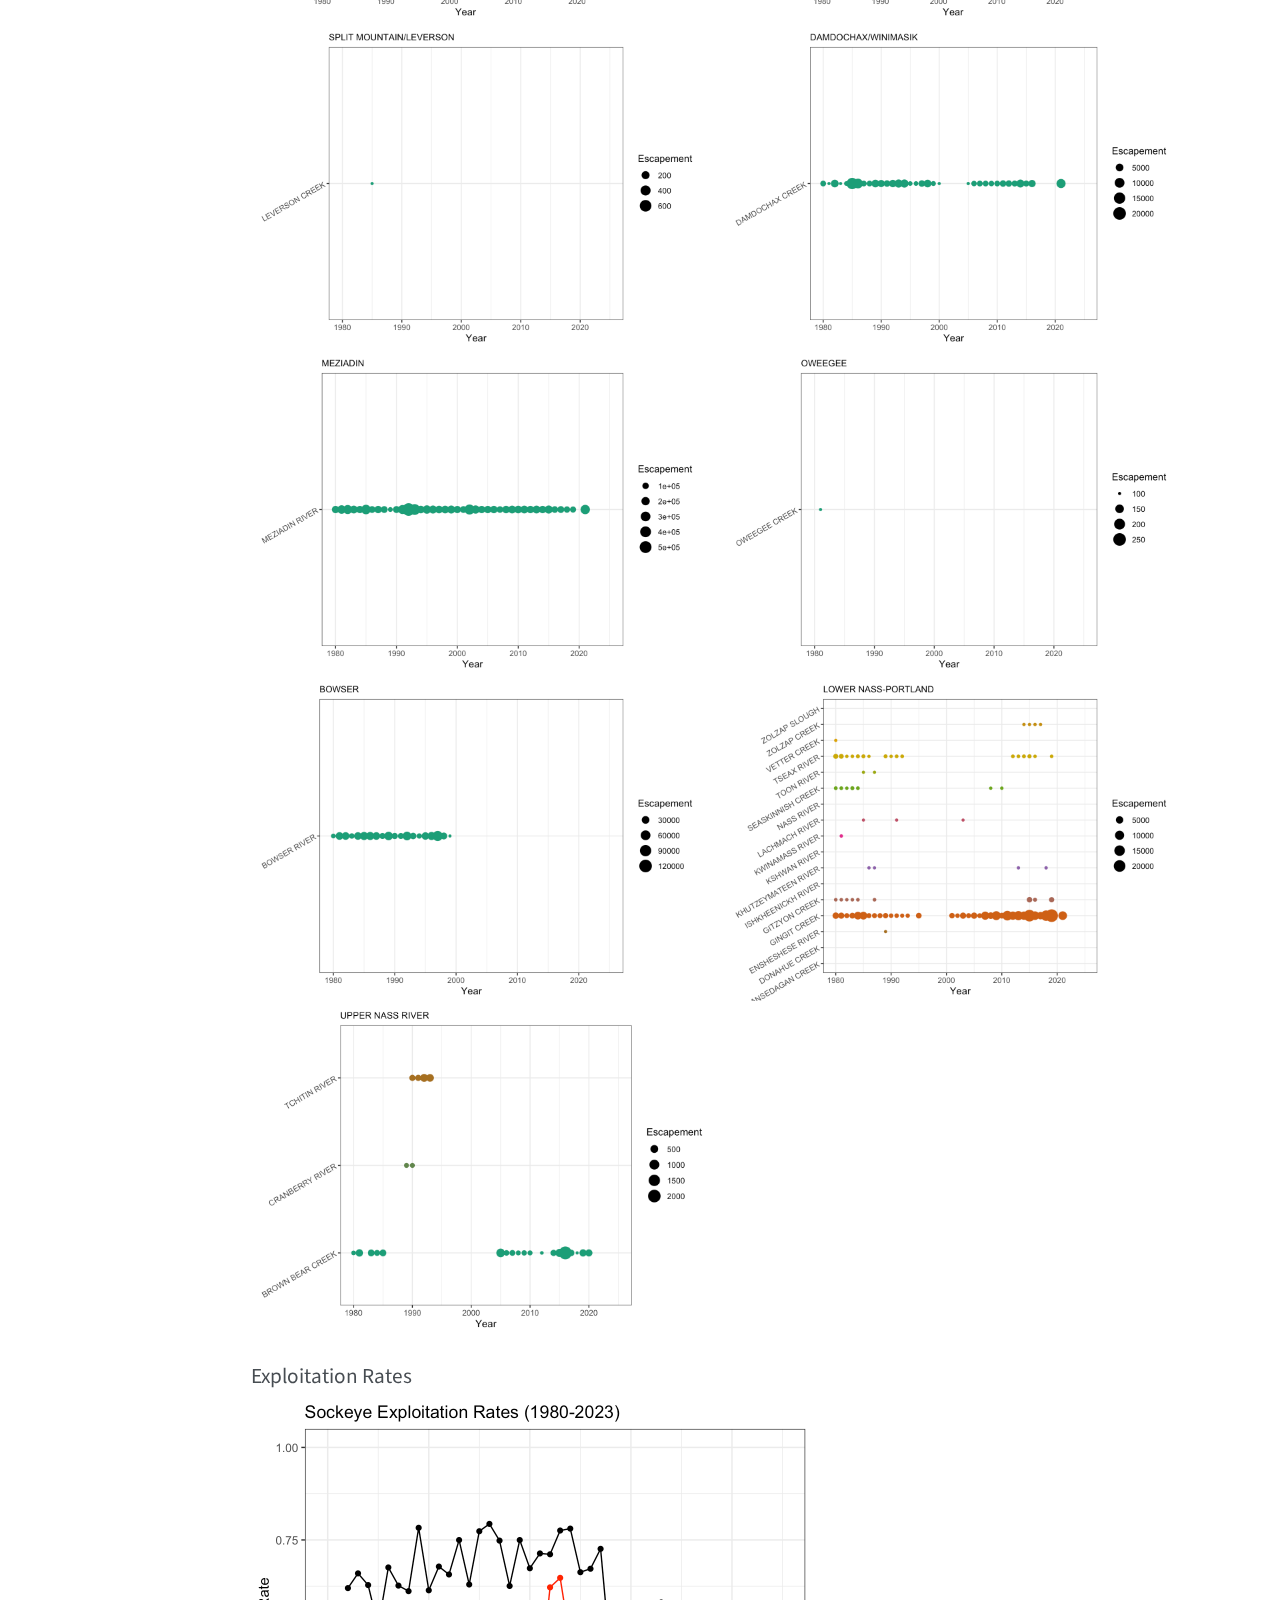
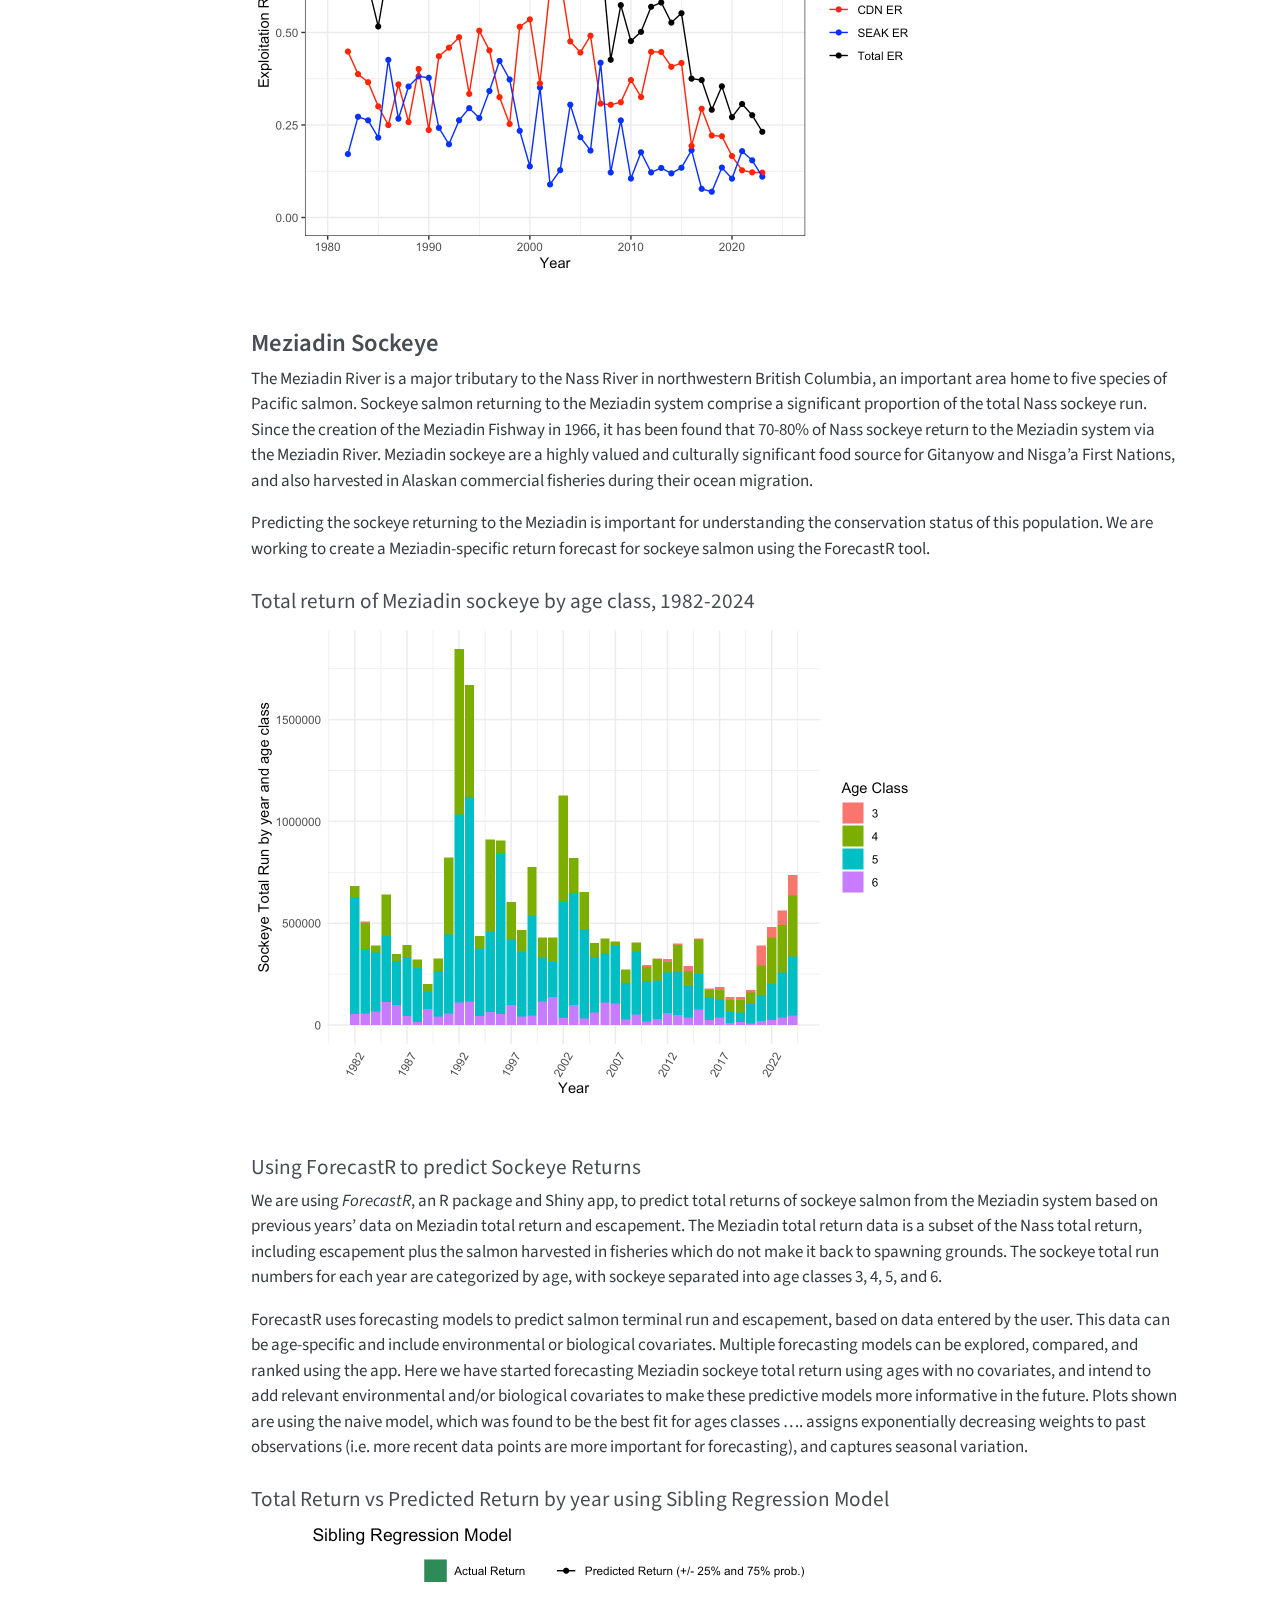
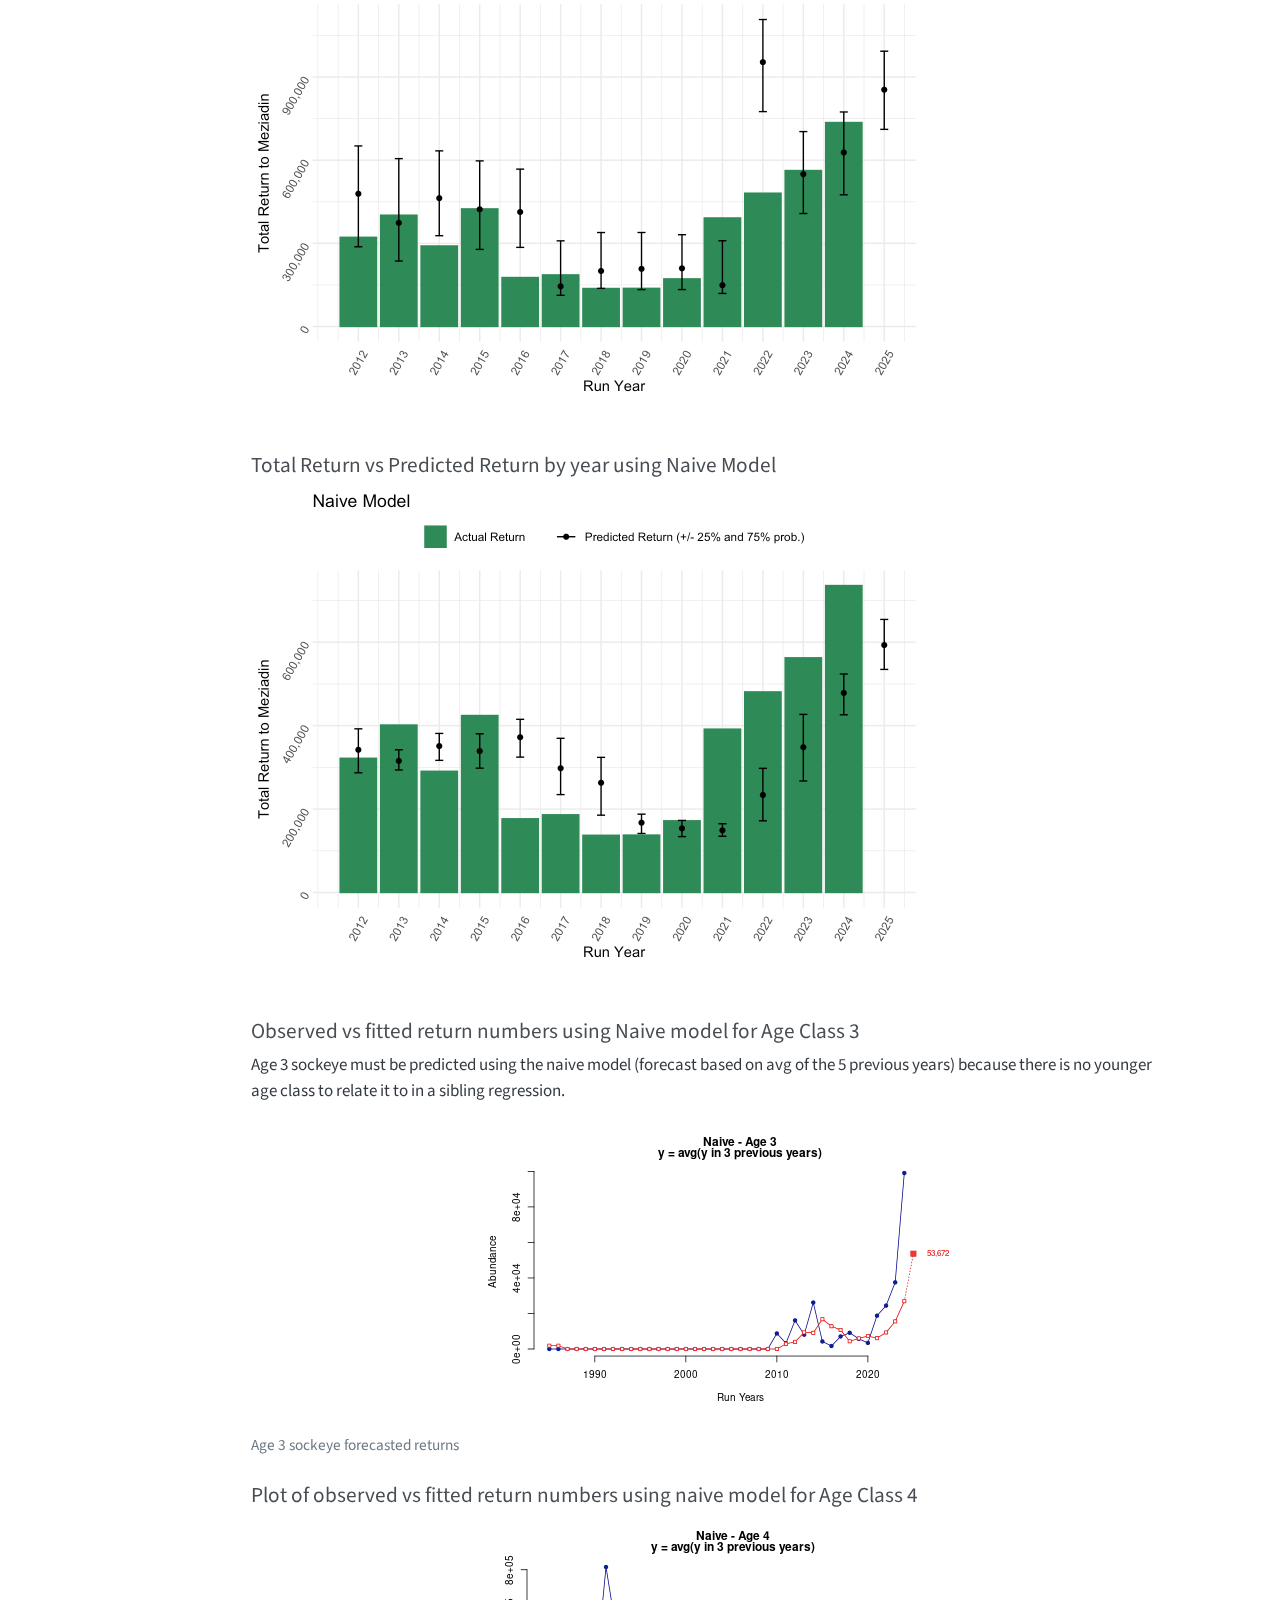
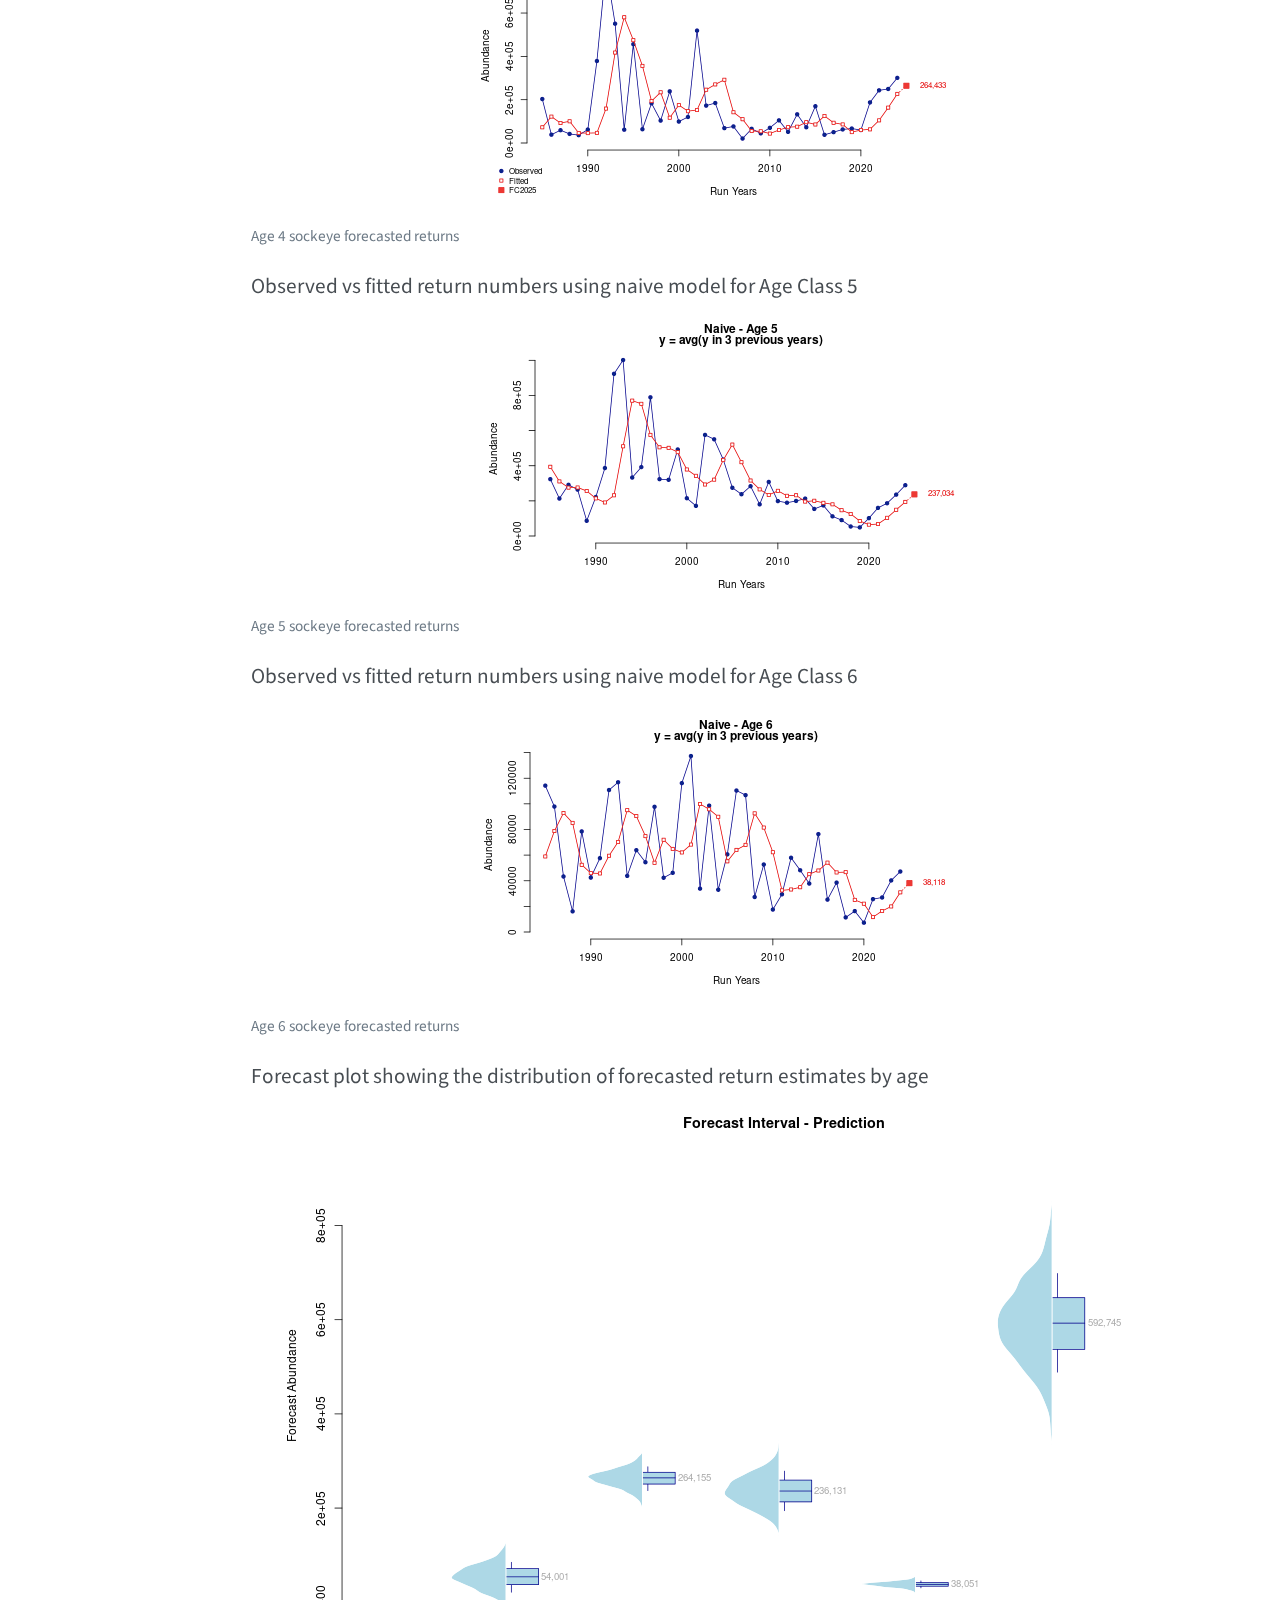
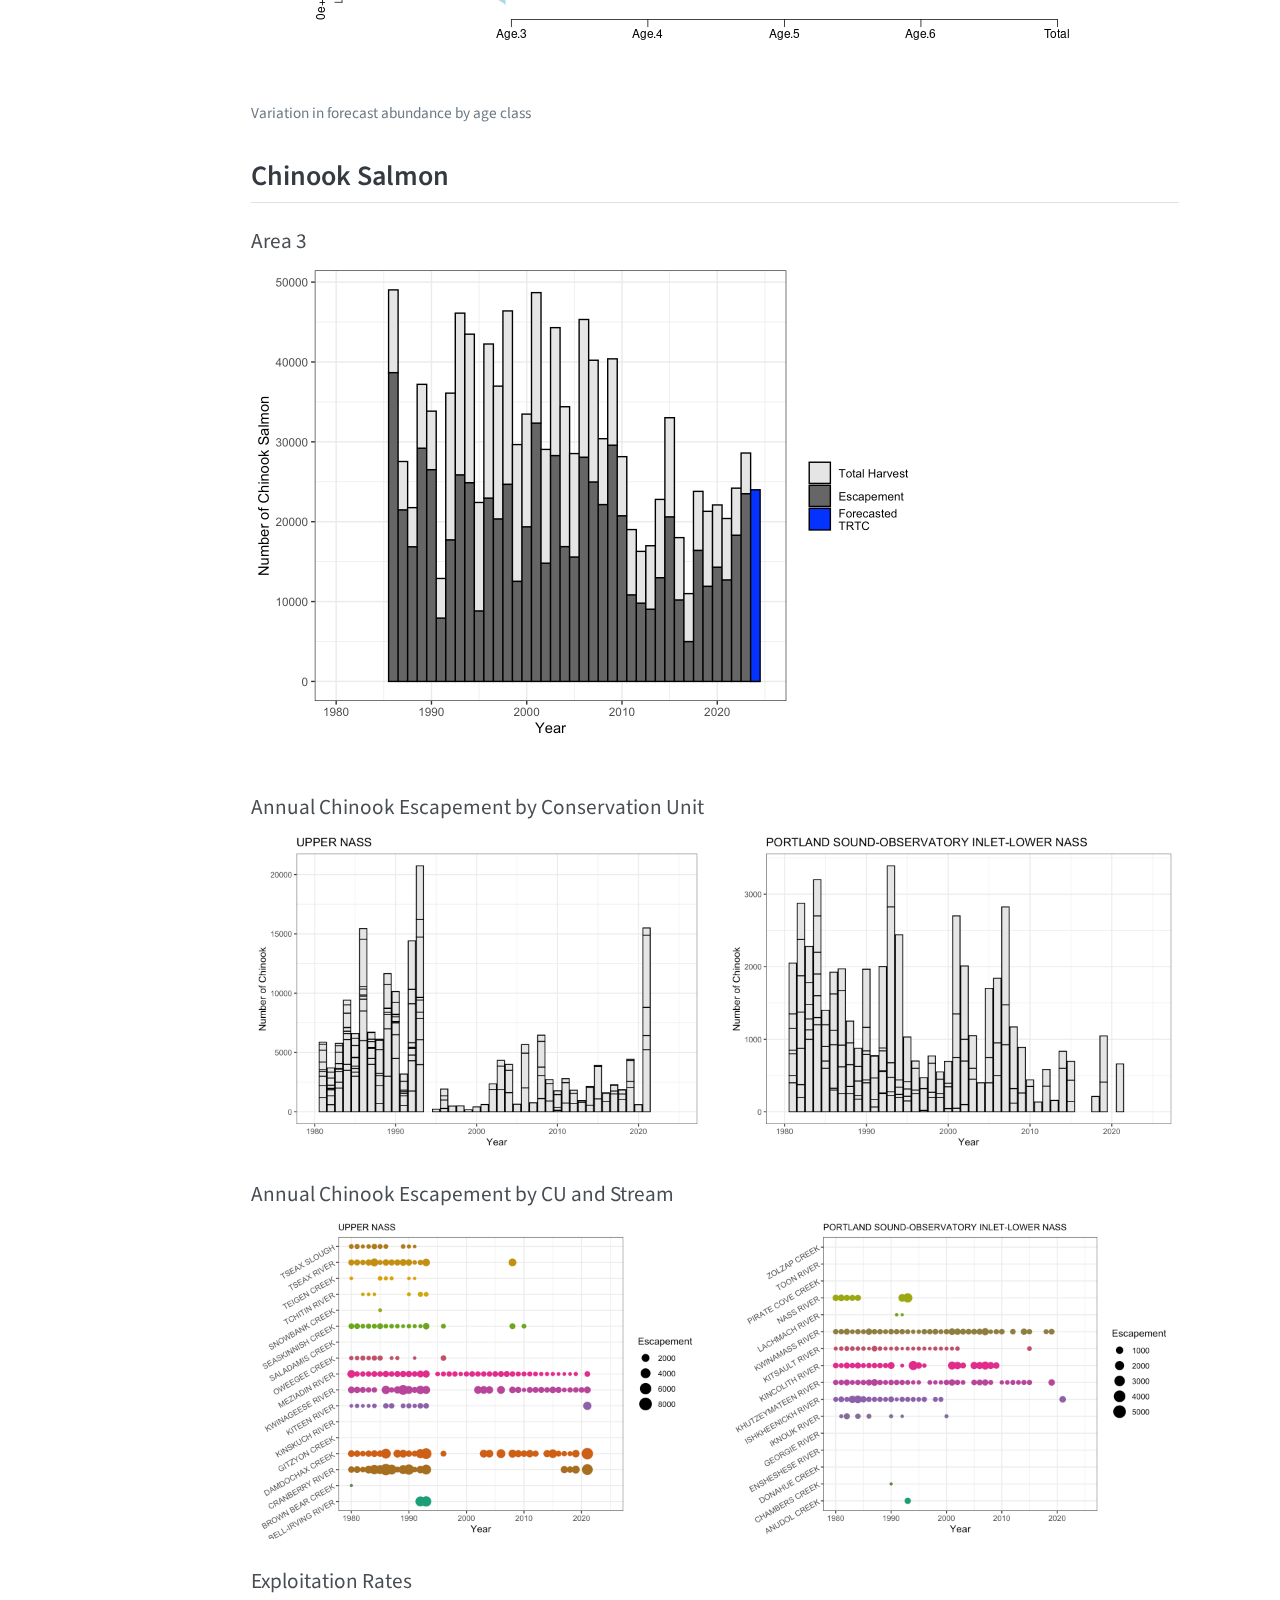
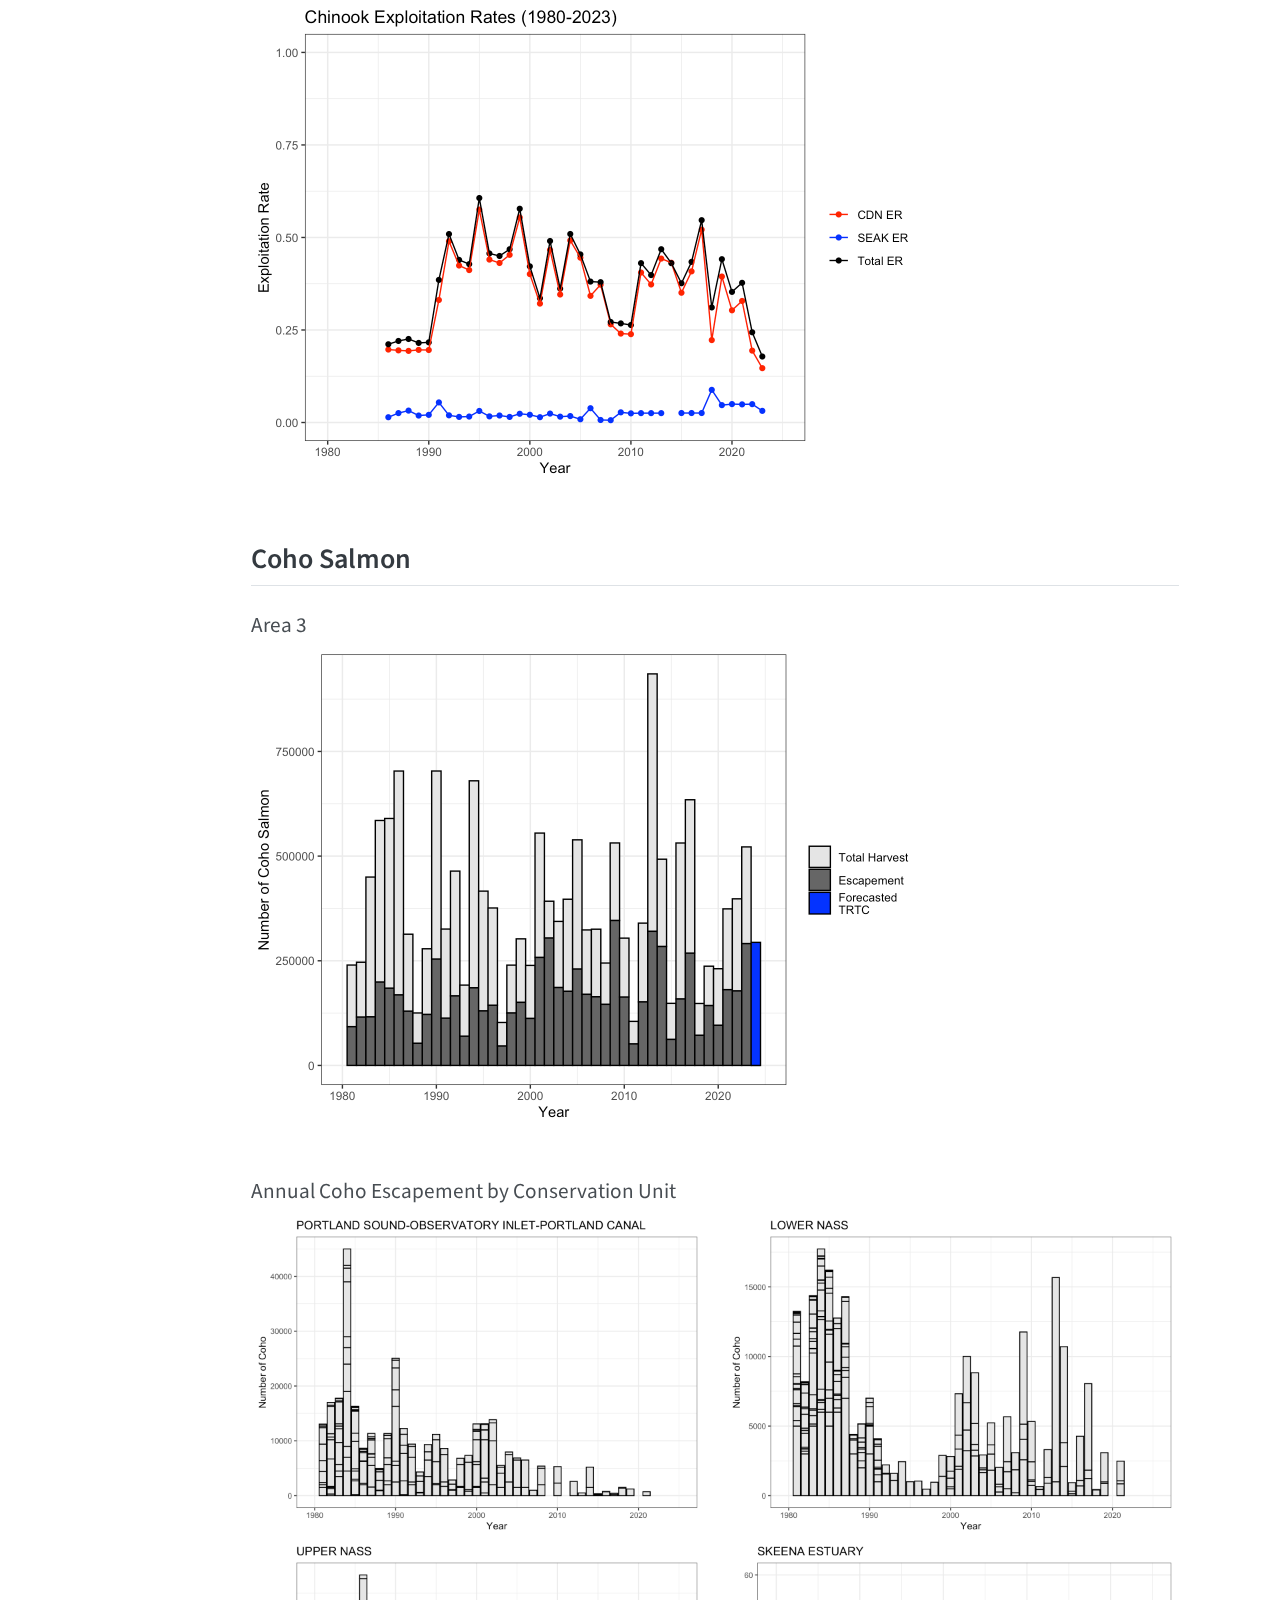
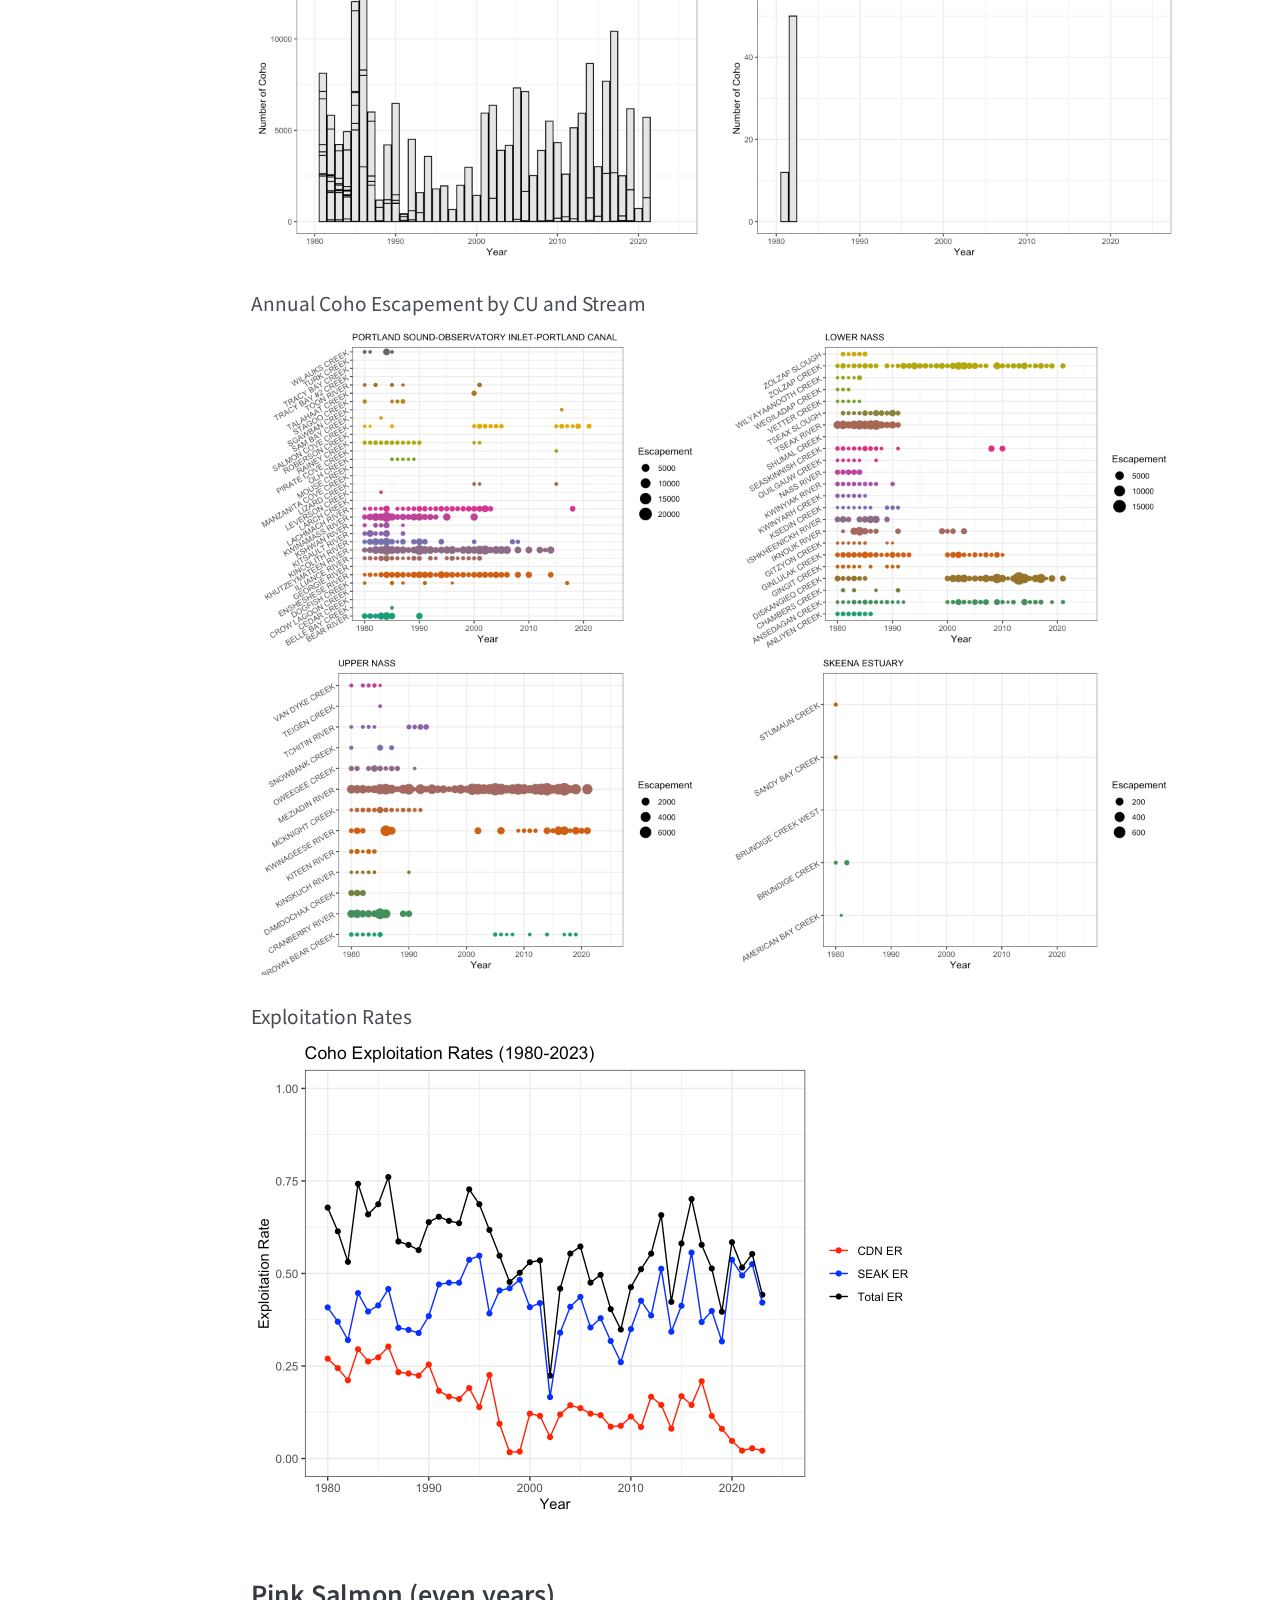
==== commit 17161675: "resource doc with naive model forecasts" ====
--- a/docs/nass-data-summaries.html
+++ b/docs/nass-data-summaries.html
@@ -92,6 +92,7 @@
   <li><a href="#chinook-salmon" id="toc-chinook-salmon" class="nav-link" data-scroll-target="#chinook-salmon">Chinook Salmon</a></li>
   <li><a href="#coho-salmon" id="toc-coho-salmon" class="nav-link" data-scroll-target="#coho-salmon">Coho Salmon</a></li>
   <li><a href="#pink-salmon-even-years" id="toc-pink-salmon-even-years" class="nav-link" data-scroll-target="#pink-salmon-even-years">Pink Salmon (even years)</a></li>
+  <li><a href="#pink-salmon-odd-years" id="toc-pink-salmon-odd-years" class="nav-link" data-scroll-target="#pink-salmon-odd-years">Pink Salmon (odd years)</a></li>
   <li><a href="#chum-salmon" id="toc-chum-salmon" class="nav-link" data-scroll-target="#chum-salmon">Chum Salmon</a></li>
   <li><a href="#steelhead-trout" id="toc-steelhead-trout" class="nav-link" data-scroll-target="#steelhead-trout">Steelhead Trout</a></li>
   <li><a href="#references" id="toc-references" class="nav-link" data-scroll-target="#references">References</a></li>
@@ -338,34 +339,34 @@
 <p>Age 3 sockeye must be predicted using the naive model (forecast based on avg of the 5 previous years) because there is no younger age class to relate it to in a sibling regression.</p>
 <div class="quarto-figure quarto-figure-center">
 <figure class="figure">
-<p><img src="age3.png" class="img-fluid figure-img"></p>
+<p><img src="age3n.png" class="img-fluid figure-img"></p>
 <figcaption>Age 3 sockeye forecasted returns</figcaption>
 </figure>
 </div>
 </section>
-<section id="plot-of-observed-vs-fitted-return-numbers-using-sibling-regression-model-for-age-class-4" class="level4">
-<h4 class="anchored" data-anchor-id="plot-of-observed-vs-fitted-return-numbers-using-sibling-regression-model-for-age-class-4">Plot of observed vs fitted return numbers using sibling regression model for Age Class 4</h4>
+<section id="plot-of-observed-vs-fitted-return-numbers-using-naive-model-for-age-class-4" class="level4">
+<h4 class="anchored" data-anchor-id="plot-of-observed-vs-fitted-return-numbers-using-naive-model-for-age-class-4">Plot of observed vs fitted return numbers using naive model for Age Class 4</h4>
 <div class="quarto-figure quarto-figure-center">
 <figure class="figure">
-<p><img src="age4.png" class="img-fluid figure-img"></p>
+<p><img src="age4n.png" class="img-fluid figure-img"></p>
 <figcaption>Age 4 sockeye forecasted returns</figcaption>
 </figure>
 </div>
 </section>
-<section id="observed-vs-fitted-return-numbers-using-sibling-regression-model-for-age-class-5" class="level4">
-<h4 class="anchored" data-anchor-id="observed-vs-fitted-return-numbers-using-sibling-regression-model-for-age-class-5">Observed vs fitted return numbers using sibling regression model for Age Class 5</h4>
+<section id="observed-vs-fitted-return-numbers-using-naive-model-for-age-class-5" class="level4">
+<h4 class="anchored" data-anchor-id="observed-vs-fitted-return-numbers-using-naive-model-for-age-class-5">Observed vs fitted return numbers using naive model for Age Class 5</h4>
 <div class="quarto-figure quarto-figure-center">
 <figure class="figure">
-<p><img src="age5.png" class="img-fluid figure-img"></p>
+<p><img src="age5n.png" class="img-fluid figure-img"></p>
 <figcaption>Age 5 sockeye forecasted returns</figcaption>
 </figure>
 </div>
 </section>
-<section id="observed-vs-fitted-return-numbers-using-sibling-regression-model-for-age-class-6" class="level4">
-<h4 class="anchored" data-anchor-id="observed-vs-fitted-return-numbers-using-sibling-regression-model-for-age-class-6">Observed vs fitted return numbers using sibling regression model for Age Class 6</h4>
+<section id="observed-vs-fitted-return-numbers-using-naive-model-for-age-class-6" class="level4">
+<h4 class="anchored" data-anchor-id="observed-vs-fitted-return-numbers-using-naive-model-for-age-class-6">Observed vs fitted return numbers using naive model for Age Class 6</h4>
 <div class="quarto-figure quarto-figure-center">
 <figure class="figure">
-<p><img src="age6.png" class="img-fluid figure-img"></p>
+<p><img src="age6n.png" class="img-fluid figure-img"></p>
 <figcaption>Age 6 sockeye forecasted returns</figcaption>
 </figure>
 </div>
@@ -374,7 +375,7 @@
 <h4 class="anchored" data-anchor-id="forecast-plot-showing-the-distribution-of-forecasted-return-estimates-by-age">Forecast plot showing the distribution of forecasted return estimates by age</h4>
 <div class="quarto-figure quarto-figure-center">
 <figure class="figure">
-<p><img src="forecastplot.png" class="img-fluid figure-img"></p>
+<p><img src="forecastn.png" class="img-fluid figure-img"></p>
 <figcaption>Variation in forecast abundance by age class</figcaption>
 </figure>
 </div>
@@ -586,10 +587,81 @@
 </div>
 </section>
 </section>
+<section id="pink-salmon-odd-years" class="level2">
+<h2 class="anchored" data-anchor-id="pink-salmon-odd-years">Pink Salmon (odd years)</h2>
+<section id="area-3-4" class="level4">
+<h4 class="anchored" data-anchor-id="area-3-4">Area 3</h4>
+<div class="cell">
+<div class="cell-output-display">
+<div>
+<figure class="figure">
+<p><img src="nass-data-summaries_files/figure-html/pink odd esc plot-1.png" class="img-fluid figure-img" width="672"></p>
+</figure>
+</div>
+</div>
+</div>
+</section>
+<section id="odd-year-pink-escapement-by-conservation-unit" class="level4">
+<h4 class="anchored" data-anchor-id="odd-year-pink-escapement-by-conservation-unit">Odd-Year Pink Escapement by Conservation Unit</h4>
+<div>
+
+</div>
+<div class="cell quarto-layout-panel" data-layout-ncol="2">
+<div class="quarto-layout-row">
+<div class="quarto-layout-cell" style="flex-basis: 50.0%;justify-content: center;">
+<p><img src="nass-data-summaries_files/figure-html/plot annual escapement by CU pink odd-1.png" class="img-fluid" width="672"></p>
+</div>
+<div class="quarto-layout-cell" style="flex-basis: 50.0%;justify-content: center;">
+<p><img src="nass-data-summaries_files/figure-html/plot annual escapement by CU pink odd-2.png" class="img-fluid" width="672"></p>
+</div>
+</div>
+<div class="quarto-layout-row">
+<div class="quarto-layout-cell" style="flex-basis: 50.0%;justify-content: center;">
+<p><img src="nass-data-summaries_files/figure-html/plot annual escapement by CU pink odd-3.png" class="img-fluid" width="672"></p>
+</div>
+</div>
+</div>
+</section>
+<section id="odd-year-pink-escapement-by-cu-and-stream" class="level4">
+<h4 class="anchored" data-anchor-id="odd-year-pink-escapement-by-cu-and-stream">Odd-Year Pink Escapement by CU and Stream</h4>
+<div>
+
+</div>
+<div class="cell quarto-layout-panel" data-layout-ncol="1">
+<div class="quarto-layout-row">
+<div class="quarto-layout-cell" style="flex-basis: 100.0%;justify-content: center;">
+<p><img src="nass-data-summaries_files/figure-html/plot pink odd annual escapement by CU and stream-1.png" class="img-fluid" width="672"></p>
+</div>
+</div>
+<div class="quarto-layout-row">
+<div class="quarto-layout-cell" style="flex-basis: 100.0%;justify-content: center;">
+<p><img src="nass-data-summaries_files/figure-html/plot pink odd annual escapement by CU and stream-2.png" class="img-fluid" width="672"></p>
+</div>
+</div>
+<div class="quarto-layout-row">
+<div class="quarto-layout-cell" style="flex-basis: 100.0%;justify-content: center;">
+<p><img src="nass-data-summaries_files/figure-html/plot pink odd annual escapement by CU and stream-3.png" class="img-fluid" width="672"></p>
+</div>
+</div>
+</div>
+</section>
+<section id="exploitation-rates-4" class="level4">
+<h4 class="anchored" data-anchor-id="exploitation-rates-4">Exploitation Rates</h4>
+<div class="cell">
+<div class="cell-output-display">
+<div>
+<figure class="figure">
+<p><img src="nass-data-summaries_files/figure-html/pink odd er plot-1.png" class="img-fluid figure-img" width="672"></p>
+</figure>
+</div>
+</div>
+</div>
+</section>
+</section>
 <section id="chum-salmon" class="level2">
 <h2 class="anchored" data-anchor-id="chum-salmon">Chum Salmon</h2>
-<section id="area-3-4" class="level4">
-<h4 class="anchored" data-anchor-id="area-3-4">Area 3</h4>
+<section id="area-3-5" class="level4">
+<h4 class="anchored" data-anchor-id="area-3-5">Area 3</h4>
 <div class="cell">
 <div class="cell-output-display">
 <div>
@@ -648,8 +720,8 @@
 </div>
 </div>
 </section>
-<section id="exploitation-rates-4" class="level4">
-<h4 class="anchored" data-anchor-id="exploitation-rates-4">Exploitation Rates</h4>
+<section id="exploitation-rates-5" class="level4">
+<h4 class="anchored" data-anchor-id="exploitation-rates-5">Exploitation Rates</h4>
 <div class="cell">
 <div class="cell-output-display">
 <div>
@@ -663,8 +735,8 @@
 </section>
 <section id="steelhead-trout" class="level2">
 <h2 class="anchored" data-anchor-id="steelhead-trout">Steelhead Trout</h2>
-<section id="area-3-5" class="level4">
-<h4 class="anchored" data-anchor-id="area-3-5">Area 3</h4>
+<section id="area-3-6" class="level4">
+<h4 class="anchored" data-anchor-id="area-3-6">Area 3</h4>
 <div class="cell">
 <div class="cell-output-display">
 <div>
@@ -681,8 +753,8 @@
 <section id="streams" class="level4">
 <h4 class="anchored" data-anchor-id="streams">Streams</h4>
 </section>
-<section id="exploitation-rates-5" class="level4">
-<h4 class="anchored" data-anchor-id="exploitation-rates-5">Exploitation Rates</h4>
+<section id="exploitation-rates-6" class="level4">
+<h4 class="anchored" data-anchor-id="exploitation-rates-6">Exploitation Rates</h4>
 </section>
 </section>
 <section id="references" class="level1">
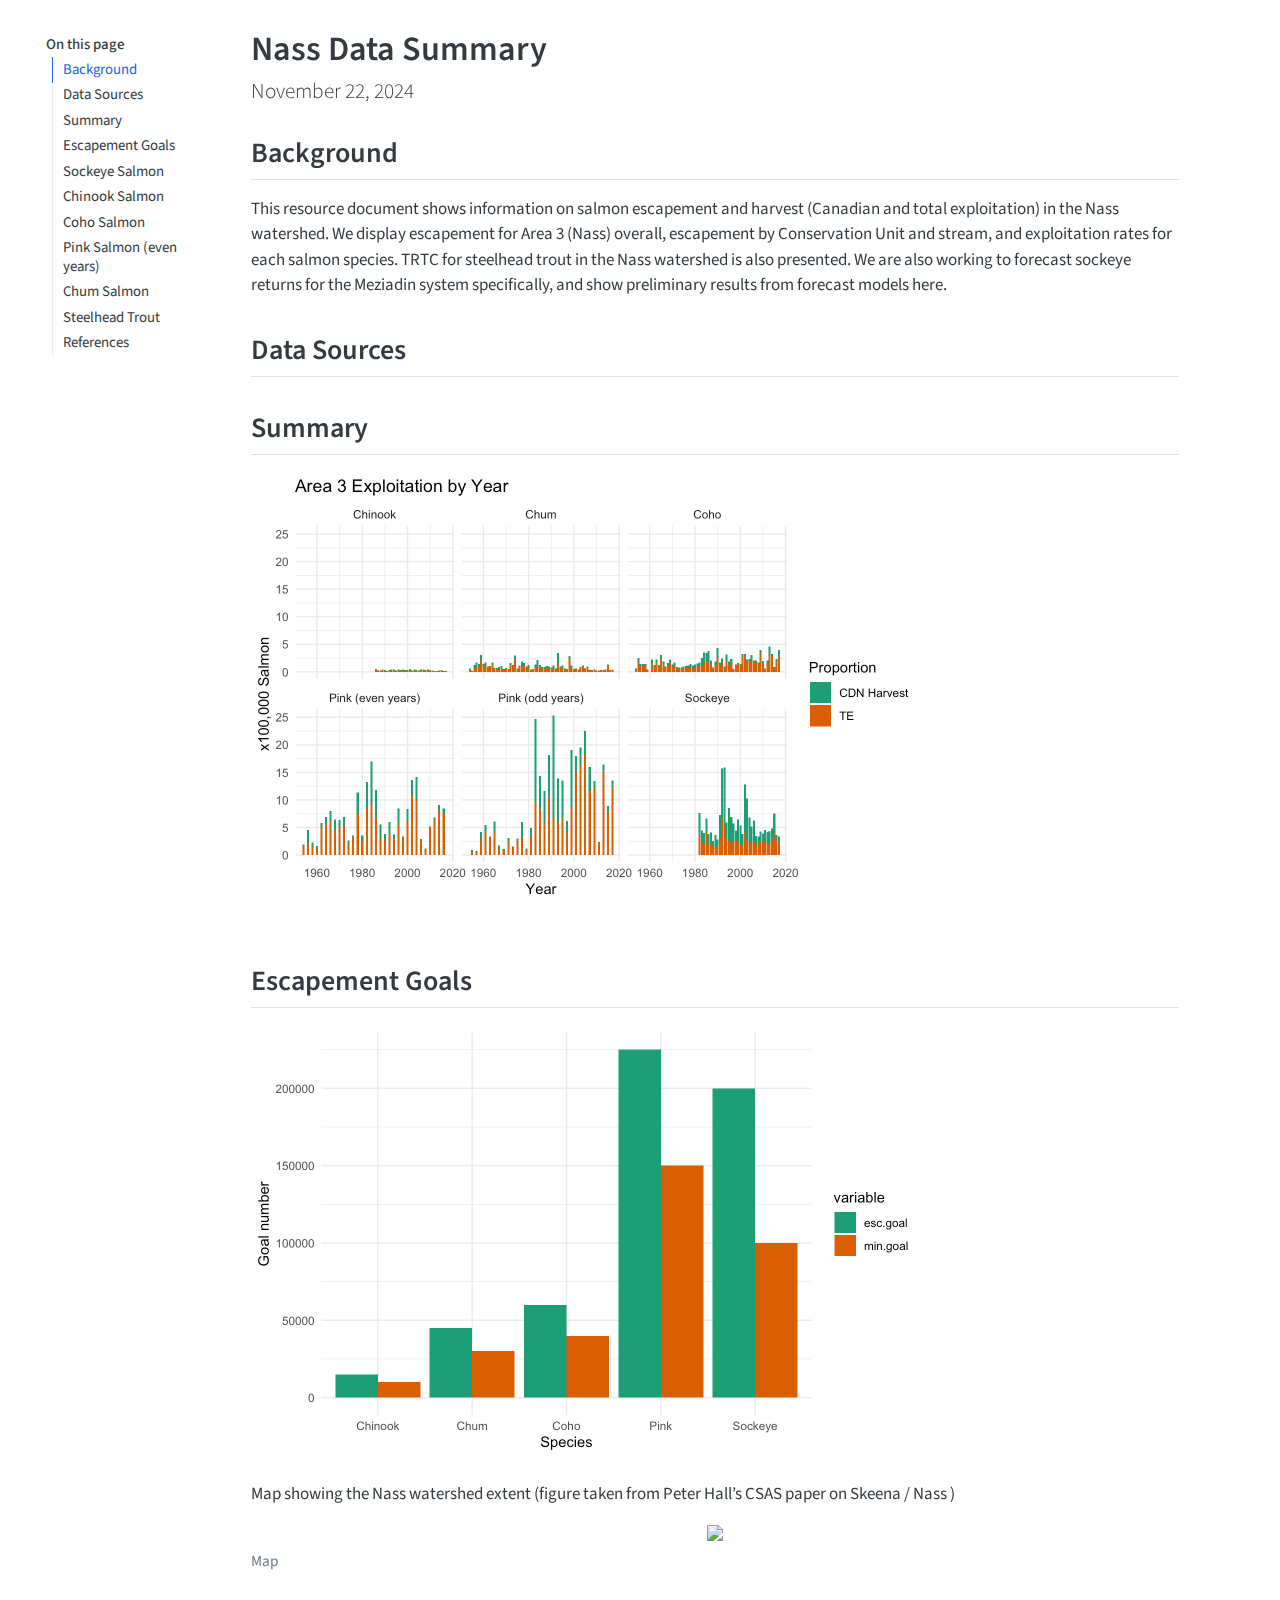
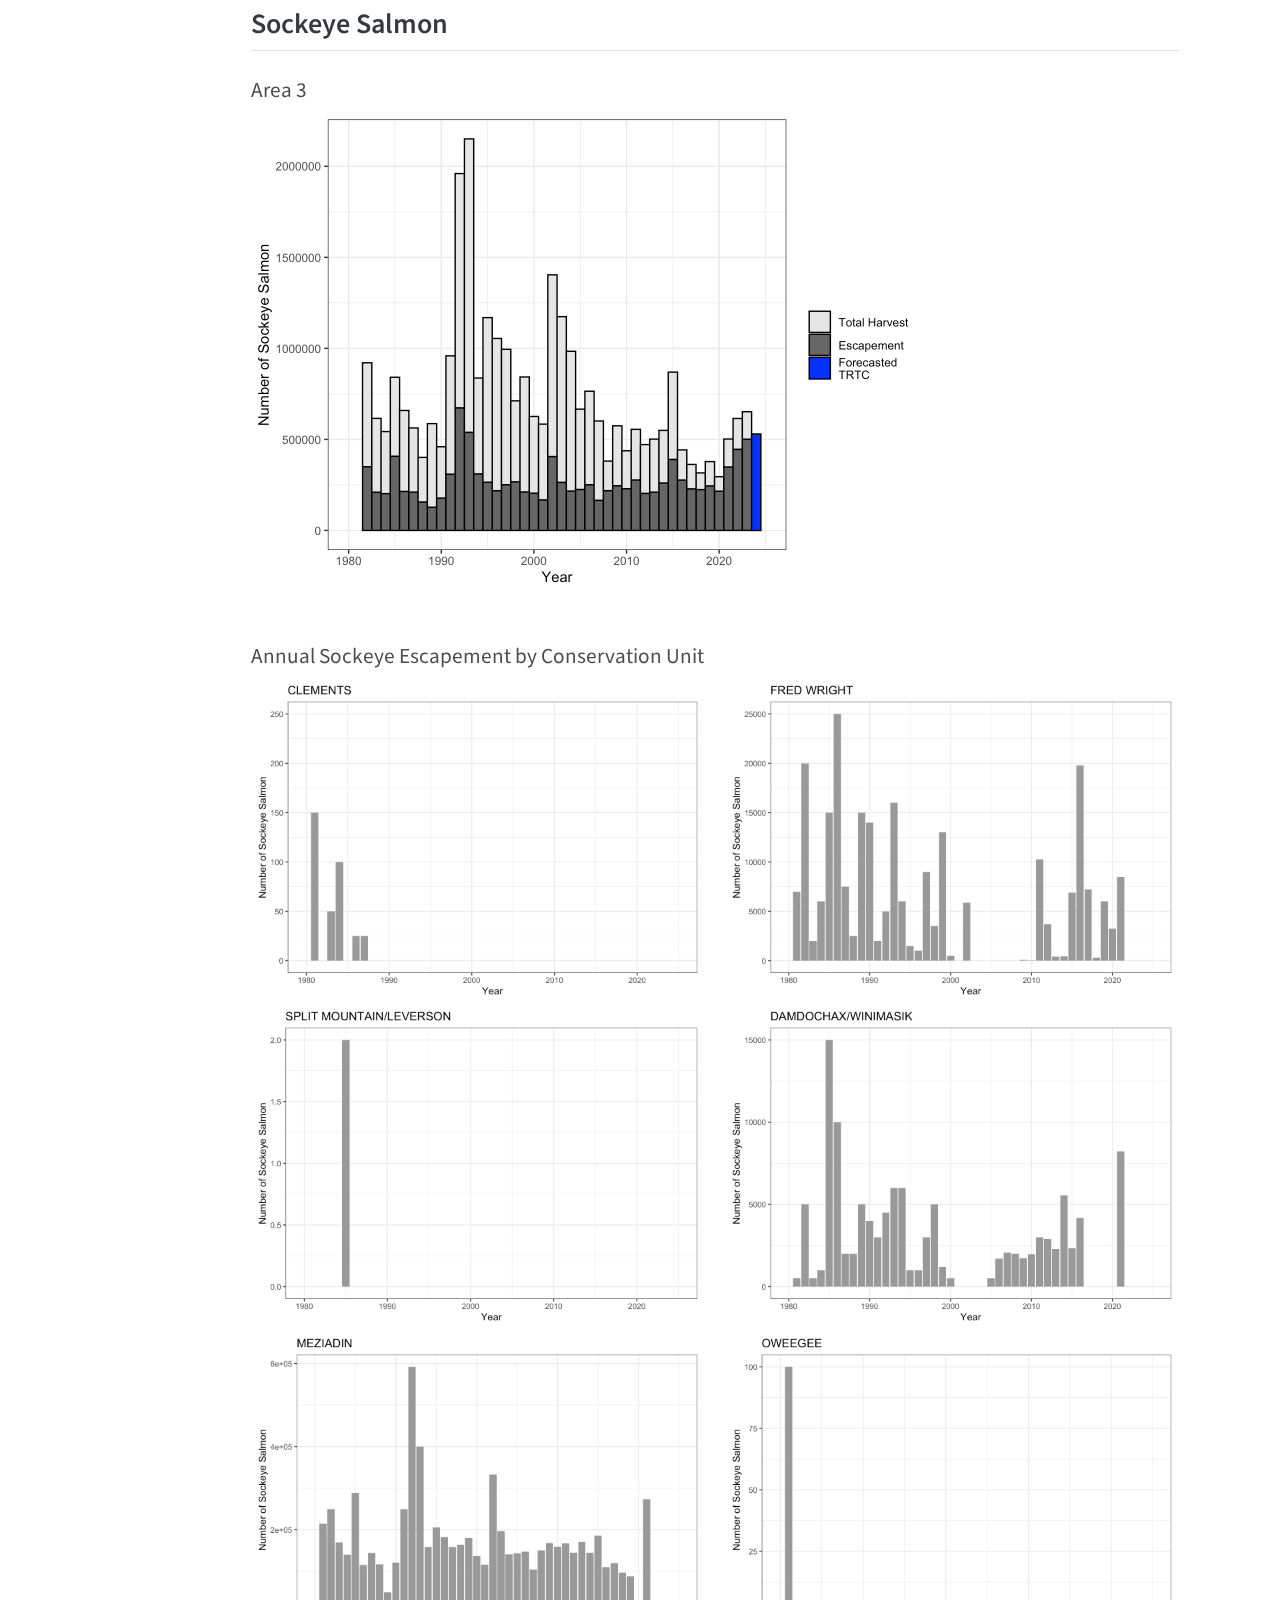
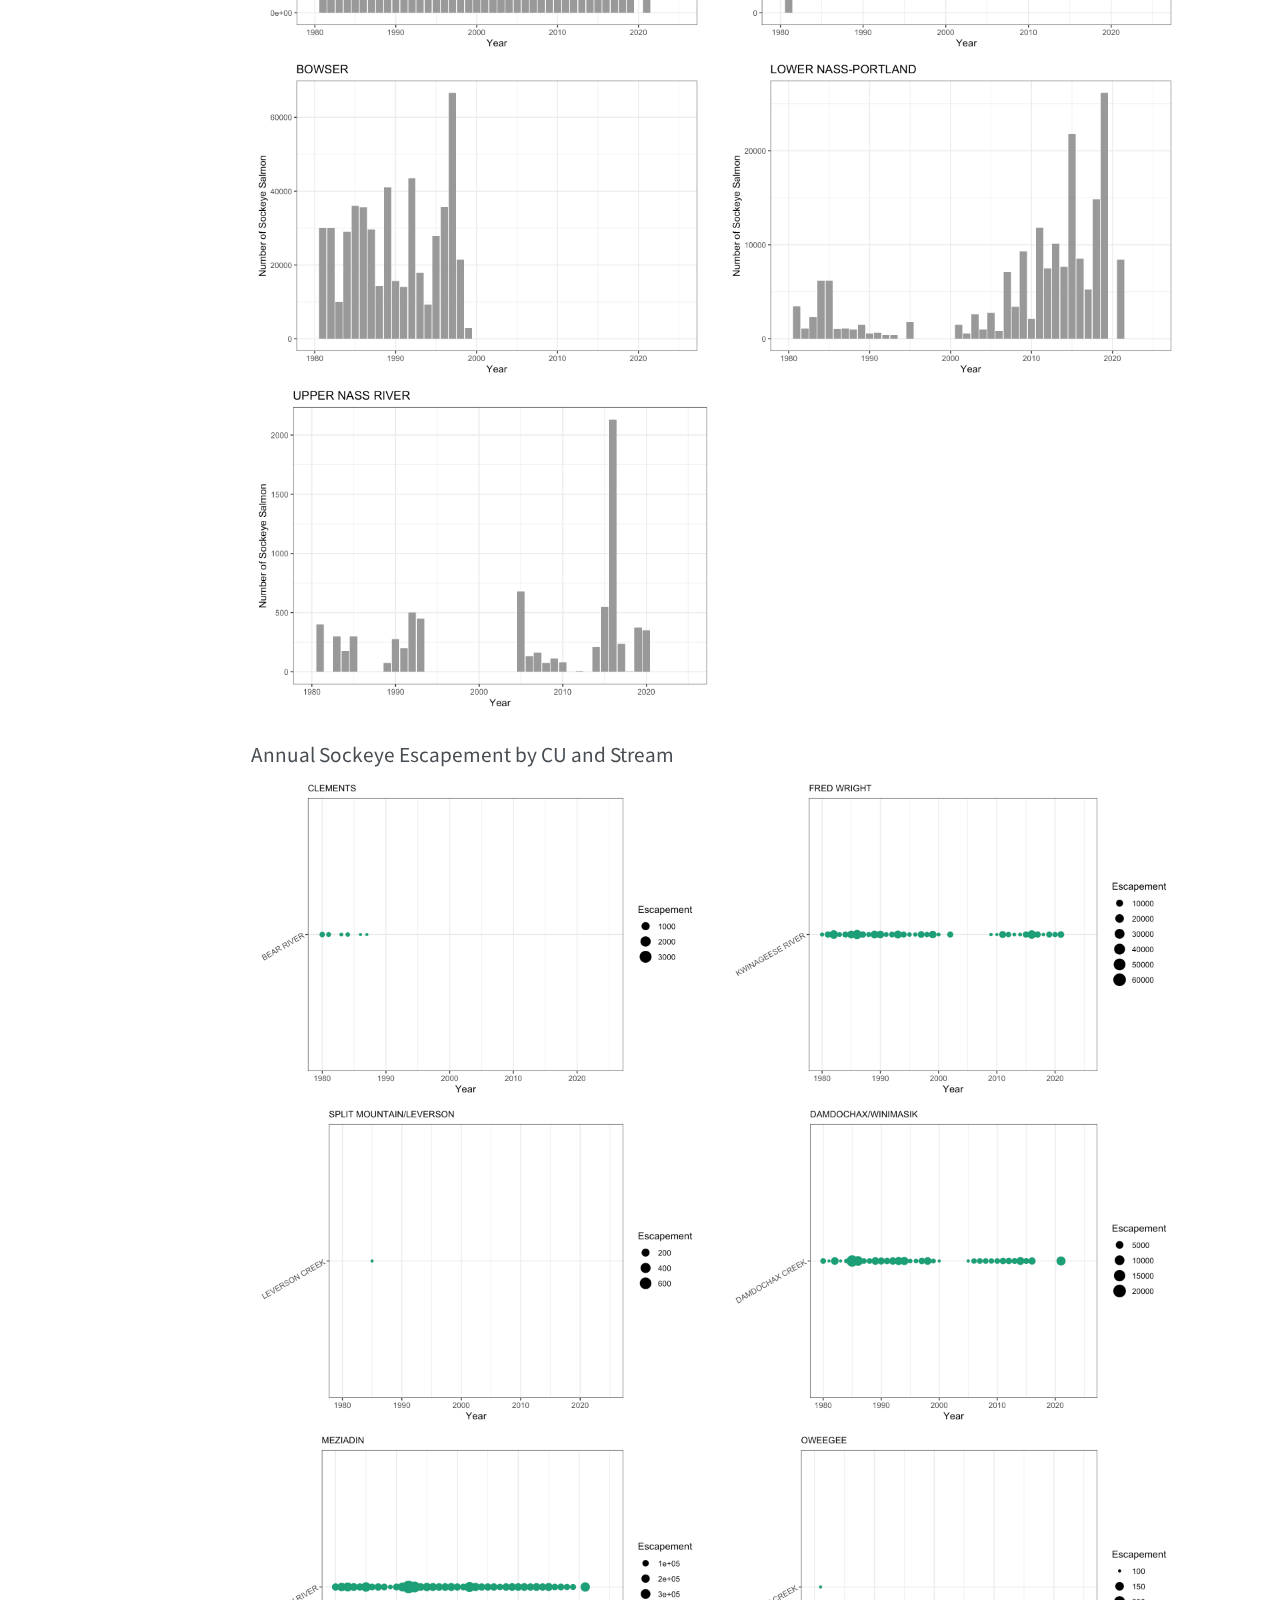
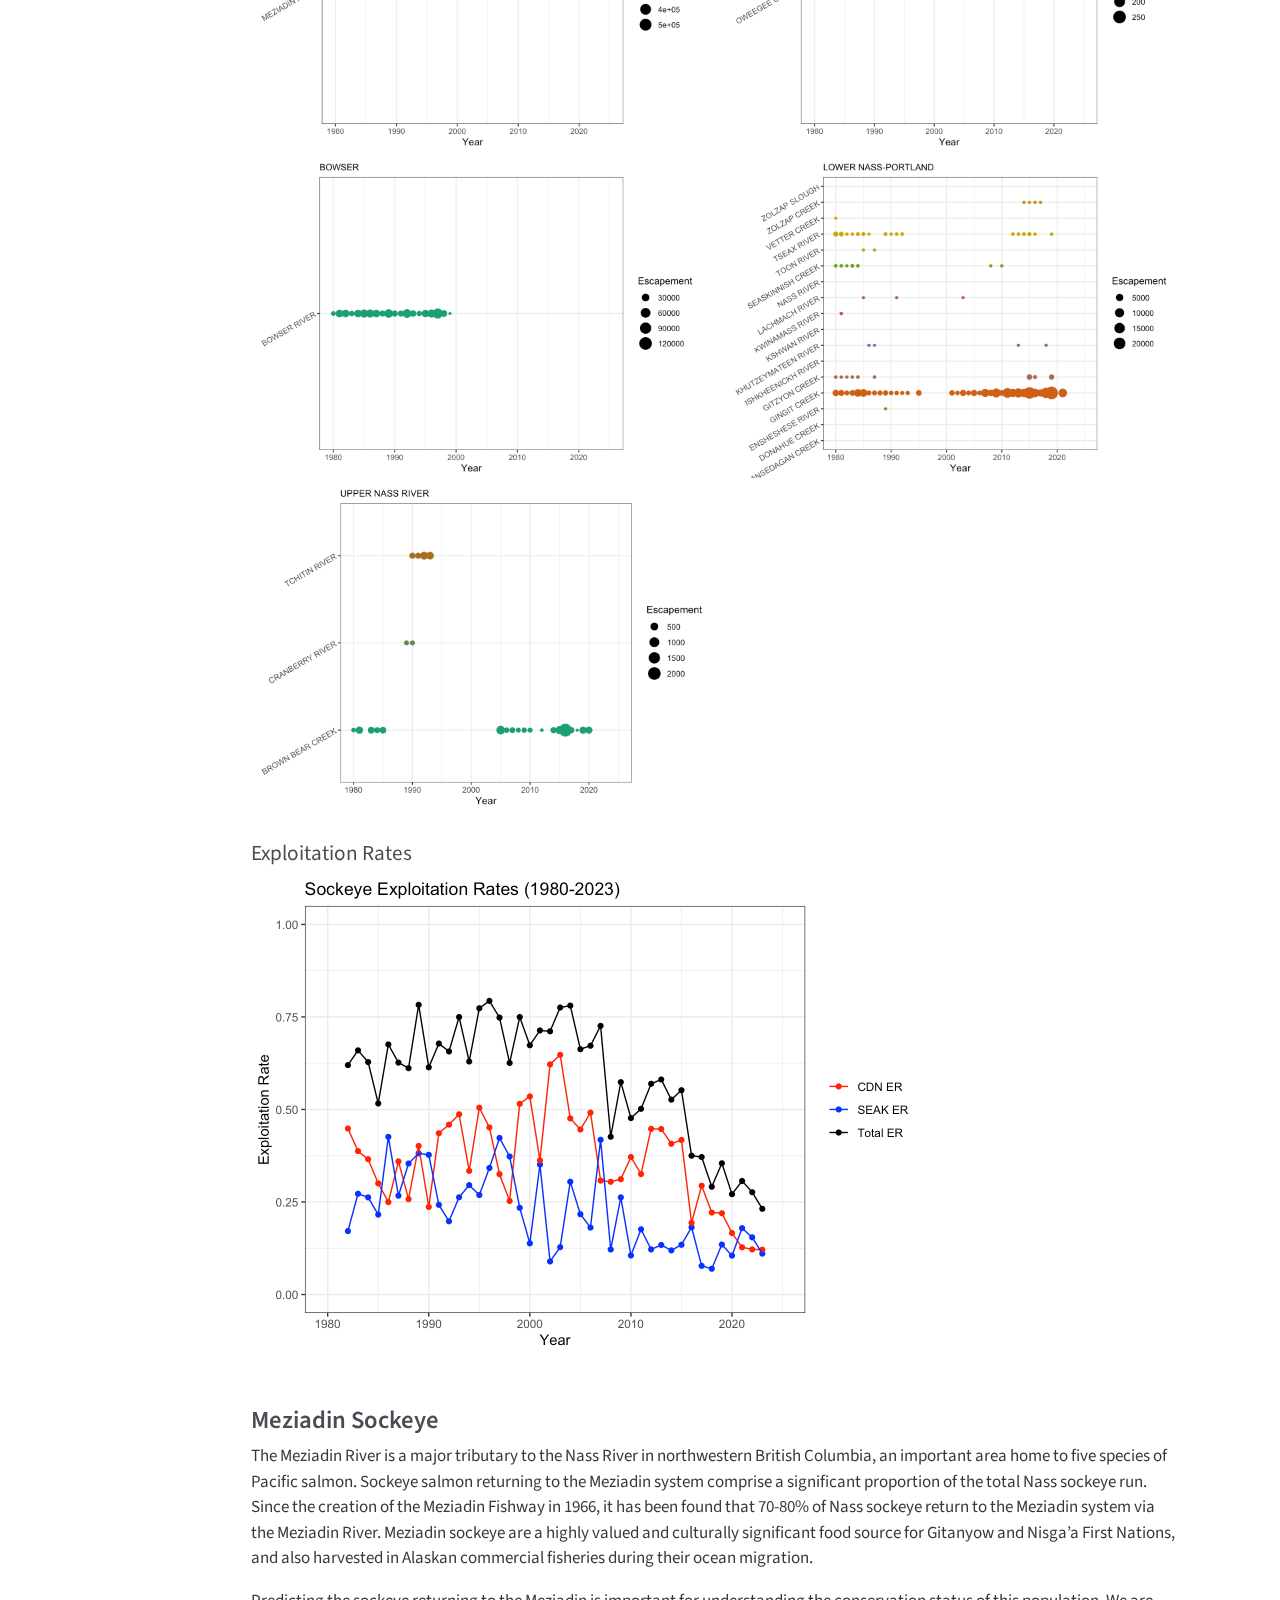
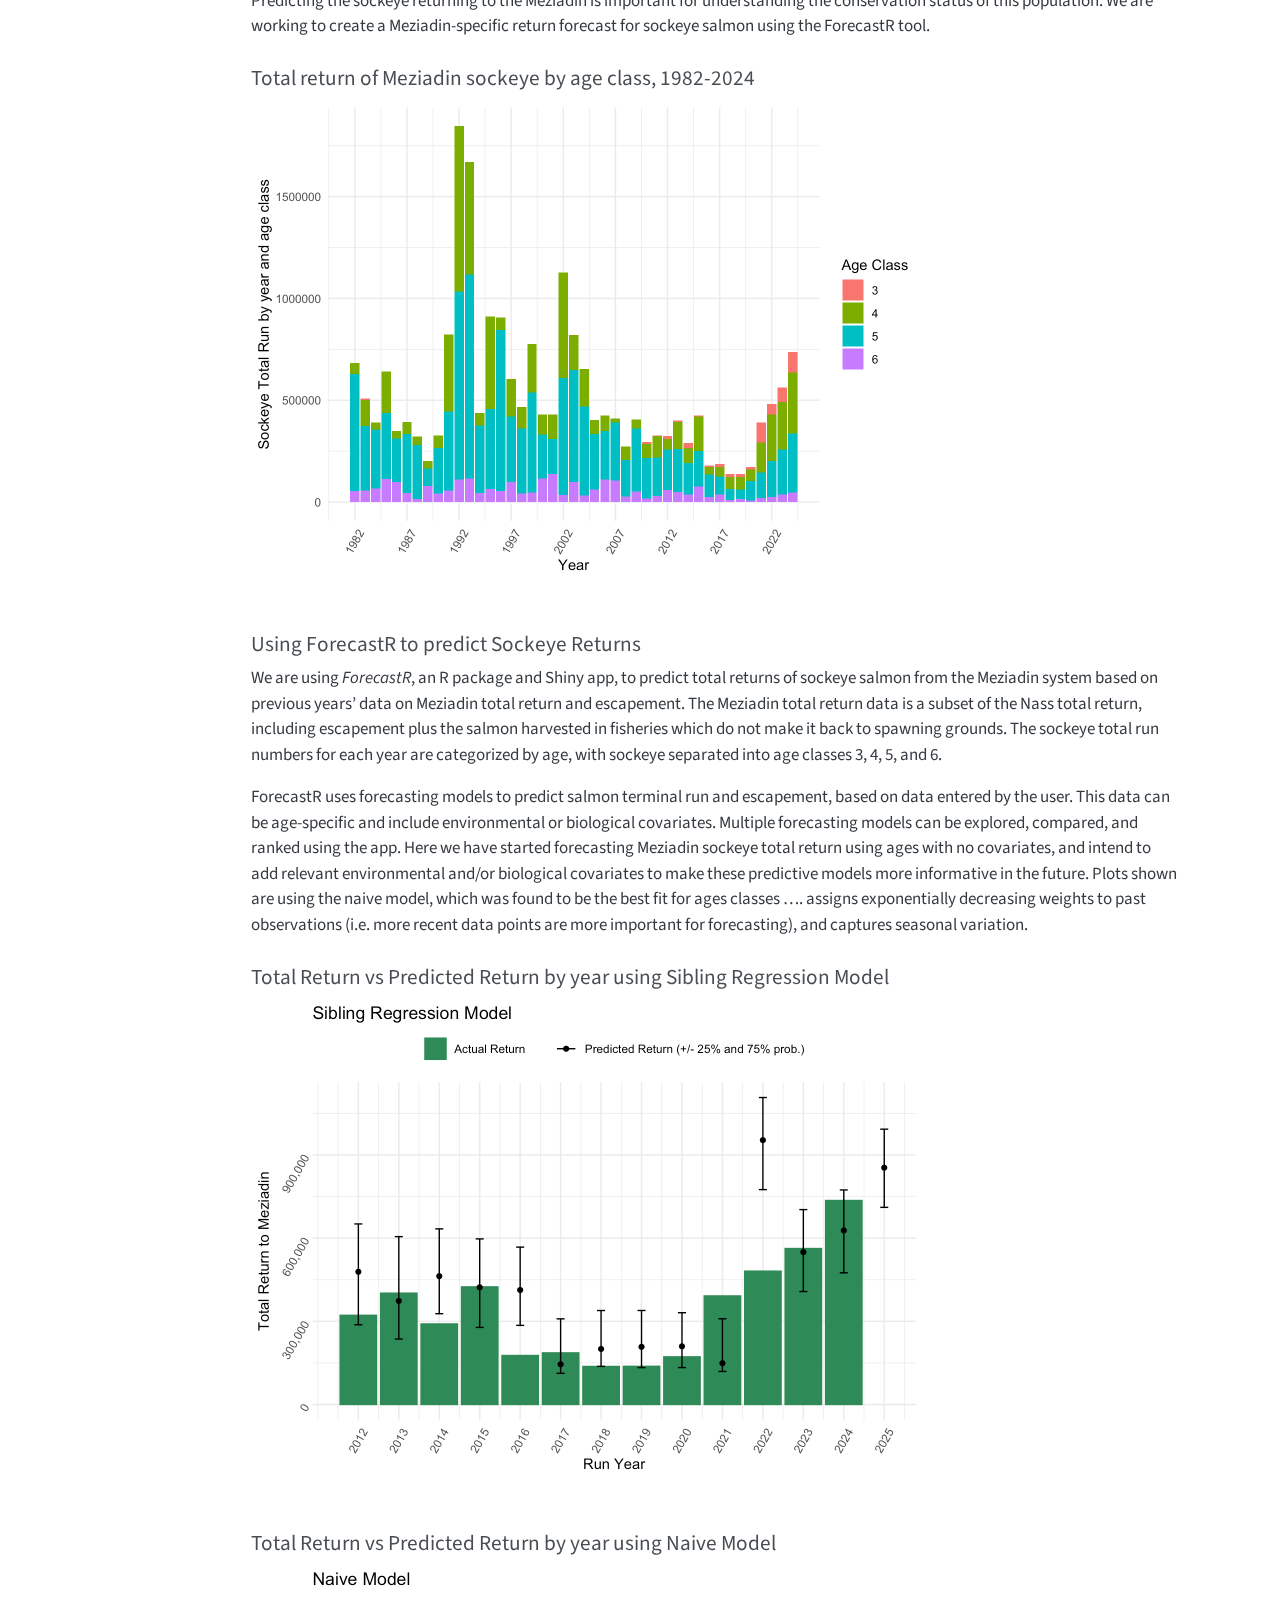
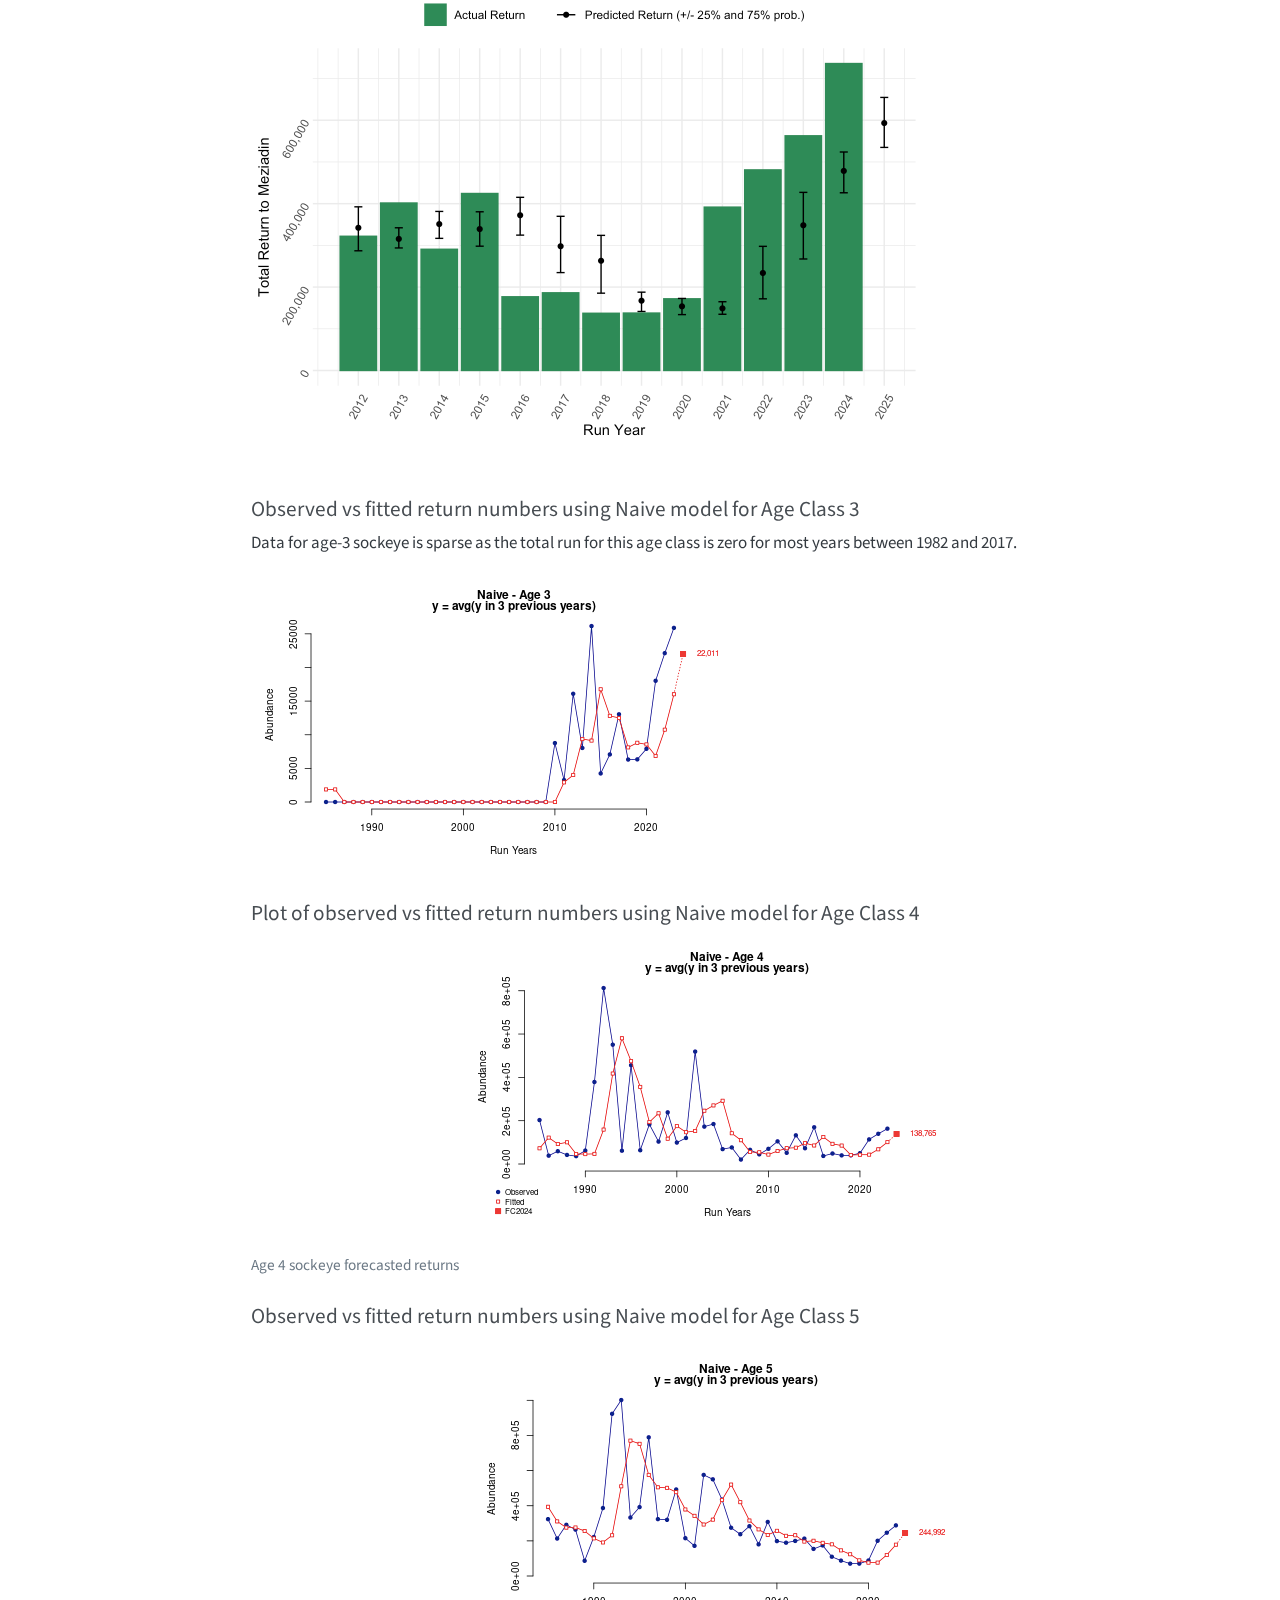
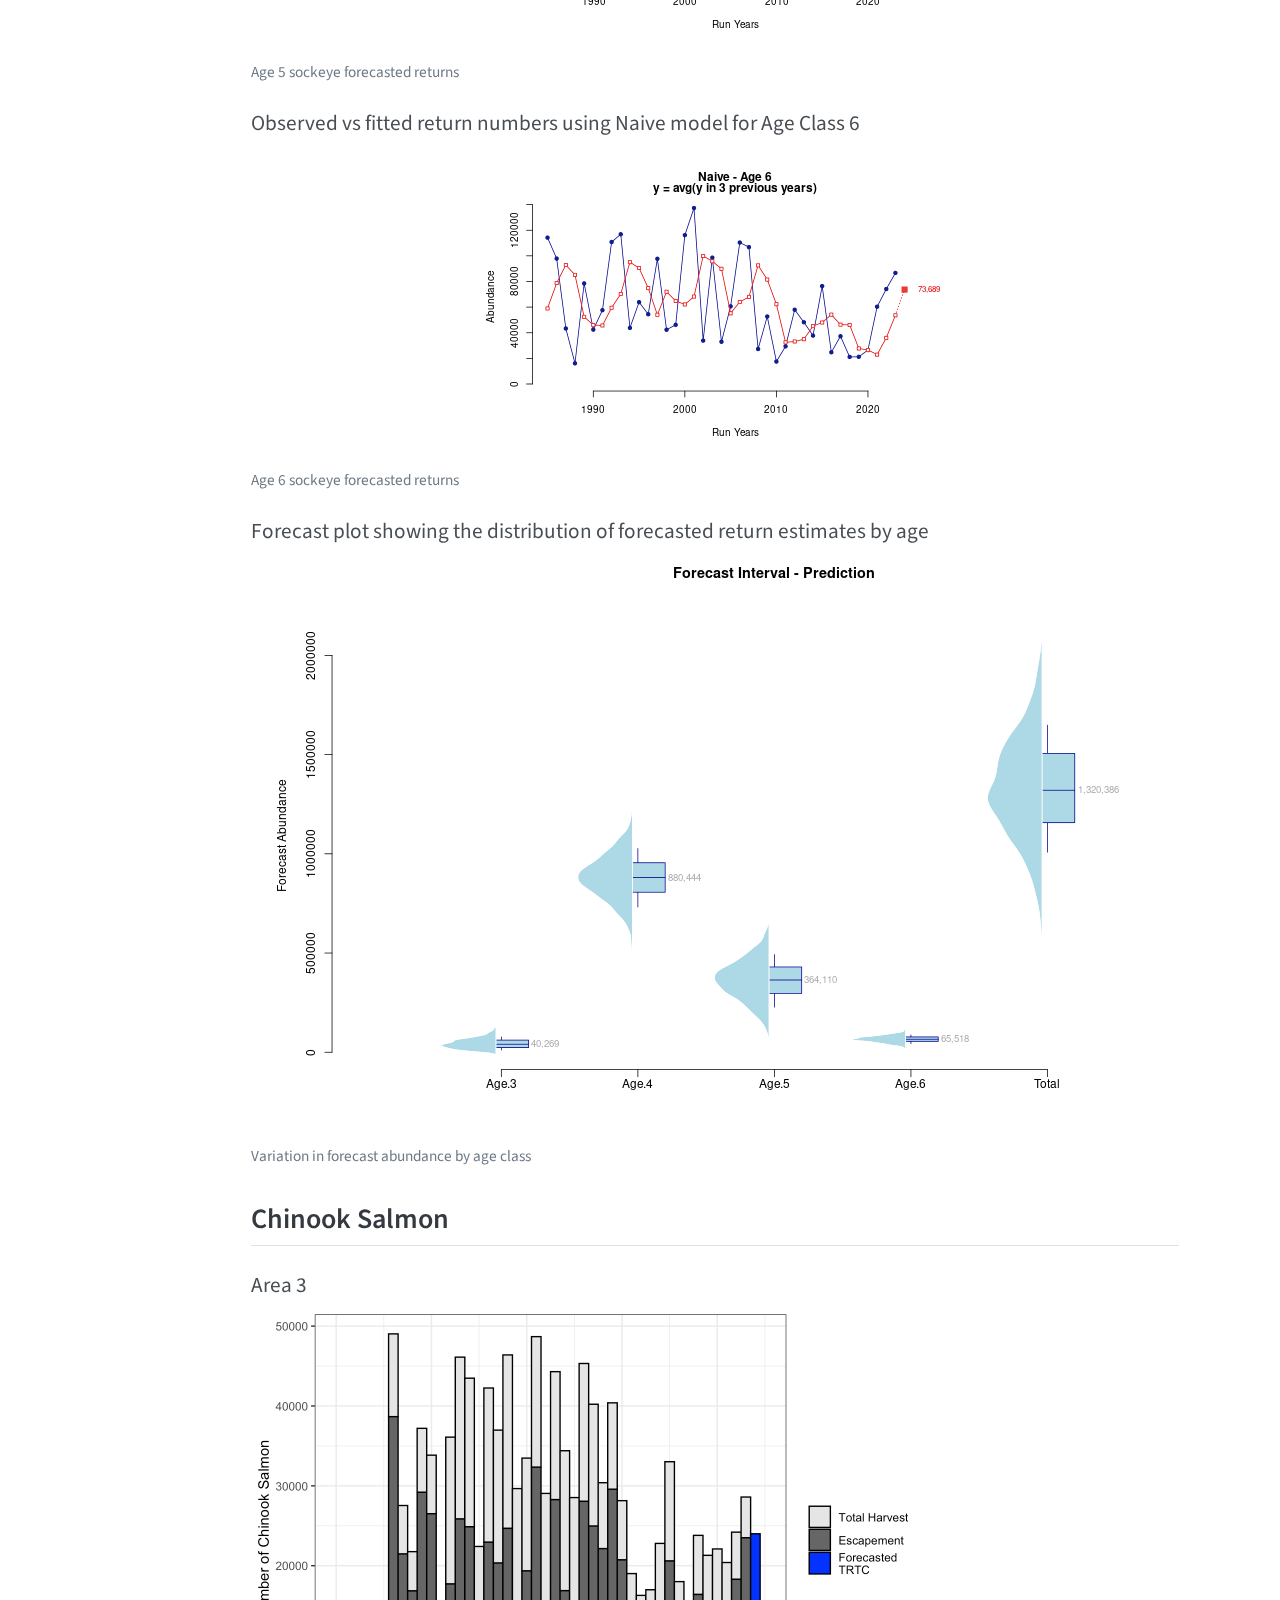
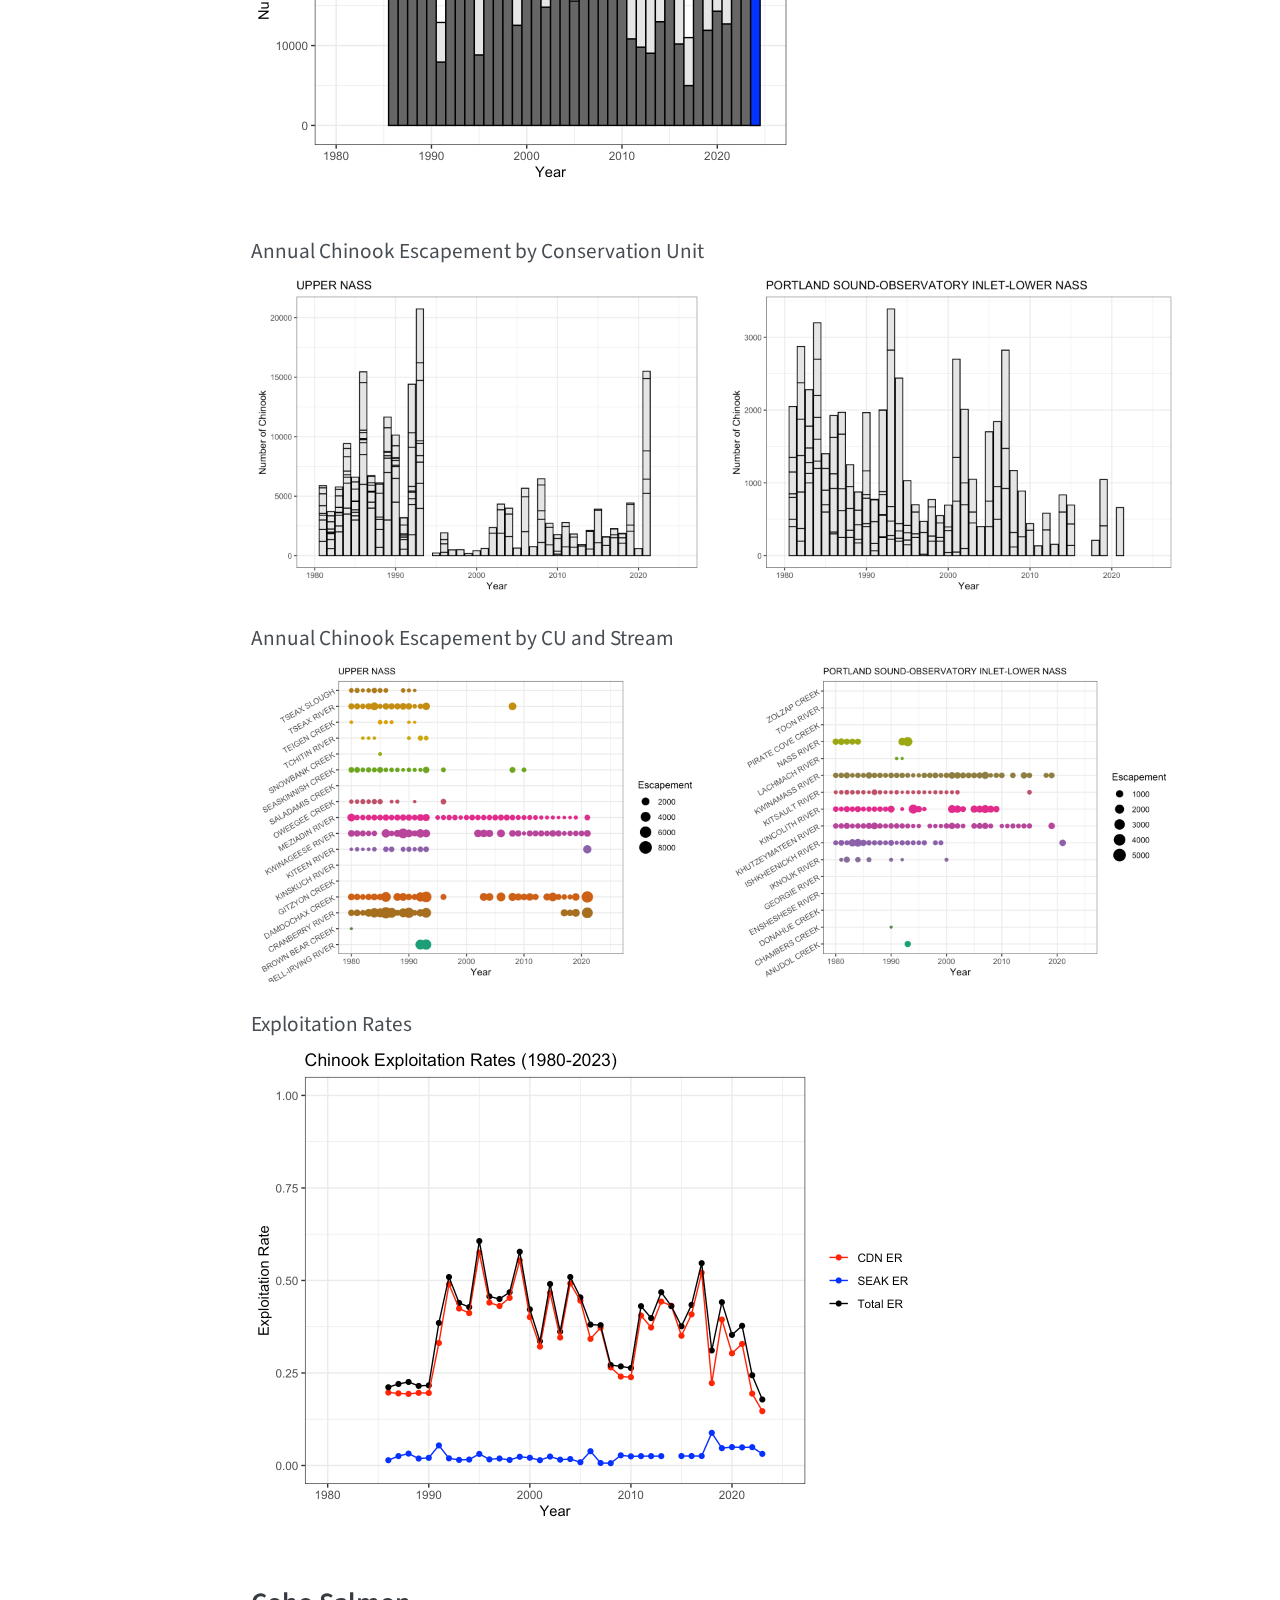
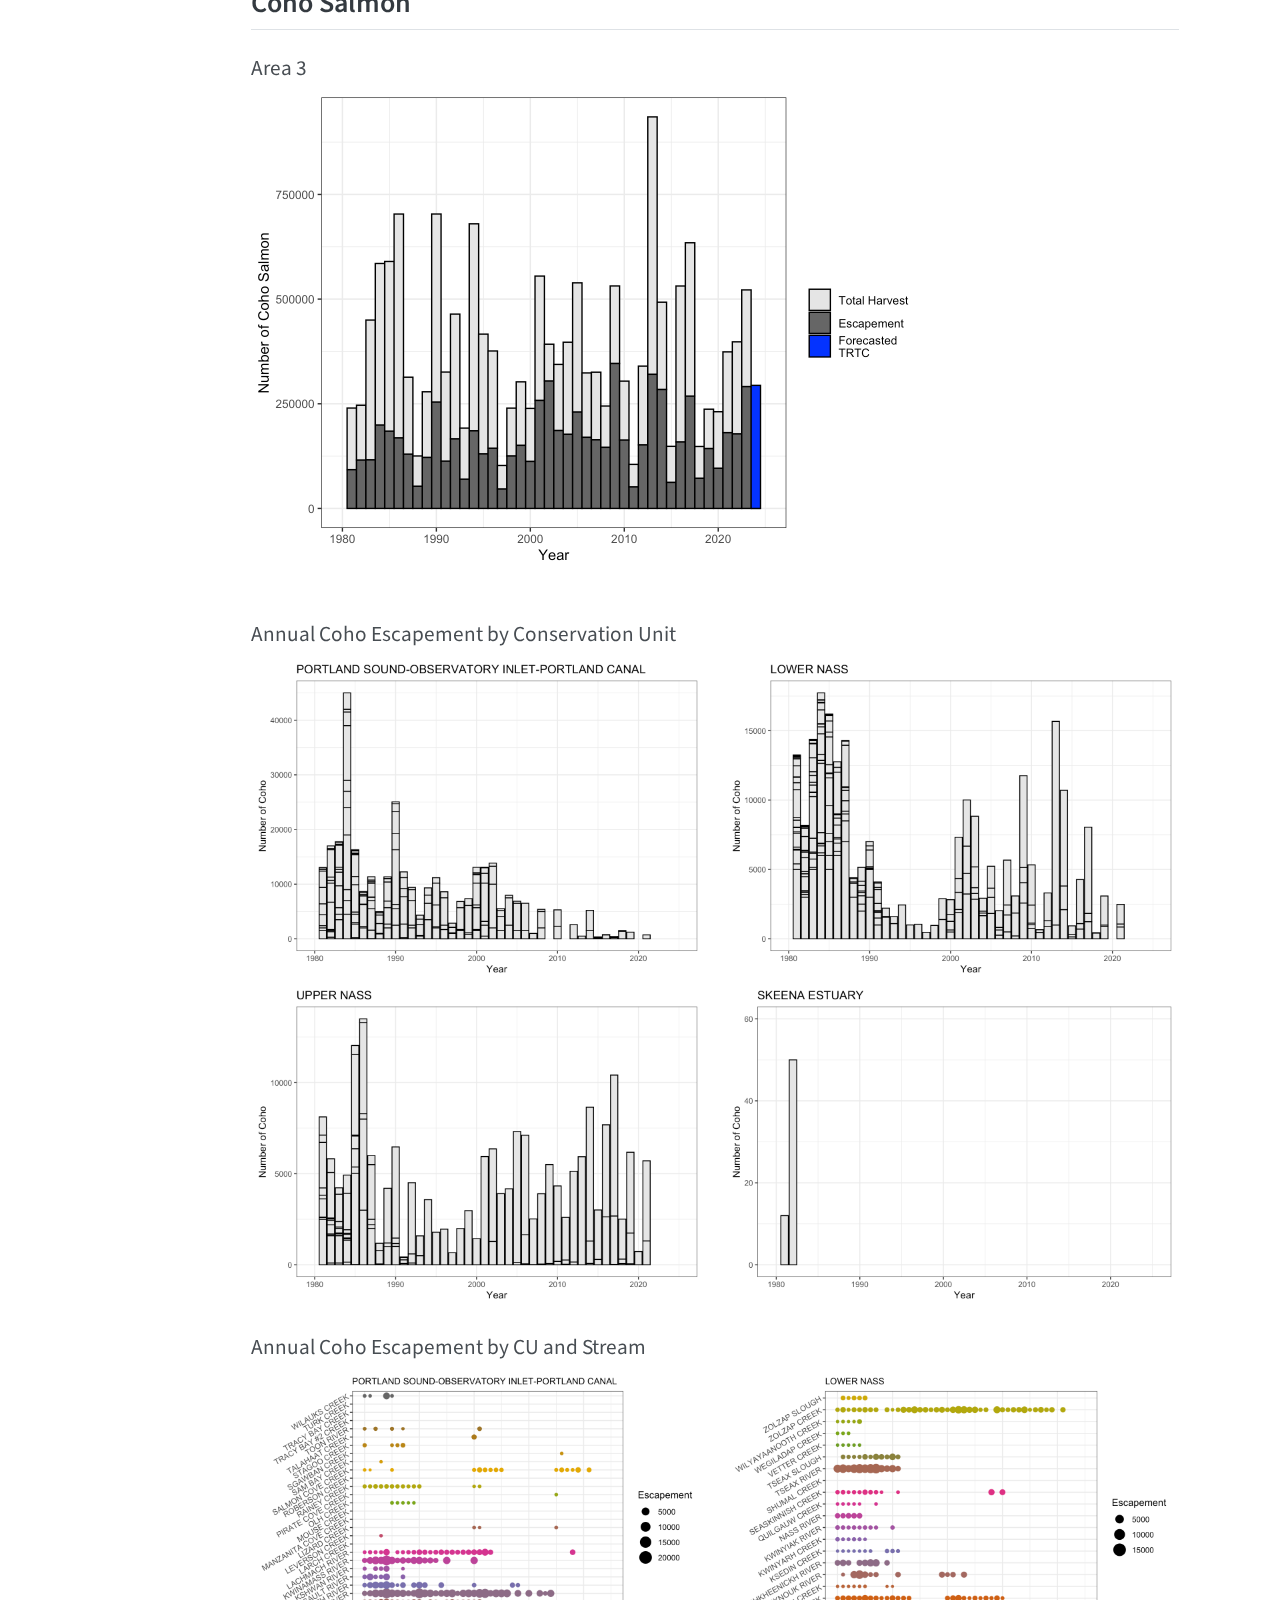
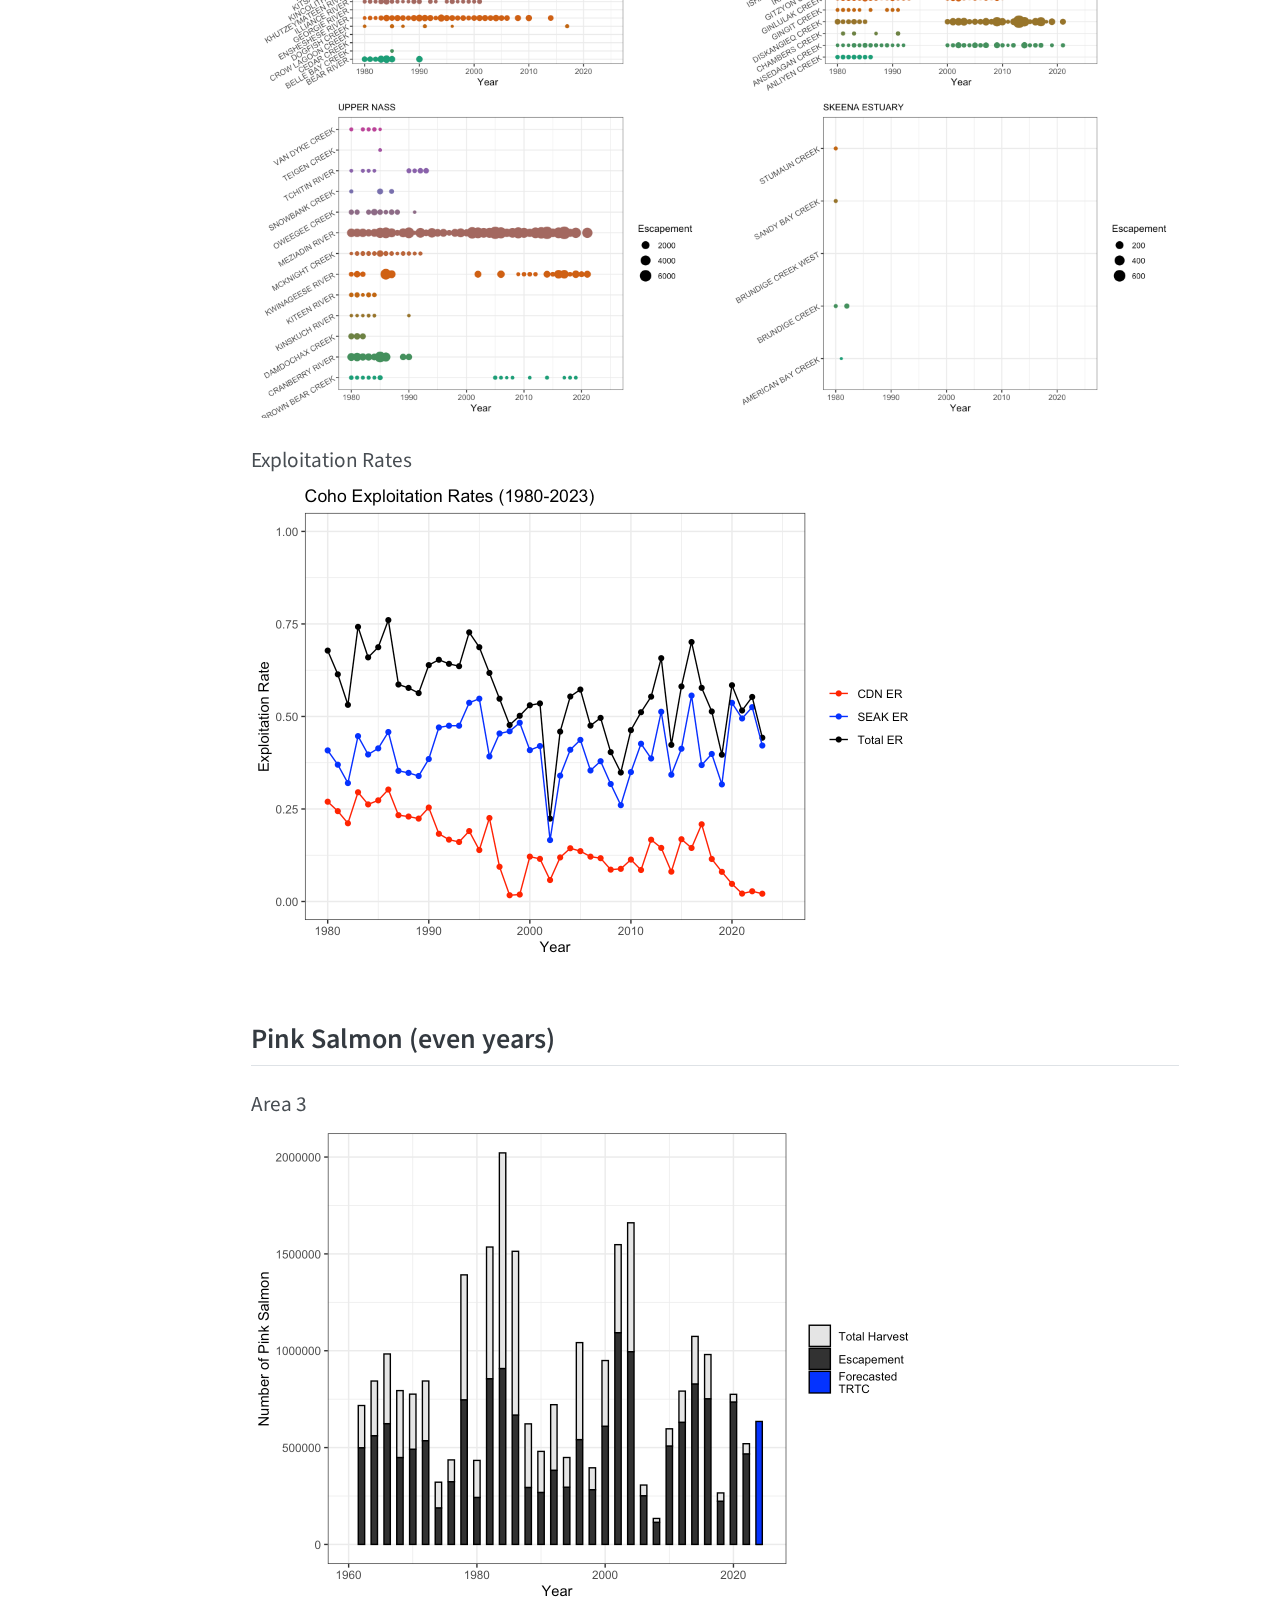
==== commit 0fcccce2: "update Meziadin age class data with jack counts from meziadin fishway 1995-2024" ====
--- a/docs/nass-data-summaries.html
+++ b/docs/nass-data-summaries.html
@@ -92,7 +92,6 @@
   <li><a href="#chinook-salmon" id="toc-chinook-salmon" class="nav-link" data-scroll-target="#chinook-salmon">Chinook Salmon</a></li>
   <li><a href="#coho-salmon" id="toc-coho-salmon" class="nav-link" data-scroll-target="#coho-salmon">Coho Salmon</a></li>
   <li><a href="#pink-salmon-even-years" id="toc-pink-salmon-even-years" class="nav-link" data-scroll-target="#pink-salmon-even-years">Pink Salmon (even years)</a></li>
-  <li><a href="#pink-salmon-odd-years" id="toc-pink-salmon-odd-years" class="nav-link" data-scroll-target="#pink-salmon-odd-years">Pink Salmon (odd years)</a></li>
   <li><a href="#chum-salmon" id="toc-chum-salmon" class="nav-link" data-scroll-target="#chum-salmon">Chum Salmon</a></li>
   <li><a href="#steelhead-trout" id="toc-steelhead-trout" class="nav-link" data-scroll-target="#steelhead-trout">Steelhead Trout</a></li>
   <li><a href="#references" id="toc-references" class="nav-link" data-scroll-target="#references">References</a></li>
@@ -166,15 +165,6 @@
 </section>
 <section id="sockeye-salmon" class="level2">
 <h2 class="anchored" data-anchor-id="sockeye-salmon">Sockeye Salmon</h2>
-<div class="cell">
-<div class="cell-output-display">
-<div>
-<figure class="figure">
-<p><img src="nass-data-summaries_files/figure-html/unnamed-chunk-4-1.png" class="img-fluid figure-img" width="672"></p>
-</figure>
-</div>
-</div>
-</div>
 <section id="area-3" class="level4">
 <h4 class="anchored" data-anchor-id="area-3">Area 3</h4>
 <div class="cell">
@@ -299,7 +289,7 @@
 <div class="cell-output-display">
 <div>
 <figure class="figure">
-<p><img src="nass-data-summaries_files/figure-html/unnamed-chunk-6-1.png" class="img-fluid figure-img" width="672"></p>
+<p><img src="nass-data-summaries_files/figure-html/unnamed-chunk-5-1.png" class="img-fluid figure-img" width="672"></p>
 </figure>
 </div>
 </div>
@@ -316,7 +306,7 @@
 <div class="cell-output-display">
 <div>
 <figure class="figure">
-<p><img src="nass-data-summaries_files/figure-html/unnamed-chunk-7-1.png" class="img-fluid figure-img" width="672"></p>
+<p><img src="nass-data-summaries_files/figure-html/unnamed-chunk-6-1.png" class="img-fluid figure-img" width="672"></p>
 </figure>
 </div>
 </div>
@@ -328,7 +318,7 @@
 <div class="cell-output-display">
 <div>
 <figure class="figure">
-<p><img src="nass-data-summaries_files/figure-html/unnamed-chunk-8-1.png" class="img-fluid figure-img" width="672"></p>
+<p><img src="nass-data-summaries_files/figure-html/unnamed-chunk-7-1.png" class="img-fluid figure-img" width="672"></p>
 </figure>
 </div>
 </div>
@@ -336,37 +326,33 @@
 </section>
 <section id="observed-vs-fitted-return-numbers-using-naive-model-for-age-class-3" class="level4">
 <h4 class="anchored" data-anchor-id="observed-vs-fitted-return-numbers-using-naive-model-for-age-class-3">Observed vs fitted return numbers using Naive model for Age Class 3</h4>
-<p>Age 3 sockeye must be predicted using the naive model (forecast based on avg of the 5 previous years) because there is no younger age class to relate it to in a sibling regression.</p>
+<p>Data for age-3 sockeye is sparse as the total run for this age class is zero for most years between 1982 and 2017.</p>
+<p><img src="age3_naive.png" class="img-fluid" alt="Age 3 sockeye forecasted returns"><br>
+</p>
+</section>
+<section id="plot-of-observed-vs-fitted-return-numbers-using-naive-model-for-age-class-4" class="level4">
+<h4 class="anchored" data-anchor-id="plot-of-observed-vs-fitted-return-numbers-using-naive-model-for-age-class-4">Plot of observed vs fitted return numbers using Naive model for Age Class 4</h4>
 <div class="quarto-figure quarto-figure-center">
 <figure class="figure">
-<p><img src="age3n.png" class="img-fluid figure-img"></p>
-<figcaption>Age 3 sockeye forecasted returns</figcaption>
-</figure>
-</div>
-</section>
-<section id="plot-of-observed-vs-fitted-return-numbers-using-naive-model-for-age-class-4" class="level4">
-<h4 class="anchored" data-anchor-id="plot-of-observed-vs-fitted-return-numbers-using-naive-model-for-age-class-4">Plot of observed vs fitted return numbers using naive model for Age Class 4</h4>
+<p><img src="age4_naive.png" class="img-fluid figure-img"></p>
+<figcaption>Age 4 sockeye forecasted returns</figcaption>
+</figure>
+</div>
+</section>
+<section id="observed-vs-fitted-return-numbers-using-naive-model-for-age-class-5" class="level4">
+<h4 class="anchored" data-anchor-id="observed-vs-fitted-return-numbers-using-naive-model-for-age-class-5">Observed vs fitted return numbers using Naive model for Age Class 5</h4>
 <div class="quarto-figure quarto-figure-center">
 <figure class="figure">
-<p><img src="age4n.png" class="img-fluid figure-img"></p>
-<figcaption>Age 4 sockeye forecasted returns</figcaption>
-</figure>
-</div>
-</section>
-<section id="observed-vs-fitted-return-numbers-using-naive-model-for-age-class-5" class="level4">
-<h4 class="anchored" data-anchor-id="observed-vs-fitted-return-numbers-using-naive-model-for-age-class-5">Observed vs fitted return numbers using naive model for Age Class 5</h4>
+<p><img src="age5_naive.png" class="img-fluid figure-img"></p>
+<figcaption>Age 5 sockeye forecasted returns</figcaption>
+</figure>
+</div>
+</section>
+<section id="observed-vs-fitted-return-numbers-using-naive-model-for-age-class-6" class="level4">
+<h4 class="anchored" data-anchor-id="observed-vs-fitted-return-numbers-using-naive-model-for-age-class-6">Observed vs fitted return numbers using Naive model for Age Class 6</h4>
 <div class="quarto-figure quarto-figure-center">
 <figure class="figure">
-<p><img src="age5n.png" class="img-fluid figure-img"></p>
-<figcaption>Age 5 sockeye forecasted returns</figcaption>
-</figure>
-</div>
-</section>
-<section id="observed-vs-fitted-return-numbers-using-naive-model-for-age-class-6" class="level4">
-<h4 class="anchored" data-anchor-id="observed-vs-fitted-return-numbers-using-naive-model-for-age-class-6">Observed vs fitted return numbers using naive model for Age Class 6</h4>
-<div class="quarto-figure quarto-figure-center">
-<figure class="figure">
-<p><img src="age6n.png" class="img-fluid figure-img"></p>
+<p><img src="age6_naive.png" class="img-fluid figure-img"></p>
 <figcaption>Age 6 sockeye forecasted returns</figcaption>
 </figure>
 </div>
@@ -375,7 +361,7 @@
 <h4 class="anchored" data-anchor-id="forecast-plot-showing-the-distribution-of-forecasted-return-estimates-by-age">Forecast plot showing the distribution of forecasted return estimates by age</h4>
 <div class="quarto-figure quarto-figure-center">
 <figure class="figure">
-<p><img src="forecastn.png" class="img-fluid figure-img"></p>
+<p><img src="forecastplot.png" class="img-fluid figure-img"></p>
 <figcaption>Variation in forecast abundance by age class</figcaption>
 </figure>
 </div>
@@ -587,60 +573,64 @@
 </div>
 </section>
 </section>
-<section id="pink-salmon-odd-years" class="level2">
-<h2 class="anchored" data-anchor-id="pink-salmon-odd-years">Pink Salmon (odd years)</h2>
+<section id="chum-salmon" class="level2">
+<h2 class="anchored" data-anchor-id="chum-salmon">Chum Salmon</h2>
 <section id="area-3-4" class="level4">
 <h4 class="anchored" data-anchor-id="area-3-4">Area 3</h4>
 <div class="cell">
 <div class="cell-output-display">
 <div>
 <figure class="figure">
-<p><img src="nass-data-summaries_files/figure-html/pink odd esc plot-1.png" class="img-fluid figure-img" width="672"></p>
-</figure>
-</div>
-</div>
-</div>
-</section>
-<section id="odd-year-pink-escapement-by-conservation-unit" class="level4">
-<h4 class="anchored" data-anchor-id="odd-year-pink-escapement-by-conservation-unit">Odd-Year Pink Escapement by Conservation Unit</h4>
+<p><img src="nass-data-summaries_files/figure-html/chum esc plot-1.png" class="img-fluid figure-img" width="672"></p>
+</figure>
+</div>
+</div>
+</div>
+</section>
+<section id="annual-chum-escapement-by-conservation-unit" class="level4">
+<h4 class="anchored" data-anchor-id="annual-chum-escapement-by-conservation-unit">Annual Chum Escapement by Conservation Unit</h4>
 <div>
 
 </div>
 <div class="cell quarto-layout-panel" data-layout-ncol="2">
 <div class="quarto-layout-row">
 <div class="quarto-layout-cell" style="flex-basis: 50.0%;justify-content: center;">
-<p><img src="nass-data-summaries_files/figure-html/plot annual escapement by CU pink odd-1.png" class="img-fluid" width="672"></p>
-</div>
-<div class="quarto-layout-cell" style="flex-basis: 50.0%;justify-content: center;">
-<p><img src="nass-data-summaries_files/figure-html/plot annual escapement by CU pink odd-2.png" class="img-fluid" width="672"></p>
-</div>
-</div>
-<div class="quarto-layout-row">
-<div class="quarto-layout-cell" style="flex-basis: 50.0%;justify-content: center;">
-<p><img src="nass-data-summaries_files/figure-html/plot annual escapement by CU pink odd-3.png" class="img-fluid" width="672"></p>
-</div>
-</div>
-</div>
-</section>
-<section id="odd-year-pink-escapement-by-cu-and-stream" class="level4">
-<h4 class="anchored" data-anchor-id="odd-year-pink-escapement-by-cu-and-stream">Odd-Year Pink Escapement by CU and Stream</h4>
-<div>
-
-</div>
-<div class="cell quarto-layout-panel" data-layout-ncol="1">
-<div class="quarto-layout-row">
-<div class="quarto-layout-cell" style="flex-basis: 100.0%;justify-content: center;">
-<p><img src="nass-data-summaries_files/figure-html/plot pink odd annual escapement by CU and stream-1.png" class="img-fluid" width="672"></p>
-</div>
-</div>
-<div class="quarto-layout-row">
-<div class="quarto-layout-cell" style="flex-basis: 100.0%;justify-content: center;">
-<p><img src="nass-data-summaries_files/figure-html/plot pink odd annual escapement by CU and stream-2.png" class="img-fluid" width="672"></p>
-</div>
-</div>
-<div class="quarto-layout-row">
-<div class="quarto-layout-cell" style="flex-basis: 100.0%;justify-content: center;">
-<p><img src="nass-data-summaries_files/figure-html/plot pink odd annual escapement by CU and stream-3.png" class="img-fluid" width="672"></p>
+<p><img src="nass-data-summaries_files/figure-html/plot annual escapement by CU chum-1.png" class="img-fluid" width="672"></p>
+</div>
+<div class="quarto-layout-cell" style="flex-basis: 50.0%;justify-content: center;">
+<p><img src="nass-data-summaries_files/figure-html/plot annual escapement by CU chum-2.png" class="img-fluid" width="672"></p>
+</div>
+</div>
+<div class="quarto-layout-row">
+<div class="quarto-layout-cell" style="flex-basis: 50.0%;justify-content: center;">
+<p><img src="nass-data-summaries_files/figure-html/plot annual escapement by CU chum-3.png" class="img-fluid" width="672"></p>
+</div>
+<div class="quarto-layout-cell" style="flex-basis: 50.0%;justify-content: center;">
+<p><img src="nass-data-summaries_files/figure-html/plot annual escapement by CU chum-4.png" class="img-fluid" width="672"></p>
+</div>
+</div>
+</div>
+</section>
+<section id="annual-chum-escapement-by-cu-and-stream" class="level4">
+<h4 class="anchored" data-anchor-id="annual-chum-escapement-by-cu-and-stream">Annual Chum Escapement by CU and Stream</h4>
+<div>
+
+</div>
+<div class="cell quarto-layout-panel" data-layout-ncol="2">
+<div class="quarto-layout-row">
+<div class="quarto-layout-cell" style="flex-basis: 50.0%;justify-content: center;">
+<p><img src="nass-data-summaries_files/figure-html/plot chum annual escapement by CU and stream-1.png" class="img-fluid" width="672"></p>
+</div>
+<div class="quarto-layout-cell" style="flex-basis: 50.0%;justify-content: center;">
+<p><img src="nass-data-summaries_files/figure-html/plot chum annual escapement by CU and stream-2.png" class="img-fluid" width="672"></p>
+</div>
+</div>
+<div class="quarto-layout-row">
+<div class="quarto-layout-cell" style="flex-basis: 50.0%;justify-content: center;">
+<p><img src="nass-data-summaries_files/figure-html/plot chum annual escapement by CU and stream-3.png" class="img-fluid" width="672"></p>
+</div>
+<div class="quarto-layout-cell" style="flex-basis: 50.0%;justify-content: center;">
+<p><img src="nass-data-summaries_files/figure-html/plot chum annual escapement by CU and stream-4.png" class="img-fluid" width="672"></p>
 </div>
 </div>
 </div>
@@ -651,110 +641,35 @@
 <div class="cell-output-display">
 <div>
 <figure class="figure">
-<p><img src="nass-data-summaries_files/figure-html/pink odd er plot-1.png" class="img-fluid figure-img" width="672"></p>
-</figure>
-</div>
-</div>
-</div>
-</section>
-</section>
-<section id="chum-salmon" class="level2">
-<h2 class="anchored" data-anchor-id="chum-salmon">Chum Salmon</h2>
+<p><img src="nass-data-summaries_files/figure-html/chum er plot-1.png" class="img-fluid figure-img" width="672"></p>
+</figure>
+</div>
+</div>
+</div>
+</section>
+</section>
+<section id="steelhead-trout" class="level2">
+<h2 class="anchored" data-anchor-id="steelhead-trout">Steelhead Trout</h2>
 <section id="area-3-5" class="level4">
 <h4 class="anchored" data-anchor-id="area-3-5">Area 3</h4>
 <div class="cell">
 <div class="cell-output-display">
 <div>
 <figure class="figure">
-<p><img src="nass-data-summaries_files/figure-html/chum esc plot-1.png" class="img-fluid figure-img" width="672"></p>
-</figure>
-</div>
-</div>
-</div>
-</section>
-<section id="annual-chum-escapement-by-conservation-unit" class="level4">
-<h4 class="anchored" data-anchor-id="annual-chum-escapement-by-conservation-unit">Annual Chum Escapement by Conservation Unit</h4>
-<div>
-
-</div>
-<div class="cell quarto-layout-panel" data-layout-ncol="2">
-<div class="quarto-layout-row">
-<div class="quarto-layout-cell" style="flex-basis: 50.0%;justify-content: center;">
-<p><img src="nass-data-summaries_files/figure-html/plot annual escapement by CU chum-1.png" class="img-fluid" width="672"></p>
-</div>
-<div class="quarto-layout-cell" style="flex-basis: 50.0%;justify-content: center;">
-<p><img src="nass-data-summaries_files/figure-html/plot annual escapement by CU chum-2.png" class="img-fluid" width="672"></p>
-</div>
-</div>
-<div class="quarto-layout-row">
-<div class="quarto-layout-cell" style="flex-basis: 50.0%;justify-content: center;">
-<p><img src="nass-data-summaries_files/figure-html/plot annual escapement by CU chum-3.png" class="img-fluid" width="672"></p>
-</div>
-<div class="quarto-layout-cell" style="flex-basis: 50.0%;justify-content: center;">
-<p><img src="nass-data-summaries_files/figure-html/plot annual escapement by CU chum-4.png" class="img-fluid" width="672"></p>
-</div>
-</div>
-</div>
-</section>
-<section id="annual-chum-escapement-by-cu-and-stream" class="level4">
-<h4 class="anchored" data-anchor-id="annual-chum-escapement-by-cu-and-stream">Annual Chum Escapement by CU and Stream</h4>
-<div>
-
-</div>
-<div class="cell quarto-layout-panel" data-layout-ncol="2">
-<div class="quarto-layout-row">
-<div class="quarto-layout-cell" style="flex-basis: 50.0%;justify-content: center;">
-<p><img src="nass-data-summaries_files/figure-html/plot chum annual escapement by CU and stream-1.png" class="img-fluid" width="672"></p>
-</div>
-<div class="quarto-layout-cell" style="flex-basis: 50.0%;justify-content: center;">
-<p><img src="nass-data-summaries_files/figure-html/plot chum annual escapement by CU and stream-2.png" class="img-fluid" width="672"></p>
-</div>
-</div>
-<div class="quarto-layout-row">
-<div class="quarto-layout-cell" style="flex-basis: 50.0%;justify-content: center;">
-<p><img src="nass-data-summaries_files/figure-html/plot chum annual escapement by CU and stream-3.png" class="img-fluid" width="672"></p>
-</div>
-<div class="quarto-layout-cell" style="flex-basis: 50.0%;justify-content: center;">
-<p><img src="nass-data-summaries_files/figure-html/plot chum annual escapement by CU and stream-4.png" class="img-fluid" width="672"></p>
-</div>
-</div>
-</div>
+<p><img src="nass-data-summaries_files/figure-html/steelhead esc plot-1.png" class="img-fluid figure-img" width="672"></p>
+</figure>
+</div>
+</div>
+</div>
+</section>
+<section id="conservation-units" class="level4">
+<h4 class="anchored" data-anchor-id="conservation-units">Conservation Units</h4>
+</section>
+<section id="streams" class="level4">
+<h4 class="anchored" data-anchor-id="streams">Streams</h4>
 </section>
 <section id="exploitation-rates-5" class="level4">
 <h4 class="anchored" data-anchor-id="exploitation-rates-5">Exploitation Rates</h4>
-<div class="cell">
-<div class="cell-output-display">
-<div>
-<figure class="figure">
-<p><img src="nass-data-summaries_files/figure-html/chum er plot-1.png" class="img-fluid figure-img" width="672"></p>
-</figure>
-</div>
-</div>
-</div>
-</section>
-</section>
-<section id="steelhead-trout" class="level2">
-<h2 class="anchored" data-anchor-id="steelhead-trout">Steelhead Trout</h2>
-<section id="area-3-6" class="level4">
-<h4 class="anchored" data-anchor-id="area-3-6">Area 3</h4>
-<div class="cell">
-<div class="cell-output-display">
-<div>
-<figure class="figure">
-<p><img src="nass-data-summaries_files/figure-html/steelhead esc plot-1.png" class="img-fluid figure-img" width="672"></p>
-</figure>
-</div>
-</div>
-</div>
-</section>
-<section id="conservation-units" class="level4">
-<h4 class="anchored" data-anchor-id="conservation-units">Conservation Units</h4>
-</section>
-<section id="streams" class="level4">
-<h4 class="anchored" data-anchor-id="streams">Streams</h4>
-</section>
-<section id="exploitation-rates-6" class="level4">
-<h4 class="anchored" data-anchor-id="exploitation-rates-6">Exploitation Rates</h4>
 </section>
 </section>
 <section id="references" class="level1">
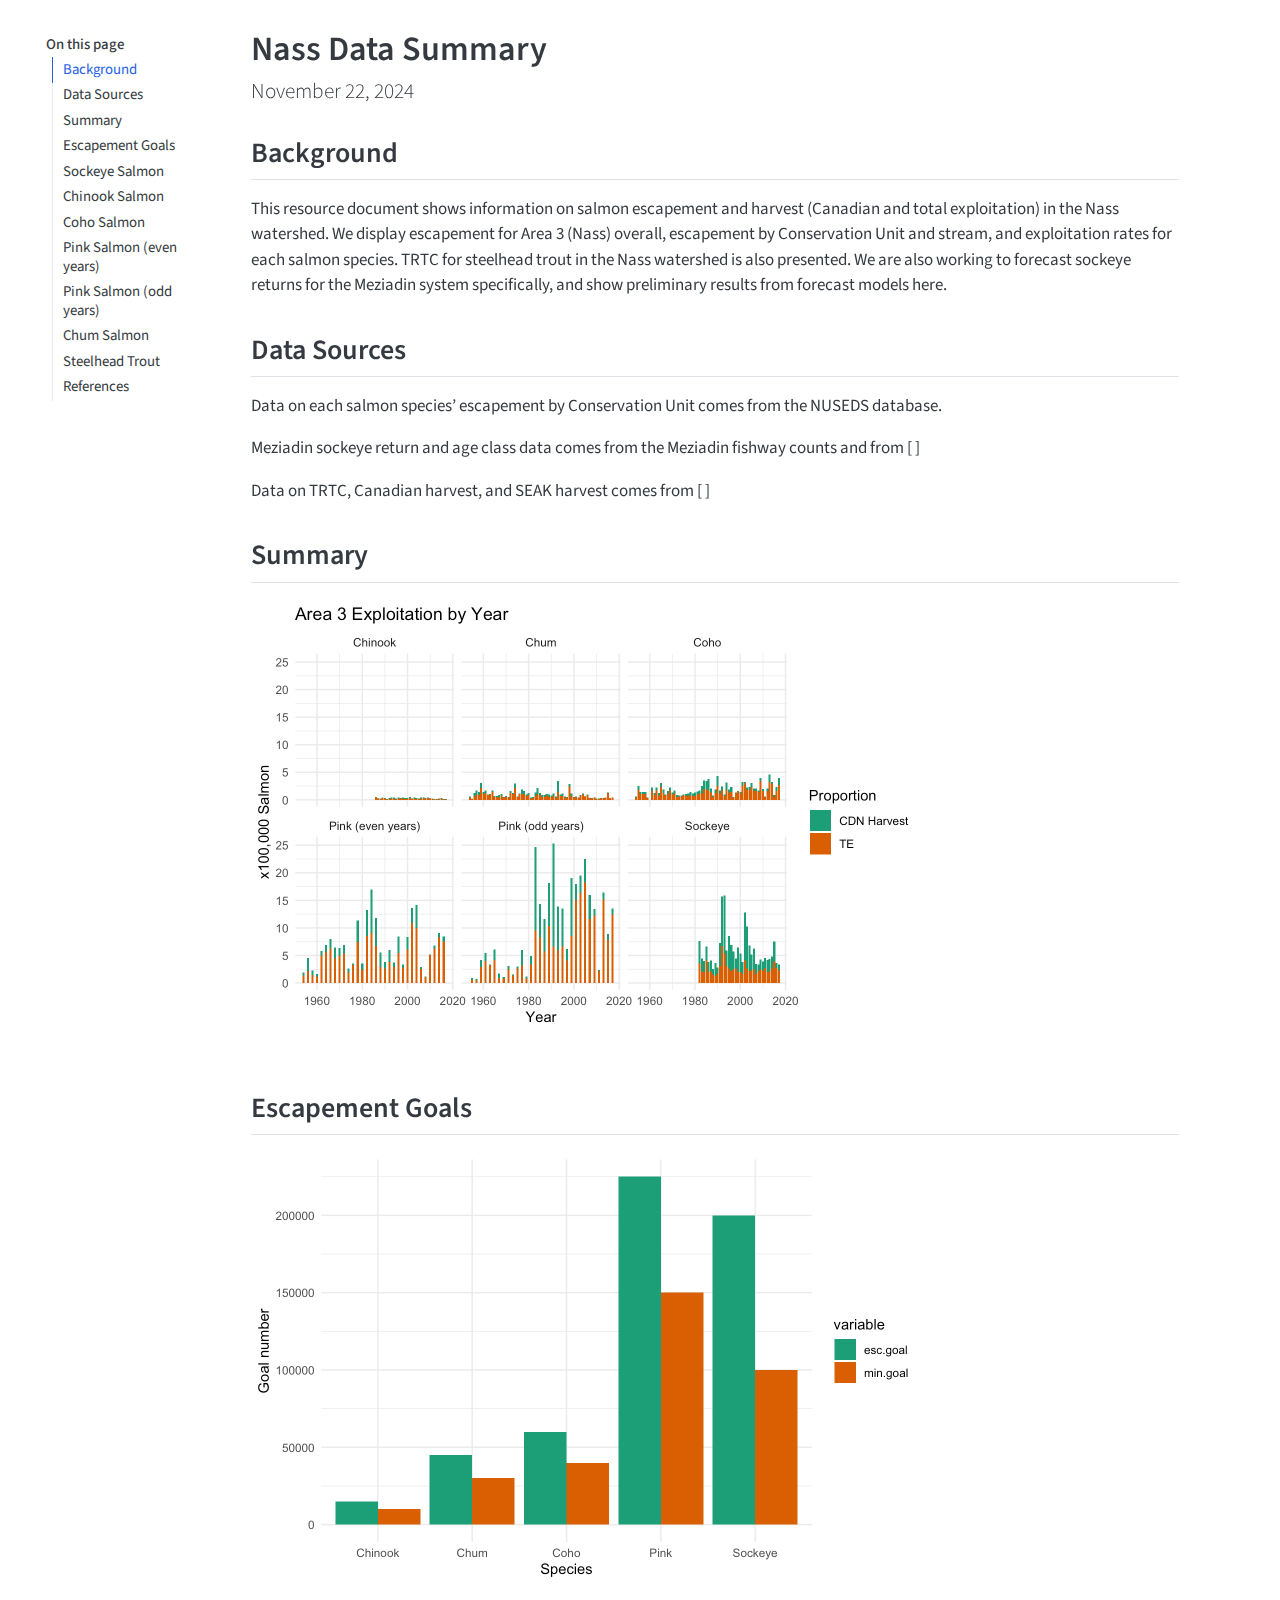
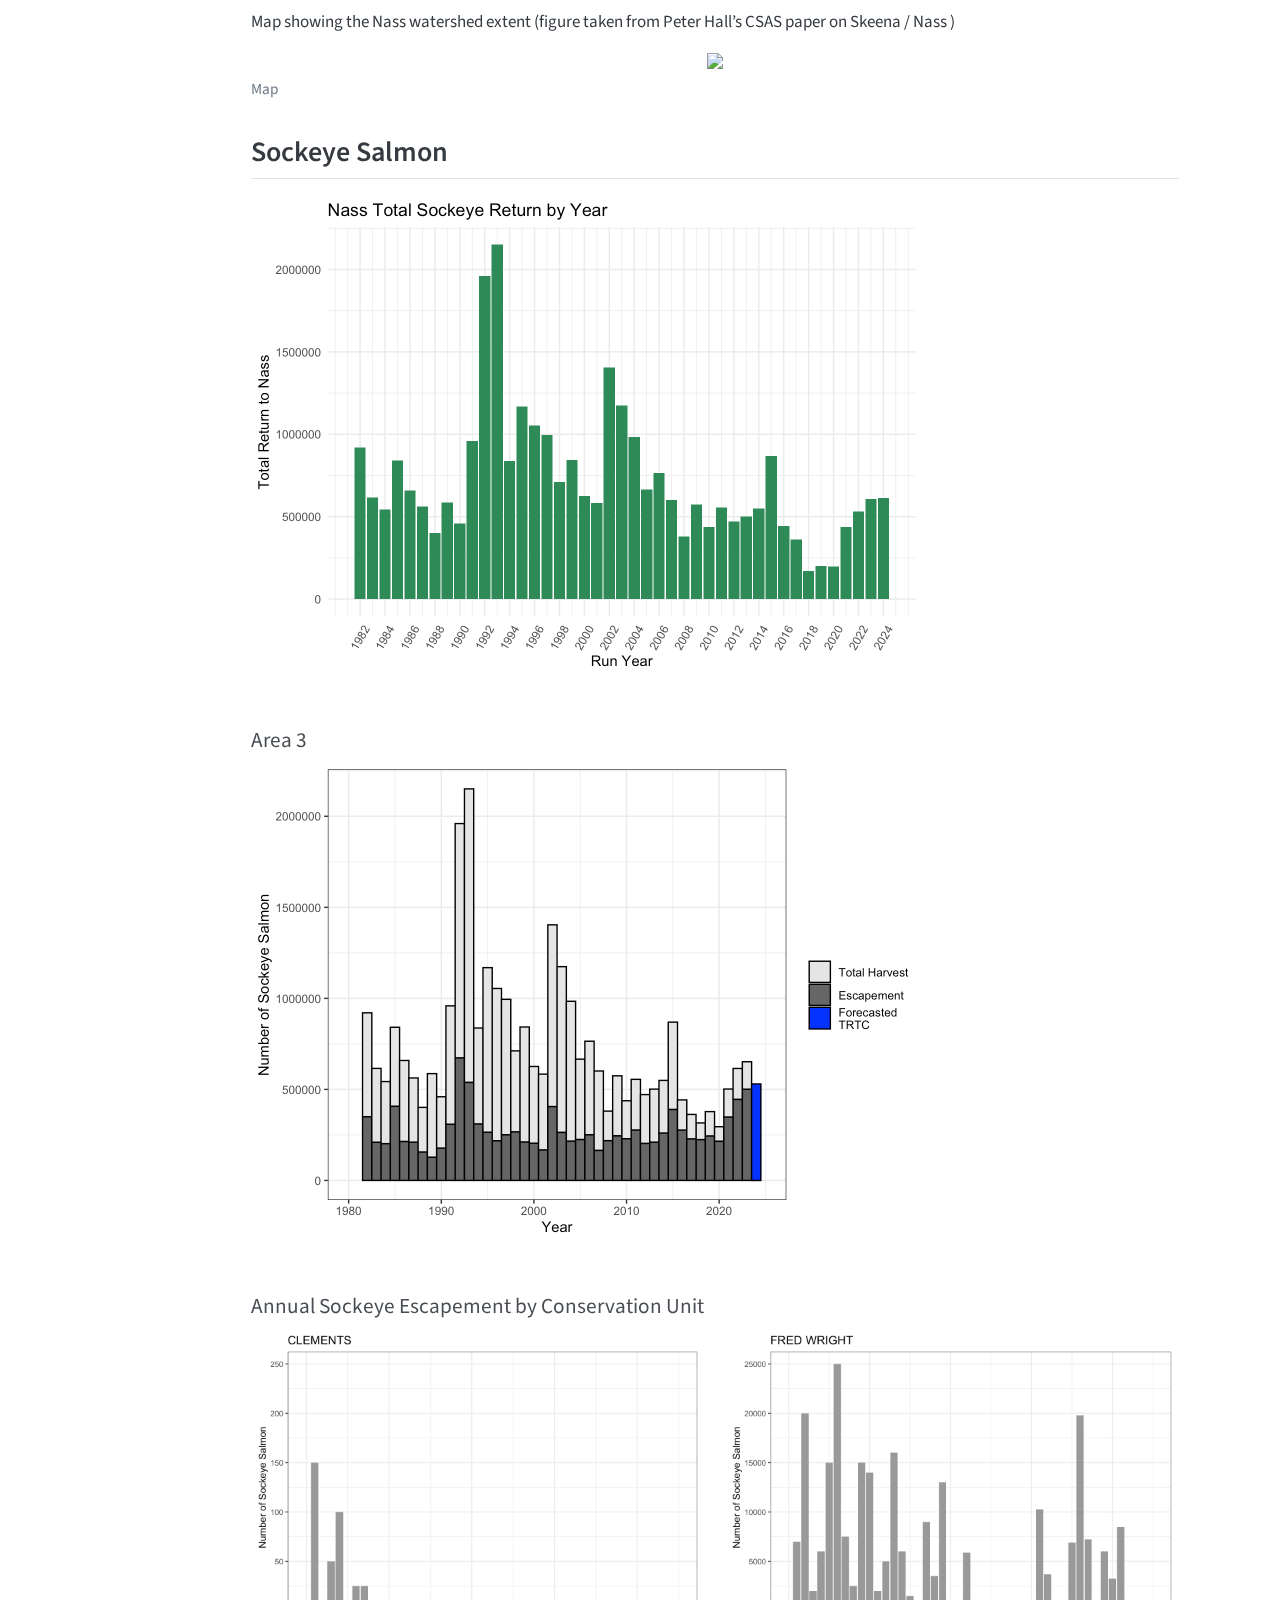
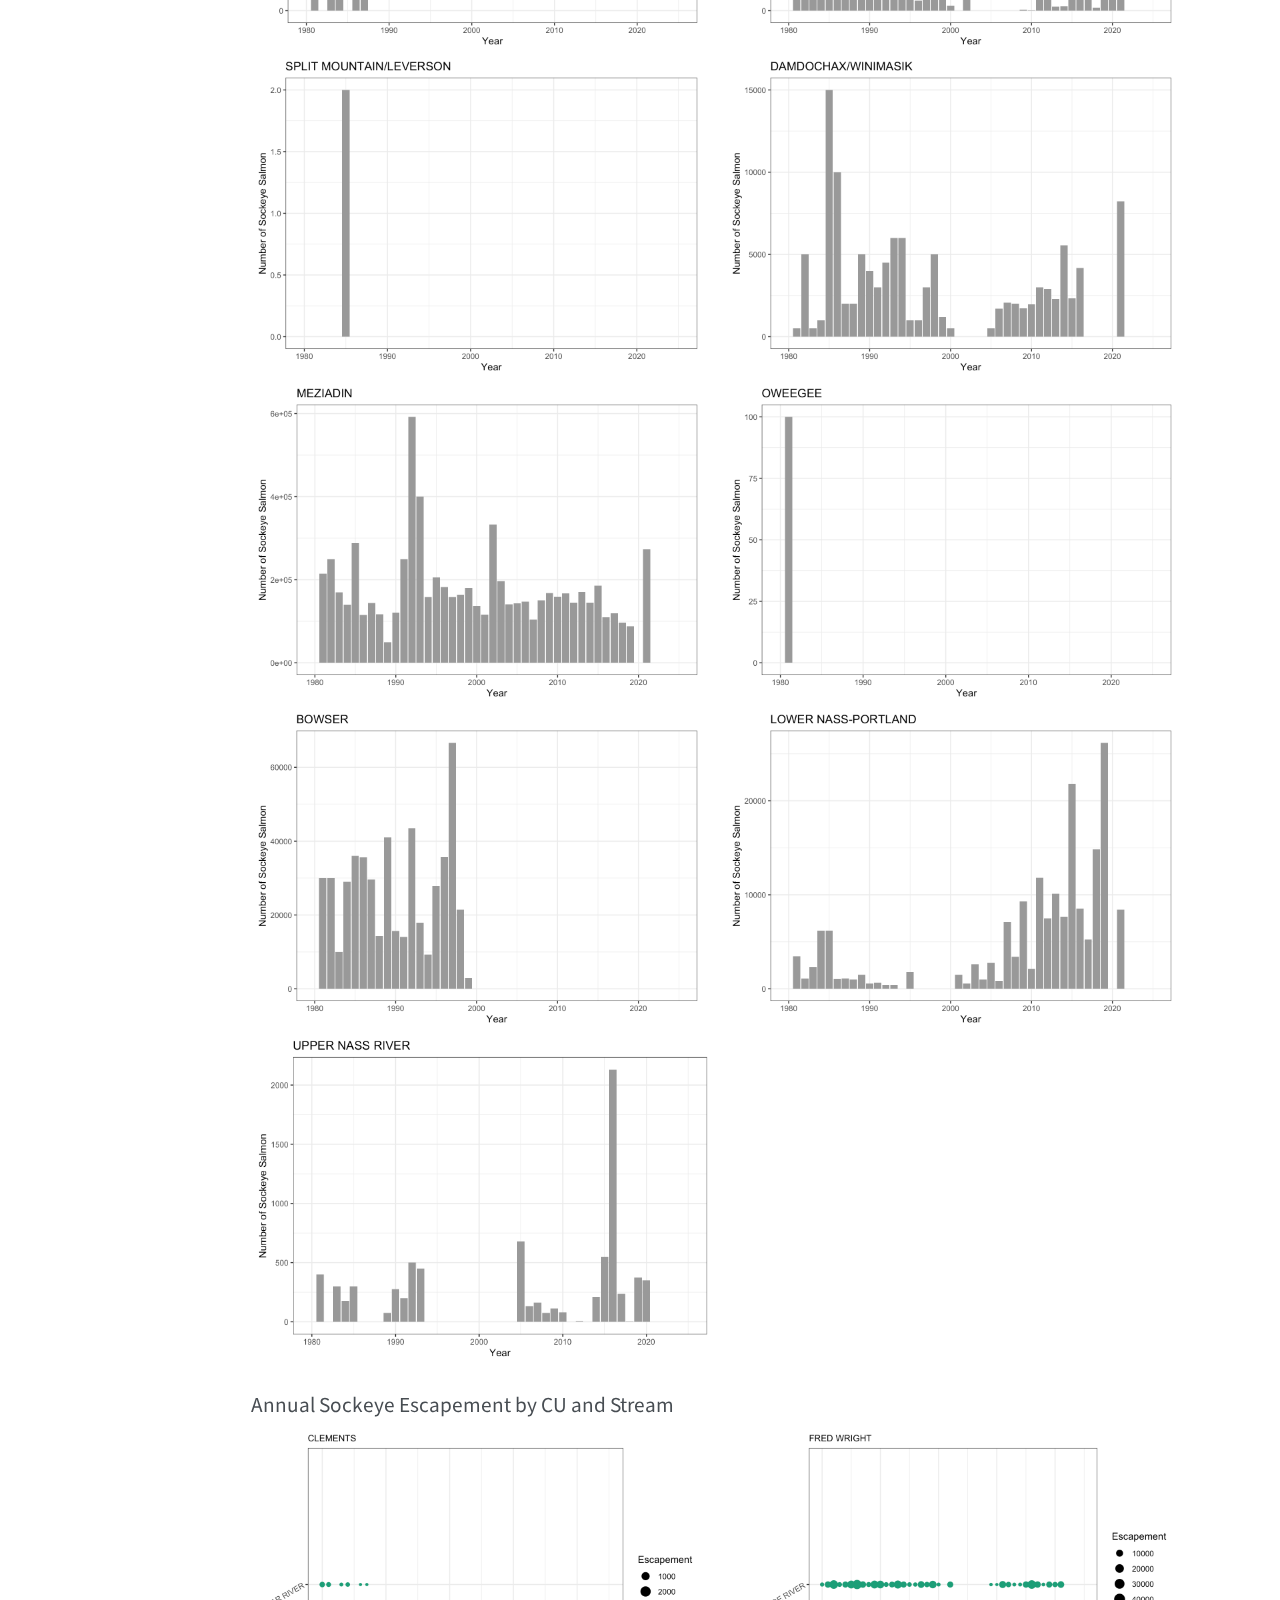
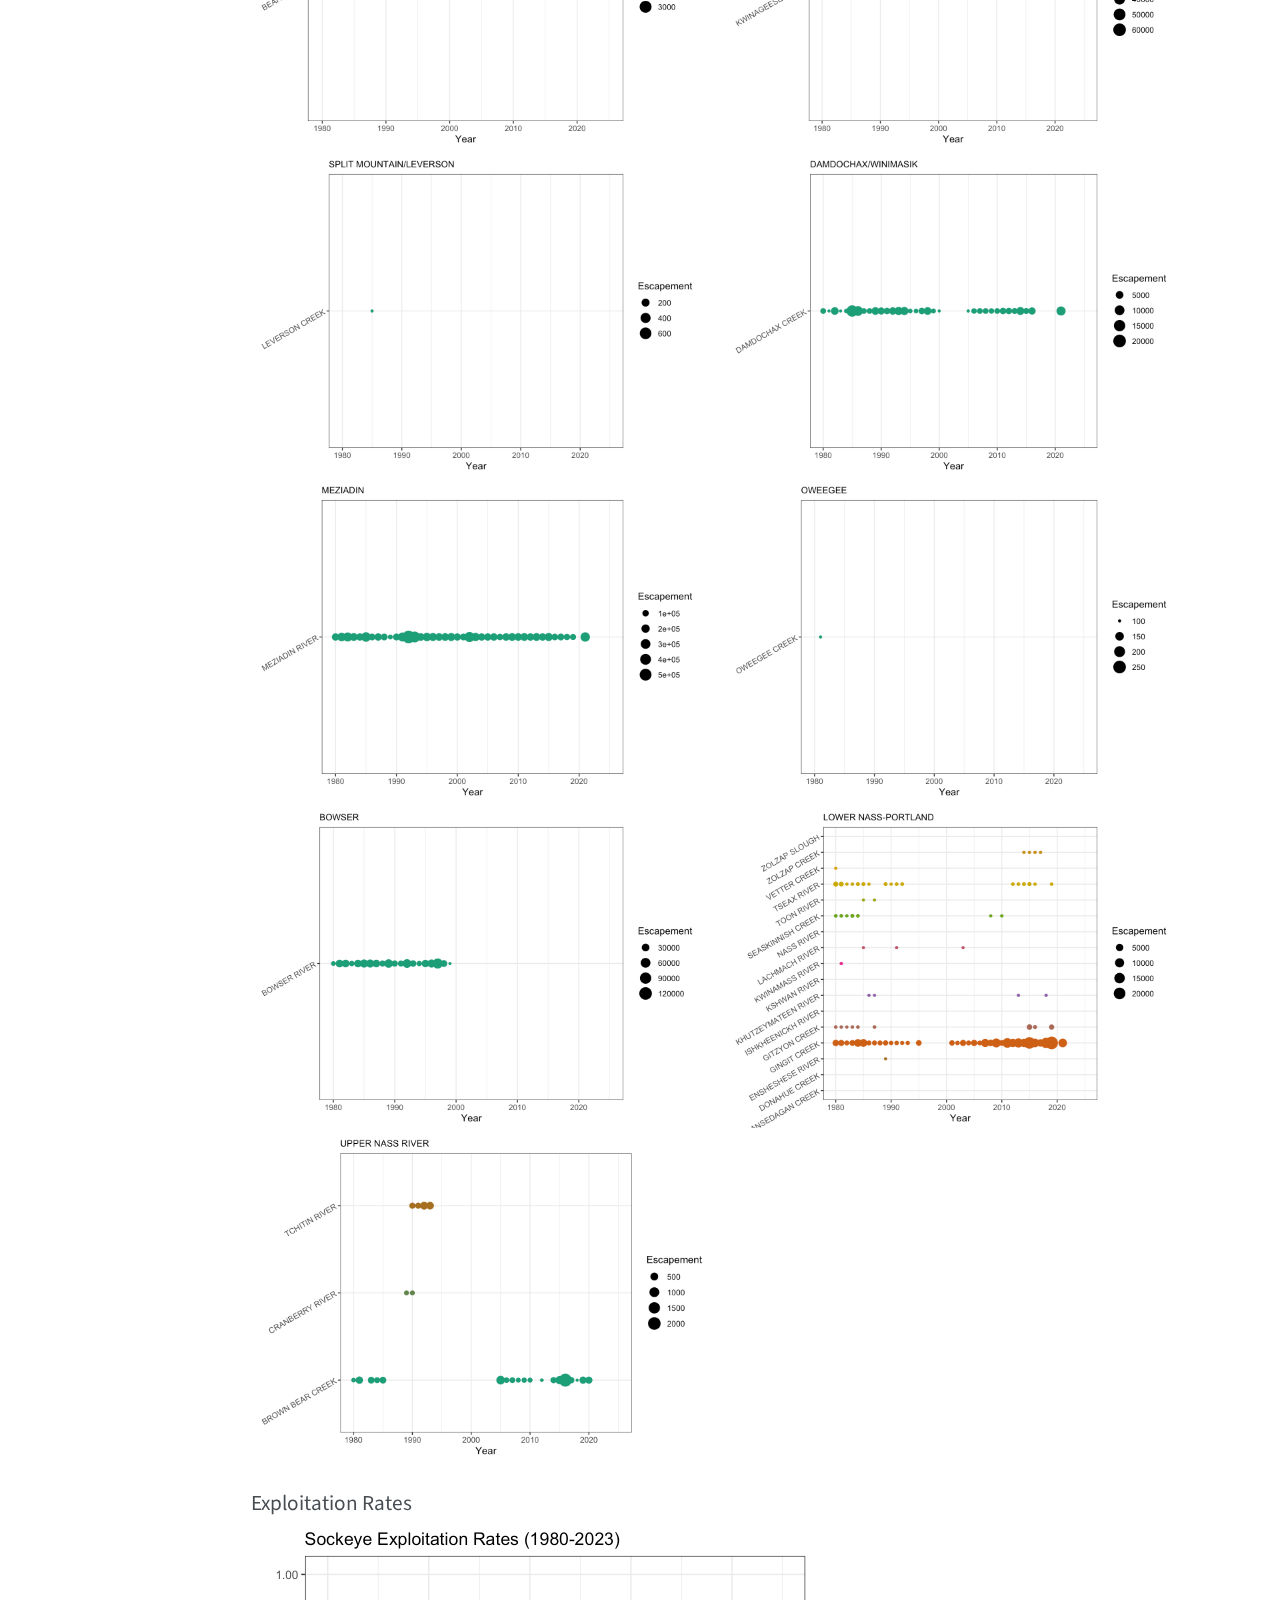
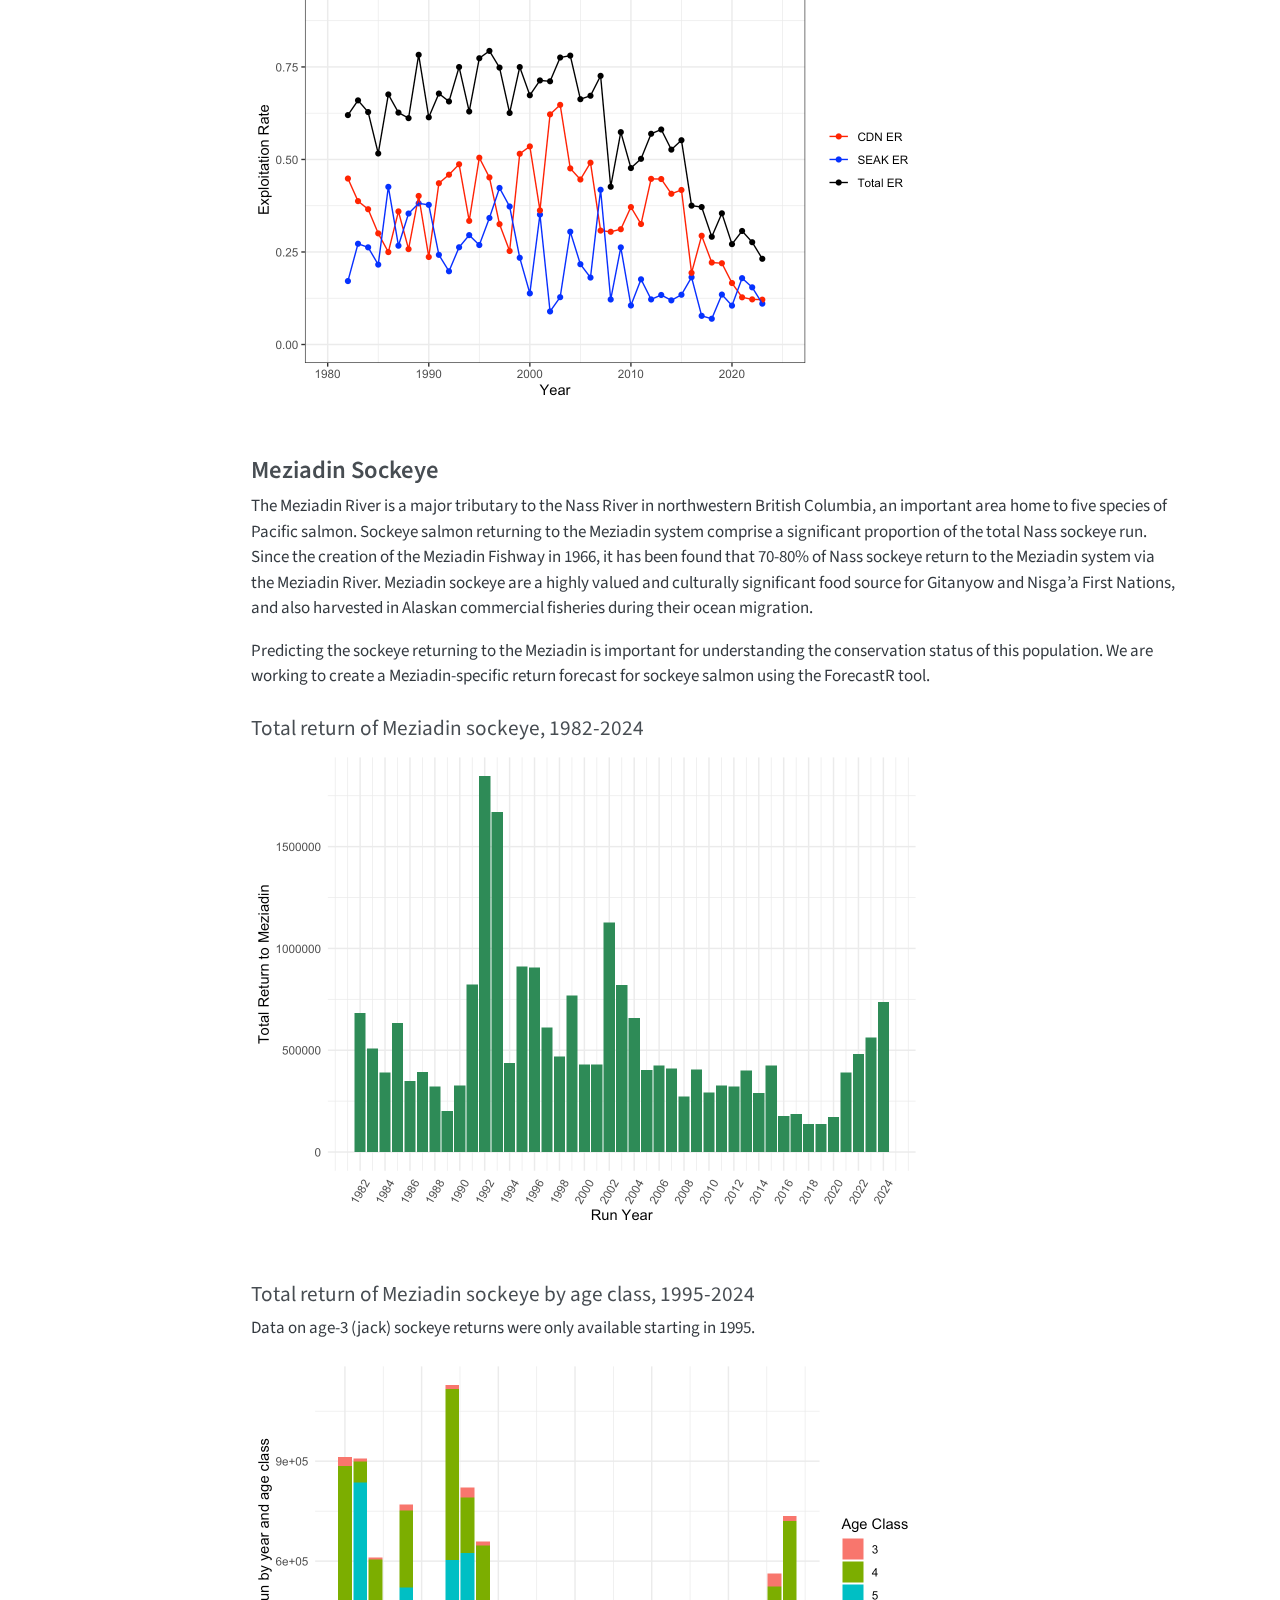
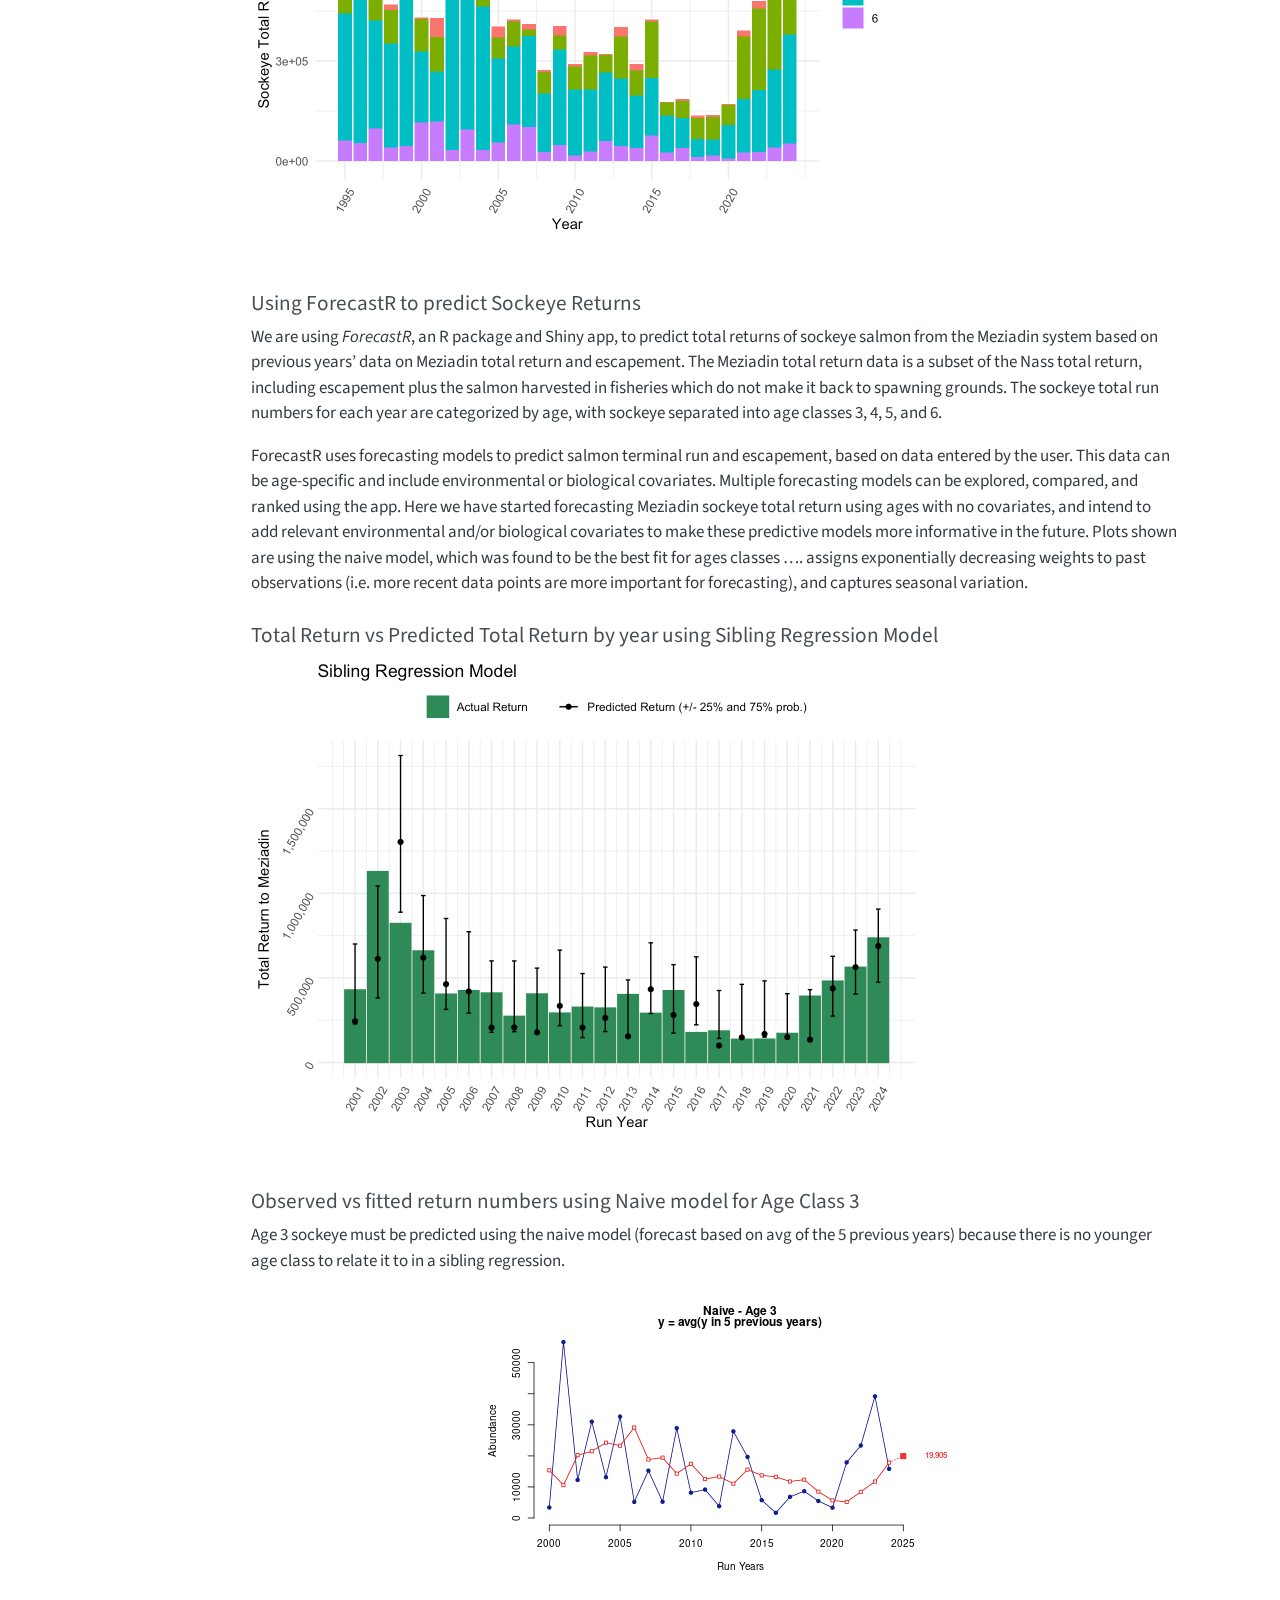
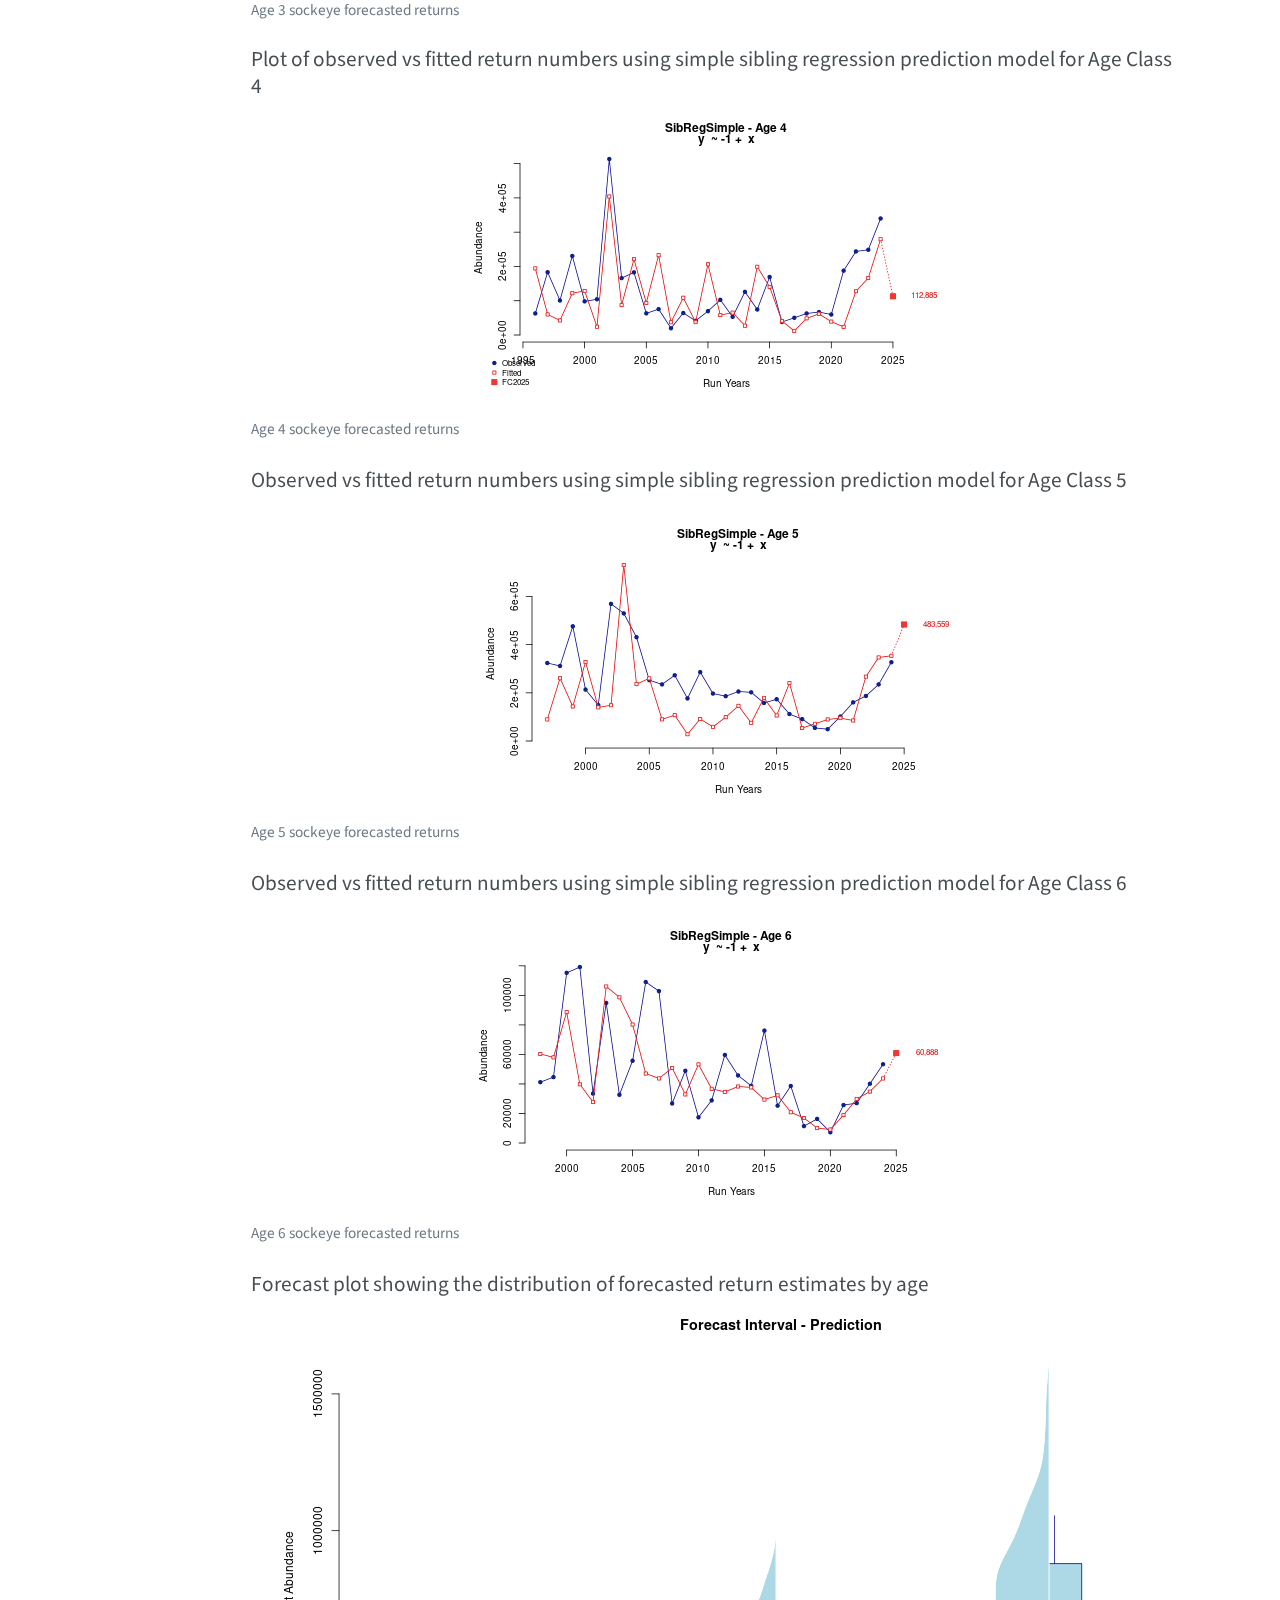
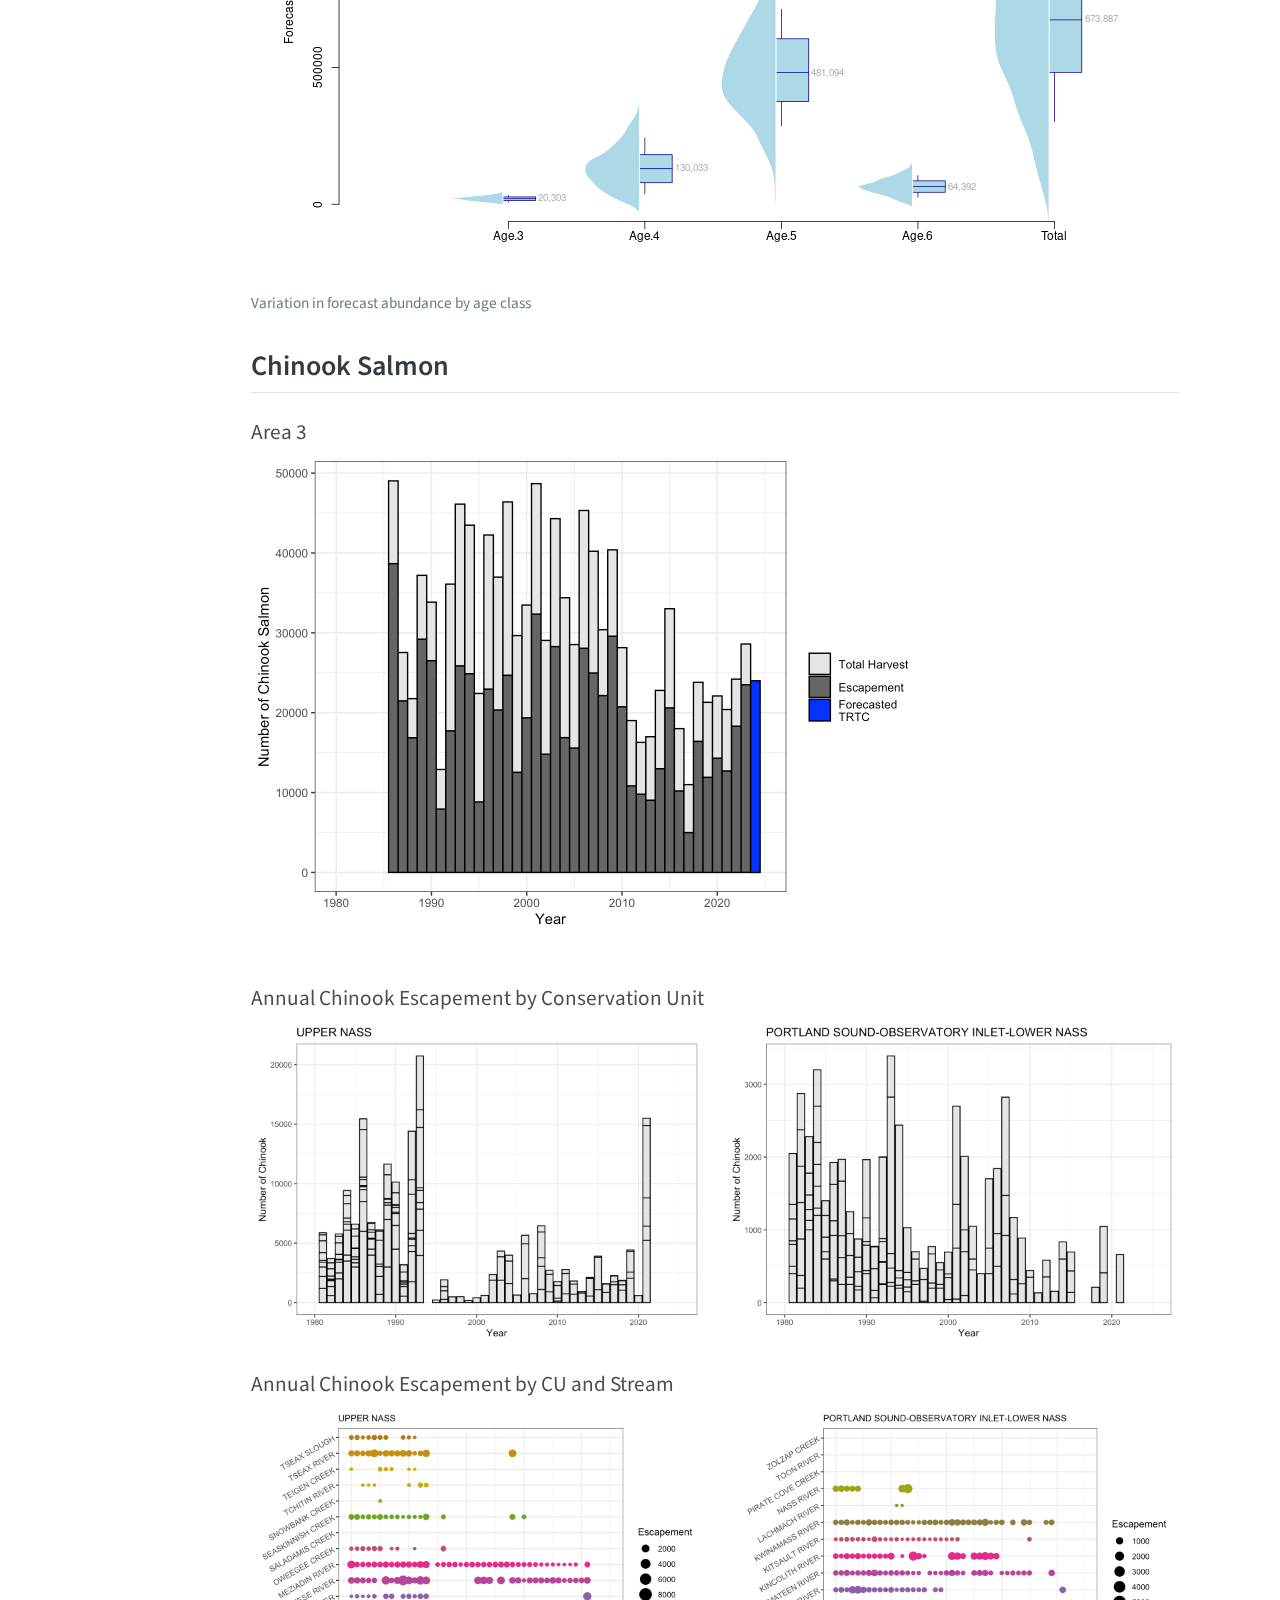
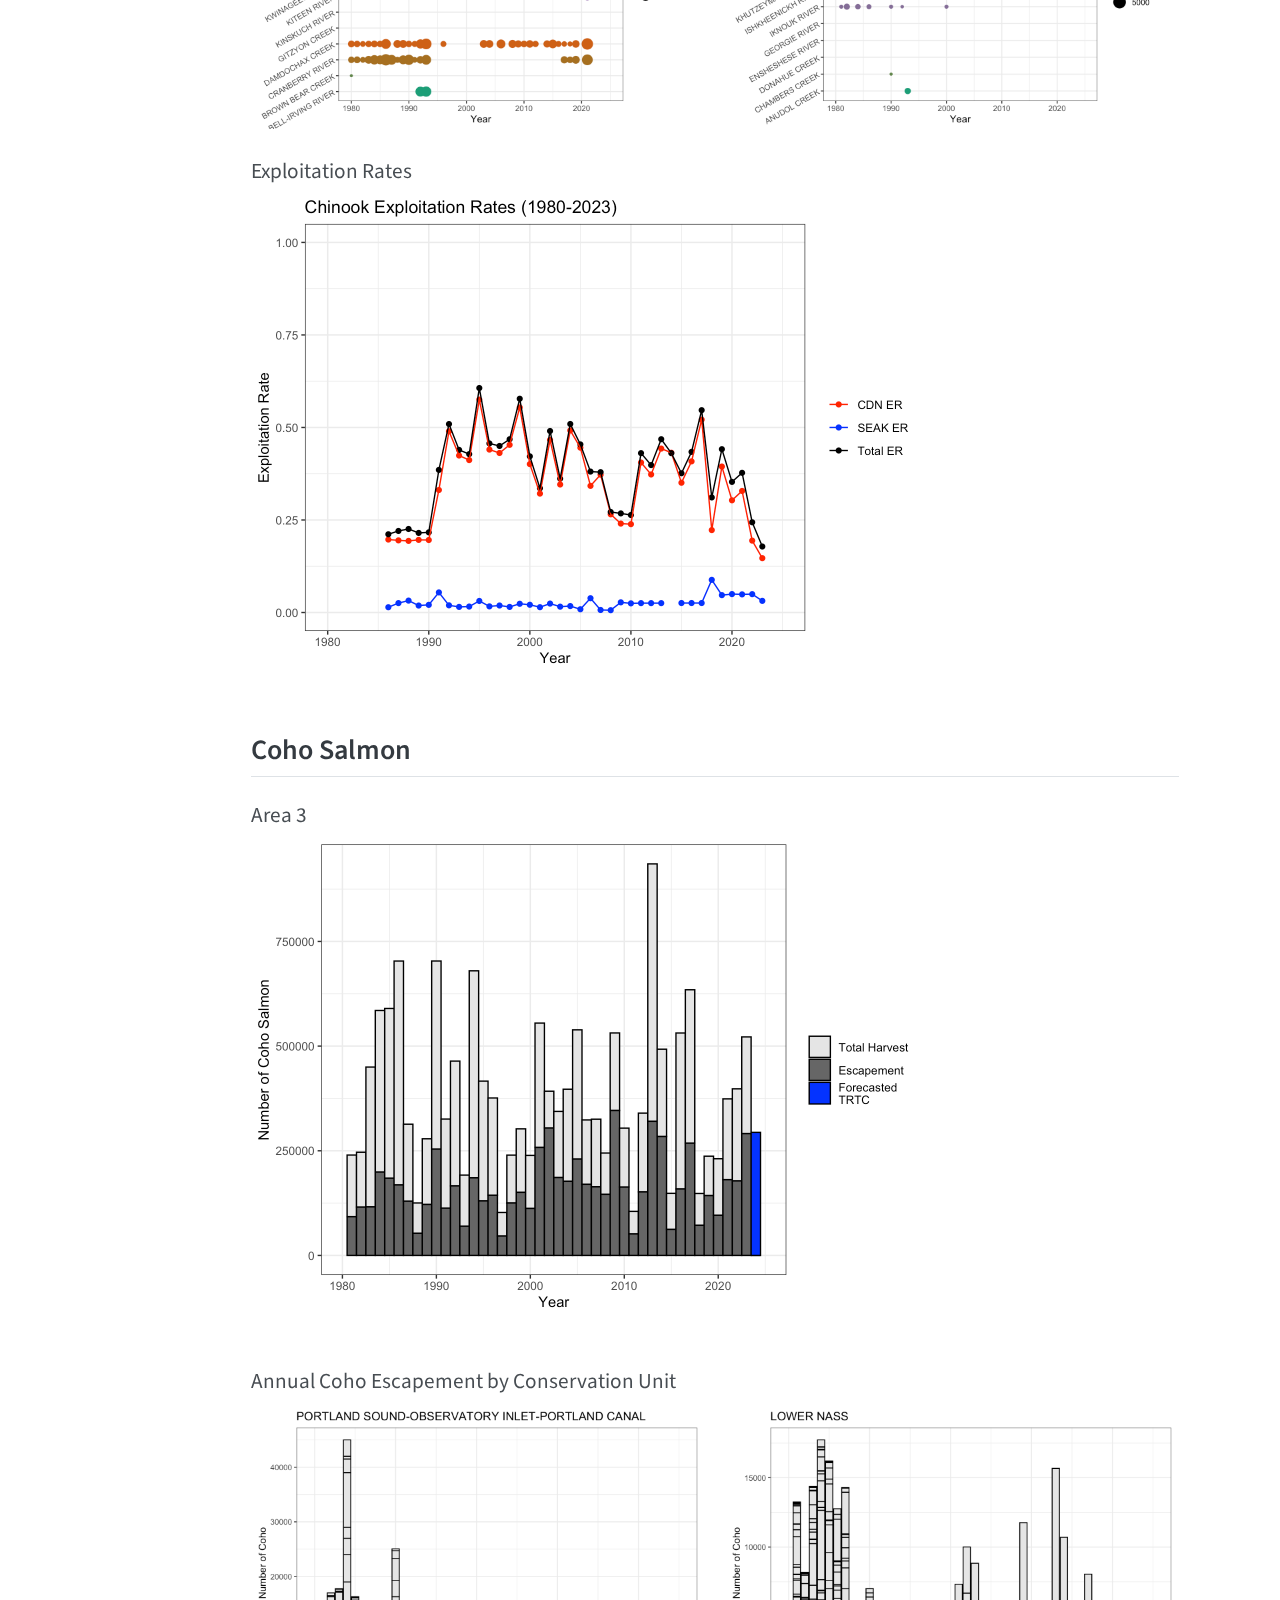
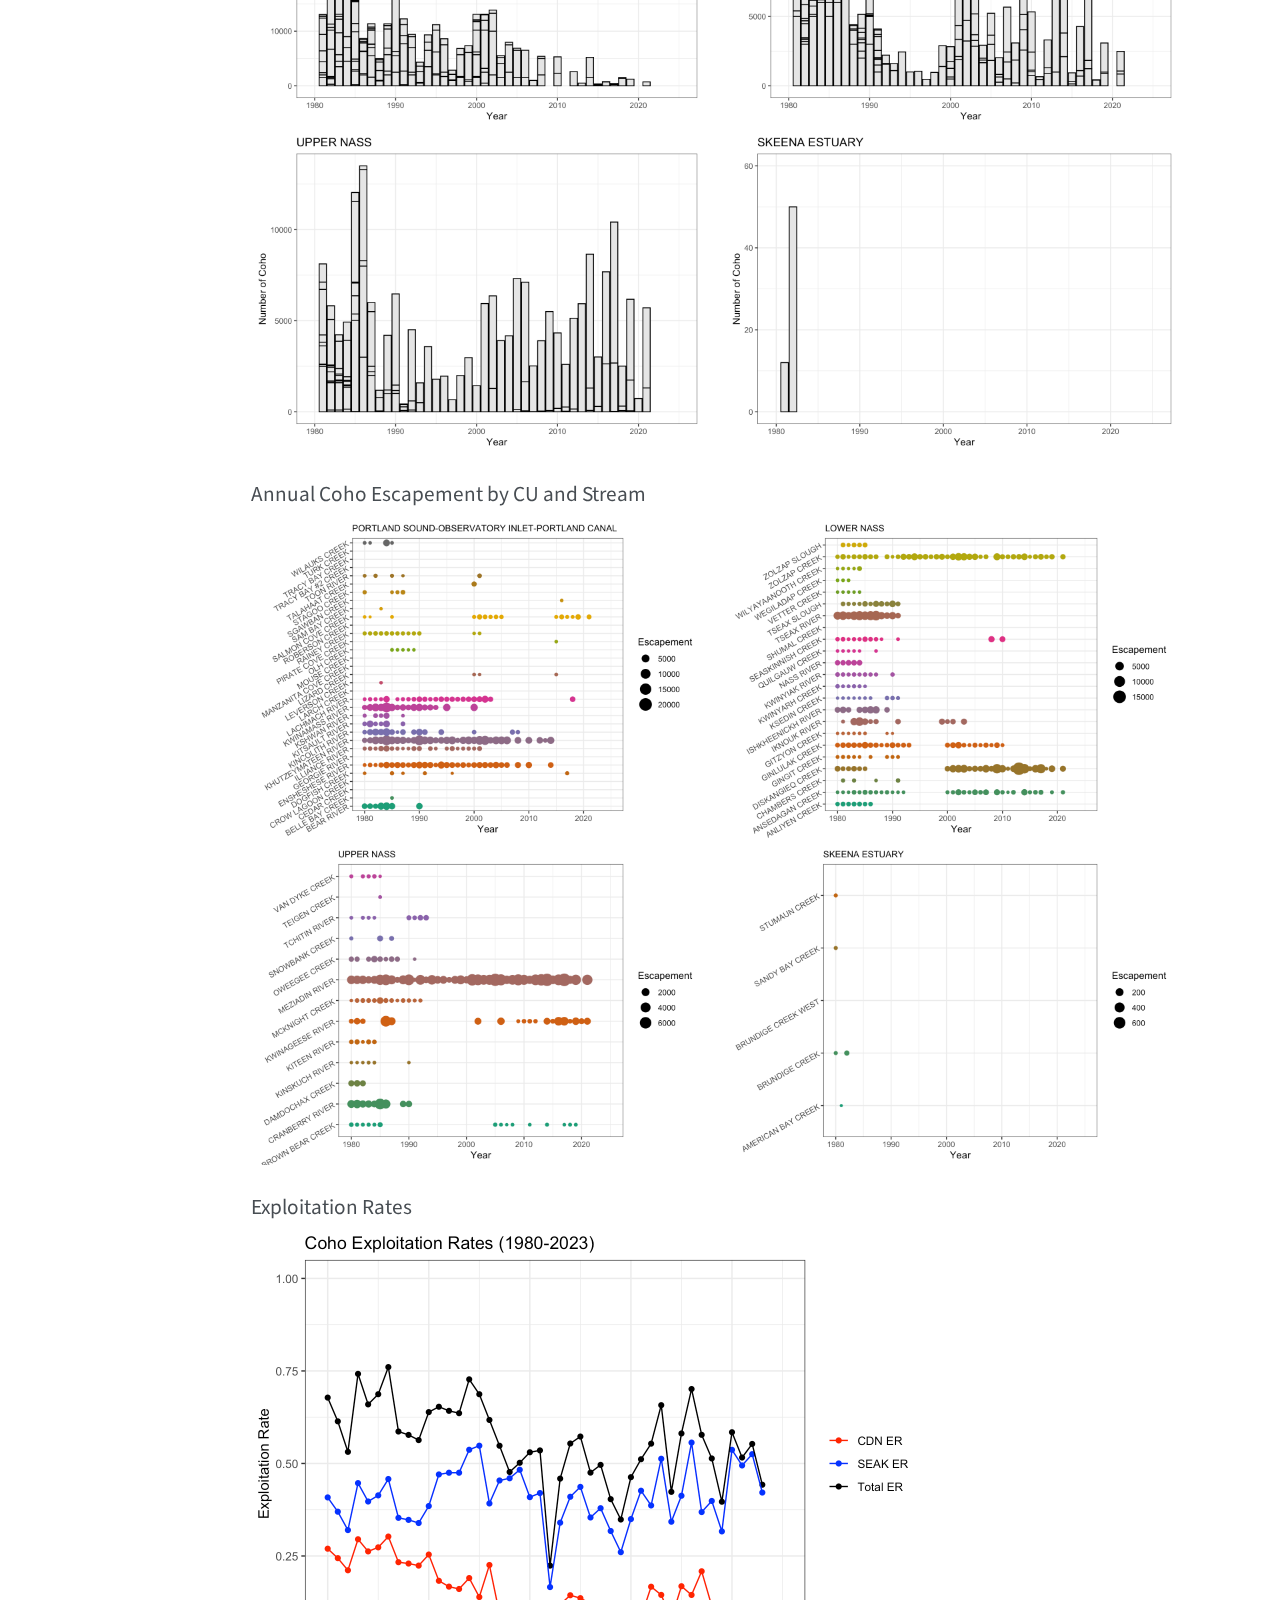
==== commit d1583390: "update Meziadin forecasts in resource doc using new age-class dataset. start notes on data sources" ====
--- a/docs/nass-data-summaries.html
+++ b/docs/nass-data-summaries.html
@@ -92,6 +92,7 @@
   <li><a href="#chinook-salmon" id="toc-chinook-salmon" class="nav-link" data-scroll-target="#chinook-salmon">Chinook Salmon</a></li>
   <li><a href="#coho-salmon" id="toc-coho-salmon" class="nav-link" data-scroll-target="#coho-salmon">Coho Salmon</a></li>
   <li><a href="#pink-salmon-even-years" id="toc-pink-salmon-even-years" class="nav-link" data-scroll-target="#pink-salmon-even-years">Pink Salmon (even years)</a></li>
+  <li><a href="#pink-salmon-odd-years" id="toc-pink-salmon-odd-years" class="nav-link" data-scroll-target="#pink-salmon-odd-years">Pink Salmon (odd years)</a></li>
   <li><a href="#chum-salmon" id="toc-chum-salmon" class="nav-link" data-scroll-target="#chum-salmon">Chum Salmon</a></li>
   <li><a href="#steelhead-trout" id="toc-steelhead-trout" class="nav-link" data-scroll-target="#steelhead-trout">Steelhead Trout</a></li>
   <li><a href="#references" id="toc-references" class="nav-link" data-scroll-target="#references">References</a></li>
@@ -131,6 +132,9 @@
 </section>
 <section id="data-sources" class="level2">
 <h2 class="anchored" data-anchor-id="data-sources">Data Sources</h2>
+<p>Data on each salmon species’ escapement by Conservation Unit comes from the NUSEDS database.</p>
+<p>Meziadin sockeye return and age class data comes from the Meziadin fishway counts and from [ ]</p>
+<p>Data on TRTC, Canadian harvest, and SEAK harvest comes from [ ]</p>
 </section>
 <section id="summary" class="level2">
 <h2 class="anchored" data-anchor-id="summary">Summary</h2>
@@ -165,6 +169,15 @@
 </section>
 <section id="sockeye-salmon" class="level2">
 <h2 class="anchored" data-anchor-id="sockeye-salmon">Sockeye Salmon</h2>
+<div class="cell">
+<div class="cell-output-display">
+<div>
+<figure class="figure">
+<p><img src="nass-data-summaries_files/figure-html/unnamed-chunk-4-1.png" class="img-fluid figure-img" width="672"></p>
+</figure>
+</div>
+</div>
+</div>
 <section id="area-3" class="level4">
 <h4 class="anchored" data-anchor-id="area-3">Area 3</h4>
 <div class="cell">
@@ -283,13 +296,26 @@
 <h3 class="anchored" data-anchor-id="meziadin-sockeye">Meziadin Sockeye</h3>
 <p>The Meziadin River is a major tributary to the Nass River in northwestern British Columbia, an important area home to five species of Pacific salmon. Sockeye salmon returning to the Meziadin system comprise a significant proportion of the total Nass sockeye run. Since the creation of the Meziadin Fishway in 1966, it has been found that 70-80% of Nass sockeye return to the Meziadin system via the Meziadin River. Meziadin sockeye are a highly valued and culturally significant food source for Gitanyow and Nisga’a First Nations, and also harvested in Alaskan commercial fisheries during their ocean migration.</p>
 <p>Predicting the sockeye returning to the Meziadin is important for understanding the conservation status of this population. We are working to create a Meziadin-specific return forecast for sockeye salmon using the ForecastR tool.</p>
-<section id="total-return-of-meziadin-sockeye-by-age-class-1982-2024" class="level4">
-<h4 class="anchored" data-anchor-id="total-return-of-meziadin-sockeye-by-age-class-1982-2024">Total return of Meziadin sockeye by age class, 1982-2024</h4>
-<div class="cell">
-<div class="cell-output-display">
-<div>
-<figure class="figure">
-<p><img src="nass-data-summaries_files/figure-html/unnamed-chunk-5-1.png" class="img-fluid figure-img" width="672"></p>
+<section id="total-return-of-meziadin-sockeye-1982-2024" class="level4">
+<h4 class="anchored" data-anchor-id="total-return-of-meziadin-sockeye-1982-2024">Total return of Meziadin sockeye, 1982-2024</h4>
+<div class="cell">
+<div class="cell-output-display">
+<div>
+<figure class="figure">
+<p><img src="nass-data-summaries_files/figure-html/unnamed-chunk-6-1.png" class="img-fluid figure-img" width="672"></p>
+</figure>
+</div>
+</div>
+</div>
+</section>
+<section id="total-return-of-meziadin-sockeye-by-age-class-1995-2024" class="level4">
+<h4 class="anchored" data-anchor-id="total-return-of-meziadin-sockeye-by-age-class-1995-2024">Total return of Meziadin sockeye by age class, 1995-2024</h4>
+<p>Data on age-3 (jack) sockeye returns were only available starting in 1995.</p>
+<div class="cell">
+<div class="cell-output-display">
+<div>
+<figure class="figure">
+<p><img src="nass-data-summaries_files/figure-html/unnamed-chunk-7-1.png" class="img-fluid figure-img" width="672"></p>
 </figure>
 </div>
 </div>
@@ -300,25 +326,13 @@
 <p>We are using <em>ForecastR</em>, an R package and Shiny app, to predict total returns of sockeye salmon from the Meziadin system based on previous years’ data on Meziadin total return and escapement. The Meziadin total return data is a subset of the Nass total return, including escapement plus the salmon harvested in fisheries which do not make it back to spawning grounds. The sockeye total run numbers for each year are categorized by age, with sockeye separated into age classes 3, 4, 5, and 6.</p>
 <p>ForecastR uses forecasting models to predict salmon terminal run and escapement, based on data entered by the user. This data can be age-specific and include environmental or biological covariates. Multiple forecasting models can be explored, compared, and ranked using the app. Here we have started forecasting Meziadin sockeye total return using ages with no covariates, and intend to add relevant environmental and/or biological covariates to make these predictive models more informative in the future. Plots shown are using the naive model, which was found to be the best fit for ages classes …. assigns exponentially decreasing weights to past observations (i.e.&nbsp;more recent data points are more important for forecasting), and captures seasonal variation.</p>
 </section>
-<section id="total-return-vs-predicted-return-by-year-using-sibling-regression-model" class="level4">
-<h4 class="anchored" data-anchor-id="total-return-vs-predicted-return-by-year-using-sibling-regression-model">Total Return vs Predicted Return by year using Sibling Regression Model</h4>
-<div class="cell">
-<div class="cell-output-display">
-<div>
-<figure class="figure">
-<p><img src="nass-data-summaries_files/figure-html/unnamed-chunk-6-1.png" class="img-fluid figure-img" width="672"></p>
-</figure>
-</div>
-</div>
-</div>
-</section>
-<section id="total-return-vs-predicted-return-by-year-using-naive-model" class="level4">
-<h4 class="anchored" data-anchor-id="total-return-vs-predicted-return-by-year-using-naive-model">Total Return vs Predicted Return by year using Naive Model</h4>
-<div class="cell">
-<div class="cell-output-display">
-<div>
-<figure class="figure">
-<p><img src="nass-data-summaries_files/figure-html/unnamed-chunk-7-1.png" class="img-fluid figure-img" width="672"></p>
+<section id="total-return-vs-predicted-total-return-by-year-using-sibling-regression-model" class="level4">
+<h4 class="anchored" data-anchor-id="total-return-vs-predicted-total-return-by-year-using-sibling-regression-model">Total Return vs Predicted Total Return by year using Sibling Regression Model</h4>
+<div class="cell">
+<div class="cell-output-display">
+<div>
+<figure class="figure">
+<p><img src="nass-data-summaries_files/figure-html/unnamed-chunk-8-1.png" class="img-fluid figure-img" width="672"></p>
 </figure>
 </div>
 </div>
@@ -326,33 +340,37 @@
 </section>
 <section id="observed-vs-fitted-return-numbers-using-naive-model-for-age-class-3" class="level4">
 <h4 class="anchored" data-anchor-id="observed-vs-fitted-return-numbers-using-naive-model-for-age-class-3">Observed vs fitted return numbers using Naive model for Age Class 3</h4>
-<p>Data for age-3 sockeye is sparse as the total run for this age class is zero for most years between 1982 and 2017.</p>
-<p><img src="age3_naive.png" class="img-fluid" alt="Age 3 sockeye forecasted returns"><br>
-</p>
-</section>
-<section id="plot-of-observed-vs-fitted-return-numbers-using-naive-model-for-age-class-4" class="level4">
-<h4 class="anchored" data-anchor-id="plot-of-observed-vs-fitted-return-numbers-using-naive-model-for-age-class-4">Plot of observed vs fitted return numbers using Naive model for Age Class 4</h4>
+<p>Age 3 sockeye must be predicted using the naive model (forecast based on avg of the 5 previous years) because there is no younger age class to relate it to in a sibling regression.</p>
 <div class="quarto-figure quarto-figure-center">
 <figure class="figure">
-<p><img src="age4_naive.png" class="img-fluid figure-img"></p>
+<p><img src="age3.png" class="img-fluid figure-img"></p>
+<figcaption>Age 3 sockeye forecasted returns</figcaption>
+</figure>
+</div>
+</section>
+<section id="plot-of-observed-vs-fitted-return-numbers-using-simple-sibling-regression-prediction-model-for-age-class-4" class="level4">
+<h4 class="anchored" data-anchor-id="plot-of-observed-vs-fitted-return-numbers-using-simple-sibling-regression-prediction-model-for-age-class-4">Plot of observed vs fitted return numbers using simple sibling regression prediction model for Age Class 4</h4>
+<div class="quarto-figure quarto-figure-center">
+<figure class="figure">
+<p><img src="age4.png" class="img-fluid figure-img"></p>
 <figcaption>Age 4 sockeye forecasted returns</figcaption>
 </figure>
 </div>
 </section>
-<section id="observed-vs-fitted-return-numbers-using-naive-model-for-age-class-5" class="level4">
-<h4 class="anchored" data-anchor-id="observed-vs-fitted-return-numbers-using-naive-model-for-age-class-5">Observed vs fitted return numbers using Naive model for Age Class 5</h4>
+<section id="observed-vs-fitted-return-numbers-using-simple-sibling-regression-prediction-model-for-age-class-5" class="level4">
+<h4 class="anchored" data-anchor-id="observed-vs-fitted-return-numbers-using-simple-sibling-regression-prediction-model-for-age-class-5">Observed vs fitted return numbers using simple sibling regression prediction model for Age Class 5</h4>
 <div class="quarto-figure quarto-figure-center">
 <figure class="figure">
-<p><img src="age5_naive.png" class="img-fluid figure-img"></p>
+<p><img src="age5.png" class="img-fluid figure-img"></p>
 <figcaption>Age 5 sockeye forecasted returns</figcaption>
 </figure>
 </div>
 </section>
-<section id="observed-vs-fitted-return-numbers-using-naive-model-for-age-class-6" class="level4">
-<h4 class="anchored" data-anchor-id="observed-vs-fitted-return-numbers-using-naive-model-for-age-class-6">Observed vs fitted return numbers using Naive model for Age Class 6</h4>
+<section id="observed-vs-fitted-return-numbers-using-simple-sibling-regression-prediction-model-for-age-class-6" class="level4">
+<h4 class="anchored" data-anchor-id="observed-vs-fitted-return-numbers-using-simple-sibling-regression-prediction-model-for-age-class-6">Observed vs fitted return numbers using simple sibling regression prediction model for Age Class 6</h4>
 <div class="quarto-figure quarto-figure-center">
 <figure class="figure">
-<p><img src="age6_naive.png" class="img-fluid figure-img"></p>
+<p><img src="age6.png" class="img-fluid figure-img"></p>
 <figcaption>Age 6 sockeye forecasted returns</figcaption>
 </figure>
 </div>
@@ -573,10 +591,81 @@
 </div>
 </section>
 </section>
+<section id="pink-salmon-odd-years" class="level2">
+<h2 class="anchored" data-anchor-id="pink-salmon-odd-years">Pink Salmon (odd years)</h2>
+<section id="area-3-4" class="level4">
+<h4 class="anchored" data-anchor-id="area-3-4">Area 3</h4>
+<div class="cell">
+<div class="cell-output-display">
+<div>
+<figure class="figure">
+<p><img src="nass-data-summaries_files/figure-html/pink odd esc plot-1.png" class="img-fluid figure-img" width="672"></p>
+</figure>
+</div>
+</div>
+</div>
+</section>
+<section id="odd-year-pink-escapement-by-conservation-unit" class="level4">
+<h4 class="anchored" data-anchor-id="odd-year-pink-escapement-by-conservation-unit">Odd-Year Pink Escapement by Conservation Unit</h4>
+<div>
+
+</div>
+<div class="cell quarto-layout-panel" data-layout-ncol="2">
+<div class="quarto-layout-row">
+<div class="quarto-layout-cell" style="flex-basis: 50.0%;justify-content: center;">
+<p><img src="nass-data-summaries_files/figure-html/plot annual escapement by CU pink odd-1.png" class="img-fluid" width="672"></p>
+</div>
+<div class="quarto-layout-cell" style="flex-basis: 50.0%;justify-content: center;">
+<p><img src="nass-data-summaries_files/figure-html/plot annual escapement by CU pink odd-2.png" class="img-fluid" width="672"></p>
+</div>
+</div>
+<div class="quarto-layout-row">
+<div class="quarto-layout-cell" style="flex-basis: 50.0%;justify-content: center;">
+<p><img src="nass-data-summaries_files/figure-html/plot annual escapement by CU pink odd-3.png" class="img-fluid" width="672"></p>
+</div>
+</div>
+</div>
+</section>
+<section id="odd-year-pink-escapement-by-cu-and-stream" class="level4">
+<h4 class="anchored" data-anchor-id="odd-year-pink-escapement-by-cu-and-stream">Odd-Year Pink Escapement by CU and Stream</h4>
+<div>
+
+</div>
+<div class="cell quarto-layout-panel" data-layout-ncol="1">
+<div class="quarto-layout-row">
+<div class="quarto-layout-cell" style="flex-basis: 100.0%;justify-content: center;">
+<p><img src="nass-data-summaries_files/figure-html/plot pink odd annual escapement by CU and stream-1.png" class="img-fluid" width="672"></p>
+</div>
+</div>
+<div class="quarto-layout-row">
+<div class="quarto-layout-cell" style="flex-basis: 100.0%;justify-content: center;">
+<p><img src="nass-data-summaries_files/figure-html/plot pink odd annual escapement by CU and stream-2.png" class="img-fluid" width="672"></p>
+</div>
+</div>
+<div class="quarto-layout-row">
+<div class="quarto-layout-cell" style="flex-basis: 100.0%;justify-content: center;">
+<p><img src="nass-data-summaries_files/figure-html/plot pink odd annual escapement by CU and stream-3.png" class="img-fluid" width="672"></p>
+</div>
+</div>
+</div>
+</section>
+<section id="exploitation-rates-4" class="level4">
+<h4 class="anchored" data-anchor-id="exploitation-rates-4">Exploitation Rates</h4>
+<div class="cell">
+<div class="cell-output-display">
+<div>
+<figure class="figure">
+<p><img src="nass-data-summaries_files/figure-html/pink odd er plot-1.png" class="img-fluid figure-img" width="672"></p>
+</figure>
+</div>
+</div>
+</div>
+</section>
+</section>
 <section id="chum-salmon" class="level2">
 <h2 class="anchored" data-anchor-id="chum-salmon">Chum Salmon</h2>
-<section id="area-3-4" class="level4">
-<h4 class="anchored" data-anchor-id="area-3-4">Area 3</h4>
+<section id="area-3-5" class="level4">
+<h4 class="anchored" data-anchor-id="area-3-5">Area 3</h4>
 <div class="cell">
 <div class="cell-output-display">
 <div>
@@ -635,8 +724,8 @@
 </div>
 </div>
 </section>
-<section id="exploitation-rates-4" class="level4">
-<h4 class="anchored" data-anchor-id="exploitation-rates-4">Exploitation Rates</h4>
+<section id="exploitation-rates-5" class="level4">
+<h4 class="anchored" data-anchor-id="exploitation-rates-5">Exploitation Rates</h4>
 <div class="cell">
 <div class="cell-output-display">
 <div>
@@ -650,8 +739,8 @@
 </section>
 <section id="steelhead-trout" class="level2">
 <h2 class="anchored" data-anchor-id="steelhead-trout">Steelhead Trout</h2>
-<section id="area-3-5" class="level4">
-<h4 class="anchored" data-anchor-id="area-3-5">Area 3</h4>
+<section id="area-3-6" class="level4">
+<h4 class="anchored" data-anchor-id="area-3-6">Area 3</h4>
 <div class="cell">
 <div class="cell-output-display">
 <div>
@@ -668,8 +757,8 @@
 <section id="streams" class="level4">
 <h4 class="anchored" data-anchor-id="streams">Streams</h4>
 </section>
-<section id="exploitation-rates-5" class="level4">
-<h4 class="anchored" data-anchor-id="exploitation-rates-5">Exploitation Rates</h4>
+<section id="exploitation-rates-6" class="level4">
+<h4 class="anchored" data-anchor-id="exploitation-rates-6">Exploitation Rates</h4>
 </section>
 </section>
 <section id="references" class="level1">
